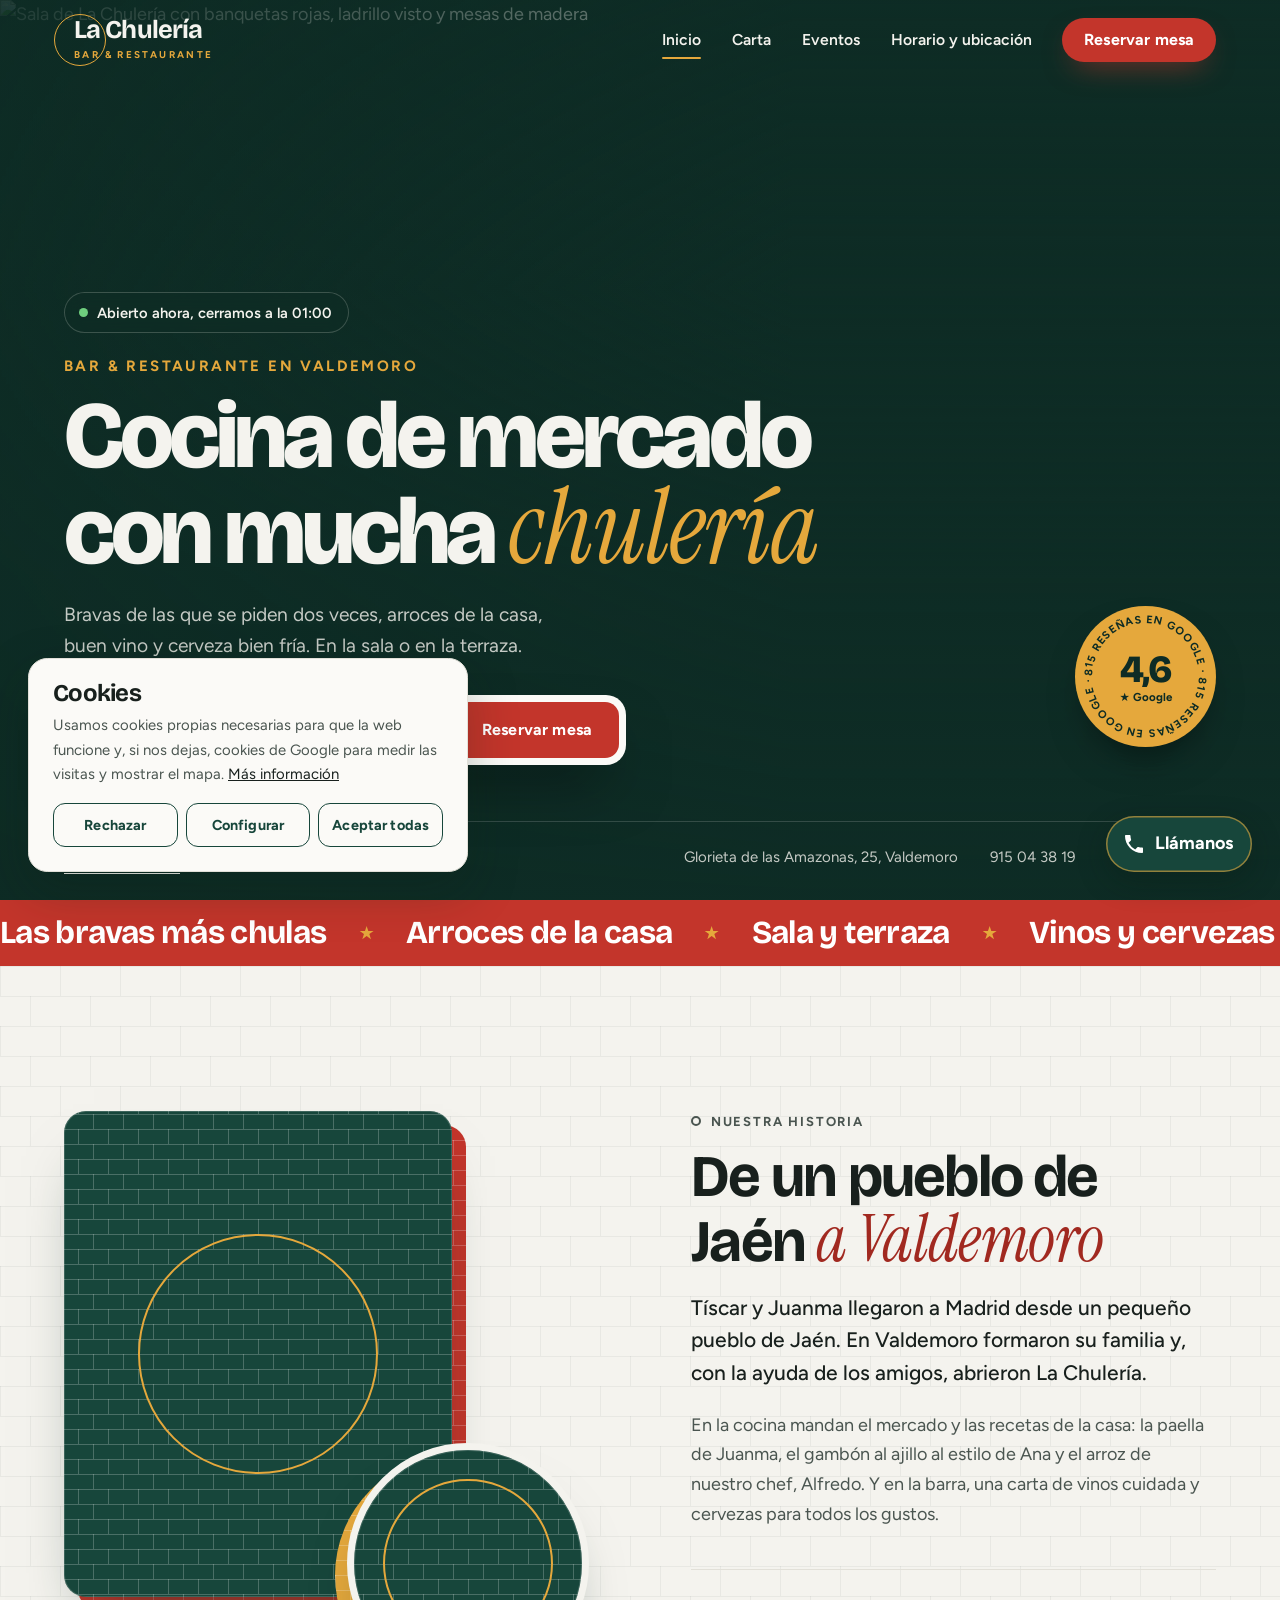
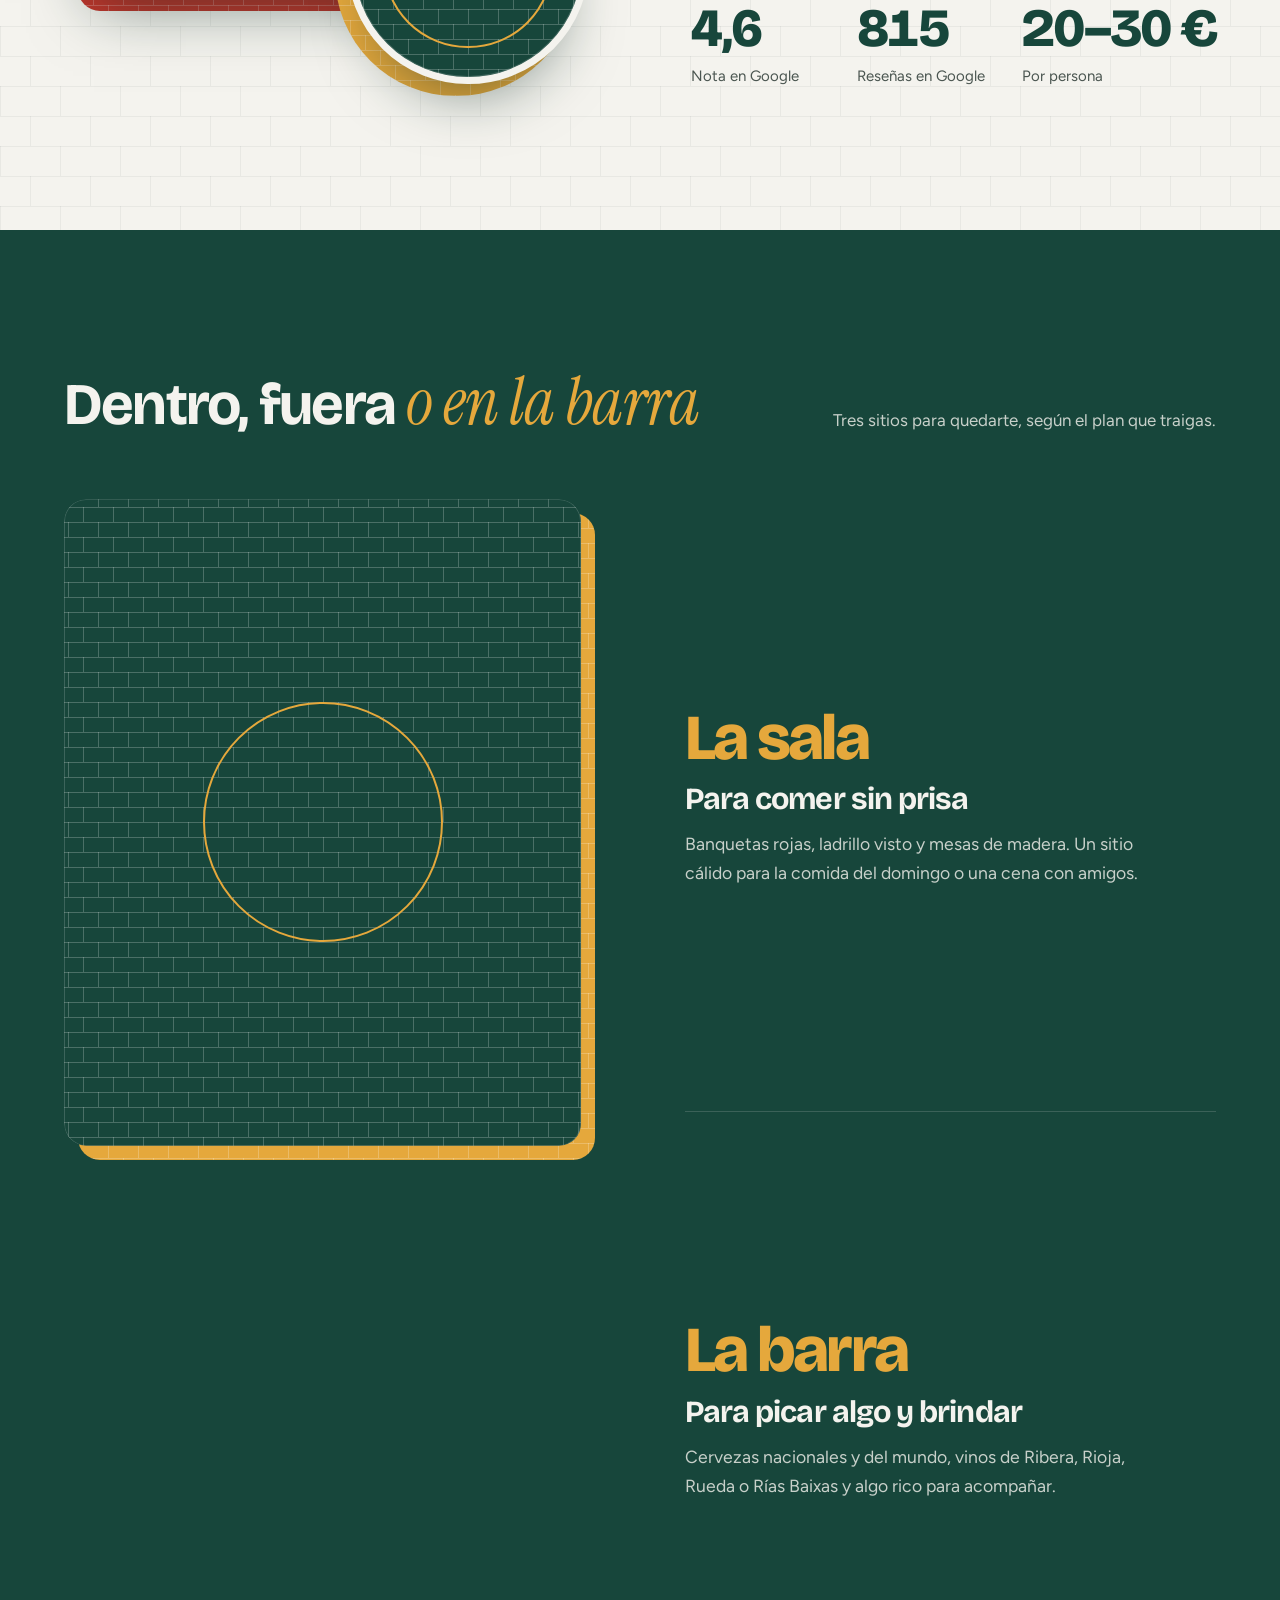
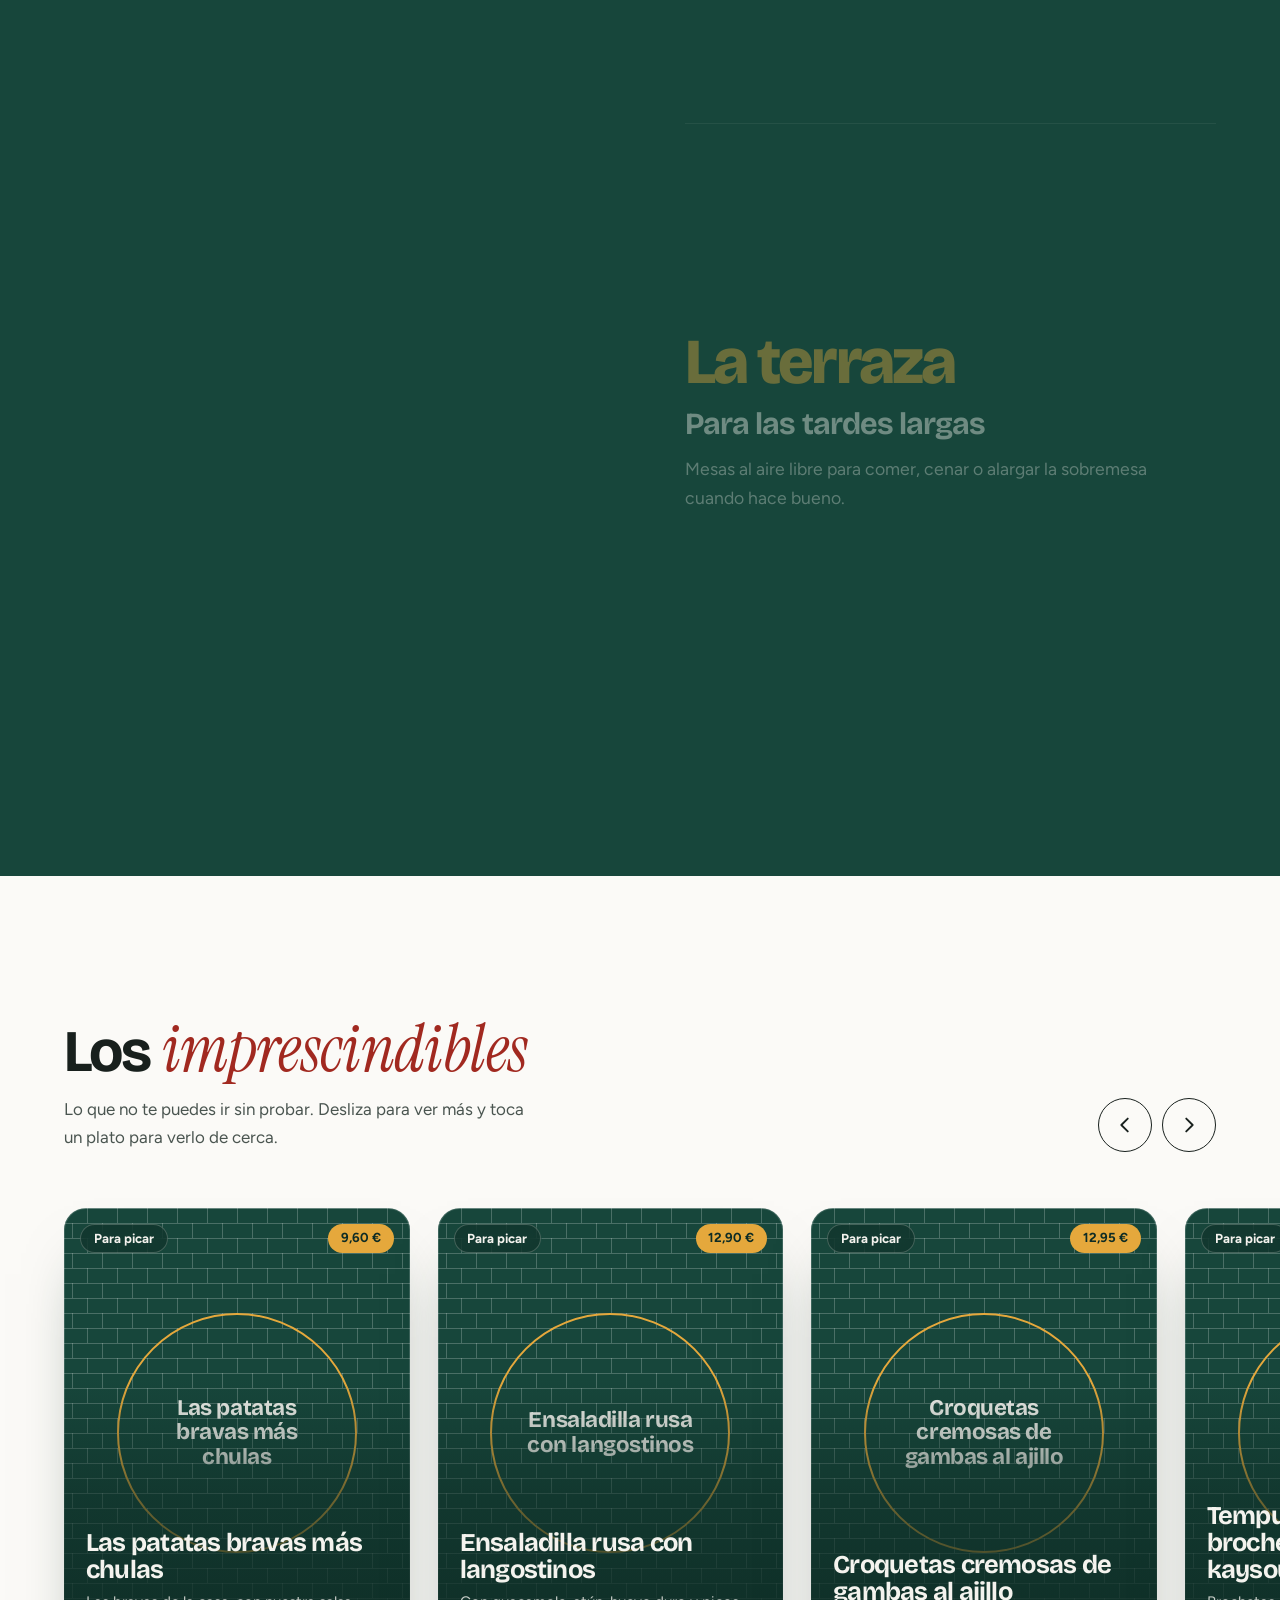
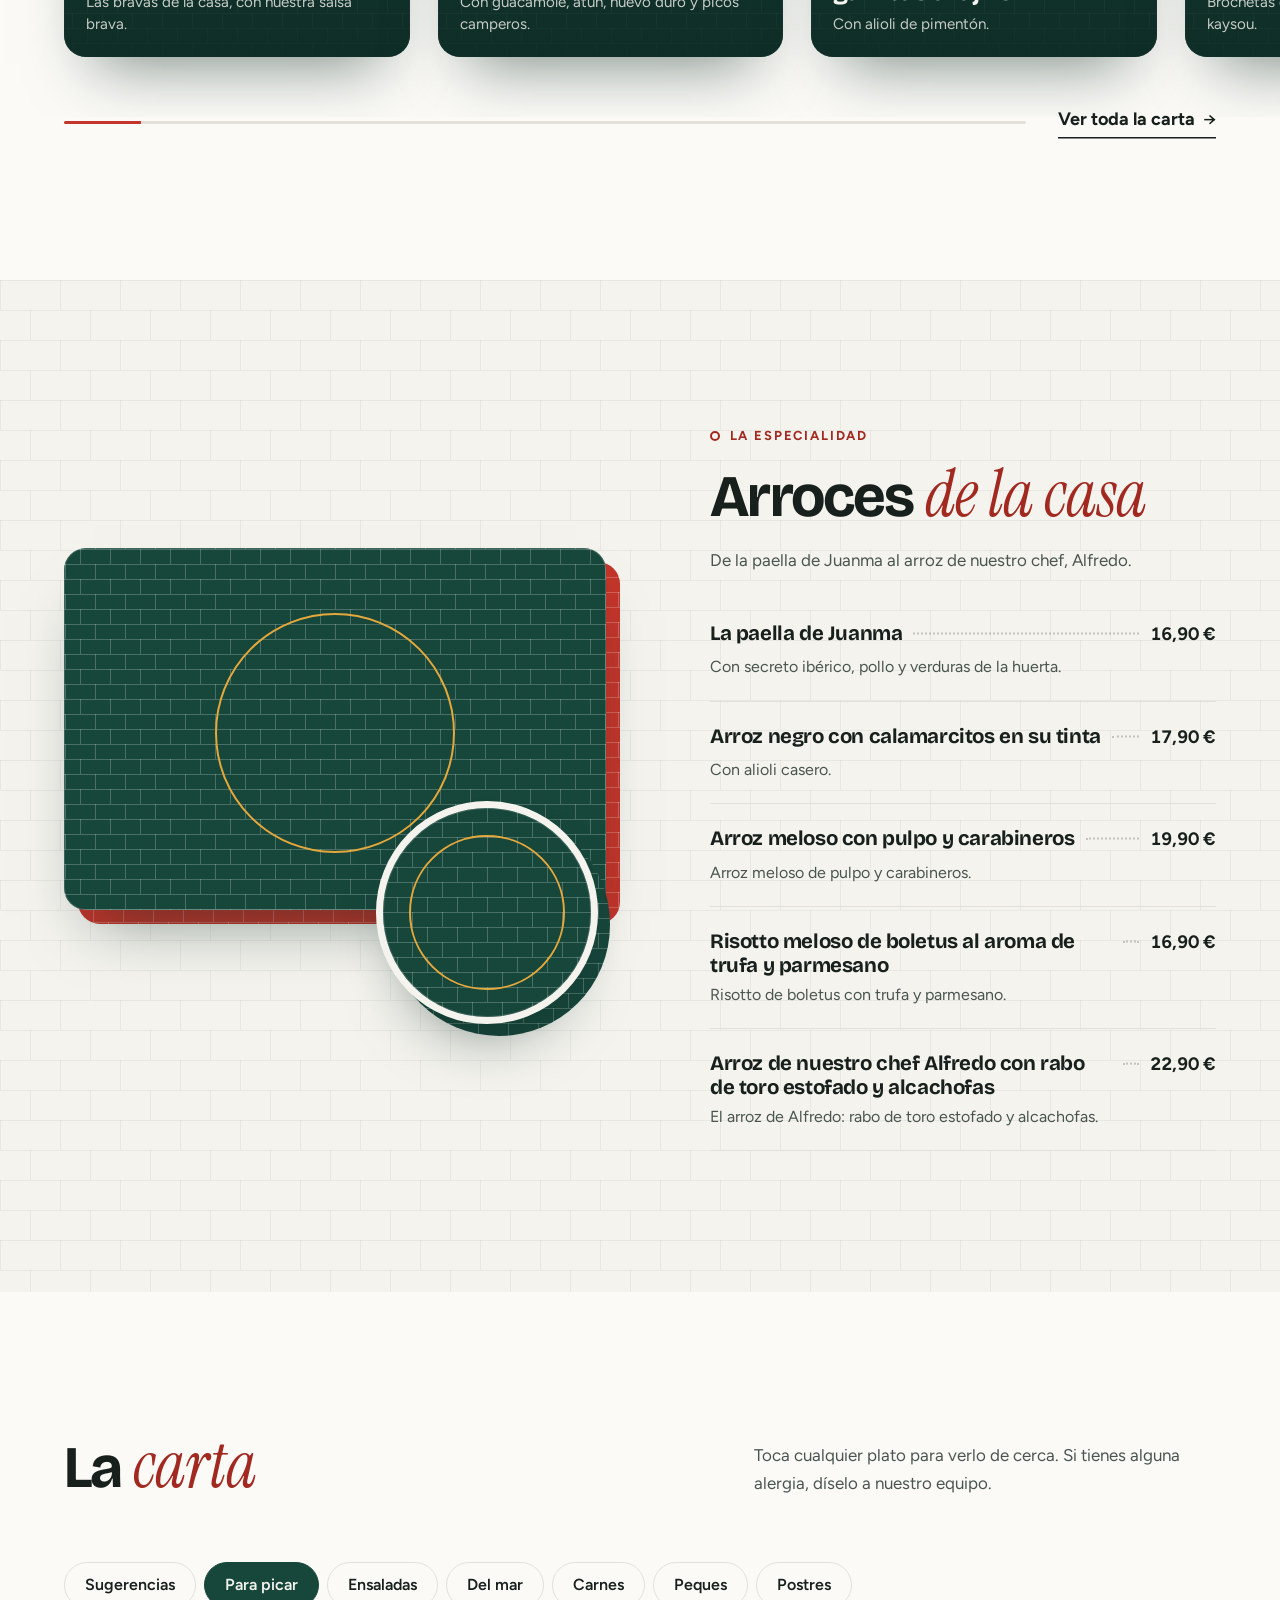
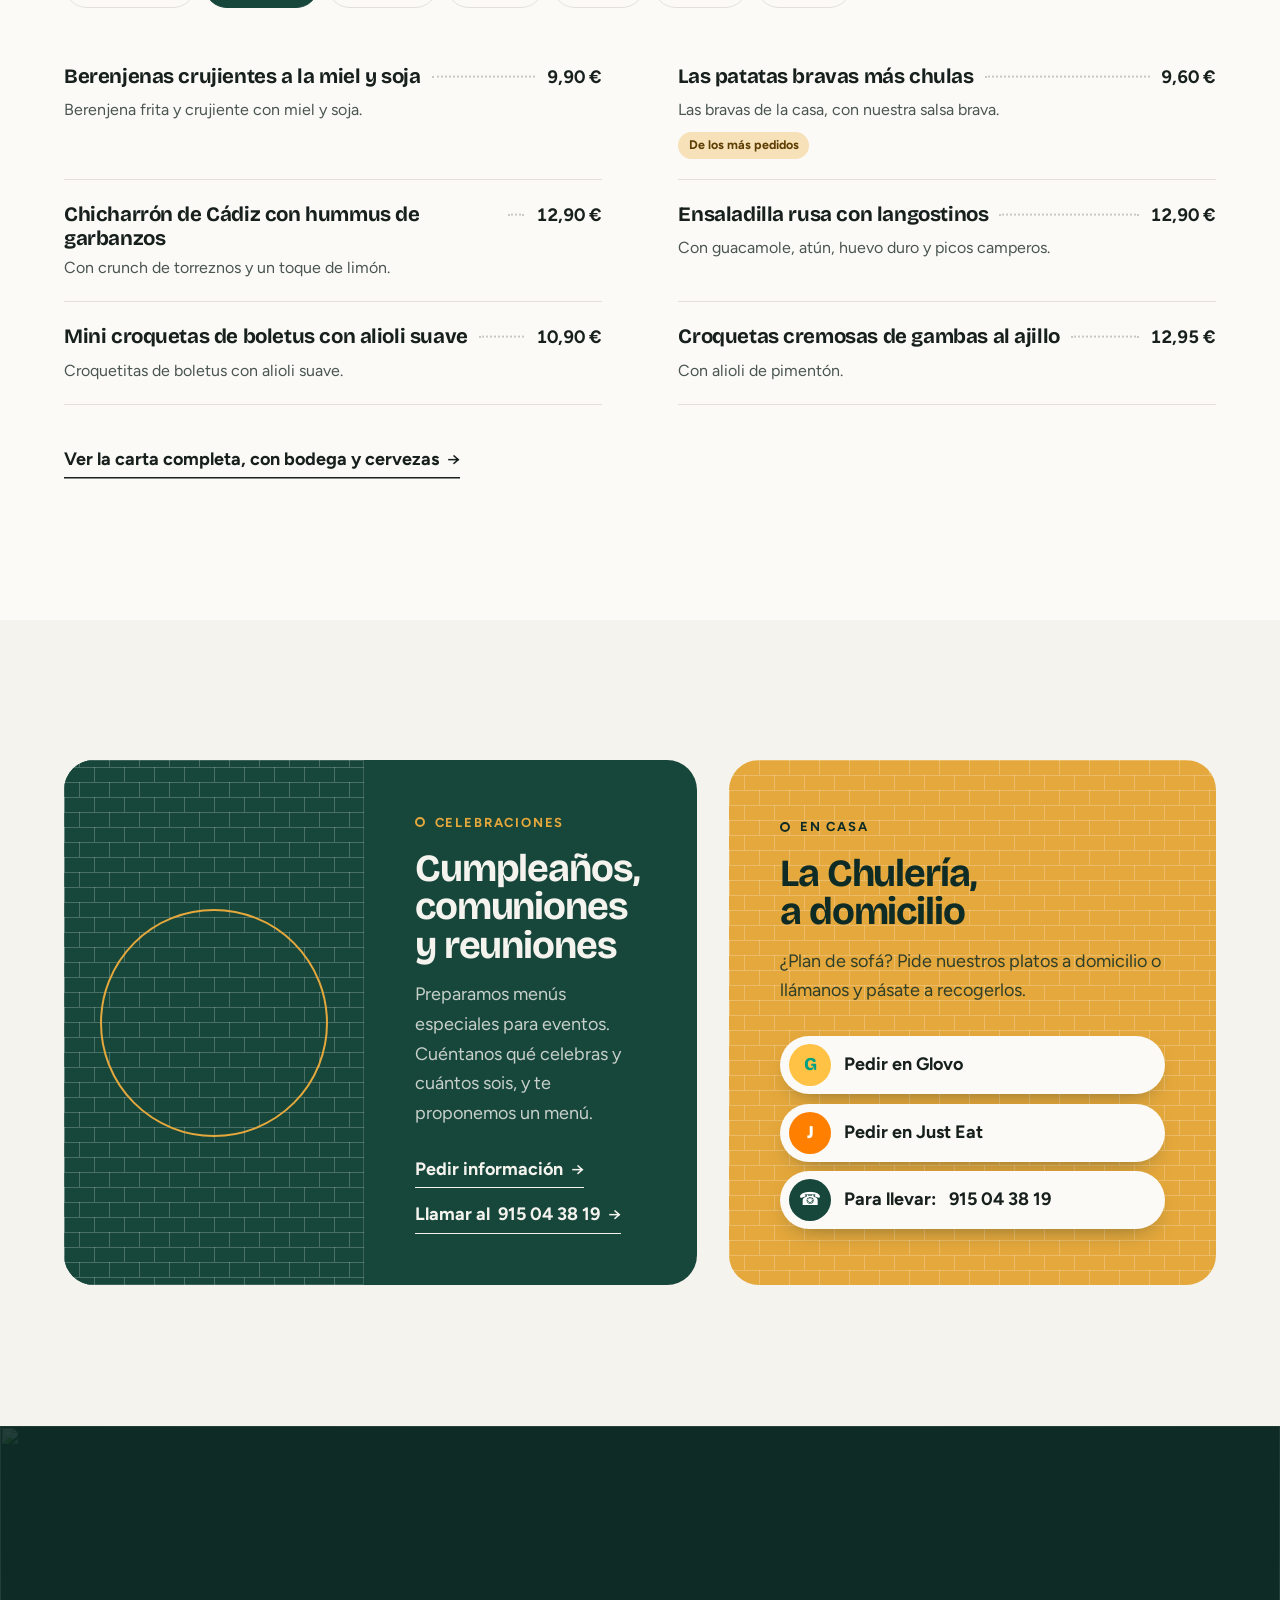
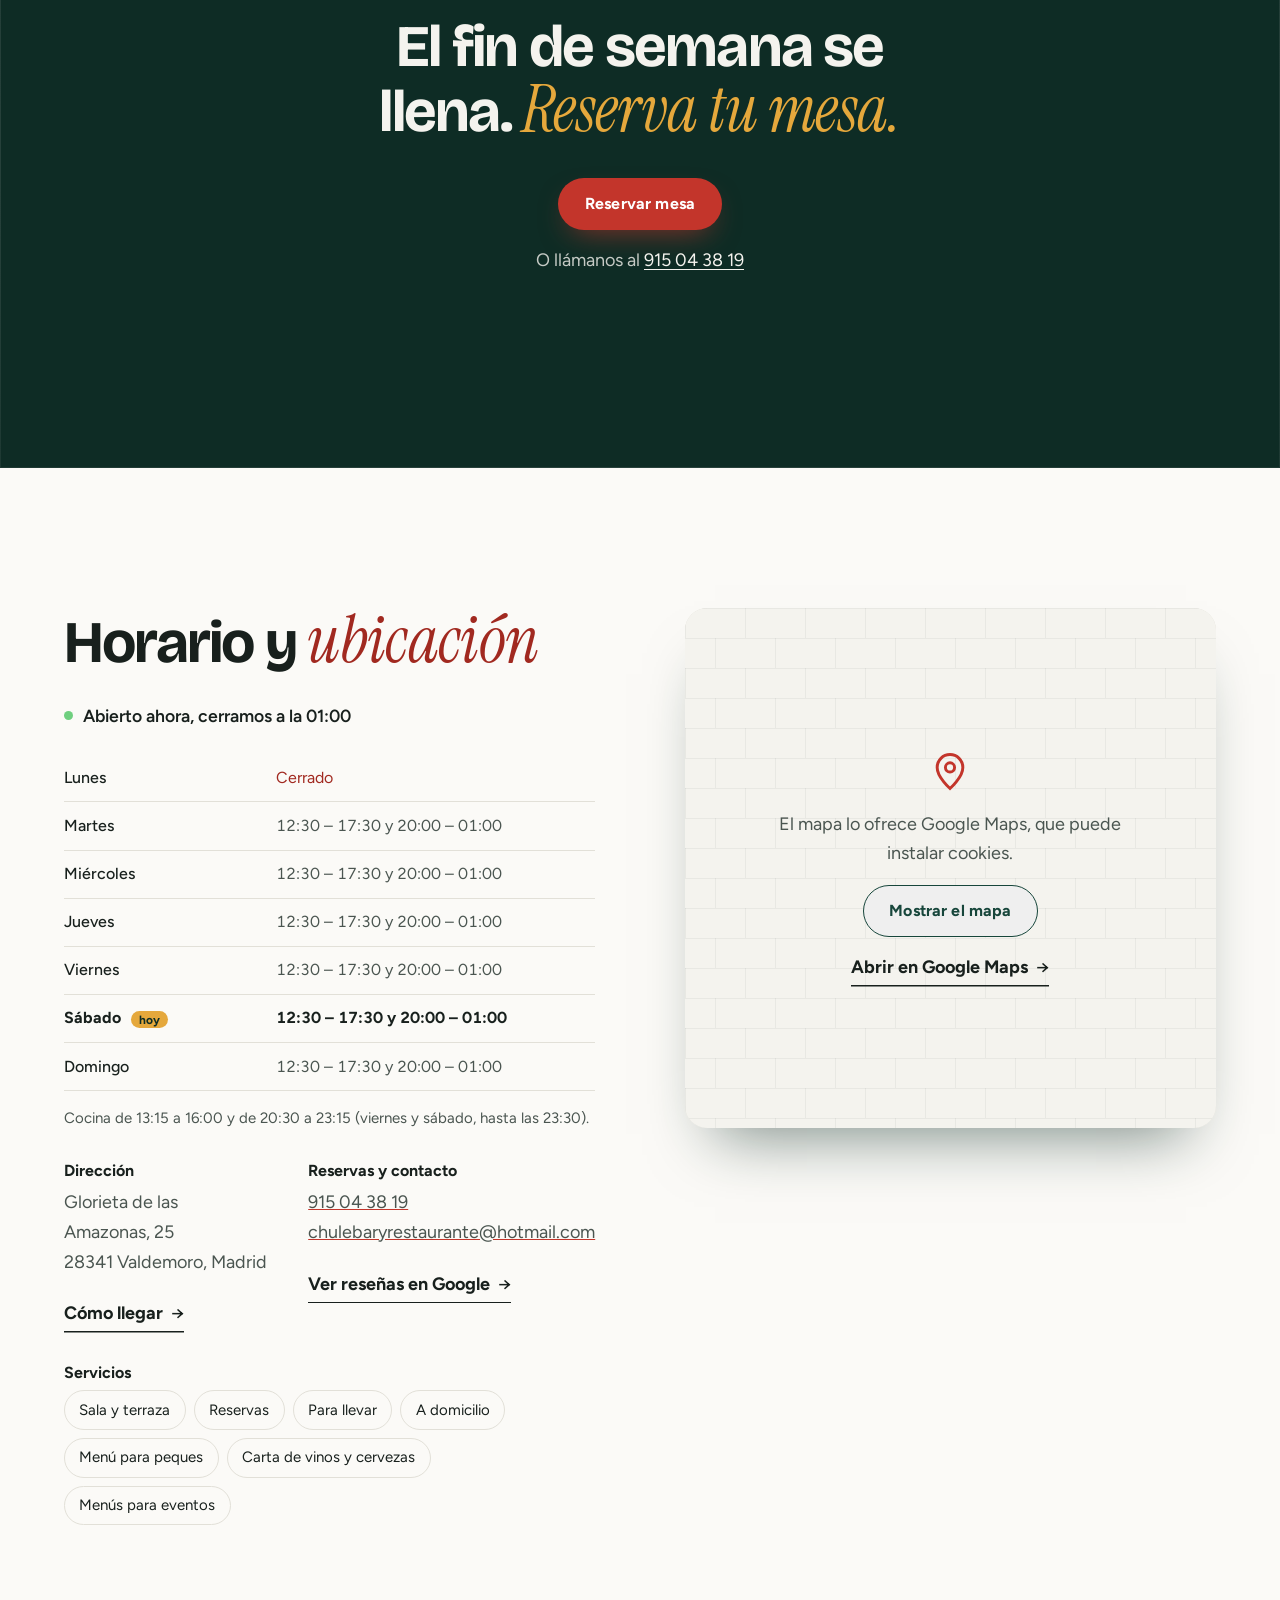
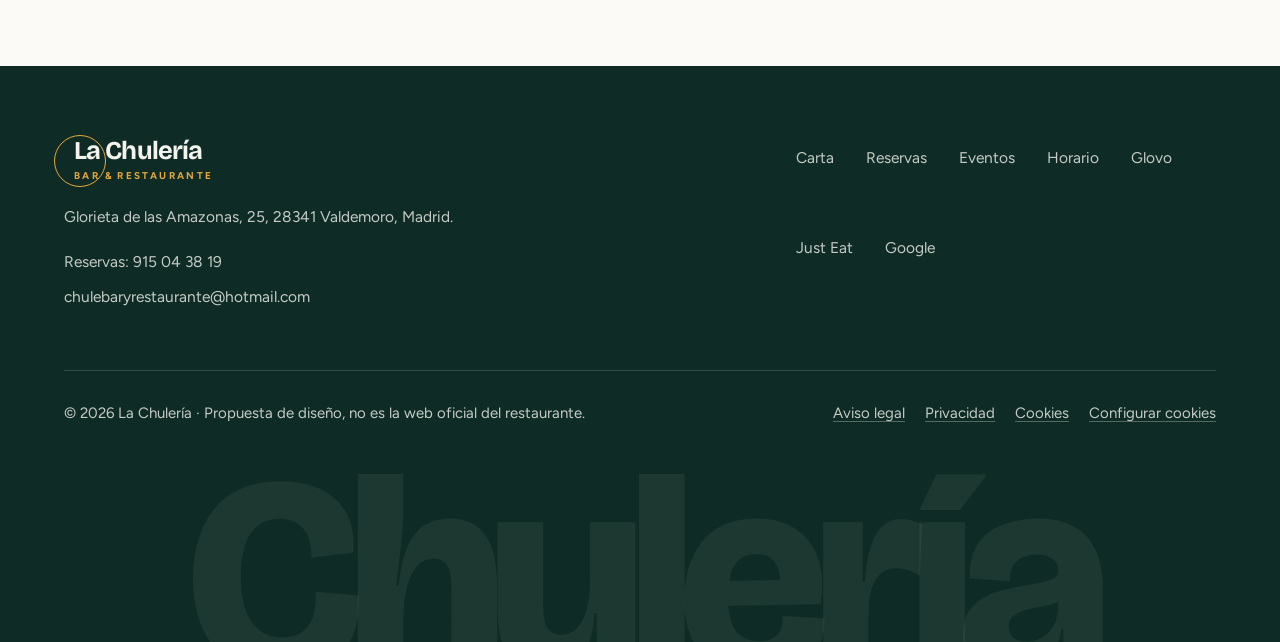
==== index.html @ cc8de6ed "Propuesta de web para La Chulería Co-Authored-By: Claude Opus 5.5 <noreply@anthropic.com> Claude-Ses" ====
<!DOCTYPE html>
<html lang="es">
<head>
  <meta charset="UTF-8">
  <meta name="viewport" content="width=device-width, initial-scale=1.0">
  <meta http-equiv="Content-Security-Policy" content="upgrade-insecure-requests">

  <!-- SEO: título y descripción únicos para cada página -->
  <title>La Chulería | Bar y restaurante en Valdemoro</title>
  <meta name="description" content="Bar y restaurante en Valdemoro: bravas, arroces de la casa, carnes, pescados, buen vino y cerveza fría. Sala y terraza. Consulta la carta y reserva tu mesa.">
  <!-- PROPUESTA DE DISEÑO: mientras no sea la web oficial del restaurante, que Google no la muestre.
       Cuando se publique como web oficial, cambia "noindex, nofollow" por "index, follow". -->
  <meta name="robots" content="noindex, nofollow">
  <link rel="canonical" href="https://lachuleria.es/">

  <!-- Cómo se ve al compartir el enlace (WhatsApp, redes sociales) -->
  <meta property="og:type" content="restaurant">
  <meta property="og:site_name" content="La Chulería">
  <meta property="og:locale" content="es_ES">
  <meta property="og:title" content="La Chulería | Bar y restaurante en Valdemoro">
  <meta property="og:description" content="Bar y restaurante en Valdemoro: bravas, arroces de la casa, carnes, pescados, buen vino y cerveza fría. Sala y terraza. Consulta la carta y reserva tu mesa.">
  <meta property="og:image" content="https://alejandromedranonavidades-netizen.github.io/la-chuleria/img/compartir.jpg">
  <meta property="og:image:width" content="1200">
  <meta property="og:image:height" content="630">
  <meta name="twitter:card" content="summary_large_image">

  <!-- Iconos -->
  <link rel="icon" href="img/favicon-32.png" sizes="32x32" type="image/png">
  <link rel="icon" href="favicon.ico" sizes="any">
  <link rel="apple-touch-icon" href="img/apple-touch-icon.png">
  <link rel="manifest" href="site.webmanifest">
  <meta name="theme-color" content="#17463B">

  <!-- Velocidad: conexión anticipada con los servidores de fuentes, fotos y librerías -->
  <link rel="preconnect" href="https://fonts.googleapis.com">
  <link rel="preconnect" href="https://fonts.gstatic.com" crossorigin>
  <link rel="preconnect" href="https://lachuleria.es">
  <link rel="preconnect" href="https://cdn.jsdelivr.net">
  <link href="https://fonts.googleapis.com/css2?family=Bricolage+Grotesque:opsz,wght@12..96,500..800&amp;family=Figtree:wght@400;500;600;700&amp;family=Instrument+Serif:ital@0;1&amp;display=swap" rel="stylesheet">
  <link rel="stylesheet" href="css/estilos.css">
  <!-- Intro con el logo: solo la primera vez que se entra en la sesión -->
  <script>(function(){try{if(sessionStorage.getItem("intro-vista")||matchMedia("(prefers-reduced-motion: reduce)").matches)return;document.documentElement.classList.add("intro-pendiente");window.__temporizadorIntro=setTimeout(function(){document.documentElement.classList.remove("intro-pendiente");},2500);}catch(e){}})();</script>
  <link rel="preload" as="image" imagesrcset="https://lachuleria.es/wp-content/uploads/2024/03/DSC5617-768x511.jpg 768w, https://lachuleria.es/wp-content/uploads/2024/03/DSC5617-1024x681.jpg 1024w, https://lachuleria.es/wp-content/uploads/2024/03/DSC5617-1536x1022.jpg 1536w" imagesizes="100vw" fetchpriority="high">
  <!-- Datos estructurados: Google entiende que es un restaurante, dónde está y su horario -->
  <script type="application/ld+json">
  {
    "@context": "https://schema.org",
    "@type": "Restaurant",
    "name": "La Chulería",
    "description": "Bar y restaurante de cocina española en Valdemoro: tapas, arroces de la casa, carnes, pescados, vinos y cervezas. Sala y terraza.",
    "url": "https://lachuleria.es",
    "image": "https://lachuleria.es/wp-content/uploads/2024/03/DSC5617-1536x1022.jpg",
    "telephone": "+34 915 04 38 19",
    "email": "chulebaryrestaurante@hotmail.com",
    "servesCuisine": ["Española", "Cocina de mercado", "Arroces", "Tapas"],
    "priceRange": "20-30 €",
    "acceptsReservations": "True",
    "hasMenu": "https://lachuleria.es/carta.html",
    "address": {
      "@type": "PostalAddress",
      "streetAddress": "Glorieta de las Amazonas, 25",
      "addressLocality": "Valdemoro",
      "postalCode": "28341",
      "addressRegion": "Madrid",
      "addressCountry": "ES"
    },
    "openingHoursSpecification": [
      { "@type": "OpeningHoursSpecification", "dayOfWeek": ["Tuesday", "Wednesday", "Thursday", "Friday", "Saturday", "Sunday"], "opens": "12:30", "closes": "17:30" },
      { "@type": "OpeningHoursSpecification", "dayOfWeek": ["Tuesday", "Wednesday", "Thursday", "Friday", "Saturday", "Sunday"], "opens": "20:00", "closes": "01:00" }
    ]
  }
  </script>
  <script src="js/datos.js" defer></script>
  <script src="js/main.js" defer></script>
  <script src="js/cookies.js" defer></script>
  <script src="js/inicio.js" defer></script>
  <!-- Animaciones: GSAP (con ScrollTrigger y SplitText) y scroll suave con Lenis -->
  <script src="https://cdn.jsdelivr.net/npm/gsap@3.13.0/dist/gsap.min.js" defer></script>
  <script src="https://cdn.jsdelivr.net/npm/gsap@3.13.0/dist/ScrollTrigger.min.js" defer></script>
  <script src="https://cdn.jsdelivr.net/npm/gsap@3.13.0/dist/SplitText.min.js" defer></script>
  <script src="https://cdn.jsdelivr.net/npm/lenis@1.3.4/dist/lenis.min.js" defer></script>
  <script src="js/animaciones.js" defer></script>
</head>
<body class="pagina-inicio">

  <a class="saltar" href="#contenido">Saltar al contenido</a>

  <!-- Intro de la primera visita: solo se ve si el navegador la activa (ver <head>) -->
  <div class="intro" aria-hidden="true">
    <div class="intro__marca">
      <svg class="intro__circulo" viewBox="0 0 200 200"><circle cx="100" cy="100" r="96"/></svg>
      <span class="intro__nombre">La Chulería</span>
      <span class="intro__sub">Bar &amp; restaurante</span>
    </div>
  </div>

  <!-- ===================== CABECERA ===================== -->
  <header class="cabecera">
    <div class="contenedor cabecera__fila">
      <a class="logo" href="index.html" aria-label="La Chulería, ir al inicio">
        <span class="logo__circulo" aria-hidden="true"></span>
        <span class="logo__texto"><span class="logo__nombre">La Chulería</span><span class="logo__sub">Bar &amp; restaurante</span></span>
      </a>

      <nav class="nav" aria-label="Principal">
        <a href="index.html">Inicio</a>
        <a href="carta.html">Carta</a>
        <a href="index.html#eventos">Eventos</a>
        <a href="index.html#visitanos">Horario y ubicación</a>
        <a class="boton boton--rojo nav__reservar" href="reservas.html">Reservar mesa</a>
      </nav>

      <button class="cabecera__boton-menu" aria-expanded="false" aria-label="Abrir menú">
        <span></span><span></span>
      </button>
    </div>
  </header>

  <main id="contenido">

    <!-- ===================== PORTADA ===================== -->
    <section class="portada">
      <div class="portada__fondo">
        <img src="https://lachuleria.es/wp-content/uploads/2024/03/DSC5617-1024x681.jpg" srcset="https://lachuleria.es/wp-content/uploads/2024/03/DSC5617-768x511.jpg 768w, https://lachuleria.es/wp-content/uploads/2024/03/DSC5617-1024x681.jpg 1024w, https://lachuleria.es/wp-content/uploads/2024/03/DSC5617-1536x1022.jpg 1536w" sizes="100vw" width="1024" height="681" alt="Sala de La Chulería con banquetas rojas, ladrillo visto y mesas de madera" fetchpriority="high" decoding="async">
      </div>
      <div class="contenedor portada__contenido">
        <p class="estado estado--chip"><span class="estado__punto" aria-hidden="true"></span><span class="estado__texto">Consultando horario</span></p>
        <p class="portada__lema">Bar &amp; restaurante en Valdemoro</p>
        <h1 class="portada__titulo">
          <span class="linea"><span>Cocina de mercado</span></span>
          <span class="linea"><span>con mucha <em class="portada__acento">chulería</em></span></span>
        </h1>
        <p class="portada__intro">
          Bravas de las que se piden dos veces, arroces de la casa, buen vino y cerveza bien fría.
          En la sala o en la terraza.
        </p>

        <!-- Reserva rápida: lleva al formulario con estos datos ya rellenos -->
        <form class="reserva-rapida portada__acciones" action="reservas.html" method="get" aria-label="Reserva rápida">
          <label class="reserva-rapida__campo">
            <span>Día</span>
            <select name="fecha" id="rr-fecha"></select>
          </label>
          <label class="reserva-rapida__campo">
            <span>Hora</span>
            <select name="hora" id="rr-hora"></select>
          </label>
          <label class="reserva-rapida__campo reserva-rapida__campo--corto">
            <span>Personas</span>
            <select name="personas" id="rr-personas"></select>
          </label>
          <button type="submit" class="boton boton--rojo">Reservar mesa</button>
        </form>
      </div>

      <a class="sello portada__sello" data-enlace="resenasGoogle" target="_blank" rel="noopener"></a>

      <div class="contenedor portada__pie">
        <a class="enlace-flecha enlace-flecha--claro" href="carta.html">Ver la carta</a>
        <ul class="franja-info">
          <li><a data-enlace="mapa" target="_blank" rel="noopener"><span data-dato="direccion"></span>, Valdemoro</a></li>
          <li><a data-enlace="telefono"><span data-dato="telefono"></span></a></li>
        </ul>
      </div>
    </section>

    <!-- ===================== CINTA ===================== -->
    <div class="cinta" aria-hidden="true">
      <div class="cinta__pista">
        <div class="cinta__grupo"><span class="cinta__item">Las bravas más chulas</span><svg class="icono-estrella" viewBox="0 0 24 24" aria-hidden="true"><path d="M12 1.5l2.6 7.9h8.3l-6.7 4.9 2.6 7.9L12 17.3l-6.8 4.9 2.6-7.9-6.7-4.9h8.3z"/></svg><span class="cinta__item">Arroces de la casa</span><svg class="icono-estrella" viewBox="0 0 24 24" aria-hidden="true"><path d="M12 1.5l2.6 7.9h8.3l-6.7 4.9 2.6 7.9L12 17.3l-6.8 4.9 2.6-7.9-6.7-4.9h8.3z"/></svg><span class="cinta__item">Sala y terraza</span><svg class="icono-estrella" viewBox="0 0 24 24" aria-hidden="true"><path d="M12 1.5l2.6 7.9h8.3l-6.7 4.9 2.6 7.9L12 17.3l-6.8 4.9 2.6-7.9-6.7-4.9h8.3z"/></svg><span class="cinta__item">Vinos y cervezas</span><svg class="icono-estrella" viewBox="0 0 24 24" aria-hidden="true"><path d="M12 1.5l2.6 7.9h8.3l-6.7 4.9 2.6 7.9L12 17.3l-6.8 4.9 2.6-7.9-6.7-4.9h8.3z"/></svg><span class="cinta__item">Menús para eventos</span><svg class="icono-estrella" viewBox="0 0 24 24" aria-hidden="true"><path d="M12 1.5l2.6 7.9h8.3l-6.7 4.9 2.6 7.9L12 17.3l-6.8 4.9 2.6-7.9-6.7-4.9h8.3z"/></svg><span class="cinta__item">Para llevar y a domicilio</span><svg class="icono-estrella" viewBox="0 0 24 24" aria-hidden="true"><path d="M12 1.5l2.6 7.9h8.3l-6.7 4.9 2.6 7.9L12 17.3l-6.8 4.9 2.6-7.9-6.7-4.9h8.3z"/></svg></div>
        <div class="cinta__grupo"><span class="cinta__item">Las bravas más chulas</span><svg class="icono-estrella" viewBox="0 0 24 24" aria-hidden="true"><path d="M12 1.5l2.6 7.9h8.3l-6.7 4.9 2.6 7.9L12 17.3l-6.8 4.9 2.6-7.9-6.7-4.9h8.3z"/></svg><span class="cinta__item">Arroces de la casa</span><svg class="icono-estrella" viewBox="0 0 24 24" aria-hidden="true"><path d="M12 1.5l2.6 7.9h8.3l-6.7 4.9 2.6 7.9L12 17.3l-6.8 4.9 2.6-7.9-6.7-4.9h8.3z"/></svg><span class="cinta__item">Sala y terraza</span><svg class="icono-estrella" viewBox="0 0 24 24" aria-hidden="true"><path d="M12 1.5l2.6 7.9h8.3l-6.7 4.9 2.6 7.9L12 17.3l-6.8 4.9 2.6-7.9-6.7-4.9h8.3z"/></svg><span class="cinta__item">Vinos y cervezas</span><svg class="icono-estrella" viewBox="0 0 24 24" aria-hidden="true"><path d="M12 1.5l2.6 7.9h8.3l-6.7 4.9 2.6 7.9L12 17.3l-6.8 4.9 2.6-7.9-6.7-4.9h8.3z"/></svg><span class="cinta__item">Menús para eventos</span><svg class="icono-estrella" viewBox="0 0 24 24" aria-hidden="true"><path d="M12 1.5l2.6 7.9h8.3l-6.7 4.9 2.6 7.9L12 17.3l-6.8 4.9 2.6-7.9-6.7-4.9h8.3z"/></svg><span class="cinta__item">Para llevar y a domicilio</span><svg class="icono-estrella" viewBox="0 0 24 24" aria-hidden="true"><path d="M12 1.5l2.6 7.9h8.3l-6.7 4.9 2.6 7.9L12 17.3l-6.8 4.9 2.6-7.9-6.7-4.9h8.3z"/></svg></div>
      </div>
    </div>

    <!-- ===================== NOSOTROS ===================== -->
    <section class="seccion nosotros fondo-azulejo" id="nosotros">
      <div class="contenedor nosotros__rejilla">
        <div class="nosotros__collage">
          <figure class="marco marco--rojo nosotros__grande">
            <div class="foto">
              <img src="https://lachuleria.es/wp-content/uploads/2024/03/DSC5669-830x1024.jpg" srcset="https://lachuleria.es/wp-content/uploads/2024/03/DSC5669-768x948.jpg 768w, https://lachuleria.es/wp-content/uploads/2024/03/DSC5669-830x1024.jpg 830w, https://lachuleria.es/wp-content/uploads/2024/03/DSC5669-1244x1536.jpg 1244w" sizes="(max-width: 860px) 80vw, 36vw" width="830" height="1024" alt="Mesa con flores frescas junto a las banquetas rojas de la sala" loading="lazy" decoding="async" data-parallax>
            </div>
          </figure>
          <figure class="marco marco--circulo marco--mostaza nosotros__pequena">
            <div class="foto">
              <img src="https://lachuleria.es/wp-content/uploads/2024/03/DSC5771-1024x783.jpg" srcset="https://lachuleria.es/wp-content/uploads/2024/03/DSC5771-768x587.jpg 768w, https://lachuleria.es/wp-content/uploads/2024/03/DSC5771-1024x783.jpg 1024w, https://lachuleria.es/wp-content/uploads/2024/03/DSC5771-1536x1174.jpg 1536w" sizes="(max-width: 860px) 45vw, 18vw" width="1024" height="783" alt="La barra con los grifos de cerveza y las copas colgadas" loading="lazy" decoding="async">
            </div>
          </figure>
        </div>

        <div class="nosotros__texto revelar">
          <p class="antetitulo">Nuestra historia</p>
          <h2 class="titulo-seccion">De un pueblo de Jaén <em>a Valdemoro</em></h2>
          <p class="entradilla">
            Tíscar y Juanma llegaron a Madrid desde un pequeño pueblo de Jaén. En Valdemoro formaron su familia
            y, con la ayuda de los amigos, abrieron La Chulería.
          </p>
          <p>
            En la cocina mandan el mercado y las recetas de la casa: la paella de Juanma, el gambón al ajillo
            al estilo de Ana y el arroz de nuestro chef, Alfredo. Y en la barra, una carta de vinos cuidada
            y cervezas para todos los gustos.
          </p>
          <dl class="cifras">
            <div><dt>Nota en Google</dt><dd data-dato="valoracion.nota">4,6</dd></div>
            <div><dt>Reseñas en Google</dt><dd data-dato="valoracion.resenas">815</dd></div>
            <div><dt>Por persona</dt><dd data-dato="precioMedio" data-no-contar>20–30 €</dd></div>
          </dl>
        </div>
      </div>
    </section>

    <!-- ===================== DENTRO, FUERA O EN LA BARRA ===================== -->
    <section class="seccion seccion--oscura sitios" id="sitios" aria-labelledby="sitios-titulo">
      <div class="contenedor">
        <div class="cabeza-seccion revelar">
          <h2 class="titulo-seccion" id="sitios-titulo">Dentro, fuera <em>o en la barra</em></h2>
          <p class="cabeza-seccion__texto">Tres sitios para quedarte, según el plan que traigas.</p>
        </div>

        <div class="sitios__rejilla">
          <!-- Foto fija que cambia según el sitio que estés leyendo -->
          <div class="sitios__visual" aria-hidden="true">
            <figure class="marco marco--mostaza">
              <div class="foto activa"><img src="https://lachuleria.es/wp-content/uploads/2024/03/DSC5618-1024x681.jpg" srcset="https://lachuleria.es/wp-content/uploads/2024/03/DSC5618-768x511.jpg 768w, https://lachuleria.es/wp-content/uploads/2024/03/DSC5618-1024x681.jpg 1024w, https://lachuleria.es/wp-content/uploads/2024/03/DSC5618-1536x1022.jpg 1536w" sizes="(max-width: 1024px) 90vw, 44vw" width="1024" height="681" alt="" loading="lazy" decoding="async"></div>
              <div class="foto"><img src="https://lachuleria.es/wp-content/uploads/2024/03/DSC5657-1024x681.jpg" srcset="https://lachuleria.es/wp-content/uploads/2024/03/DSC5657-768x511.jpg 768w, https://lachuleria.es/wp-content/uploads/2024/03/DSC5657-1024x681.jpg 1024w, https://lachuleria.es/wp-content/uploads/2024/03/DSC5657-1536x1022.jpg 1536w" sizes="(max-width: 1024px) 90vw, 44vw" width="1024" height="681" alt="" loading="lazy" decoding="async"></div>
              <div class="foto"><img src="https://lachuleria.es/wp-content/uploads/2024/01/DSC5622-1024x681.jpg" srcset="https://lachuleria.es/wp-content/uploads/2024/01/DSC5622-768x511.jpg 768w, https://lachuleria.es/wp-content/uploads/2024/01/DSC5622-1024x681.jpg 1024w, https://lachuleria.es/wp-content/uploads/2024/01/DSC5622-1536x1022.jpg 1536w" sizes="(max-width: 1024px) 90vw, 44vw" width="1024" height="681" alt="" loading="lazy" decoding="async"></div>
            </figure>
          </div>

          <ol class="sitios__pasos">
            <li class="sitios__paso activo">
              <p class="sitios__marca">La sala</p>
              <h3 class="sitios__titulo">Para comer sin prisa</h3>
              <p>Banquetas rojas, ladrillo visto y mesas de madera. Un sitio cálido para la comida del domingo o una cena con amigos.</p>
              <figure class="marco marco--mostaza sitios__foto-movil"><div class="foto"><img src="https://lachuleria.es/wp-content/uploads/2024/03/DSC5618-1024x681.jpg" srcset="https://lachuleria.es/wp-content/uploads/2024/03/DSC5618-768x511.jpg 768w, https://lachuleria.es/wp-content/uploads/2024/03/DSC5618-1024x681.jpg 1024w, https://lachuleria.es/wp-content/uploads/2024/03/DSC5618-1536x1022.jpg 1536w" sizes="90vw" width="1024" height="681" alt="La sala con banquetas rojas y ventanales" loading="lazy" decoding="async"></div></figure>
            </li>
            <li class="sitios__paso">
              <p class="sitios__marca">La barra</p>
              <h3 class="sitios__titulo">Para picar algo y brindar</h3>
              <p>Cervezas nacionales y del mundo, vinos de Ribera, Rioja, Rueda o Rías Baixas y algo rico para acompañar.</p>
              <figure class="marco marco--mostaza sitios__foto-movil"><div class="foto"><img src="https://lachuleria.es/wp-content/uploads/2024/03/DSC5657-1024x681.jpg" srcset="https://lachuleria.es/wp-content/uploads/2024/03/DSC5657-768x511.jpg 768w, https://lachuleria.es/wp-content/uploads/2024/03/DSC5657-1024x681.jpg 1024w, https://lachuleria.es/wp-content/uploads/2024/03/DSC5657-1536x1022.jpg 1536w" sizes="90vw" width="1024" height="681" alt="Copas colgadas sobre la barra" loading="lazy" decoding="async"></div></figure>
            </li>
            <li class="sitios__paso">
              <p class="sitios__marca">La terraza</p>
              <h3 class="sitios__titulo">Para las tardes largas</h3>
              <p>Mesas al aire libre para comer, cenar o alargar la sobremesa cuando hace bueno.</p>
              <figure class="marco marco--mostaza sitios__foto-movil"><div class="foto"><img src="https://lachuleria.es/wp-content/uploads/2024/01/DSC5622-1024x681.jpg" srcset="https://lachuleria.es/wp-content/uploads/2024/01/DSC5622-768x511.jpg 768w, https://lachuleria.es/wp-content/uploads/2024/01/DSC5622-1024x681.jpg 1024w, https://lachuleria.es/wp-content/uploads/2024/01/DSC5622-1536x1022.jpg 1536w" sizes="90vw" width="1024" height="681" alt="Salida a la terraza desde el comedor" loading="lazy" decoding="async"></div></figure>
            </li>
          </ol>
        </div>
      </div>
    </section>

    <!-- ===================== LOS IMPRESCINDIBLES ===================== -->
    <section class="seccion destacados" id="imprescindibles" aria-labelledby="destacados-titulo">
      <div class="contenedor destacados__cabeza">
        <div>
          <h2 class="titulo-seccion" id="destacados-titulo">Los <em>imprescindibles</em></h2>
          <p class="cabeza-seccion__texto">Lo que no te puedes ir sin probar. Desliza para ver más y toca un plato para verlo de cerca.</p>
        </div>
        <div class="carrusel__controles">
          <button type="button" class="carrusel__boton" data-carrusel="anterior" aria-label="Platos anteriores">
            <svg viewBox="0 0 24 24" aria-hidden="true"><path d="M15 5l-7 7 7 7"/></svg>
          </button>
          <button type="button" class="carrusel__boton" data-carrusel="siguiente" aria-label="Más platos">
            <svg viewBox="0 0 24 24" aria-hidden="true"><path d="M9 5l7 7-7 7"/></svg>
          </button>
        </div>
      </div>
      <!-- Se rellena desde js/inicio.js con los platos marcados como "destacado" -->
      <div class="carrusel" tabindex="0" aria-label="Platos imprescindibles">
        <ul class="carrusel__pista" id="lista-destacados"></ul>
      </div>
      <div class="contenedor destacados__pie">
        <div class="carrusel__progreso" aria-hidden="true"><span></span></div>
        <a class="enlace-flecha" href="carta.html">Ver toda la carta</a>
      </div>
    </section>

    <!-- ===================== ARROCES DE LA CASA ===================== -->
    <section class="seccion arroces fondo-azulejo" id="arroces" aria-labelledby="arroces-titulo">
      <div class="contenedor arroces__rejilla">
        <div class="arroces__fotos">
          <figure class="marco marco--rojo arroces__grande">
            <div class="foto"><img src="https://lachuleria.es/wp-content/uploads/2024/03/PAELLA-DE-SECRETO-2-1024x681.jpg" srcset="https://lachuleria.es/wp-content/uploads/2024/03/PAELLA-DE-SECRETO-2-768x511.jpg 768w, https://lachuleria.es/wp-content/uploads/2024/03/PAELLA-DE-SECRETO-2-1024x681.jpg 1024w, https://lachuleria.es/wp-content/uploads/2024/03/PAELLA-DE-SECRETO-2-1536x1022.jpg 1536w" sizes="(max-width: 860px) 92vw, 50vw" width="1024" height="681" alt="La paella de Juanma con secreto ibérico, pollo y verduras" loading="lazy" decoding="async"></div>
          </figure>
          <figure class="marco marco--circulo marco--verde arroces__pequena">
            <div class="foto"><img src="https://lachuleria.es/wp-content/uploads/2024/03/ARROZ-NEGRO-1024x768.jpg" srcset="https://lachuleria.es/wp-content/uploads/2024/03/ARROZ-NEGRO-768x576.jpg 768w, https://lachuleria.es/wp-content/uploads/2024/03/ARROZ-NEGRO-1024x768.jpg 1024w, https://lachuleria.es/wp-content/uploads/2024/03/ARROZ-NEGRO-1536x1152.jpg 1536w" sizes="(max-width: 860px) 40vw, 18vw" width="1024" height="768" alt="Arroz negro con calamarcitos" loading="lazy" decoding="async"></div>
          </figure>
        </div>
        <div class="arroces__texto revelar">
          <p class="antetitulo">La especialidad</p>
          <h2 class="titulo-seccion" id="arroces-titulo">Arroces <em>de la casa</em></h2>
          <p class="cabeza-seccion__texto">De la paella de Juanma al arroz de nuestro chef, Alfredo.</p>
          <ul class="lista-carta lista-carta--una" id="lista-arroces"></ul>
        </div>
      </div>
    </section>

    <!-- ===================== RESUMEN DE LA CARTA ===================== -->
    <section class="seccion carta-resumen" id="carta">
      <div class="contenedor">
        <div class="cabeza-seccion revelar">
          <h2 class="titulo-seccion">La <em>carta</em></h2>
          <p class="cabeza-seccion__texto">Toca cualquier plato para verlo de cerca. Si tienes alguna alergia, díselo a nuestro equipo.</p>
        </div>
        <div class="pestanas revelar" role="tablist" aria-label="Categorías de la carta" id="pestanas-carta"></div>
        <div class="carta-resumen__panel" id="panel-carta" role="tabpanel"></div>
        <a class="enlace-flecha carta-resumen__todo" href="carta.html">Ver la carta completa, con bodega y cervezas</a>
      </div>
    </section>

    <!-- ===================== EVENTOS Y A DOMICILIO ===================== -->
    <section class="seccion planes" id="eventos">
      <div class="contenedor planes__rejilla">
        <article class="plan plan--eventos revelar">
          <figure class="plan__foto foto">
            <img src="https://lachuleria.es/wp-content/uploads/2024/03/DSC5631-1024x682.jpg" srcset="https://lachuleria.es/wp-content/uploads/2024/03/DSC5631-768x511.jpg 768w, https://lachuleria.es/wp-content/uploads/2024/03/DSC5631-1024x682.jpg 1024w, https://lachuleria.es/wp-content/uploads/2024/03/DSC5631-1536x1022.jpg 1536w" sizes="(max-width: 860px) 92vw, 30vw" width="1024" height="682" alt="Mesa puesta con flores, copas y platos" loading="lazy" decoding="async">
          </figure>
          <div class="plan__texto">
            <p class="antetitulo">Celebraciones</p>
            <h2 class="plan__titulo">Cumpleaños, comuniones y reuniones</h2>
            <p>Preparamos menús especiales para eventos. Cuéntanos qué celebras y cuántos sois, y te proponemos un menú.</p>
            <p class="plan__enlaces">
              <a class="enlace-flecha" href="reservas.html?motivo=evento">Pedir información</a>
              <a class="enlace-flecha" data-enlace="telefono">Llamar al <span data-dato="telefono"></span></a>
            </p>
          </div>
        </article>

        <article class="plan plan--casa revelar">
          <div class="plan__texto">
            <p class="antetitulo">En casa</p>
            <h2 class="plan__titulo">La Chulería, a domicilio</h2>
            <p>¿Plan de sofá? Pide nuestros platos a domicilio o llámanos y pásate a recogerlos.</p>
            <ul class="plan__apps">
              <li><a class="app" data-enlace="glovo" target="_blank" rel="noopener"><span class="app__marca app__marca--glovo" aria-hidden="true">G</span>Pedir en Glovo</a></li>
              <li><a class="app" data-enlace="justEat" target="_blank" rel="noopener"><span class="app__marca app__marca--justeat" aria-hidden="true">J</span>Pedir en Just Eat</a></li>
              <li><a class="app" data-enlace="telefono"><span class="app__marca" aria-hidden="true">☎</span>Para llevar: <span data-dato="telefono"></span></a></li>
            </ul>
          </div>
        </article>
      </div>
    </section>

    <!-- ===================== LLAMADA A RESERVAR ===================== -->
    <section class="llamada">
      <div class="llamada__fondo">
        <img src="https://lachuleria.es/wp-content/uploads/2024/03/DSC5747-1024x849.jpg" srcset="https://lachuleria.es/wp-content/uploads/2024/03/DSC5747-768x637.jpg 768w, https://lachuleria.es/wp-content/uploads/2024/03/DSC5747-1024x849.jpg 1024w, https://lachuleria.es/wp-content/uploads/2024/03/DSC5747-1536x1274.jpg 1536w" sizes="100vw" width="1024" height="849" alt="" loading="lazy" decoding="async" data-parallax>
      </div>
      <div class="contenedor llamada__contenido revelar">
        <h2 class="llamada__titulo">El fin de semana se llena. <em>Reserva tu mesa.</em></h2>
        <div class="llamada__acciones">
          <a class="boton boton--rojo" href="reservas.html">Reservar mesa</a>
          <p class="llamada__nota">O llámanos al <a data-enlace="telefono"><span data-dato="telefono"></span></a></p>
        </div>
      </div>
    </section>

    <!-- ===================== VISÍTANOS ===================== -->
    <section class="seccion visitanos" id="visitanos">
      <div class="contenedor visitanos__rejilla">
        <div class="visitanos__info revelar">
          <h2 class="titulo-seccion">Horario y <em>ubicación</em></h2>
          <p class="estado estado--grande"><span class="estado__punto" aria-hidden="true"></span><span class="estado__texto"></span></p>
          <table class="tabla-horario"></table>
          <p class="visitanos__cocina" data-dato="notaCocina"></p>

          <div class="visitanos__bloques">
            <div>
              <h3>Dirección</h3>
              <p><span data-dato="direccion"></span><br><span data-dato="ciudad"></span></p>
              <a class="enlace-flecha" data-enlace="mapa" target="_blank" rel="noopener">Cómo llegar</a>
            </div>
            <div>
              <h3>Reservas y contacto</h3>
              <p>
                <a data-enlace="telefono"><span data-dato="telefono"></span></a><br>
                <a data-enlace="email"><span data-dato="email"></span></a>
              </p>
              <a class="enlace-flecha" data-enlace="resenasGoogle" target="_blank" rel="noopener">Ver reseñas en Google</a>
            </div>
          </div>

          <h3>Servicios</h3>
          <ul class="chips" id="servicios"></ul>
        </div>

        <!-- El mapa de Google solo se carga si el visitante lo pide o acepta sus cookies -->
        <div class="visitanos__mapa revelar">
          <div class="mapa-aviso" id="mapa-aviso">
            <svg class="mapa-aviso__icono" viewBox="0 0 24 24" aria-hidden="true"><path d="M12 21s-7-6.2-7-11.5A7 7 0 0 1 19 9.5C19 14.8 12 21 12 21z"/><circle cx="12" cy="9.5" r="2.5"/></svg>
            <p>El mapa lo ofrece Google Maps, que puede instalar cookies.</p>
            <button type="button" class="boton boton--contorno" id="cargar-mapa">Mostrar el mapa</button>
            <a class="enlace-flecha" data-enlace="mapa" target="_blank" rel="noopener">Abrir en Google Maps</a>
          </div>
          <iframe id="mapa" title="Mapa con la ubicación de La Chulería" hidden referrerpolicy="no-referrer-when-downgrade"></iframe>
        </div>
      </div>
    </section>
  </main>

  <!-- ===================== PIE ===================== -->
  <footer class="pie">
    <div class="contenedor pie__rejilla">
      <div>
        <a class="logo logo--pie" href="index.html" aria-label="La Chulería, ir al inicio">
          <span class="logo__circulo" aria-hidden="true"></span>
          <span class="logo__texto"><span class="logo__nombre">La Chulería</span><span class="logo__sub">Bar &amp; restaurante</span></span>
        </a>
        <p class="pie__lema"><span data-dato="direccion"></span>, <span data-dato="ciudad"></span>.</p>
        <p class="pie__contacto">
          <a data-enlace="telefono">Reservas: <span data-dato="telefono"></span></a>
          <a data-enlace="email"><span data-dato="email"></span></a>
        </p>
      </div>
      <nav class="pie__nav" aria-label="Pie de página">
        <a href="carta.html">Carta</a>
        <a href="reservas.html">Reservas</a>
        <a href="index.html#eventos">Eventos</a>
        <a href="index.html#visitanos">Horario</a>
        <a data-enlace="glovo" target="_blank" rel="noopener">Glovo</a>
        <a data-enlace="justEat" target="_blank" rel="noopener">Just Eat</a>
        <a data-enlace="fichaGoogle" target="_blank" rel="noopener">Google</a>
        <a data-enlace="instagram" target="_blank" rel="noopener">Instagram</a>
        <a data-enlace="facebook" target="_blank" rel="noopener">Facebook</a>
      </nav>
      <div class="pie__legal">
        <p>© <span class="anio-actual">2026</span> La Chulería · Propuesta de diseño, no es la web oficial del restaurante.</p>
        <nav class="pie__nav-legal" aria-label="Información legal">
          <a href="aviso-legal.html">Aviso legal</a>
          <a href="privacidad.html">Privacidad</a>
          <a href="cookies.html">Cookies</a>
          <button type="button" data-abrir-cookies>Configurar cookies</button>
        </nav>
      </div>
    </div>
    <p class="pie__marca" aria-hidden="true">Chulería</p>
  </footer>

</body>
</html>
---- css/estilos.css ----
/* =============================================================
   ESTILOS.CSS — La Chulería, bar & restaurante (Valdemoro)

   Idea del diseño: "taberna castiza con chulería". Los colores
   salen del propio local: el verde botella de los muebles, el rojo
   de las banquetas, el mostaza de las sillas y el azulejo blanco
   de las paredes. El círculo del logo se repite en el sello, las
   fotos redondas y la intro.

   ÍNDICE
   1.  Variables (colores, fuentes, medidas)  <- para cambiar el aspecto, empieza aquí
   2.  Base
   3.  Botones, enlaces y etiquetas
   4.  Fotos, marcos, azulejo y sello
   5.  Cabecera, logo y navegación
   6.  Portada
   7.  Cinta
   8.  Secciones comunes
   9.  Nosotros
   10. Dentro, fuera o en la barra
   11. Los imprescindibles (carrusel)
   12. Arroces de la casa
   13. Carta (resumen, filas, buscador, bebidas)
   14. Eventos y a domicilio
   15. Llamada a reservar
   16. Horario y ubicación
   17. Cabecera de páginas interiores
   18. Ficha de plato
   19. Reservas
   20. Pie de página
   21. Botón flotante y barra del móvil
   22. Aviso de cookies
   23. Páginas legales y 404
   24. Intro, cursor y vista previa de platos
   25. Animaciones de base
   26. Adaptación a tablet y móvil
   27. GSAP y Lenis
   28. Menos movimiento
   ============================================================= */


/* ---------- 1. VARIABLES ---------- */
:root {
  /* Colores del local */
  --verde: #17463B;          /* verde botella de los muebles: secciones oscuras */
  --verde-noche: #0E2C25;    /* el más oscuro: portada, pie */
  --verde-claro: #23594B;
  --rojo: #C3352B;           /* rojo de las banquetas: botones */
  --rojo-vivo: #CD3C31;
  --rojo-oscuro: #A12920;    /* rojo para texto sobre claro */
  --mostaza: #E5A83C;        /* sillas de terciopelo: detalles sobre oscuro */
  --mostaza-oscura: #8A5A06; /* mostaza para texto sobre claro */
  --azulejo: #F4F3EE;        /* fondo claro, como el azulejo de la pared */
  --papel: #FBFAF7;          /* tarjetas y secciones más claras */
  --linea-clara: #E2E0D8;    /* líneas sobre claro */
  --tinta: #18201D;          /* texto */
  --tinta-suave: #4A5550;    /* texto secundario */
  --claro-suave: rgba(244, 243, 238, 0.8);   /* texto secundario sobre oscuro */
  --linea-oscura: rgba(244, 243, 238, 0.16); /* líneas sobre oscuro */

  /* Fuentes */
  --fuente-titulos: "Bricolage Grotesque", "Arial Narrow", system-ui, sans-serif;
  --fuente-acento: "Instrument Serif", Georgia, "Times New Roman", serif;
  --fuente-texto: "Figtree", system-ui, -apple-system, "Segoe UI", sans-serif;

  /* Escala de texto */
  --t-xs: 0.8125rem;
  --t-s: 0.9375rem;
  --t-base: 1.125rem;
  --t-m: 1.3125rem;
  --t-l: clamp(1.6rem, 2.4vw, 2.1rem);
  --t-xl: clamp(2.4rem, 4.6vw, 3.9rem);
  --t-xxl: clamp(2.7rem, min(7.4vw, 13vh), 7.6rem);

  /* Medidas */
  --ancho-max: 1280px;
  --margen-lateral: clamp(20px, 5vw, 64px);
  /* Distancia del borde de la ventana al contenido (para alinear el carrusel) */
  --borde-contenido: max(var(--margen-lateral), calc((100vw - var(--ancho-max)) / 2 + var(--margen-lateral)));
  --espacio-seccion: clamp(5rem, 11vw, 9rem);
  --altura-cabecera: 80px;
  --radio: 12px;
  --radio-foto: 22px;
  --marco-x: 14px;           /* desplazamiento del azulejo de color detrás de las fotos */
  --marco-y: 14px;
  --sombra-foto: 0 36px 60px -30px rgba(14, 44, 37, 0.55);

  /* Azulejo de pared (rectángulos 2:1 con las juntas desplazadas) */
  --azulejo-patron: url("data:image/svg+xml,%3Csvg xmlns='http://www.w3.org/2000/svg' width='120' height='60'%3E%3Cpath d='M0 .5H120M0 30.5H120M.5 0V30M60.5 0V30M30.5 30V60M90.5 30V60' fill='none' stroke='%2318201D' stroke-opacity='.055'/%3E%3C/svg%3E");
  --azulejo-patron-claro: url("data:image/svg+xml,%3Csvg xmlns='http://www.w3.org/2000/svg' width='60' height='30'%3E%3Cpath d='M0 .5H60M0 15.5H60M.5 0V15M30.5 0V15M15.5 15V30M45.5 15V30' fill='none' stroke='%23ffffff' stroke-opacity='.22'/%3E%3C/svg%3E");

  /* Movimiento */
  --curva: cubic-bezier(0.22, 1, 0.36, 1);
  --curva-media: cubic-bezier(0.65, 0, 0.35, 1);
  --curva-rebote: cubic-bezier(0.34, 1.56, 0.64, 1);
}


/* ---------- 2. BASE ---------- */
*, *::before, *::after { box-sizing: border-box; }

html {
  scroll-behavior: smooth;
  scroll-padding-top: calc(var(--altura-cabecera) + 24px);
  -webkit-text-size-adjust: 100%;
}

body {
  margin: 0;
  background: var(--azulejo);
  color: var(--tinta);
  font-family: var(--fuente-texto);
  font-size: var(--t-base);
  line-height: 1.65;
  -webkit-font-smoothing: antialiased;
  text-rendering: optimizeLegibility;
  overflow-x: hidden;
}

body.sin-scroll { overflow: hidden; }

/* Lo que está oculto con el atributo hidden no se muestra nunca */
[hidden] { display: none !important; }

h1, h2, h3 {
  font-family: var(--fuente-titulos);
  font-weight: 700;
  line-height: 1;
  letter-spacing: -0.03em;
  margin: 0;
  text-wrap: balance;
}

/* Palabra destacada en los títulos: cursiva de otra familia, en color */
h1 em, h2 em {
  font-family: var(--fuente-acento);
  font-style: italic;
  font-weight: 400;
  font-size: 1.1em;
  letter-spacing: -0.01em;
  color: var(--rojo-oscuro);
}
.seccion--oscura h2 em,
.llamada h2 em,
.cabeza-pagina h1 em,
.error-404 h1 em,
.plan--eventos h2 em { color: var(--mostaza); }

p { margin: 0 0 1em; text-wrap: pretty; }

img { display: block; max-width: 100%; height: auto; }

a { color: inherit; }

::selection { background: var(--mostaza); color: var(--verde-noche); }

:focus-visible {
  outline: 3px solid var(--mostaza);
  outline-offset: 3px;
  border-radius: 6px;
}

.contenedor {
  width: 100%;
  max-width: var(--ancho-max);
  margin-inline: auto;
  padding-inline: var(--margen-lateral);
}

.saltar {
  position: absolute;
  left: 1rem;
  top: -100px;
  z-index: 200;
  background: var(--mostaza);
  color: var(--verde-noche);
  padding: 0.6rem 1rem;
  border-radius: var(--radio);
}
.saltar:focus { top: 1rem; }

.visualmente-oculto {
  position: absolute;
  width: 1px;
  height: 1px;
  overflow: hidden;
  clip: rect(0 0 0 0);
  white-space: nowrap;
}

/* Transición suave entre páginas (navegadores compatibles) */
@view-transition { navigation: auto; }


/* ---------- 3. BOTONES, ENLACES Y ETIQUETAS ---------- */
.boton {
  display: inline-flex;
  align-items: center;
  justify-content: center;
  gap: 0.5rem;
  min-height: 52px;
  padding: 0.8rem 1.6rem;
  border: 1.5px solid transparent;
  border-radius: 999px;
  font: 700 1rem/1 var(--fuente-texto);
  letter-spacing: 0.01em;
  text-decoration: none;
  cursor: pointer;
  transition: background-color 0.3s, color 0.3s, border-color 0.3s, box-shadow 0.3s, transform 0.3s var(--curva);
}
.boton:active { transform: scale(0.97); }

.boton--rojo {
  background: var(--rojo);
  color: #fff;
  box-shadow: 0 12px 30px -12px rgba(195, 53, 43, 0.75);
}
.boton--rojo:hover { background: var(--rojo-vivo); box-shadow: 0 16px 34px -12px rgba(205, 60, 49, 0.85); }

.boton--oscuro { background: var(--verde); color: var(--azulejo); }
.boton--oscuro:hover { background: var(--verde-claro); }

.boton--contorno { border-color: var(--verde); color: var(--verde); }
.boton--contorno:hover { background: var(--verde); color: var(--azulejo); }

.boton--ancho { width: 100%; }
.boton.cargando { opacity: 0.7; cursor: wait; }

/* Enlace con subrayado que se recoge al pasar el ratón, con flecha */
.enlace-flecha {
  display: inline-flex;
  align-items: center;
  gap: 0.5rem;
  font-weight: 700;
  text-decoration: none;
  background: linear-gradient(currentColor, currentColor) 0 100% / 100% 1.5px no-repeat;
  padding-bottom: 4px;
  transition: background-size 0.45s var(--curva), color 0.3s;
}
.enlace-flecha::after {
  content: "→";
  font-weight: 500;
  transition: transform 0.4s var(--curva);
}
.enlace-flecha:hover { background-size: 0% 1.5px; background-position: 100% 100%; }
.enlace-flecha:hover::after { transform: translateX(4px); }
.enlace-flecha--claro { color: var(--azulejo); }

/* Etiqueta pequeña sobre los títulos: "Nuestra historia" */
.antetitulo {
  display: inline-flex;
  align-items: center;
  gap: 0.6rem;
  margin-bottom: 1rem;
  font-size: var(--t-xs);
  font-weight: 700;
  letter-spacing: 0.14em;
  text-transform: uppercase;
  color: var(--rojo-oscuro);
}
.antetitulo::before {
  content: "";
  width: 10px;
  height: 10px;
  border: 2px solid currentColor;
  border-radius: 50%;
}
.seccion--oscura .antetitulo,
.plan--eventos .antetitulo { color: var(--mostaza); }

/* Etiquetas de los platos */
.etiqueta {
  display: inline-block;
  padding: 0.18rem 0.65rem;
  border-radius: 999px;
  font-size: 0.78rem;
  font-weight: 700;
  background: var(--linea-clara);
  color: var(--tinta);
}
.etiqueta--popular { background: #F6E1B8; color: #5E3D03; }
.etiqueta--compartir { background: #D7E6DF; color: var(--verde); }

/* Listas en forma de "pastilla" */
.chips { display: flex; flex-wrap: wrap; gap: 0.5rem; margin: 0; padding: 0; list-style: none; }
.chips li {
  padding: 0.4rem 0.9rem;
  border: 1px solid var(--linea-clara);
  border-radius: 999px;
  font-size: var(--t-s);
  background: var(--papel);
}

.lista-simple { margin: 0 0 1.5rem; padding-left: 1.1rem; }
.lista-simple li { margin-bottom: 0.35rem; }
.lista-simple li::marker { color: var(--rojo); }

/* Estrella pequeña (separador de la cinta) */
.icono-estrella { width: 0.85em; height: 0.85em; fill: currentColor; flex-shrink: 0; }

/* Datos legales sin completar */
.pendiente {
  padding: 0 0.35em;
  border-radius: 4px;
  background: #F6E1B8;
  color: #5E3D03;
  font-weight: 600;
}


/* ---------- 4. FOTOS, MARCOS, AZULEJO Y SELLO ----------
   .foto  = recuadro redondeado que recorta la imagen (con un filo de luz interior)
   .marco = envoltorio que pone detrás de la foto un azulejo de color desplazado */
.foto {
  position: relative;
  overflow: hidden;
  isolation: isolate;
  aspect-ratio: 4 / 5;
  border-radius: var(--radio-foto);
  background: var(--verde-claro);
}
.foto img {
  width: 100%;
  height: 100%;
  object-fit: cover;
  transition: transform 1.2s var(--curva), filter 0.6s;
}
/* Filo de luz interior: da acabado al borde de la foto */
.foto::after {
  content: "";
  position: absolute;
  inset: 0;
  border-radius: inherit;
  box-shadow: inset 0 0 0 1px rgba(255, 255, 255, 0.16);
  pointer-events: none;
}

/* Sin foto: azulejo verde + círculo del logo + nombre del plato */
.foto.sin-foto {
  display: grid;
  place-items: center;
  padding: 12%;
  background: var(--azulejo-patron-claro) center / 60px 30px, var(--verde);
}
.foto.sin-foto::before {
  content: attr(data-nombre);
  position: relative;
  display: grid;
  place-items: center;
  width: min(100%, 15rem);
  aspect-ratio: 1;
  padding: 1.4rem;
  border: 2px solid var(--mostaza);
  border-radius: 50%;
  text-align: center;
  font-family: var(--fuente-titulos);
  font-weight: 700;
  font-size: clamp(1.05rem, 1.8vw, 1.4rem);
  line-height: 1.1;
  letter-spacing: -0.02em;
  color: var(--azulejo);
}

.marco {
  position: relative;
  isolation: isolate;
  margin: 0 var(--marco-x) var(--marco-y) 0;
  --marco-color: var(--rojo);
}
.marco::before {
  content: "";
  position: absolute;
  inset: 0;
  z-index: -1;
  border-radius: var(--radio-foto);
  background: var(--azulejo-patron-claro) 0 0 / 60px 30px, var(--marco-color);
  transform: translate(var(--marco-x), var(--marco-y));
  opacity: var(--marco-opacidad, 1);
  transition: transform 0.7s var(--curva);
  pointer-events: none;
}
.marco > .foto { box-shadow: var(--sombra-foto); }
.marco:hover::before { transform: translate(calc(var(--marco-x) * 0.45), calc(var(--marco-y) * 0.45)); }
.marco:hover .foto img { transform: scale(1.04); }

.marco--rojo { --marco-color: var(--rojo); }
.marco--mostaza { --marco-color: var(--mostaza); }
.marco--verde { --marco-color: var(--verde); }

/* Marco redondo: el círculo del logo */
.marco--circulo::before,
.marco--circulo > .foto { border-radius: 50%; }
.marco--circulo > .foto { aspect-ratio: 1; }

/* Fondo de azulejo de pared */
.fondo-azulejo { background: var(--azulejo-patron) 0 0 / 120px 60px, var(--azulejo); }

/* Sello redondo con la nota de Google y el texto girando alrededor */
.sello {
  position: relative;
  display: grid;
  place-items: center;
  width: 150px;
  aspect-ratio: 1;
  border-radius: 50%;
  background: var(--mostaza);
  color: var(--verde-noche);
  text-decoration: none;
  box-shadow: 0 20px 40px -18px rgba(0, 0, 0, 0.6);
}
.sello__anillo {
  position: absolute;
  inset: 0;
  width: 100%;
  height: 100%;
  animation: girar 26s linear infinite;
}
.sello__anillo text {
  font: 700 15.5px var(--fuente-texto);
  letter-spacing: 0.08em;
  fill: currentColor;
}
.sello__centro {
  display: flex;
  flex-direction: column;
  align-items: center;
  line-height: 1;
  transition: transform 0.5s var(--curva-rebote);
}
.sello:hover .sello__centro { transform: scale(1.12) rotate(-6deg); }
.sello__centro strong {
  font-family: var(--fuente-titulos);
  font-size: 2.4rem;
  font-weight: 800;
  letter-spacing: -0.04em;
}
.sello__centro span { font-size: 0.72rem; font-weight: 700; margin-top: 0.2rem; }


/* ---------- 5. CABECERA, LOGO Y NAVEGACIÓN ---------- */
.cabecera {
  position: fixed;
  inset: 0 0 auto;
  z-index: 50;
  color: var(--azulejo);
  transition: background-color 0.4s, box-shadow 0.4s, transform 0.5s var(--curva);
}
.cabecera--compacta,
.pagina-plato .cabecera,
.pagina-legal .cabecera {
  background: rgba(14, 44, 37, 0.9);
  backdrop-filter: blur(14px) saturate(140%);
  -webkit-backdrop-filter: blur(14px) saturate(140%);
  box-shadow: 0 1px 0 var(--linea-oscura);
}
.cabecera--oculta { transform: translateY(calc(-100% - 30px)); }

.cabecera__fila {
  display: flex;
  align-items: center;
  justify-content: space-between;
  height: var(--altura-cabecera);
}

/* Logo: el círculo de la marca y el nombre cruzándolo */
.logo {
  position: relative;
  display: inline-flex;
  align-items: center;
  text-decoration: none;
}
.logo__circulo {
  position: absolute;
  left: -10px;
  top: 50%;
  width: 52px;
  height: 52px;
  margin-top: -26px;
  border: 1.5px solid var(--mostaza);
  border-radius: 50%;
  transition: transform 0.6s var(--curva-rebote);
}
.logo:hover .logo__circulo { transform: scale(1.12); }
.logo__texto { position: relative; display: flex; flex-direction: column; padding-left: 10px; }
.logo__nombre {
  font-family: var(--fuente-titulos);
  font-size: 1.6rem;
  font-weight: 700;
  letter-spacing: -0.035em;
  line-height: 1;
}
.logo__sub {
  margin-top: 0.3rem;
  font-size: 0.62rem;
  font-weight: 700;
  letter-spacing: 0.24em;
  text-transform: uppercase;
  color: var(--mostaza);
}

.nav { display: flex; align-items: center; gap: clamp(1.25rem, 2.4vw, 2.25rem); }

.nav a:not(.boton) {
  position: relative;
  text-decoration: none;
  font-weight: 600;
  font-size: 0.98rem;
  padding: 0.4rem 0;
}
/* Línea bajo el enlace al pasar el ratón o en la página actual */
.nav a:not(.boton)::after {
  content: "";
  position: absolute;
  left: 0;
  right: 0;
  bottom: 0;
  height: 2px;
  border-radius: 2px;
  background: var(--mostaza);
  transform: scaleX(0);
  transform-origin: right;
  transition: transform 0.45s var(--curva);
}
.nav a:not(.boton):hover::after,
.nav a[aria-current="page"]::after { transform: scaleX(1); transform-origin: left; }

.nav__reservar { min-height: 44px; padding: 0.65rem 1.3rem; }

.cabecera__boton-menu {
  display: none;
  position: relative;
  width: 48px;
  height: 48px;
  border: 0;
  background: none;
  color: inherit;
  cursor: pointer;
}
.cabecera__boton-menu span {
  position: absolute;
  left: 12px;
  right: 12px;
  height: 2px;
  background: currentColor;
  transition: transform 0.35s var(--curva), top 0.35s var(--curva);
}
.cabecera__boton-menu span:first-child { top: 19px; }
.cabecera__boton-menu span:last-child { top: 27px; }
.menu-abierto .cabecera__boton-menu span:first-child { top: 23px; transform: rotate(45deg); }
.menu-abierto .cabecera__boton-menu span:last-child { top: 23px; transform: rotate(-45deg); }


/* ---------- 6. PORTADA ---------- */
.portada {
  position: relative;
  display: flex;
  flex-direction: column;
  justify-content: flex-end;
  min-height: max(560px, min(100svh, 980px));
  padding-top: calc(var(--altura-cabecera) + 2rem);
  overflow: hidden;
  background: var(--verde-noche);
  color: var(--azulejo);
}

/* Foto a sangre con veladura verde para que el texto se lea siempre */
.portada__fondo { position: absolute; inset: 0; overflow: hidden; }
.portada__fondo img { width: 100%; height: 100%; object-fit: cover; object-position: 50% 45%; transform-origin: 50% 50%; }
.portada__fondo::after {
  content: "";
  position: absolute;
  inset: 0;
  background:
    linear-gradient(to top, rgba(14, 44, 37, 0.97) 0%, rgba(14, 44, 37, 0.7) 36%, rgba(14, 44, 37, 0.2) 68%, rgba(14, 44, 37, 0.6) 100%),
    linear-gradient(to right, rgba(14, 44, 37, 0.8) 0%, rgba(14, 44, 37, 0) 62%);
}

.portada__contenido { position: relative; padding-bottom: clamp(2rem, 5vw, 3.5rem); }

.portada__lema {
  font-size: var(--t-s);
  font-weight: 700;
  letter-spacing: 0.16em;
  text-transform: uppercase;
  color: var(--mostaza);
  margin-bottom: 0.9rem;
}

.portada__titulo {
  font-size: var(--t-xxl);
  font-weight: 800;
  line-height: 0.92;
  letter-spacing: -0.045em;
  margin-bottom: 1.5rem;
}
/* Cada línea del título sube desde abajo al cargar */
.portada__titulo .linea { display: block; overflow: hidden; padding-bottom: 0.12em; margin-bottom: -0.12em; }
.portada__titulo .linea > span { display: inline-block; }
.portada__acento {
  display: inline-block;
  color: var(--mostaza) !important;
  padding-right: 0.08em;
}

.portada__intro {
  max-width: 40ch;
  font-size: 1.2rem;
  line-height: 1.6;
  color: var(--claro-suave);
  margin-bottom: 2.1rem;
}

.portada__sello {
  position: absolute;
  right: var(--borde-contenido);
  bottom: clamp(7.5rem, 17vh, 11rem);
  width: clamp(120px, 11vw, 160px);
}

.portada__pie {
  position: relative;
  display: flex;
  flex-wrap: wrap;
  align-items: center;
  gap: 1rem 2.5rem;
  padding-block: 1.25rem 1.6rem;
}
.portada__pie::before {
  content: "";
  position: absolute;
  top: 0;
  left: var(--margen-lateral);
  right: var(--margen-lateral);
  height: 1px;
  background: var(--linea-oscura);
}

/* Franja con dirección y teléfono */
.franja-info {
  display: flex;
  flex-wrap: wrap;
  gap: 0.5rem 2rem;
  margin: 0 clamp(0px, 11vw, 170px) 0 auto; /* deja sitio al botón flotante */
  padding: 0;
  list-style: none;
  font-size: var(--t-s);
  color: var(--claro-suave);
}
.franja-info a { text-decoration: none; transition: color 0.3s; }
.franja-info a:hover { color: var(--mostaza); }

/* Abierto / cerrado */
.estado { display: inline-flex; align-items: center; gap: 0.6rem; }
.estado__punto { width: 9px; height: 9px; border-radius: 50%; background: #E1675C; flex-shrink: 0; }
.estado--abierto .estado__punto {
  background: #6FCF7F;
  box-shadow: 0 0 0 0 rgba(111, 207, 127, 0.6);
  animation: latido 2s infinite;
}
.estado--grande { font-size: 1.1rem; font-weight: 600; margin: 0.5rem 0 1.5rem; }
.estado--chip {
  margin-bottom: 1.3rem;
  padding: 0.45rem 1rem 0.45rem 0.85rem;
  border-radius: 999px;
  background: rgba(14, 44, 37, 0.5);
  border: 1px solid rgba(244, 243, 238, 0.2);
  backdrop-filter: blur(8px);
  -webkit-backdrop-filter: blur(8px);
  font-size: 0.92rem;
  font-weight: 600;
}

/* Barra de reserva rápida */
.reserva-rapida {
  display: flex;
  align-items: stretch;
  width: fit-content;
  max-width: 100%;
  padding: 7px;
  border-radius: 20px;
  background: var(--papel);
  color: var(--tinta);
  box-shadow: 0 30px 60px -20px rgba(0, 0, 0, 0.55);
}
.reserva-rapida__campo {
  position: relative;
  display: flex;
  flex-direction: column;
  justify-content: center;
  gap: 2px;
  min-width: 132px;
  padding: 0.4rem 1rem 0.4rem 1.1rem;
  border-radius: 14px;
  cursor: pointer;
  transition: background-color 0.25s;
}
.reserva-rapida__campo:hover { background: var(--azulejo); }
.reserva-rapida__campo + .reserva-rapida__campo::before {
  content: "";
  position: absolute;
  left: 0;
  top: 24%;
  bottom: 24%;
  width: 1px;
  background: var(--linea-clara);
}
.reserva-rapida__campo--corto { min-width: 104px; }
.reserva-rapida__campo span { font-size: 0.78rem; color: var(--tinta-suave); }
.reserva-rapida__campo select {
  appearance: none;
  width: 100%;
  border: 0;
  background: transparent url("data:image/svg+xml,%3Csvg xmlns='http://www.w3.org/2000/svg' viewBox='0 0 24 24'%3E%3Cpath d='M6 9l6 6 6-6' stroke='%2318201D' stroke-width='2.5' fill='none'/%3E%3C/svg%3E") no-repeat right center / 14px;
  padding: 0 1.3rem 0 0;
  font: 700 1.02rem var(--fuente-texto);
  color: var(--tinta);
  cursor: pointer;
}
.reserva-rapida__campo select:focus { outline: none; }
.reserva-rapida__campo:focus-within { background: var(--azulejo); box-shadow: inset 0 0 0 2px var(--mostaza); }
.reserva-rapida .boton { margin-left: 6px; border-radius: 14px; box-shadow: none; }


/* ---------- 7. CINTA ---------- */
.cinta {
  overflow: hidden;
  background: var(--rojo);
  color: #fff;
  padding-block: 1.05rem;
}
.cinta__pista { display: flex; width: max-content; animation: cinta 32s linear infinite; }
.cinta__grupo { display: flex; align-items: center; gap: 2rem; padding-right: 2rem; }
.cinta__item {
  font-family: var(--fuente-titulos);
  font-weight: 700;
  font-size: clamp(1.35rem, 2.5vw, 2.1rem);
  letter-spacing: -0.02em;
  line-height: 1;
  white-space: nowrap;
}
.cinta .icono-estrella { color: var(--mostaza); }


/* ---------- 8. SECCIONES COMUNES ---------- */
.seccion { padding-block: var(--espacio-seccion); }
.seccion--oscura { background: var(--verde); color: var(--azulejo); }

.titulo-seccion { font-size: var(--t-xl); margin-bottom: 1.25rem; }

.cabeza-seccion {
  display: flex;
  flex-wrap: wrap;
  align-items: flex-end;
  justify-content: space-between;
  gap: 1rem 3rem;
  margin-bottom: clamp(2.5rem, 5vw, 4rem);
}
.cabeza-seccion .titulo-seccion { margin-bottom: 0; }
.cabeza-seccion__texto { margin: 0; color: var(--tinta-suave); max-width: 42ch; font-size: 1.06rem; }
.seccion--oscura .cabeza-seccion__texto { color: var(--claro-suave); }

.entradilla { font-size: var(--t-m); line-height: 1.55; color: var(--tinta) !important; font-weight: 500; }


/* ---------- 9. NOSOTROS ---------- */
.nosotros__rejilla {
  display: grid;
  grid-template-columns: 1fr 1fr;
  gap: clamp(3rem, 8vw, 7.5rem);
  align-items: center;
}

/* Collage: foto alta con azulejo rojo y una foto redonda que se monta encima */
.nosotros__collage { position: relative; padding-bottom: 14%; }
.nosotros__grande { width: 74%; }
.nosotros__pequena {
  position: absolute;
  right: 0;
  bottom: 0;
  width: 46%;
  margin: 0;
  --marco-x: -12px;
  --marco-y: 12px;
}
.nosotros__pequena > .foto { border: 7px solid var(--azulejo); }

.nosotros__texto p { max-width: 54ch; color: var(--tinta-suave); }

.cifras {
  display: grid;
  grid-template-columns: repeat(3, 1fr);
  gap: 1.5rem;
  margin: 2.5rem 0 0;
  padding-top: 2rem;
  border-top: 1px solid var(--linea-clara);
}
.cifras div { display: flex; flex-direction: column-reverse; }
.cifras dd {
  margin: 0;
  font-family: var(--fuente-titulos);
  font-weight: 800;
  font-size: clamp(2.2rem, 4.2vw, 3.4rem);
  line-height: 1;
  letter-spacing: -0.04em;
  color: var(--verde);
  font-variant-numeric: tabular-nums;
  white-space: nowrap;
}
.cifras dt { font-size: var(--t-s); color: var(--tinta-suave); margin-top: 0.5rem; }


/* ---------- 10. DENTRO, FUERA O EN LA BARRA ---------- */
.sitios__rejilla {
  display: grid;
  grid-template-columns: 1fr 1fr;
  gap: clamp(3rem, 7vw, 6rem);
  align-items: start;
}

/* Foto fija: se queda quieta mientras pasan los sitios */
.sitios__visual {
  position: sticky;
  top: calc(var(--altura-cabecera) + 4vh);
}
.sitios__visual .marco {
  aspect-ratio: 4 / 5;
  width: min(100% - var(--marco-x), (100vh - var(--altura-cabecera) - 12vh) * 0.8);
}
.sitios__visual .foto {
  position: absolute;
  inset: 0;
  opacity: 0;
  clip-path: inset(0 0 100% 0 round var(--radio-foto));
  transition: opacity 0.9s var(--curva), clip-path 1.1s var(--curva-media);
}
.sitios__visual .foto img { transform: scale(1.12); transition: transform 1.6s var(--curva); }
.sitios__visual .foto.activa { opacity: 1; clip-path: inset(0 0 0 0 round var(--radio-foto)); z-index: 1; }
.sitios__visual .foto.activa img { transform: scale(1); }

.sitios__pasos { position: relative; margin: 0; padding: 0; list-style: none; }

/* Línea que avanza con los sitios (la crea animaciones.js en escritorio) */
.sitios__linea {
  position: absolute;
  top: 0;
  bottom: 0;
  left: calc(-1 * clamp(1.5rem, 3.5vw, 3rem));
  width: 2px;
  border-radius: 2px;
  background: var(--linea-oscura);
}
.sitios__linea span { display: block; height: 100%; background: var(--mostaza); transform-origin: top; transform: scaleY(0); }
.sitios__linea i {
  position: absolute;
  left: 50%;
  top: 0;
  width: 14px;
  height: 14px;
  margin: -7px 0 0 -7px;
  border: 2px solid var(--mostaza);
  border-radius: 50%;
  background: var(--verde);
  box-shadow: 0 0 0 6px rgba(229, 168, 60, 0.18);
}

.sitios__paso {
  display: flex;
  flex-direction: column;
  justify-content: center;
  min-height: 68vh;
  padding-block: 2rem;
  border-top: 1px solid var(--linea-oscura);
  opacity: 0.4;
  transition: opacity 0.7s var(--curva);
}
.sitios__paso:first-child { border-top: 0; }
.sitios__paso.activo { opacity: 1; }
.sitios__marca {
  margin: 0 0 0.9rem;
  font-family: var(--fuente-titulos);
  font-weight: 800;
  font-size: clamp(2.8rem, 5vw, 4.4rem);
  line-height: 1;
  letter-spacing: -0.045em;
  color: var(--mostaza);
}
.sitios__titulo { font-size: var(--t-l); margin-bottom: 0.9rem; }
.sitios__paso p:not(.sitios__marca) { max-width: 44ch; color: var(--claro-suave); font-size: 1.1rem; }
.sitios__foto-movil { display: none; }


/* ---------- 11. LOS IMPRESCINDIBLES (CARRUSEL) ---------- */
.destacados { overflow: hidden; background: var(--papel); }
.destacados__cabeza {
  display: flex;
  flex-wrap: wrap;
  align-items: flex-end;
  justify-content: space-between;
  gap: 1.5rem 3rem;
  margin-bottom: clamp(2.5rem, 5vw, 3.5rem);
}
.destacados__cabeza .titulo-seccion { margin-bottom: 0.9rem; }

.carrusel {
  overflow-x: auto;
  scroll-snap-type: x mandatory;
  scroll-padding-inline: var(--borde-contenido);
  scrollbar-width: none;
  padding-block: 10px 60px;
  margin-block: -10px -36px;
  outline-offset: -3px;
}
.carrusel::-webkit-scrollbar { display: none; }
/* La pista empieza alineada con el contenido de la página */
.carrusel__pista {
  display: flex;
  gap: 28px;
  width: max-content;
  margin: 0;
  padding: 0 var(--margen-lateral) 0 var(--borde-contenido);
  list-style: none;
}
.carrusel__elemento { width: clamp(270px, 27vw, 380px); scroll-snap-align: start; }

.carrusel__controles { display: flex; gap: 10px; }
.carrusel__boton {
  display: grid;
  place-items: center;
  width: 54px;
  height: 54px;
  border: 1.5px solid var(--tinta);
  border-radius: 50%;
  background: transparent;
  color: var(--tinta);
  cursor: pointer;
  transition: background-color 0.3s, color 0.3s, transform 0.3s var(--curva-rebote);
}
.carrusel__boton:hover { background: var(--tinta); color: var(--azulejo); transform: scale(1.06); }
.carrusel__boton svg { width: 22px; height: 22px; fill: none; stroke: currentColor; stroke-width: 2; stroke-linecap: round; stroke-linejoin: round; }

.destacados__pie { display: flex; align-items: center; gap: 2rem; margin-top: 1.5rem; }
.carrusel__progreso { flex: 1; height: 3px; background: var(--linea-clara); border-radius: 3px; overflow: hidden; }
.carrusel__progreso span {
  display: block;
  height: 100%;
  background: var(--rojo);
  transform-origin: left;
  transform: scaleX(0.1);
  transition: transform 0.2s;
}

/* Tarjeta de plato: la foto manda, el texto va encima con una veladura */
.tarjeta-plato {
  position: relative;
  display: block;
  color: var(--azulejo);
  text-decoration: none;
  border-radius: var(--radio-foto);
  box-shadow: var(--sombra-foto);
}
.tarjeta-plato .foto { aspect-ratio: 4 / 5.2; }
.tarjeta-plato:hover .foto img,
.tarjeta-plato:focus-visible .foto img { transform: scale(1.06); }
.tarjeta-plato__capa {
  position: absolute;
  inset: 0;
  border-radius: var(--radio-foto);
  background: linear-gradient(to top, rgba(14, 44, 37, 0.96) 0%, rgba(14, 44, 37, 0.55) 36%, rgba(14, 44, 37, 0) 62%);
  pointer-events: none;
}
.tarjeta-plato__arriba {
  position: absolute;
  top: 16px;
  left: 16px;
  right: 16px;
  display: flex;
  justify-content: space-between;
  gap: 0.5rem;
}
.tarjeta-plato__categoria,
.tarjeta-plato__precio {
  padding: 0.35rem 0.8rem;
  border-radius: 999px;
  font-size: 0.82rem;
  font-weight: 700;
  line-height: 1.2;
}
.tarjeta-plato__categoria {
  background: rgba(14, 44, 37, 0.55);
  border: 1px solid rgba(244, 243, 238, 0.22);
  backdrop-filter: blur(8px);
  -webkit-backdrop-filter: blur(8px);
}
.tarjeta-plato__precio { background: var(--mostaza); color: var(--verde-noche); }
.tarjeta-plato__texto {
  position: absolute;
  left: 22px;
  right: 22px;
  bottom: 22px;
  display: flex;
  flex-direction: column;
  gap: 0.45rem;
}
.tarjeta-plato__nombre {
  font-family: var(--fuente-titulos);
  font-weight: 700;
  font-size: clamp(1.4rem, 2vw, 1.75rem);
  line-height: 1.05;
  letter-spacing: -0.03em;
}
.tarjeta-plato__desc {
  font-size: 0.95rem;
  line-height: 1.45;
  color: var(--claro-suave);
  display: -webkit-box;
  -webkit-line-clamp: 2;
  -webkit-box-orient: vertical;
  overflow: hidden;
}


/* ---------- 12. ARROCES DE LA CASA ---------- */
.arroces__rejilla {
  display: grid;
  grid-template-columns: 1.1fr 1fr;
  gap: clamp(3rem, 7vw, 6rem);
  align-items: center;
}
.arroces__fotos { position: relative; padding-bottom: 18%; }
.arroces__grande .foto { aspect-ratio: 3 / 2; }
.arroces__pequena {
  position: absolute;
  right: 4%;
  bottom: 0;
  width: 40%;
  margin: 0;
  --marco-x: 12px;
  --marco-y: 12px;
}
.arroces__pequena > .foto { border: 7px solid var(--azulejo); }
.arroces__texto .cabeza-seccion__texto { margin-bottom: 1.5rem; }


/* ---------- 13. CARTA ---------- */
.carta-resumen { background: var(--papel); }

/* Pestañas de categorías */
.pestanas {
  position: relative;
  display: flex;
  gap: 0.5rem;
  overflow-x: auto;
  scrollbar-width: none;
  margin-bottom: 2rem;
  padding-bottom: 2px;
}
.pestanas::-webkit-scrollbar { display: none; }
.pestana {
  position: relative;
  z-index: 1;
  flex-shrink: 0;
  min-height: 46px;
  padding: 0.55rem 1.25rem;
  border: 1px solid var(--linea-clara);
  border-radius: 999px;
  background: transparent;
  color: var(--tinta);
  font: 600 1rem var(--fuente-texto);
  cursor: pointer;
  transition: background-color 0.3s, color 0.3s, border-color 0.3s;
}
.pestana:hover { border-color: var(--tinta); }
.pestana[aria-selected="true"] { background: var(--verde); border-color: var(--verde); color: var(--azulejo); }

.carta-resumen__panel { min-height: 300px; }
.carta-resumen__todo { margin-top: 2.5rem; }

/* Al ir a una categoría con el enlace, que no quede tapada por las barras fijas */
.carta-categoria { scroll-margin-top: calc(var(--altura-cabecera) + 80px); }

/* Lista de platos estilo carta: nombre ....... precio */
.lista-carta {
  margin: 0;
  padding: 0;
  list-style: none;
  display: grid;
  grid-template-columns: repeat(2, 1fr);
  column-gap: clamp(2.5rem, 6vw, 5.5rem);
}
.lista-carta--una { grid-template-columns: 1fr; }
.lista-carta li { border-bottom: 1px solid var(--linea-clara); }

.fila-carta {
  display: flex;
  gap: 1rem;
  align-items: flex-start;
  padding: 1.3rem 0;
  text-decoration: none;
  color: inherit;
}
.fila-carta__miniatura {
  display: none;        /* solo en pantallas táctiles (ver apartado 26) */
  flex-shrink: 0;
  width: 72px;
  height: 72px;
  border-radius: 50%;
  overflow: hidden;
  background: var(--linea-clara);
}
.fila-carta__miniatura img { width: 100%; height: 100%; object-fit: cover; }
.fila-carta__cuerpo { flex: 1; min-width: 0; }
.fila-carta__linea { display: flex; align-items: baseline; gap: 0.7rem; }
.fila-carta__nombre {
  font-family: var(--fuente-titulos);
  font-weight: 700;
  font-size: 1.28rem;
  line-height: 1.15;
  letter-spacing: -0.02em;
  transition: color 0.3s, transform 0.4s var(--curva);
}
a.fila-carta:hover .fila-carta__nombre { color: var(--rojo-oscuro); transform: translateX(4px); }
.fila-carta__puntos { flex: 1; min-width: 1rem; border-bottom: 2px dotted rgba(24, 32, 29, 0.22); transform: translateY(-0.3em); }
.fila-carta__precio { font-weight: 700; white-space: nowrap; font-variant-numeric: tabular-nums; }
.fila-carta__desc { display: block; margin-top: 0.35rem; font-size: 1rem; line-height: 1.55; color: var(--tinta-suave); max-width: 56ch; }
.fila-carta__nota {
  display: inline-block;
  margin-left: 0.3rem;
  padding: 0 0.5rem;
  border-radius: 999px;
  background: var(--linea-clara);
  font-size: 0.82rem;
  font-weight: 600;
  color: var(--tinta);
  white-space: nowrap;
}
.fila-carta__etiquetas { display: flex; flex-wrap: wrap; gap: 0.35rem; margin-top: 0.6rem; }
.fila-carta--bebida { padding-block: 1rem; }
.fila-carta--bebida .fila-carta__nombre { font-size: 1.12rem; }
.fila-carta--bebida .fila-carta__precio { font-size: 0.95rem; text-align: right; white-space: normal; max-width: 13rem; }

/* Página de carta completa */
.carta-nav {
  position: sticky;
  top: var(--altura-cabecera);
  z-index: 20;
  background: rgba(244, 243, 238, 0.92);
  backdrop-filter: blur(12px);
  -webkit-backdrop-filter: blur(12px);
  border-bottom: 1px solid var(--linea-clara);
  transition: top 0.5s var(--curva);
}
/* Si la cabecera se esconde al bajar, la barra de categorías sube con ella */
body:has(.cabecera--oculta) .carta-nav { top: 0; }
.carta-nav__fila { display: flex; align-items: center; justify-content: space-between; gap: 1rem 2rem; min-height: 68px; }
.carta-nav__categorias { display: flex; gap: 1.25rem; overflow-x: auto; scrollbar-width: none; }
.carta-nav__categorias::-webkit-scrollbar { display: none; }
.carta-nav__categorias a {
  flex-shrink: 0;
  padding: 0.55rem 0;
  text-decoration: none;
  font-weight: 600;
  color: var(--tinta-suave);
  border-bottom: 2px solid transparent;
  transition: color 0.3s, border-color 0.3s;
}
.carta-nav__categorias a:hover,
.carta-nav__categorias a.activa { color: var(--tinta); border-color: var(--rojo); }

/* Buscador de la carta */
.buscador {
  position: relative;
  display: flex;
  align-items: center;
  flex: 0 1 270px;
  min-width: 220px;
}
.buscador svg {
  position: absolute;
  left: 14px;
  width: 18px;
  height: 18px;
  fill: none;
  stroke: var(--tinta-suave);
  stroke-width: 2;
  stroke-linecap: round;
  pointer-events: none;
}
.buscador input {
  width: 100%;
  min-height: 44px;
  padding: 0.5rem 1rem 0.5rem 2.6rem;
  border: 1.5px solid var(--linea-clara);
  border-radius: 999px;
  background: var(--papel);
  color: var(--tinta);
  font: 500 0.95rem var(--fuente-texto);
  transition: border-color 0.2s, box-shadow 0.2s;
}
.buscador input:focus { outline: none; border-color: var(--verde); box-shadow: 0 0 0 4px rgba(229, 168, 60, 0.3); }

.carta-completa { padding-block: 3rem var(--espacio-seccion); }
.carta-categoria { padding-top: 3rem; }
.carta-categoria + .carta-categoria { margin-top: 2rem; }
.carta-categoria__titulo { font-size: var(--t-xl); margin-bottom: 0.75rem; }
.carta-categoria__aviso {
  margin: 1.75rem 0 0;
  padding: 1rem 1.25rem;
  border-left: 4px solid var(--mostaza);
  border-radius: 0 var(--radio) var(--radio) 0;
  background: var(--papel);
  font-weight: 600;
}
.carta-vacia { padding-block: 3rem 6rem; font-size: 1.1rem; }

/* Bodega y cervezas */
.carta-categoria--bebidas { padding: 3rem clamp(1.5rem, 4vw, 3rem) 2rem; margin-top: 4rem !important; border-radius: calc(var(--radio-foto) + 6px); background: var(--verde); color: var(--azulejo); }
.carta-categoria--bebidas .carta-categoria__titulo { color: var(--azulejo); }
.bebidas__grupo + .bebidas__grupo { margin-top: 2.5rem; }
.bebidas__titulo {
  font-family: var(--fuente-texto);
  font-size: var(--t-xs);
  font-weight: 700;
  letter-spacing: 0.14em;
  text-transform: uppercase;
  color: var(--mostaza);
  margin: 1.5rem 0 0.25rem;
}
.lista-carta--bebidas li { border-color: var(--linea-oscura); }
.lista-carta--bebidas .fila-carta__desc { color: var(--claro-suave); }
.lista-carta--bebidas .fila-carta__puntos { border-color: rgba(244, 243, 238, 0.25); }


/* ---------- 14. EVENTOS Y A DOMICILIO ---------- */
.planes { background: var(--azulejo); }
.planes__rejilla {
  display: grid;
  grid-template-columns: 1.3fr 1fr;
  gap: clamp(1.25rem, 3vw, 2rem);
}
.plan {
  position: relative;
  overflow: hidden;
  display: flex;
  border-radius: calc(var(--radio-foto) + 8px);
}
.plan--eventos {
  display: grid;
  grid-template-columns: 0.9fr 1fr;
  background: var(--verde);
  color: var(--azulejo);
}
.plan__foto { aspect-ratio: auto; height: 100%; min-height: 320px; margin: 0; border-radius: 0; }
.plan__texto { display: flex; flex-direction: column; justify-content: center; padding: clamp(1.75rem, 4vw, 3.25rem); }
.plan__titulo { font-size: clamp(1.9rem, 3vw, 2.6rem); margin-bottom: 1rem; }
.plan--eventos p:not(.antetitulo) { color: var(--claro-suave); }
.plan__enlaces { display: flex; flex-wrap: wrap; gap: 0.75rem 1.75rem; margin: 0.5rem 0 0; }
.plan--eventos .enlace-flecha { color: var(--azulejo); }

.plan--casa {
  background: var(--azulejo-patron-claro) 0 0 / 60px 30px, var(--mostaza);
  color: var(--verde-noche);
}
.plan--casa .antetitulo { color: var(--verde-noche); }
.plan--casa p:not(.antetitulo) { color: rgba(14, 44, 37, 0.85); }
.plan__apps { display: grid; gap: 0.6rem; margin: 0.75rem 0 0; padding: 0; list-style: none; }
.app {
  display: flex;
  align-items: center;
  gap: 0.8rem;
  min-height: 56px;
  padding: 0.5rem 1.2rem 0.5rem 0.55rem;
  border-radius: 999px;
  background: var(--papel);
  color: var(--tinta);
  font-weight: 700;
  text-decoration: none;
  box-shadow: 0 10px 24px -14px rgba(14, 44, 37, 0.6);
  transition: transform 0.35s var(--curva-rebote), box-shadow 0.3s;
}
.app:hover { transform: translateX(6px); box-shadow: 0 14px 28px -14px rgba(14, 44, 37, 0.7); }
.app__marca {
  display: grid;
  place-items: center;
  width: 42px;
  height: 42px;
  border-radius: 50%;
  background: var(--verde);
  color: #fff;
  font-family: var(--fuente-titulos);
  font-weight: 800;
  flex-shrink: 0;
}
.app__marca--glovo { background: #FFC244; color: #00A082; }
.app__marca--justeat { background: #FF8000; color: #fff; }


/* ---------- 15. LLAMADA A RESERVAR ---------- */
.llamada {
  position: relative;
  overflow: hidden;
  padding-block: clamp(7rem, 16vw, 12rem);
  background: var(--verde-noche);
  color: var(--azulejo);
  text-align: center;
}
.llamada--corta { padding-block: clamp(4rem, 9vw, 6.5rem); background: var(--verde); }
.llamada__fondo { position: absolute; inset: 0; }
.llamada__fondo img { width: 100%; height: 100%; object-fit: cover; }
.llamada__fondo::after {
  content: "";
  position: absolute;
  inset: 0;
  background: radial-gradient(ellipse 70% 80% at 50% 50%, rgba(14, 44, 37, 0.72), rgba(14, 44, 37, 0.92));
}
.llamada__contenido { position: relative; display: flex; flex-direction: column; align-items: center; }
.llamada__titulo { font-size: var(--t-xl); max-width: 16ch; margin-bottom: 2.25rem; }
.llamada__acciones { display: flex; flex-direction: column; align-items: center; gap: 1rem; }
.llamada__nota { margin: 0; color: var(--claro-suave); }
.llamada__nota a { color: var(--azulejo); text-underline-offset: 3px; }


/* ---------- 16. HORARIO Y UBICACIÓN ---------- */
.visitanos { background: var(--papel); }
.visitanos__rejilla {
  display: grid;
  grid-template-columns: 1fr 1fr;
  gap: clamp(3rem, 7vw, 6rem);
}
.visitanos h3 {
  font-family: var(--fuente-texto);
  font-size: 1rem;
  font-weight: 700;
  letter-spacing: 0;
  margin: 2rem 0 0.6rem;
}
.visitanos__cocina { margin: 0.9rem 0 0; font-size: var(--t-s); color: var(--tinta-suave); }
.visitanos__bloques { display: grid; grid-template-columns: 1fr 1fr; gap: 1.5rem; }
.visitanos__bloques p { color: var(--tinta-suave); }
.visitanos__bloques a { text-decoration-color: var(--rojo); }
.visitanos__bloques .enlace-flecha { margin-right: 1rem; margin-top: 0.25rem; }

.visitanos__mapa {
  display: flex;
  align-self: start;
  min-height: 520px;
  border-radius: var(--radio-foto);
  overflow: hidden;
  background: var(--linea-clara);
  box-shadow: var(--sombra-foto);
}
.visitanos__mapa iframe { width: 100%; height: 100%; min-height: 460px; border: 0; display: block; }

/* Aviso antes de cargar el mapa de Google */
.mapa-aviso {
  flex: 1;
  display: flex;
  flex-direction: column;
  align-items: center;
  justify-content: center;
  gap: 1rem;
  padding: 2rem;
  text-align: center;
  background: var(--azulejo-patron) 0 0 / 120px 60px, var(--azulejo);
}
.mapa-aviso p { margin: 0; max-width: 30ch; color: var(--tinta-suave); }
.mapa-aviso__icono { width: 44px; height: 44px; fill: none; stroke: var(--rojo); stroke-width: 1.6; }

.tabla-horario { width: 100%; border-collapse: collapse; font-size: 1rem; }
.tabla-horario th,
.tabla-horario td { padding: 0.65rem 0; border-bottom: 1px solid var(--linea-clara); text-align: left; }
.tabla-horario th { font-weight: 500; width: 40%; }
.tabla-horario td { color: var(--tinta-suave); font-variant-numeric: tabular-nums; }
.tabla-horario .cerrado td { color: var(--rojo-oscuro); }
.turno { white-space: nowrap; }
.tabla-horario .es-hoy th,
.tabla-horario .es-hoy td { font-weight: 700; color: var(--tinta); }
.marca-hoy {
  margin-left: 0.4rem;
  padding: 0.1rem 0.5rem;
  border-radius: 999px;
  background: var(--mostaza);
  color: var(--verde-noche);
  font-size: 0.75rem;
}


/* ---------- 17. CABECERA DE PÁGINAS INTERIORES ---------- */
.cabeza-pagina {
  position: relative;
  overflow: hidden;
  background: var(--azulejo-patron-claro) 0 0 / 60px 30px, var(--verde);
  color: var(--azulejo);
  padding: calc(var(--altura-cabecera) + clamp(3rem, 7vw, 5.5rem)) 0 clamp(3rem, 6vw, 4.5rem);
}
.cabeza-pagina .contenedor { position: relative; }
.cabeza-pagina__titulo { font-size: clamp(3rem, 8vw, 6.4rem); font-weight: 800; letter-spacing: -0.045em; margin-bottom: 1.1rem; }
.cabeza-pagina__texto { max-width: 56ch; color: var(--claro-suave); margin: 0; font-size: 1.15rem; }

/* Con foto de fondo */
.cabeza-pagina--foto { padding-top: calc(var(--altura-cabecera) + clamp(6rem, 14vw, 10rem)); background: var(--verde-noche); }
.cabeza-pagina__fondo { position: absolute; inset: 0; overflow: hidden; }
.cabeza-pagina__fondo img { width: 100%; height: 100%; object-fit: cover; }
.cabeza-pagina__fondo::after {
  content: "";
  position: absolute;
  inset: 0;
  background: linear-gradient(to top, rgba(14, 44, 37, 0.96), rgba(14, 44, 37, 0.5) 60%, rgba(14, 44, 37, 0.65));
}


/* ---------- 18. FICHA DE PLATO ---------- */
.ficha { padding-top: calc(var(--altura-cabecera) + 2.5rem); padding-bottom: 3rem; }

.migas { display: flex; gap: 0.6rem; font-size: var(--t-s); color: var(--tinta-suave); margin-bottom: 2.25rem; }
.migas a { text-decoration-color: var(--linea-clara); }
.migas a:hover { color: var(--tinta); }

.ficha__rejilla {
  display: grid;
  grid-template-columns: 0.95fr 1fr;
  gap: clamp(2.5rem, 7vw, 6rem);
  align-items: start;
}
.ficha__foto { position: sticky; top: calc(var(--altura-cabecera) + 1.5rem); }
.marco--ficha .foto { aspect-ratio: 4 / 5; }
.ficha__foto .marco--ficha { max-width: calc((100vh - var(--altura-cabecera) - 4rem) * 0.8); }

.ficha__categoria {
  margin-bottom: 0.8rem;
  font-size: var(--t-xs);
  font-weight: 700;
  letter-spacing: 0.14em;
  text-transform: uppercase;
  color: var(--rojo-oscuro);
}
.ficha__nombre { font-size: clamp(2.4rem, 5vw, 4.2rem); font-weight: 800; letter-spacing: -0.04em; margin-bottom: 1.1rem; }
.ficha__precio {
  display: flex;
  flex-wrap: wrap;
  align-items: baseline;
  gap: 0.4rem 1rem;
  font-family: var(--fuente-titulos);
  font-size: 1.9rem;
  font-weight: 800;
  letter-spacing: -0.03em;
  color: var(--rojo-oscuro);
}
.ficha__nota {
  padding: 0.15rem 0.7rem;
  border-radius: 999px;
  background: var(--linea-clara);
  font-family: var(--fuente-texto);
  font-size: 0.95rem;
  font-weight: 600;
  letter-spacing: 0;
  color: var(--tinta);
}
.ficha__etiquetas { display: flex; flex-wrap: wrap; gap: 0.4rem; margin: 0 0 1.6rem; padding: 0; list-style: none; }
.ficha__descripcion { font-size: 1.25rem; line-height: 1.65; max-width: 50ch; }
.ficha__bloque { padding: 1.5rem 0; border-top: 1px solid var(--linea-clara); }
.ficha__bloque h2 { font-family: var(--fuente-texto); font-size: 1rem; font-weight: 700; letter-spacing: 0; margin-bottom: 0.6rem; }
.ficha__bloque p { margin: 0; color: var(--tinta-suave); }
.ficha__bloque a { color: var(--tinta); font-weight: 600; text-underline-offset: 3px; }
.ficha__acciones { display: flex; flex-wrap: wrap; align-items: center; gap: 1rem 1.75rem; margin-top: 1.75rem; }

.ficha__paso {
  display: flex;
  justify-content: space-between;
  gap: 1rem;
  margin-top: 4.5rem;
  padding-top: 1.75rem;
  border-top: 1px solid var(--linea-clara);
}
.ficha__paso a {
  display: flex;
  flex-direction: column;
  max-width: 45%;
  font-family: var(--fuente-titulos);
  font-weight: 700;
  font-size: 1.25rem;
  line-height: 1.15;
  letter-spacing: -0.02em;
  text-decoration: none;
  transition: color 0.3s;
}
.ficha__paso a:hover { color: var(--rojo-oscuro); }
.ficha__paso small { font-family: var(--fuente-texto); font-weight: 500; letter-spacing: 0; font-size: var(--t-s); color: var(--tinta-suave); margin-bottom: 0.3rem; }
.ficha__paso-siguiente { text-align: right; align-items: flex-end; }
.ficha__no-encontrado { padding-block: 4rem 6rem; max-width: 40rem; }
.relacionados { padding-top: 2rem; }


/* ---------- 19. RESERVAS ---------- */
.reservas__rejilla {
  display: grid;
  grid-template-columns: 1.5fr 1fr;
  gap: clamp(2rem, 5vw, 4.5rem);
  padding-block: clamp(2.5rem, 5vw, 4rem) var(--espacio-seccion);
  align-items: start;
}
.reservas__caja {
  position: relative;
  margin-top: clamp(-5rem, -6vw, -3rem);  /* se monta sobre la foto de la cabecera */
  background: var(--papel);
  border: 1px solid var(--linea-clara);
  border-radius: calc(var(--radio-foto) + 4px);
  padding: clamp(1.5rem, 4vw, 3rem);
  box-shadow: 0 40px 80px -40px rgba(14, 44, 37, 0.4);
  scroll-margin-top: calc(var(--altura-cabecera) + 1rem);
}

.formulario fieldset {
  display: grid;
  grid-template-columns: 1fr 1fr;
  gap: 1.25rem 1.5rem;
  border: 0;
  margin: 0 0 2.25rem;
  padding: 0;
}
.formulario legend { font-family: var(--fuente-titulos); font-weight: 700; letter-spacing: -0.03em; font-size: 1.75rem; margin-bottom: 1.25rem; padding: 0; }

.campo { display: flex; flex-direction: column; gap: 0.45rem; }
.campo--ancho { grid-column: 1 / -1; }
.campo label,
.campo__etiqueta { font-weight: 600; font-size: 0.97rem; }
.opcional { font-weight: 400; color: var(--tinta-suave); }

.campo input:not([type="radio"], [type="checkbox"]),
.campo select,
.campo textarea {
  width: 100%;
  min-height: 52px;
  padding: 0.75rem 0.95rem;
  border: 1.5px solid var(--linea-clara);
  border-radius: var(--radio);
  background: var(--azulejo);
  color: var(--tinta);
  font: 400 1rem var(--fuente-texto);
  transition: border-color 0.2s, background-color 0.2s, box-shadow 0.2s;
}
.campo textarea { resize: vertical; min-height: 100px; }
.campo input:focus,
.campo select:focus,
.campo textarea:focus {
  outline: none;
  border-color: var(--verde);
  background: #fff;
  box-shadow: 0 0 0 4px rgba(229, 168, 60, 0.32);
}
.campo select:disabled { opacity: 0.6; cursor: not-allowed; }
.campo [aria-invalid] { border-color: var(--rojo-oscuro) !important; }
.campo__error { margin: 0; font-size: var(--t-s); color: var(--rojo-oscuro); font-weight: 600; }
.campo__error:empty { display: none; }
.campo__ayuda { margin: 0; font-size: var(--t-s); color: var(--tinta-suave); }
.campo__ayuda:empty { display: none; }

/* Contador de personas */
.contador { display: flex; align-items: stretch; gap: 0.5rem; }
.contador input { text-align: center; font-weight: 700 !important; -moz-appearance: textfield; }
.contador input::-webkit-inner-spin-button,
.contador input::-webkit-outer-spin-button { -webkit-appearance: none; margin: 0; }
.contador__boton {
  flex-shrink: 0;
  width: 52px;
  border: 1.5px solid var(--linea-clara);
  border-radius: var(--radio);
  background: var(--papel);
  font-size: 1.4rem;
  color: var(--tinta);
  cursor: pointer;
  transition: background-color 0.2s;
}
.contador__boton:hover { background: var(--linea-clara); }

/* Opciones de zona */
.opciones { display: flex; flex-wrap: wrap; gap: 0.5rem; }
.opcion { cursor: pointer; }
.opcion input { position: absolute; opacity: 0; pointer-events: none; }
.opcion span {
  display: inline-flex;
  align-items: center;
  min-height: 46px;
  padding: 0.5rem 1.05rem;
  border: 1.5px solid var(--linea-clara);
  border-radius: 999px;
  font-size: 0.97rem;
  transition: background-color 0.2s, color 0.2s, border-color 0.2s;
}
.opcion input:checked + span { background: var(--verde); color: var(--azulejo); border-color: var(--verde); }
.opcion input:focus-visible + span { outline: 3px solid var(--mostaza); outline-offset: 2px; }

.casilla { display: flex; gap: 0.7rem; align-items: flex-start; font-weight: 400 !important; cursor: pointer; }
.casilla input { width: 20px; height: 20px; margin-top: 0.25rem; accent-color: var(--verde); flex-shrink: 0; }
.casilla a { color: var(--tinta); text-underline-offset: 2px; }

/* Campo trampa antispam: fuera de la pantalla, invisible para las personas */
.campo-trampa { position: absolute; left: -9999px; width: 1px; height: 1px; overflow: hidden; }

.formulario__aviso-error {
  margin: 0 0 1rem;
  padding: 0.85rem 1rem;
  border-radius: var(--radio);
  background: #F6E0DC;
  color: var(--rojo-oscuro);
  font-weight: 600;
}
.formulario__privacidad { margin: 1.25rem 0 0; font-size: 0.82rem; line-height: 1.55; color: var(--tinta-suave); }
.formulario__privacidad a { color: inherit; }

/* Columna lateral */
.reservas__lateral { display: grid; gap: 2.25rem; position: sticky; top: calc(var(--altura-cabecera) + 1.5rem); }
.lateral__bloque h2 { font-size: 1.55rem; margin-bottom: 0.75rem; }
.lateral__bloque p { color: var(--tinta-suave); }
.lateral__bloque p a { color: var(--tinta); font-weight: 700; text-underline-offset: 3px; }
.lateral__bloque .estado { margin-bottom: 0.75rem; color: var(--tinta); font-weight: 600; }

/* Confirmación */
.confirmacion { text-align: center; padding-block: 1rem; outline: none; animation: aparecer 0.6s var(--curva) both; }
.confirmacion__sello {
  position: relative;
  width: 88px;
  height: 88px;
  margin: 0 auto 1.5rem;
  border-radius: 50%;
  background: var(--mostaza);
  box-shadow: 0 0 0 8px rgba(229, 168, 60, 0.25);
  animation: sello 0.7s var(--curva) both;
}
.confirmacion__sello::after {
  content: "";
  position: absolute;
  left: 32px;
  top: 20px;
  width: 20px;
  height: 38px;
  border: solid var(--verde-noche);
  border-width: 0 4px 4px 0;
  transform: rotate(45deg) scale(0);
  animation: tic 0.35s 0.45s var(--curva) forwards;
}
.confirmacion__titulo { font-size: clamp(2rem, 4vw, 2.75rem); margin-bottom: 0.75rem; }
.confirmacion__resumen {
  display: flex;
  flex-wrap: wrap;
  gap: 1px;
  margin: 2rem 0;
  background: var(--linea-clara);
  border: 1px solid var(--linea-clara);
  border-radius: var(--radio);
  overflow: hidden;
  text-align: left;
}
.confirmacion__resumen div { flex: 1 1 120px; background: var(--azulejo); padding: 0.9rem 1rem; }
.confirmacion__resumen dt { font-size: var(--t-s); color: var(--tinta-suave); }
.confirmacion__resumen dd { margin: 0.15rem 0 0; font-weight: 700; }
.confirmacion__resumen dd::first-letter { text-transform: uppercase; }
.confirmacion__demo {
  margin: 0 0 1.75rem;
  padding: 0.9rem 1.1rem;
  border-radius: var(--radio);
  background: #F6E1B8;
  color: #5E3D03;
  font-size: 0.95rem;
  font-weight: 600;
}
.confirmacion__demo a { color: inherit; }
.confirmacion__acciones { display: flex; flex-wrap: wrap; justify-content: center; gap: 0.75rem; }


/* ---------- 20. PIE DE PÁGINA ---------- */
.pie {
  position: relative;
  overflow: hidden;
  background: var(--verde-noche);
  color: var(--claro-suave);
  padding-top: 4.5rem;
  font-size: 0.97rem;
}
.pie__rejilla { display: grid; grid-template-columns: 1fr auto; gap: 2rem; }
.logo--pie { color: var(--azulejo); margin-bottom: 1.2rem; }
.pie__lema { margin: 0; max-width: 40ch; }
.pie__contacto { display: flex; flex-direction: column; margin: 0.9rem 0 0; }
.pie__contacto a { text-decoration: none; padding: 0.3rem 0; transition: color 0.3s; }
.pie__contacto a:hover { color: var(--mostaza); }
.pie__nav { display: flex; flex-wrap: wrap; gap: 0.25rem 2rem; align-items: flex-start; max-width: 420px; }
.pie__nav a { padding: 0.45rem 0; text-decoration: none; transition: color 0.3s; }
.pie__nav a:hover { color: var(--mostaza); }

.pie__legal {
  grid-column: 1 / -1;
  display: flex;
  flex-wrap: wrap;
  justify-content: space-between;
  align-items: center;
  gap: 0.5rem 2rem;
  margin-top: 1.5rem;
  padding-top: 1.25rem;
  border-top: 1px solid var(--linea-oscura);
  font-size: var(--t-s);
}
.pie__legal p { margin: 0; }
.pie__nav-legal { display: flex; flex-wrap: wrap; gap: 0 1.25rem; }
.pie__nav-legal a,
.pie__nav-legal button {
  padding: 0.6rem 0;
  border: 0;
  background: none;
  color: inherit;
  font: inherit;
  text-decoration: underline;
  text-decoration-color: rgba(244, 243, 238, 0.3);
  text-underline-offset: 3px;
  cursor: pointer;
}
.pie__nav-legal a:hover,
.pie__nav-legal button:hover { color: var(--mostaza); }

/* Nombre gigante al final, casi del color del fondo */
.pie__marca {
  margin: 1.5rem 0 -0.2em;
  font-family: var(--fuente-titulos);
  font-weight: 800;
  font-size: clamp(5rem, 22vw, 21rem);
  line-height: 0.85;
  letter-spacing: -0.06em;
  text-align: center;
  color: rgba(244, 243, 238, 0.06);
  white-space: nowrap;
  user-select: none;
}


/* ---------- 21. BOTÓN FLOTANTE Y BARRA DEL MÓVIL ---------- */
.flotante {
  position: fixed;
  right: clamp(16px, 3vw, 28px);
  bottom: clamp(16px, 3vw, 28px);
  z-index: 40;
  display: flex;
  align-items: center;
  gap: 0.55rem;
  min-height: 56px;
  padding: 0 1.2rem 0 1rem;
  border-radius: 999px;
  background: var(--verde);
  color: #fff;
  font-weight: 700;
  text-decoration: none;
  box-shadow: 0 10px 28px rgba(10, 30, 20, 0.35), inset 0 0 0 1.5px rgba(229, 168, 60, 0.6);
  transition: transform 0.3s var(--curva), background-color 0.25s;
  animation: entrar-flotante 0.6s 1.6s var(--curva) both;
}
.flotante--whatsapp { background: #1F7A4D; box-shadow: 0 10px 28px rgba(10, 30, 20, 0.3); }
.flotante:hover { transform: translateY(-3px); background: var(--verde-claro); }
.flotante--whatsapp:hover { background: #18663F; }
.flotante svg { width: 24px; height: 24px; flex-shrink: 0; }
.flotante--whatsapp svg { width: 28px; height: 28px; }

.barra-movil { display: none; }


/* ---------- 22. AVISO DE COOKIES ---------- */
.aviso-cookies {
  position: fixed;
  left: clamp(12px, 3vw, 28px);
  bottom: clamp(12px, 3vw, 28px);
  z-index: 60;
  width: min(440px, calc(100% - 24px));
  opacity: 0;
  transform: translateY(24px);
  transition: opacity 0.4s, transform 0.4s var(--curva);
}
.aviso-cookies.visible { opacity: 1; transform: none; }
.aviso-cookies__caja {
  padding: 1.4rem 1.5rem 1.5rem;
  background: var(--papel);
  border: 1px solid var(--linea-clara);
  border-radius: calc(var(--radio) * 1.6);
  box-shadow: 0 18px 50px rgba(10, 30, 20, 0.25);
  font-size: 0.93rem;
}
.aviso-cookies__titulo { font-size: 1.5rem; margin-bottom: 0.5rem; }
.aviso-cookies__caja p { color: var(--tinta-suave); margin-bottom: 1rem; }
.aviso-cookies__caja p a { color: var(--tinta); }
.aviso-cookies__opciones { display: grid; gap: 0.75rem; margin-bottom: 1.1rem; }

.interruptor { display: flex; gap: 0.75rem; align-items: flex-start; cursor: pointer; }
.interruptor input { width: 20px; height: 20px; margin-top: 0.15rem; accent-color: var(--verde); flex-shrink: 0; }
.interruptor span { color: var(--tinta-suave); line-height: 1.45; }
.interruptor strong { display: block; color: var(--tinta); }

/* Aceptar y rechazar tienen el mismo peso visual, como exige la normativa */
.aviso-cookies__botones { display: grid; grid-template-columns: repeat(3, 1fr); gap: 0.5rem; }
.boton--cookies {
  min-height: 44px;
  padding: 0.6rem 0.5rem;
  border-color: var(--verde);
  border-radius: var(--radio);
  background: var(--papel);
  color: var(--verde);
  font-size: 0.9rem;
  box-shadow: none;
}
.boton--cookies:hover { background: var(--verde); color: var(--azulejo); }


/* ---------- 23. PÁGINAS LEGALES Y 404 ---------- */
.cabeza-pagina--corta .cabeza-pagina__titulo { font-size: clamp(2.6rem, 6vw, 4.5rem); }

.texto-legal {
  max-width: calc(46rem + 2 * var(--margen-lateral));
  padding-block: clamp(2.5rem, 5vw, 4rem) var(--espacio-seccion);
}
.texto-legal h2 { font-size: 1.6rem; margin: 2.75rem 0 0.75rem; }
.texto-legal p,
.texto-legal li { color: var(--tinta-suave); }
.texto-legal ul { padding-left: 1.2rem; }
.texto-legal li { margin-bottom: 0.4rem; }
.texto-legal li::marker { color: var(--rojo); }
.texto-legal strong { color: var(--tinta); font-weight: 700; }
.texto-legal a { color: var(--tinta); text-underline-offset: 3px; }
.texto-legal__nota {
  padding: 1rem 1.2rem;
  border-left: 4px solid var(--mostaza);
  background: var(--papel);
  border-radius: 0 var(--radio) var(--radio) 0;
  font-size: 0.97rem;
}

.tabla-desplazable { overflow-x: auto; margin-bottom: 1rem; }
.tabla-cookies { width: 100%; min-width: 560px; border-collapse: collapse; font-size: 0.95rem; }
.tabla-cookies th,
.tabla-cookies td { padding: 0.75rem 0.75rem 0.75rem 0; border-bottom: 1px solid var(--linea-clara); text-align: left; vertical-align: top; }
.tabla-cookies th { font-weight: 700; }
.tabla-cookies td { color: var(--tinta-suave); }
.tabla-cookies td:first-child { color: var(--tinta); font-weight: 600; white-space: nowrap; }

.error-404 {
  min-height: 100vh;
  display: flex;
  align-items: center;
  background: var(--azulejo-patron-claro) 0 0 / 60px 30px, var(--verde);
  color: var(--azulejo);
  padding-block: calc(var(--altura-cabecera) + 2rem) 4rem;
}
.error-404__fila { display: grid; grid-template-columns: 300px 1fr; gap: clamp(2rem, 6vw, 5rem); align-items: center; }
.error-404__circulo {
  display: grid;
  place-items: center;
  aspect-ratio: 1;
  border: 2px solid var(--mostaza);
  border-radius: 50%;
}
.error-404__circulo span {
  font-family: var(--fuente-titulos);
  font-weight: 800;
  font-size: clamp(4rem, 9vw, 6.5rem);
  letter-spacing: -0.05em;
  color: var(--mostaza);
}
.error-404__enlaces { display: flex; flex-wrap: wrap; gap: 0.5rem 1.75rem; margin: 1.75rem 0 2rem; padding: 0; list-style: none; }


/* ---------- 24. INTRO, CURSOR Y VISTA PREVIA DE PLATOS ---------- */

/* Intro de la primera visita (solo con la clase intro-pendiente, ver <head> del inicio) */
.intro {
  position: fixed;
  inset: 0;
  z-index: 300;
  display: none;
  place-items: center;
  background: var(--verde-noche);
  color: var(--azulejo);
}
.intro-pendiente .intro { display: grid; }
.intro-pendiente body { overflow: hidden; }
.intro__marca {
  position: relative;
  display: grid;
  place-items: center;
  width: min(320px, 74vw);
  aspect-ratio: 1;
}
.intro__circulo {
  position: absolute;
  inset: 0;
  width: 100%;
  height: 100%;
  overflow: visible;
}
.intro__circulo circle {
  fill: none;
  stroke: var(--mostaza);
  stroke-width: 1.1;
}
.intro__nombre {
  position: relative;
  padding: 0 0.15em 0.08em;
  background: var(--verde-noche);
  font-family: var(--fuente-titulos);
  font-weight: 700;
  font-size: clamp(2.6rem, 9vw, 4.4rem);
  line-height: 1;
  letter-spacing: -0.04em;
  white-space: nowrap;
  overflow: hidden;
}
.intro__sub {
  position: absolute;
  top: 64%;
  font-size: 0.72rem;
  font-weight: 700;
  letter-spacing: 0.32em;
  text-transform: uppercase;
  color: var(--mostaza);
}

/* Burbuja "Ver plato" que sigue al ratón sobre las tarjetas */
.cursor-ver {
  position: fixed;
  visibility: visible;
  left: 0;
  top: 0;
  z-index: 70;
  display: grid;
  place-items: center;
  width: 96px;
  height: 96px;
  margin: -48px 0 0 -48px;
  border-radius: 50%;
  background: var(--rojo);
  color: #fff;
  font-weight: 700;
  font-size: 0.95rem;
  pointer-events: none;
}

/* Foto que aparece junto al ratón al pasar por un plato de la carta */
.vista-plato {
  position: fixed;
  left: 0;
  top: 0;
  z-index: 65;
  width: 220px;
  aspect-ratio: 1;
  margin: -110px 0 0 30px;
  border-radius: 50%;
  overflow: hidden;
  pointer-events: none;
  border: 6px solid var(--papel);
  box-shadow: 0 30px 60px -20px rgba(14, 44, 37, 0.55);
  opacity: 0;
}
.vista-plato img { width: 100%; height: 100%; object-fit: cover; }


/* ---------- 25. ANIMACIONES DE BASE ----------
   Funcionan sin librerías. Con GSAP (apartado 27) se sustituyen por otras más ricas. */

/* Entrada de la portada */
.portada__fondo img { animation: acercar 2.4s var(--curva) both; }
.portada__titulo .linea > span { transform: translateY(110%); }
.portada__lema,
.portada__intro,
.portada__acciones,
.estado--chip,
.portada__sello,
.portada__pie { opacity: 0; transform: translateY(16px); }

.cargado .portada__titulo .linea > span { transform: none; transition: transform 1s var(--curva); }
.cargado .portada__titulo .linea:nth-child(1) > span { transition-delay: 0.2s; }
.cargado .portada__titulo .linea:nth-child(2) > span { transition-delay: 0.33s; }
.cargado .portada__lema,
.cargado .portada__intro,
.cargado .portada__acciones,
.cargado .estado--chip,
.cargado .portada__sello,
.cargado .portada__pie { opacity: 1; transform: none; transition: opacity 0.8s, transform 0.8s var(--curva); }
.cargado .estado--chip { transition-delay: 0.1s; }
.cargado .portada__lema { transition-delay: 0.15s; }
.cargado .portada__intro { transition-delay: 0.55s; }
.cargado .portada__acciones { transition-delay: 0.7s; }
.cargado .portada__sello { transition-delay: 0.8s; }
.cargado .portada__pie { transition-delay: 0.9s; }

/* Elementos que aparecen al hacer scroll (clase "revelar") */
.revelar {
  opacity: 0;
  transform: translateY(32px);
  transition: opacity 0.9s var(--curva), transform 0.9s var(--curva);
  transition-delay: var(--retraso, 0ms);
}
.revelar.visible { opacity: 1; transform: none; }

/* Contenido que cambia (pestañas, buscador) */
.entrando > * { animation: aparecer 0.5s var(--curva) both; }

@keyframes aparecer { from { opacity: 0; transform: translateY(14px); } to { opacity: 1; transform: none; } }
@keyframes acercar { from { transform: scale(1.18); } to { transform: scale(1); } }
@keyframes girar { to { transform: rotate(360deg); } }
@keyframes latido {
  0% { box-shadow: 0 0 0 0 rgba(111, 207, 127, 0.6); }
  70% { box-shadow: 0 0 0 9px rgba(111, 207, 127, 0); }
  100% { box-shadow: 0 0 0 0 rgba(111, 207, 127, 0); }
}
@keyframes cinta { to { transform: translateX(-50%); } }
@keyframes sello { from { transform: scale(0); } 70% { transform: scale(1.12); } to { transform: scale(1); } }
@keyframes tic { to { transform: rotate(45deg) scale(1); } }
@keyframes entrar-flotante { from { opacity: 0; transform: translateY(20px) scale(0.9); } to { opacity: 1; transform: none; } }

/* Transición entre páginas: la página nueva sube desde abajo con el borde
   curvo (como el telón de la intro) y la anterior se oscurece */
::view-transition-old(root) { animation: 0.8s var(--curva-media) both salir-pagina; }
::view-transition-new(root) { animation: 0.8s var(--curva-media) both entrar-pagina; }
@keyframes salir-pagina { to { filter: brightness(0.35); } }
@keyframes entrar-pagina {
  from { clip-path: ellipse(150% 0% at 50% 100%); }
  to { clip-path: ellipse(150% 115% at 50% 100%); }
}


/* ---------- 26. ADAPTACIÓN A TABLET Y MÓVIL ---------- */

/* Pantallas táctiles: miniaturas en la carta (no hay "pasar el ratón") */
@media (hover: none), (max-width: 700px) {
  .fila-carta__miniatura { display: block; }
}

/* Portátiles con poca altura: portada más compacta */
@media (max-height: 780px) and (min-width: 701px) {
  .estado--chip { margin-bottom: 0.9rem; }
  .portada__titulo { margin-bottom: 1.1rem; }
  .portada__intro { margin-bottom: 1.5rem; font-size: 1.1rem; }
  .portada__contenido { padding-bottom: 1.5rem; }
  .portada__pie { padding-block: 1rem 1.2rem; }
  .portada__sello { width: 118px; bottom: 6.5rem; }
}

@media (max-width: 1100px) {
  .portada__sello { top: calc(var(--altura-cabecera) + 2rem); bottom: auto; }
}

@media (max-width: 1024px) {
  .sitios__rejilla { grid-template-columns: 1fr; }
  .sitios__visual { display: none; }
  .sitios__paso { min-height: 0; opacity: 1; padding-block: 2.5rem; }
  .sitios__foto-movil { display: block; margin-top: 1.5rem; max-width: 560px; }
  .sitios__foto-movil .foto { aspect-ratio: 4 / 3; }
  .planes__rejilla { grid-template-columns: 1fr; }
}

@media (max-width: 960px) {
  .lista-carta { grid-template-columns: 1fr; }
  .reservas__rejilla { grid-template-columns: 1fr; }
  .reservas__lateral { position: static; }
  .carta-nav__fila { flex-direction: column; align-items: stretch; gap: 0.4rem; padding-block: 0.6rem; }
  .buscador { flex-basis: auto; }
}

@media (max-width: 860px) {
  :root { --altura-cabecera: 68px; --marco-x: 10px; --marco-y: 10px; }

  /* Menú desplegable */
  .cabecera__boton-menu { display: block; z-index: 2; }
  .nav {
    position: fixed;
    inset: 0;
    flex-direction: column;
    align-items: flex-start;
    justify-content: center;
    gap: 1.25rem;
    padding: var(--altura-cabecera) var(--margen-lateral) 2rem;
    background: var(--azulejo-patron-claro) 0 0 / 60px 30px, var(--verde-noche);
    clip-path: circle(0 at calc(100% - 40px) 34px);
    visibility: hidden;
    transition: clip-path 0.6s var(--curva), visibility 0s 0.6s;
  }
  .menu-abierto .nav {
    clip-path: circle(150% at calc(100% - 40px) 34px);
    visibility: visible;
    transition: clip-path 0.7s var(--curva);
  }
  .nav a:not(.boton) { font-family: var(--fuente-titulos); font-weight: 700; letter-spacing: -0.03em; font-size: 2.4rem; }
  .nav__reservar { margin-top: 1rem; }
  .nav > * { opacity: 0; transform: translateY(12px); transition: opacity 0.3s, transform 0.3s; }
  .menu-abierto .nav > * { opacity: 1; transform: none; transition: opacity 0.5s, transform 0.5s var(--curva); }
  .menu-abierto .nav > :nth-child(2) { transition-delay: 0.05s; }
  .menu-abierto .nav > :nth-child(3) { transition-delay: 0.1s; }
  .menu-abierto .nav > :nth-child(4) { transition-delay: 0.15s; }
  .menu-abierto .nav > :nth-child(5) { transition-delay: 0.2s; }
  .logo { z-index: 2; }

  .nosotros__rejilla,
  .visitanos__rejilla,
  .ficha__rejilla,
  .arroces__rejilla { grid-template-columns: 1fr; }

  .nosotros__collage { max-width: 520px; }
  .arroces__fotos { max-width: 620px; }
  .ficha__foto { position: static; max-width: 480px; }
  .visitanos__mapa,
  .visitanos__mapa iframe { min-height: 340px; }
  .plan--eventos { grid-template-columns: 1fr; }
  .plan__foto { min-height: 220px; aspect-ratio: 16 / 9; height: auto; }

  .portada__pie .franja-info { margin-left: 0; margin-right: 0; }
}

@media (max-width: 700px) {
  .portada { min-height: 0; padding-top: calc(var(--altura-cabecera) + 30vh); }
  .portada__fondo::after {
    background: linear-gradient(to top, rgba(14, 44, 37, 1) 0%, rgba(14, 44, 37, 0.86) 48%, rgba(14, 44, 37, 0.25) 80%, rgba(14, 44, 37, 0.6) 100%);
  }
  .portada__intro { font-size: 1.08rem; }
  .portada__sello { width: 96px; top: calc(var(--altura-cabecera) + 1rem); right: var(--margen-lateral); }
  .sello__centro strong { font-size: 1.6rem; }
  .sello__centro span { font-size: 0.6rem; }

  /* Reserva rápida apilada */
  .reserva-rapida { flex-wrap: wrap; width: 100%; }
  .reserva-rapida__campo { flex: 1 1 30%; min-width: 0; padding-right: 0.7rem; }
  .reserva-rapida__campo--corto { min-width: 0; }
  .reserva-rapida .boton { flex: 1 1 100%; margin: 6px 0 0; }

  .carrusel__controles { display: none; }
  .carrusel__elemento { width: 78vw; }

  .cifras { gap: 1rem; }
  .cifras dd { font-size: 2rem; }
  .formulario fieldset { grid-template-columns: 1fr; }
  .visitanos__bloques { grid-template-columns: 1fr; }
  .pie__rejilla { grid-template-columns: 1fr; }
  .reservas__caja { margin-top: -2rem; }
  .fila-carta--bebida .fila-carta__linea { flex-wrap: wrap; }
  .fila-carta--bebida .fila-carta__puntos { display: none; }
  .fila-carta--bebida .fila-carta__precio { flex-basis: 100%; text-align: left; max-width: none; }

  .error-404__fila { grid-template-columns: 1fr; }
  .error-404__circulo { width: 180px; }

  .flotante { padding: 0; width: 56px; justify-content: center; }
  .flotante__texto { position: absolute; width: 1px; height: 1px; overflow: hidden; clip: rect(0 0 0 0); }
  .aviso-cookies { left: 12px; right: 12px; width: auto; bottom: 12px; }
  .con-aviso-cookies .flotante { bottom: var(--alto-aviso, 260px); }

  /* Barra inferior con la acción principal */
  .barra-movil {
    position: fixed;
    left: 0;
    right: 0;
    bottom: 0;
    z-index: 45;
    display: flex;
    gap: 10px;
    padding: 10px 14px calc(10px + env(safe-area-inset-bottom));
    background: rgba(251, 250, 247, 0.95);
    backdrop-filter: blur(12px);
    -webkit-backdrop-filter: blur(12px);
    box-shadow: 0 -6px 24px rgba(10, 30, 20, 0.12);
    transform: translateY(110%);
    transition: transform 0.45s var(--curva);
  }
  .cargado .barra-movil { transform: none; transition-delay: 1s; }
  .barra-movil .boton { flex: 1; }
  .barra-movil__contacto {
    flex: 0 0 52px;
    height: 52px;
    display: grid;
    place-items: center;
    border-radius: 50%;
    background: var(--verde);
    color: #fff;
  }
  .barra-movil__contacto--whatsapp { background: #1F7A4D; }
  .barra-movil__contacto svg { width: 24px; height: 24px; }
  .con-barra-movil .flotante { display: none; }
  .con-barra-movil .pie { padding-bottom: 5rem; }
  .con-barra-movil .aviso-cookies { bottom: 84px; }
  .con-barra-movil.con-aviso-cookies .barra-movil { transform: translateY(110%); }
}


/* ---------- 27. GSAP Y LENIS ----------
   La clase con-gsap la pone js/animaciones.js cuando GSAP ha cargado:
   entonces GSAP se encarga de las entradas y se apagan las de CSS. */

/* Reglas que necesita Lenis */
html.lenis, html.lenis body { height: auto; }
.lenis.lenis-smooth { scroll-behavior: auto !important; }
.lenis.lenis-smooth [data-lenis-prevent] { overscroll-behavior: contain; }
.lenis.lenis-stopped { overflow: hidden; }
.lenis.lenis-smooth iframe { pointer-events: none; }

.con-gsap .portada__titulo .linea > span,
.con-gsap .portada__lema,
.con-gsap .portada__intro,
.con-gsap .portada__acciones,
.con-gsap .estado--chip,
.con-gsap .portada__sello,
.con-gsap .portada__pie,
.con-gsap .revelar { transition: none !important; }
.con-gsap .portada__fondo img { animation: none; }
.con-gsap [data-parallax] { transition: none; }
.con-gsap .boton--rojo { transition-property: background-color, color, border-color, box-shadow; will-change: transform; }

/* Letras partidas por SplitText (giran desde su esquina inferior al subir) */
.portada__titulo .letra { display: inline-block; will-change: transform; transform-origin: 0% 100%; }

/* Pestañas de la carta: un fondo verde se desliza a la pestaña elegida */
.pestanas__indicador {
  position: absolute;
  left: 0;
  top: 0;
  z-index: 0;
  border-radius: 999px;
  background: var(--verde);
  pointer-events: none;
}
.con-indicador .pestana[aria-selected="true"] { background: transparent; border-color: transparent; }
.con-indicador .pestana { transition: color 0.25s 0.08s, border-color 0.3s; }
.con-indicador #panel-carta.entrando > * { animation: none; }

/* Llamada a reservar: la foto se abre como una ventana (fuera, el color de las secciones vecinas) */
.con-llamada-ventana .llamada:not(.llamada--corta) { background: linear-gradient(var(--azulejo) 50%, var(--papel) 50%); }

/* Carrusel de destacados mientras se desliza o se arrastra con el ratón */
.carrusel.sin-encaje { scroll-snap-type: none; }
.carrusel.arrastrando { user-select: none; }
.carrusel.arrastrando .tarjeta-plato { cursor: grabbing; }

/* Con ratón y GSAP, las fotos de la carta aparecen al pasar por encima */
.con-cursor .tarjeta-plato { cursor: none; }


/* ---------- 28. MENOS MOVIMIENTO ---------- */
@media (prefers-reduced-motion: reduce) {
  *, *::before, *::after {
    animation-duration: 0.01ms !important;
    animation-iteration-count: 1 !important;
    transition-duration: 0.01ms !important;
    transition-delay: 0ms !important;
    scroll-behavior: auto !important;
  }
  .revelar { opacity: 1; transform: none; }
  .cinta__pista,
  .sello__anillo { animation: none; }
  .flotante { animation: none; }
  ::view-transition-group(*),
  ::view-transition-old(*),
  ::view-transition-new(*) { animation: none !important; }
}
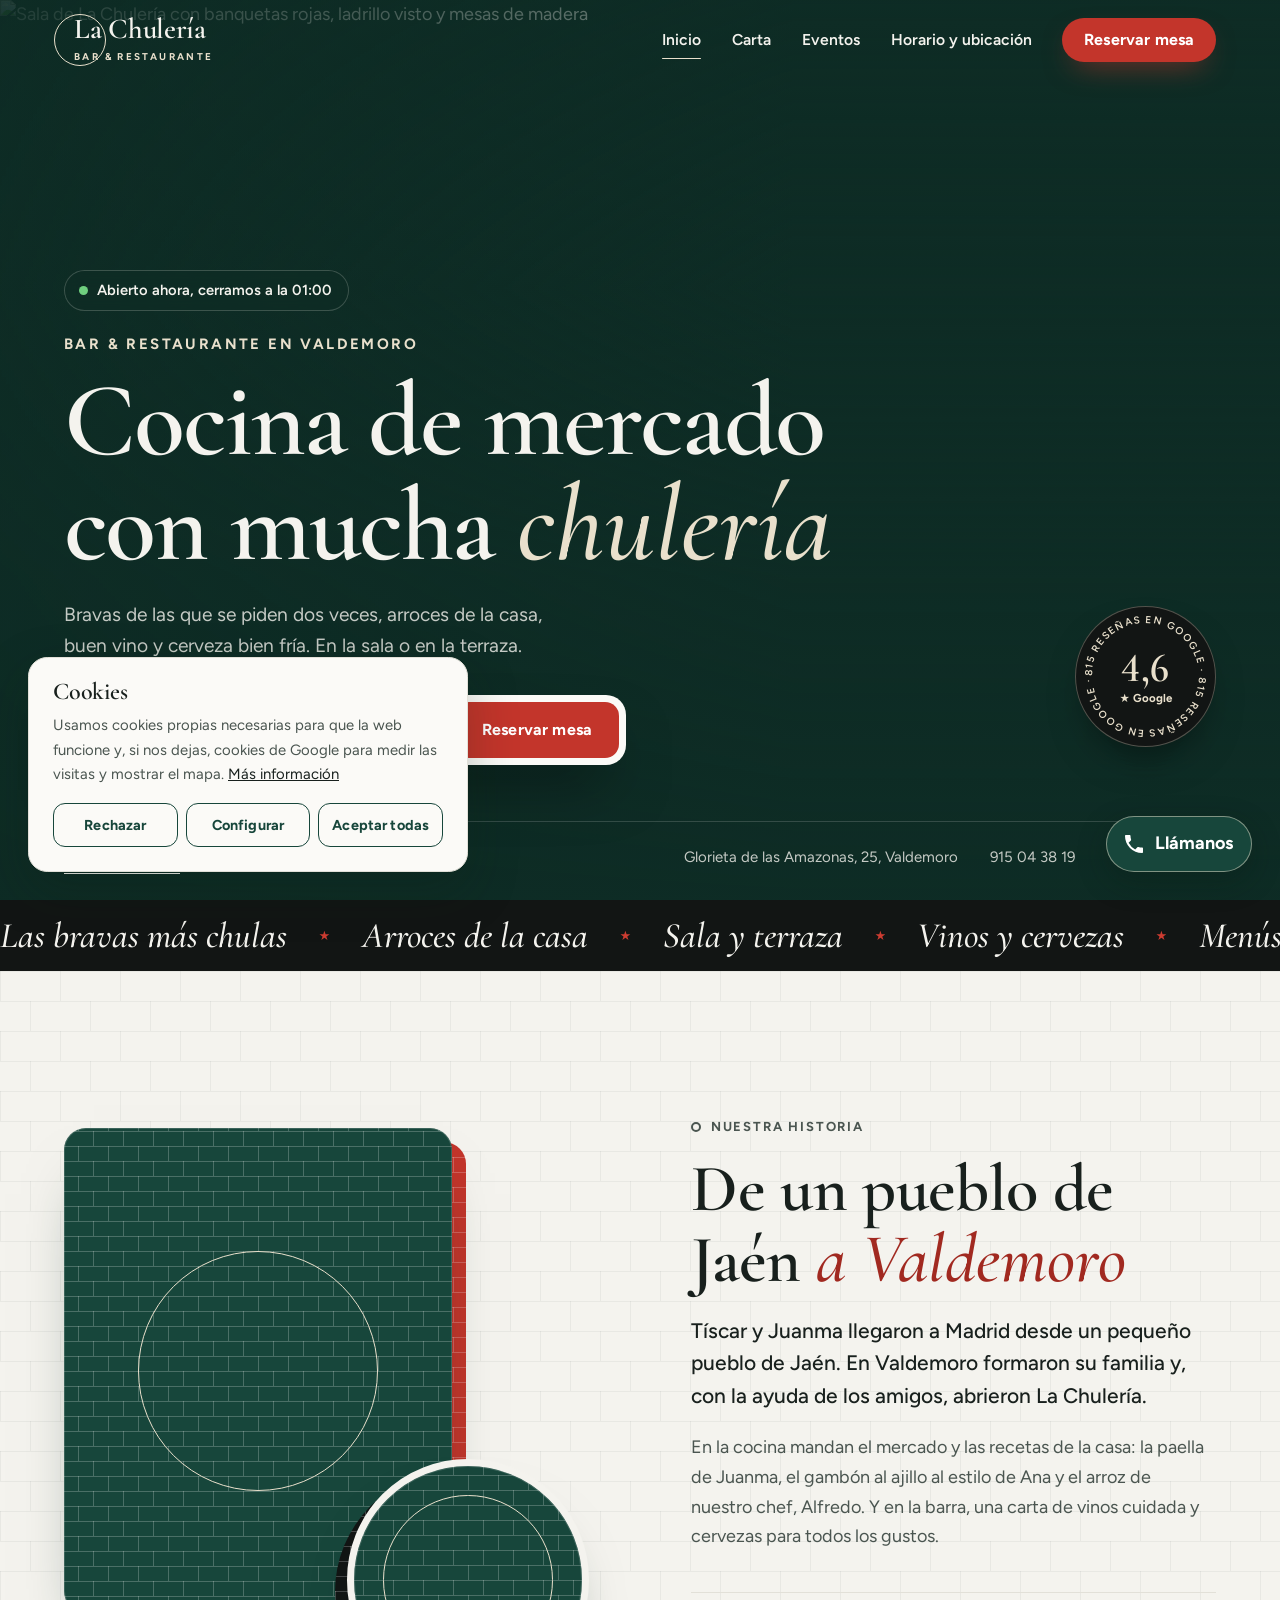
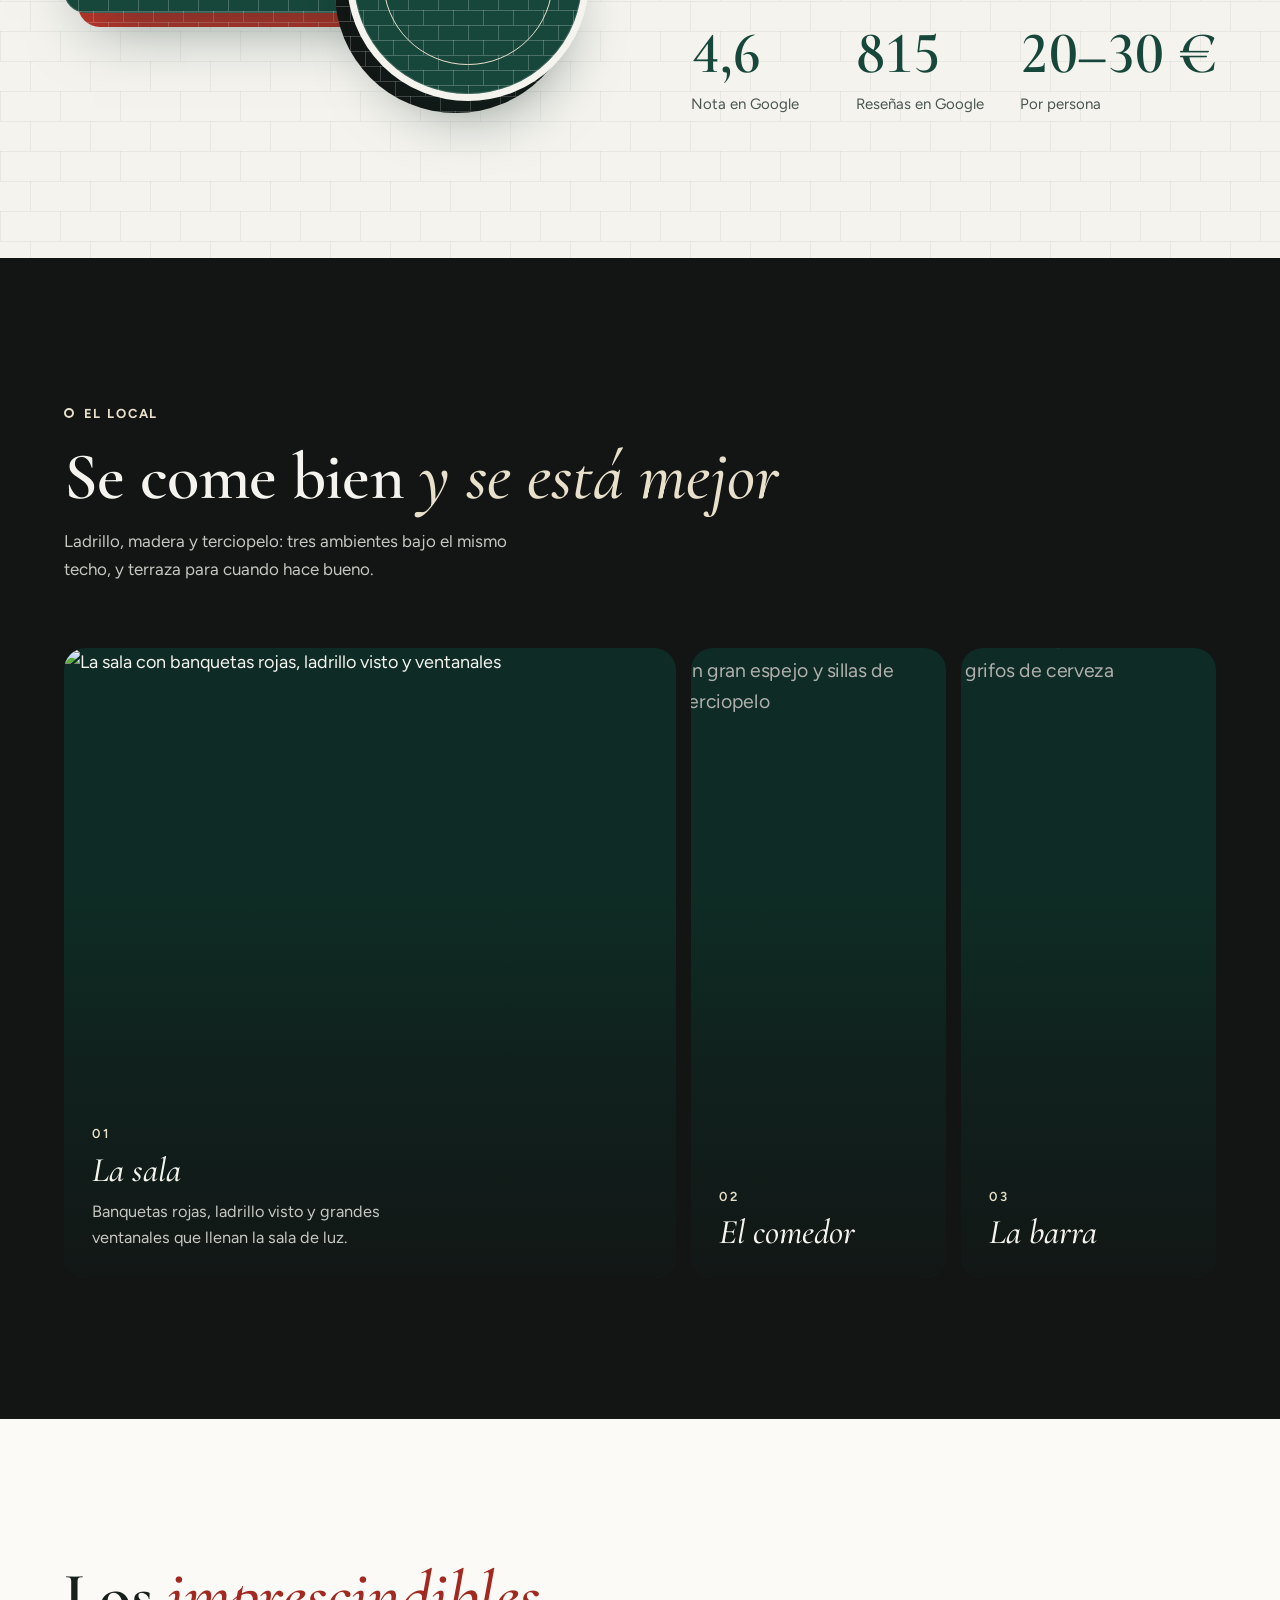
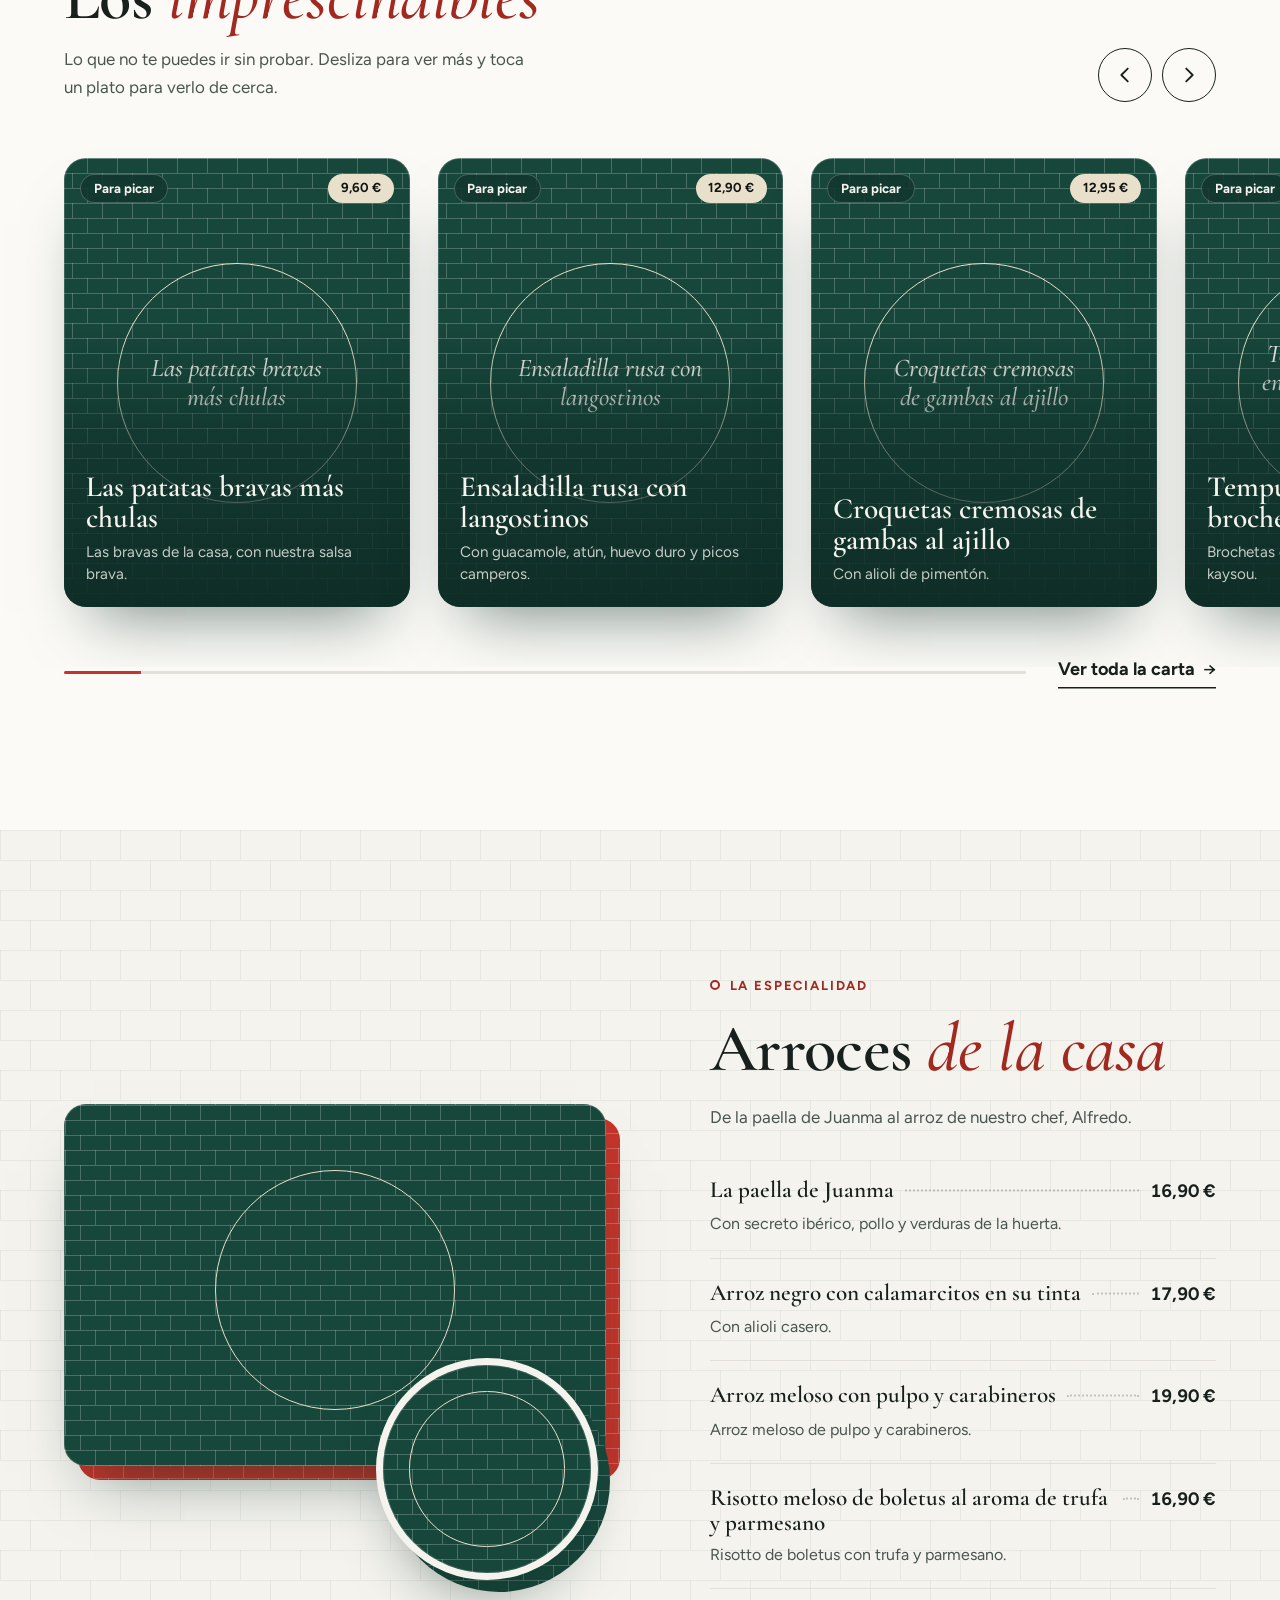
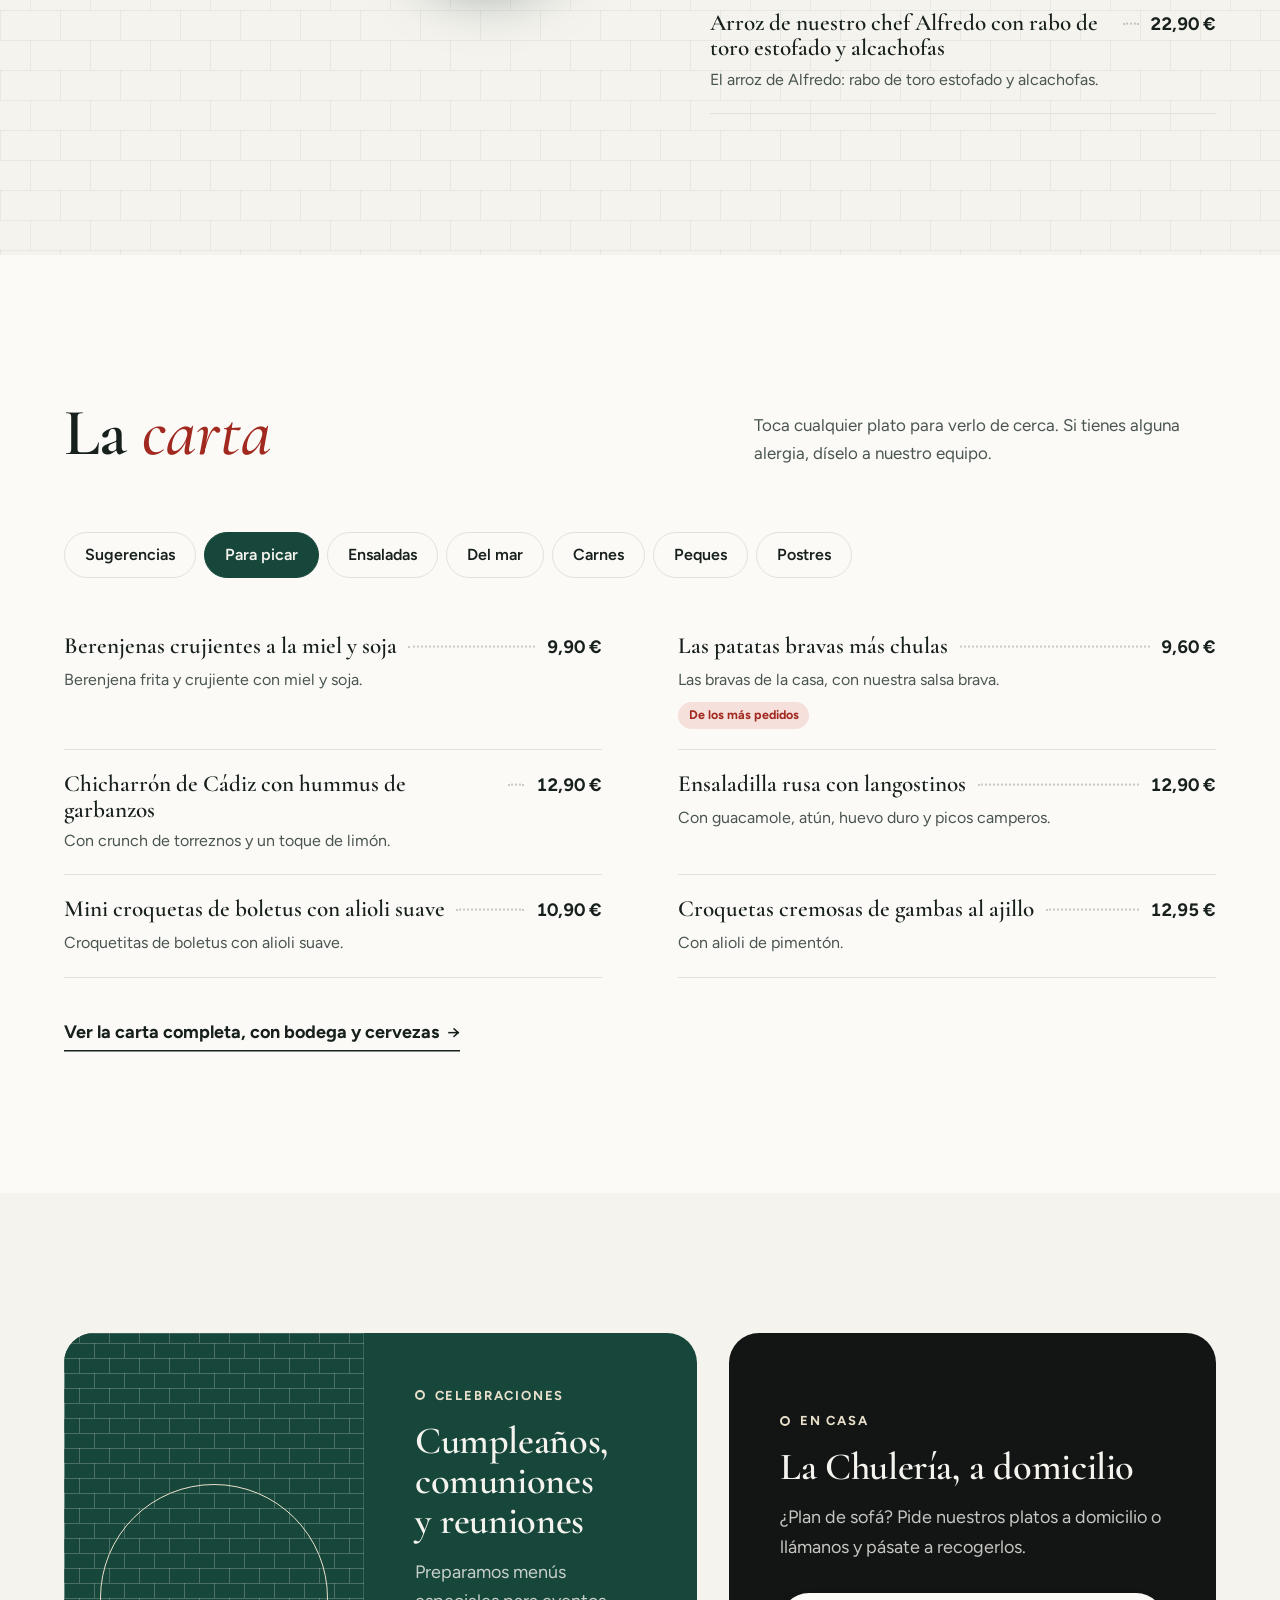
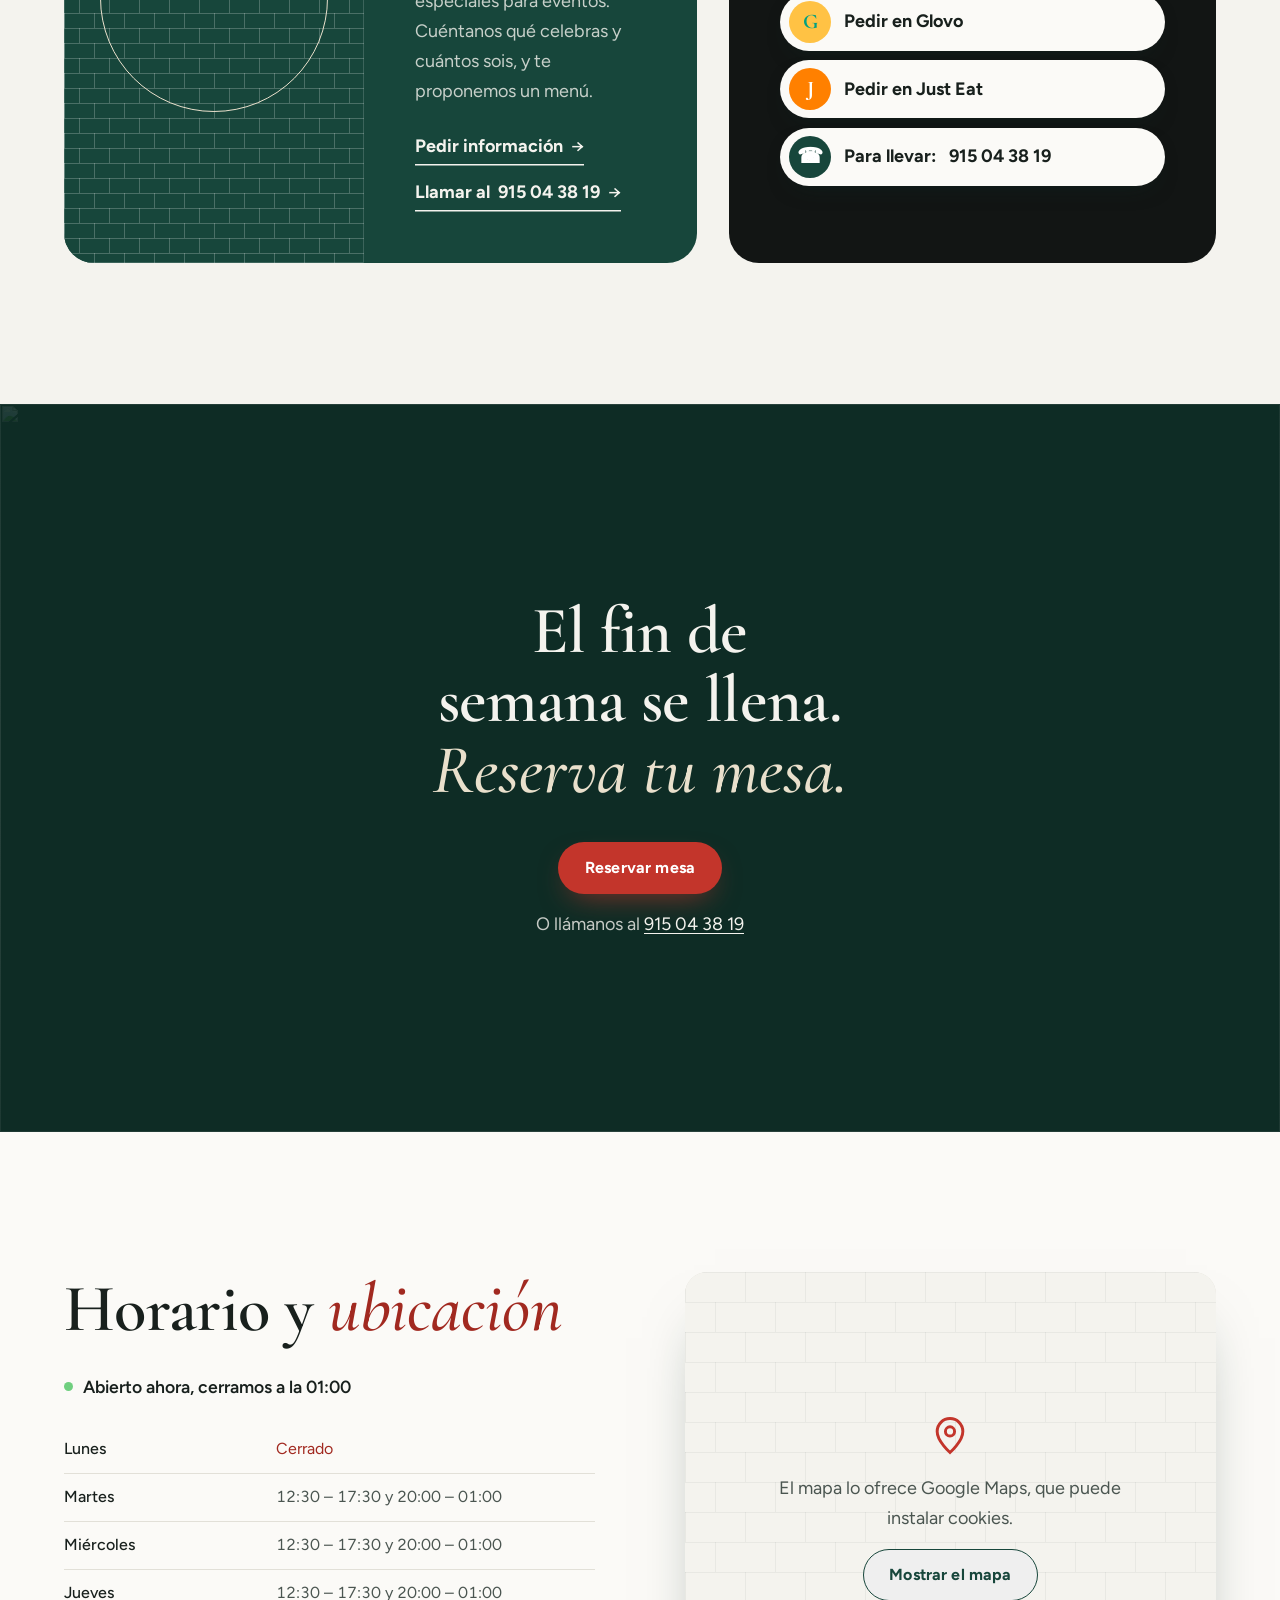
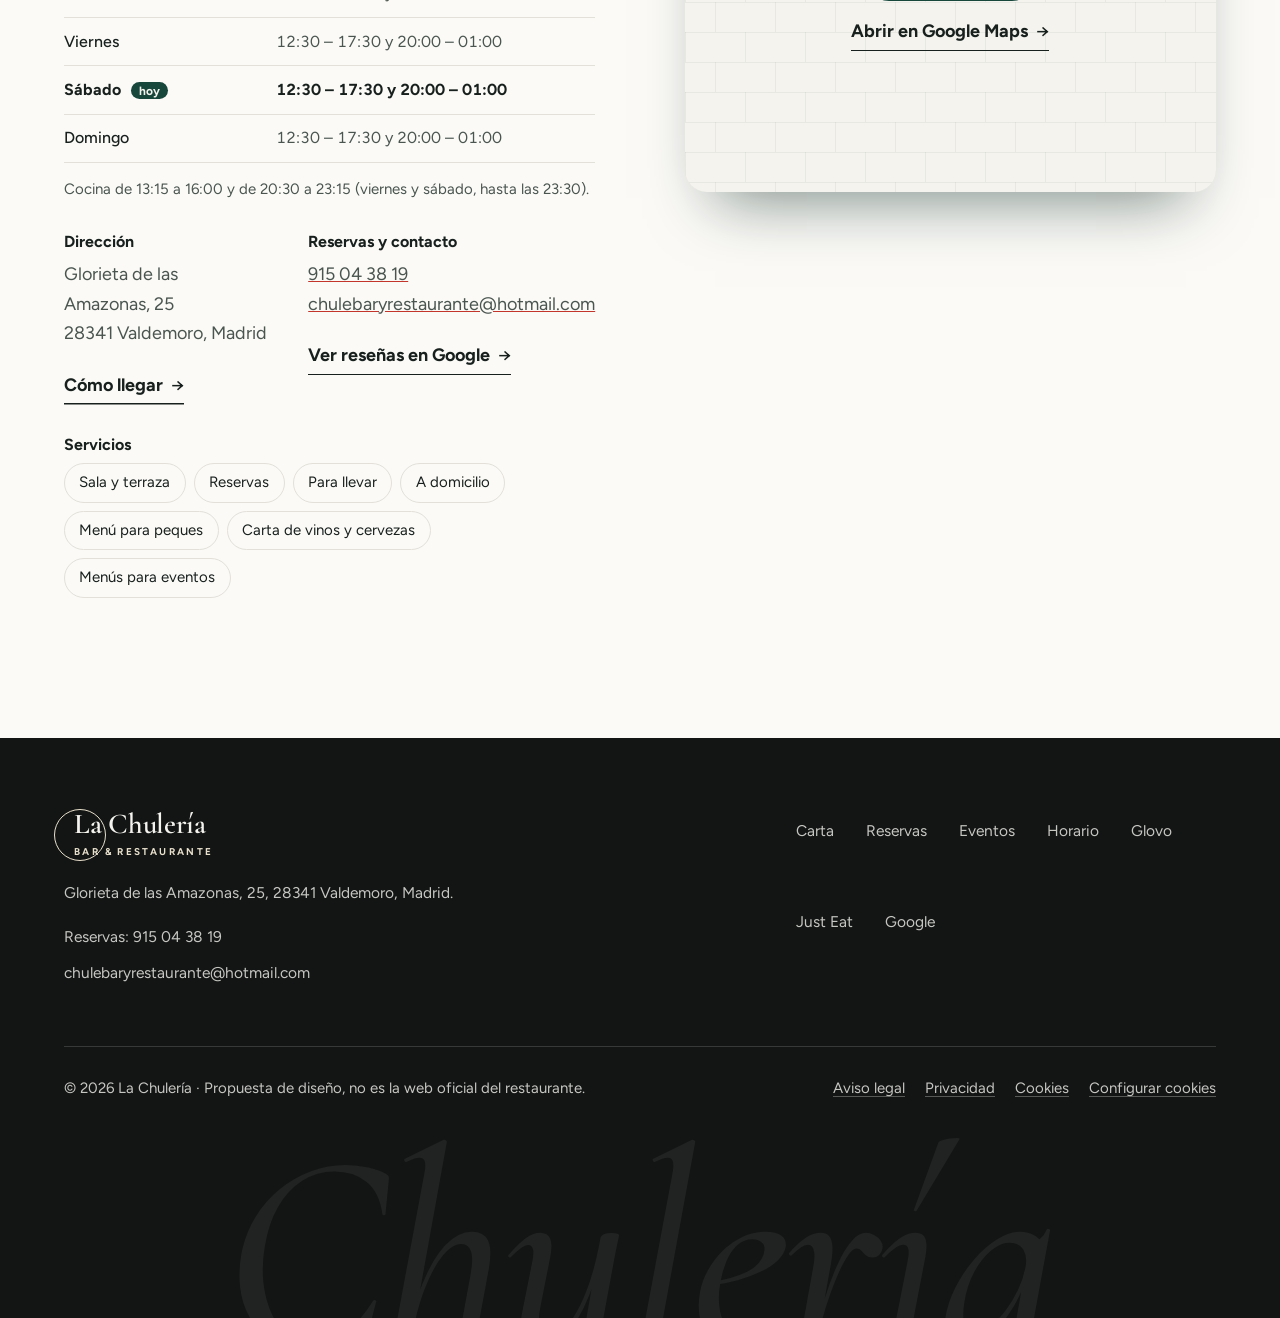
==== commit 087f6bf2: "Versión más elegante: serif Cormorant Garamond, sin mostaza, fondos negros y nueva sección El local " ====
--- a/index.html
+++ b/index.html
@@ -36,7 +36,7 @@
   <link rel="preconnect" href="https://fonts.gstatic.com" crossorigin>
   <link rel="preconnect" href="https://lachuleria.es">
   <link rel="preconnect" href="https://cdn.jsdelivr.net">
-  <link href="https://fonts.googleapis.com/css2?family=Bricolage+Grotesque:opsz,wght@12..96,500..800&amp;family=Figtree:wght@400;500;600;700&amp;family=Instrument+Serif:ital@0;1&amp;display=swap" rel="stylesheet">
+  <link href="https://fonts.googleapis.com/css2?family=Cormorant+Garamond:ital,wght@0,500;0,600;0,700;1,500;1,600&amp;family=Figtree:wght@400;500;600;700&amp;display=swap" rel="stylesheet">
   <link rel="stylesheet" href="css/estilos.css">
   <!-- Intro con el logo: solo la primera vez que se entra en la sesión -->
   <script>(function(){try{if(sessionStorage.getItem("intro-vista")||matchMedia("(prefers-reduced-motion: reduce)").matches)return;document.documentElement.classList.add("intro-pendiente");window.__temporizadorIntro=setTimeout(function(){document.documentElement.classList.remove("intro-pendiente");},2500);}catch(e){}})();</script>
@@ -181,7 +181,7 @@
               <img src="https://lachuleria.es/wp-content/uploads/2024/03/DSC5669-830x1024.jpg" srcset="https://lachuleria.es/wp-content/uploads/2024/03/DSC5669-768x948.jpg 768w, https://lachuleria.es/wp-content/uploads/2024/03/DSC5669-830x1024.jpg 830w, https://lachuleria.es/wp-content/uploads/2024/03/DSC5669-1244x1536.jpg 1244w" sizes="(max-width: 860px) 80vw, 36vw" width="830" height="1024" alt="Mesa con flores frescas junto a las banquetas rojas de la sala" loading="lazy" decoding="async" data-parallax>
             </div>
           </figure>
-          <figure class="marco marco--circulo marco--mostaza nosotros__pequena">
+          <figure class="marco marco--circulo marco--negro nosotros__pequena">
             <div class="foto">
               <img src="https://lachuleria.es/wp-content/uploads/2024/03/DSC5771-1024x783.jpg" srcset="https://lachuleria.es/wp-content/uploads/2024/03/DSC5771-768x587.jpg 768w, https://lachuleria.es/wp-content/uploads/2024/03/DSC5771-1024x783.jpg 1024w, https://lachuleria.es/wp-content/uploads/2024/03/DSC5771-1536x1174.jpg 1536w" sizes="(max-width: 860px) 45vw, 18vw" width="1024" height="783" alt="La barra con los grifos de cerveza y las copas colgadas" loading="lazy" decoding="async">
             </div>
@@ -209,45 +209,44 @@
       </div>
     </section>
 
-    <!-- ===================== DENTRO, FUERA O EN LA BARRA ===================== -->
-    <section class="seccion seccion--oscura sitios" id="sitios" aria-labelledby="sitios-titulo">
+    <!-- ===================== EL LOCAL ===================== -->
+    <section class="seccion local" id="local" aria-labelledby="local-titulo">
       <div class="contenedor">
         <div class="cabeza-seccion revelar">
-          <h2 class="titulo-seccion" id="sitios-titulo">Dentro, fuera <em>o en la barra</em></h2>
-          <p class="cabeza-seccion__texto">Tres sitios para quedarte, según el plan que traigas.</p>
-        </div>
-
-        <div class="sitios__rejilla">
-          <!-- Foto fija que cambia según el sitio que estés leyendo -->
-          <div class="sitios__visual" aria-hidden="true">
-            <figure class="marco marco--mostaza">
-              <div class="foto activa"><img src="https://lachuleria.es/wp-content/uploads/2024/03/DSC5618-1024x681.jpg" srcset="https://lachuleria.es/wp-content/uploads/2024/03/DSC5618-768x511.jpg 768w, https://lachuleria.es/wp-content/uploads/2024/03/DSC5618-1024x681.jpg 1024w, https://lachuleria.es/wp-content/uploads/2024/03/DSC5618-1536x1022.jpg 1536w" sizes="(max-width: 1024px) 90vw, 44vw" width="1024" height="681" alt="" loading="lazy" decoding="async"></div>
-              <div class="foto"><img src="https://lachuleria.es/wp-content/uploads/2024/03/DSC5657-1024x681.jpg" srcset="https://lachuleria.es/wp-content/uploads/2024/03/DSC5657-768x511.jpg 768w, https://lachuleria.es/wp-content/uploads/2024/03/DSC5657-1024x681.jpg 1024w, https://lachuleria.es/wp-content/uploads/2024/03/DSC5657-1536x1022.jpg 1536w" sizes="(max-width: 1024px) 90vw, 44vw" width="1024" height="681" alt="" loading="lazy" decoding="async"></div>
-              <div class="foto"><img src="https://lachuleria.es/wp-content/uploads/2024/01/DSC5622-1024x681.jpg" srcset="https://lachuleria.es/wp-content/uploads/2024/01/DSC5622-768x511.jpg 768w, https://lachuleria.es/wp-content/uploads/2024/01/DSC5622-1024x681.jpg 1024w, https://lachuleria.es/wp-content/uploads/2024/01/DSC5622-1536x1022.jpg 1536w" sizes="(max-width: 1024px) 90vw, 44vw" width="1024" height="681" alt="" loading="lazy" decoding="async"></div>
-            </figure>
+          <div>
+            <p class="antetitulo">El local</p>
+            <h2 class="titulo-seccion" id="local-titulo">Se come bien <em>y se está mejor</em></h2>
           </div>
-
-          <ol class="sitios__pasos">
-            <li class="sitios__paso activo">
-              <p class="sitios__marca">La sala</p>
-              <h3 class="sitios__titulo">Para comer sin prisa</h3>
-              <p>Banquetas rojas, ladrillo visto y mesas de madera. Un sitio cálido para la comida del domingo o una cena con amigos.</p>
-              <figure class="marco marco--mostaza sitios__foto-movil"><div class="foto"><img src="https://lachuleria.es/wp-content/uploads/2024/03/DSC5618-1024x681.jpg" srcset="https://lachuleria.es/wp-content/uploads/2024/03/DSC5618-768x511.jpg 768w, https://lachuleria.es/wp-content/uploads/2024/03/DSC5618-1024x681.jpg 1024w, https://lachuleria.es/wp-content/uploads/2024/03/DSC5618-1536x1022.jpg 1536w" sizes="90vw" width="1024" height="681" alt="La sala con banquetas rojas y ventanales" loading="lazy" decoding="async"></div></figure>
-            </li>
-            <li class="sitios__paso">
-              <p class="sitios__marca">La barra</p>
-              <h3 class="sitios__titulo">Para picar algo y brindar</h3>
-              <p>Cervezas nacionales y del mundo, vinos de Ribera, Rioja, Rueda o Rías Baixas y algo rico para acompañar.</p>
-              <figure class="marco marco--mostaza sitios__foto-movil"><div class="foto"><img src="https://lachuleria.es/wp-content/uploads/2024/03/DSC5657-1024x681.jpg" srcset="https://lachuleria.es/wp-content/uploads/2024/03/DSC5657-768x511.jpg 768w, https://lachuleria.es/wp-content/uploads/2024/03/DSC5657-1024x681.jpg 1024w, https://lachuleria.es/wp-content/uploads/2024/03/DSC5657-1536x1022.jpg 1536w" sizes="90vw" width="1024" height="681" alt="Copas colgadas sobre la barra" loading="lazy" decoding="async"></div></figure>
-            </li>
-            <li class="sitios__paso">
-              <p class="sitios__marca">La terraza</p>
-              <h3 class="sitios__titulo">Para las tardes largas</h3>
-              <p>Mesas al aire libre para comer, cenar o alargar la sobremesa cuando hace bueno.</p>
-              <figure class="marco marco--mostaza sitios__foto-movil"><div class="foto"><img src="https://lachuleria.es/wp-content/uploads/2024/01/DSC5622-1024x681.jpg" srcset="https://lachuleria.es/wp-content/uploads/2024/01/DSC5622-768x511.jpg 768w, https://lachuleria.es/wp-content/uploads/2024/01/DSC5622-1024x681.jpg 1024w, https://lachuleria.es/wp-content/uploads/2024/01/DSC5622-1536x1022.jpg 1536w" sizes="90vw" width="1024" height="681" alt="Salida a la terraza desde el comedor" loading="lazy" decoding="async"></div></figure>
-            </li>
-          </ol>
-        </div>
+          <p class="cabeza-seccion__texto">Ladrillo, madera y terciopelo: tres ambientes bajo el mismo techo, y terraza para cuando hace bueno.</p>
+        </div>
+
+        <!-- El panel que señalas se abre; en el móvil van uno debajo de otro -->
+        <ul class="local__paneles">
+          <li class="panel activo">
+            <div class="panel__foto"><img src="https://lachuleria.es/wp-content/uploads/2024/03/DSC5618-1024x681.jpg" srcset="https://lachuleria.es/wp-content/uploads/2024/03/DSC5618-768x511.jpg 768w, https://lachuleria.es/wp-content/uploads/2024/03/DSC5618-1024x681.jpg 1024w, https://lachuleria.es/wp-content/uploads/2024/03/DSC5618-1536x1022.jpg 1536w" sizes="(max-width: 860px) 92vw, 52vw" width="1024" height="681" alt="La sala con banquetas rojas, ladrillo visto y ventanales" loading="lazy" decoding="async"></div>
+            <div class="panel__texto">
+              <span class="panel__numero">01</span>
+              <h3 class="panel__nombre">La sala</h3>
+              <div class="panel__mas"><p class="panel__desc">Banquetas rojas, ladrillo visto y grandes ventanales que llenan la sala de luz.</p></div>
+            </div>
+          </li>
+          <li class="panel">
+            <div class="panel__foto"><img src="https://lachuleria.es/wp-content/uploads/2024/03/DSC5640-1024x681.jpg" srcset="https://lachuleria.es/wp-content/uploads/2024/03/DSC5640-768x511.jpg 768w, https://lachuleria.es/wp-content/uploads/2024/03/DSC5640-1024x681.jpg 1024w, https://lachuleria.es/wp-content/uploads/2024/03/DSC5640-1536x1022.jpg 1536w" sizes="(max-width: 860px) 92vw, 52vw" width="1024" height="681" alt="Comedor con papel pintado, un gran espejo y sillas de terciopelo" loading="lazy" decoding="async"></div>
+            <div class="panel__texto">
+              <span class="panel__numero">02</span>
+              <h3 class="panel__nombre">El comedor</h3>
+              <div class="panel__mas"><p class="panel__desc">Papel pintado, un gran espejo y sillas de terciopelo, para comidas y cenas con calma.</p></div>
+            </div>
+          </li>
+          <li class="panel">
+            <div class="panel__foto"><img src="https://lachuleria.es/wp-content/uploads/2024/03/DSC5657-1024x681.jpg" srcset="https://lachuleria.es/wp-content/uploads/2024/03/DSC5657-768x511.jpg 768w, https://lachuleria.es/wp-content/uploads/2024/03/DSC5657-1024x681.jpg 1024w, https://lachuleria.es/wp-content/uploads/2024/03/DSC5657-1536x1022.jpg 1536w" sizes="(max-width: 860px) 92vw, 52vw" width="1024" height="681" alt="Copas colgadas sobre la barra y grifos de cerveza" loading="lazy" decoding="async"></div>
+            <div class="panel__texto">
+              <span class="panel__numero">03</span>
+              <h3 class="panel__nombre">La barra</h3>
+              <div class="panel__mas"><p class="panel__desc">Copas colgadas, cerveza de grifo y vinos de Ribera, Rioja, Rueda o Rías Baixas.</p></div>
+            </div>
+          </li>
+        </ul>
       </div>
     </section>
 
--- a/css/estilos.css
+++ b/css/estilos.css
@@ -1,11 +1,12 @@
 /* =============================================================
    ESTILOS.CSS — La Chulería, bar & restaurante (Valdemoro)
 
-   Idea del diseño: "taberna castiza con chulería". Los colores
+   Idea del diseño: "taberna castiza, pero elegante". Los colores
    salen del propio local: el verde botella de los muebles, el rojo
-   de las banquetas, el mostaza de las sillas y el azulejo blanco
-   de las paredes. El círculo del logo se repite en el sello, las
-   fotos redondas y la intro.
+   de las banquetas y el azulejo blanco de las paredes, con negro y
+   marfil para los detalles. Títulos en una serif clásica (Cormorant
+   Garamond). El círculo del logo se repite en el sello, las fotos
+   redondas y la intro.
 
    ÍNDICE
    1.  Variables (colores, fuentes, medidas)  <- para cambiar el aspecto, empieza aquí
@@ -17,7 +18,7 @@
    7.  Cinta
    8.  Secciones comunes
    9.  Nosotros
-   10. Dentro, fuera o en la barra
+   10. El local
    11. Los imprescindibles (carrusel)
    12. Arroces de la casa
    13. Carta (resumen, filas, buscador, bebidas)
@@ -48,8 +49,8 @@
   --rojo: #C3352B;           /* rojo de las banquetas: botones */
   --rojo-vivo: #CD3C31;
   --rojo-oscuro: #A12920;    /* rojo para texto sobre claro */
-  --mostaza: #E5A83C;        /* sillas de terciopelo: detalles sobre oscuro */
-  --mostaza-oscura: #8A5A06; /* mostaza para texto sobre claro */
+  --negro: #121514;          /* negro con un punto de verde: cinta, el local, sello y pie */
+  --crema: #E9E0CC;          /* marfil: detalles sobre fondo oscuro */
   --azulejo: #F4F3EE;        /* fondo claro, como el azulejo de la pared */
   --papel: #FBFAF7;          /* tarjetas y secciones más claras */
   --linea-clara: #E2E0D8;    /* líneas sobre claro */
@@ -59,8 +60,8 @@
   --linea-oscura: rgba(244, 243, 238, 0.16); /* líneas sobre oscuro */
 
   /* Fuentes */
-  --fuente-titulos: "Bricolage Grotesque", "Arial Narrow", system-ui, sans-serif;
-  --fuente-acento: "Instrument Serif", Georgia, "Times New Roman", serif;
+  --fuente-titulos: "Cormorant Garamond", Garamond, Georgia, "Times New Roman", serif;
+  --fuente-acento: "Cormorant Garamond", Garamond, Georgia, "Times New Roman", serif;
   --fuente-texto: "Figtree", system-ui, -apple-system, "Segoe UI", sans-serif;
 
   /* Escala de texto */
@@ -68,9 +69,9 @@
   --t-s: 0.9375rem;
   --t-base: 1.125rem;
   --t-m: 1.3125rem;
-  --t-l: clamp(1.6rem, 2.4vw, 2.1rem);
-  --t-xl: clamp(2.4rem, 4.6vw, 3.9rem);
-  --t-xxl: clamp(2.7rem, min(7.4vw, 13vh), 7.6rem);
+  --t-l: clamp(1.8rem, 2.7vw, 2.4rem);
+  --t-xl: clamp(2.7rem, 5.2vw, 4.4rem);
+  --t-xxl: clamp(3.1rem, min(8.2vw, 14.5vh), 8.6rem);
 
   /* Medidas */
   --ancho-max: 1280px;
@@ -124,27 +125,30 @@
 
 h1, h2, h3 {
   font-family: var(--fuente-titulos);
-  font-weight: 700;
-  line-height: 1;
-  letter-spacing: -0.03em;
+  font-weight: 600;
+  line-height: 1.04;
+  letter-spacing: -0.01em;
+  font-variant-numeric: lining-nums;
   margin: 0;
   text-wrap: balance;
 }
 
-/* Palabra destacada en los títulos: cursiva de otra familia, en color */
+/* Palabra destacada en los títulos: la cursiva de la misma serif, en color */
 h1 em, h2 em {
   font-family: var(--fuente-acento);
   font-style: italic;
-  font-weight: 400;
-  font-size: 1.1em;
-  letter-spacing: -0.01em;
+  font-weight: 500;
+  font-size: 1.04em;
+  letter-spacing: 0;
   color: var(--rojo-oscuro);
 }
 .seccion--oscura h2 em,
+.local h2 em,
 .llamada h2 em,
 .cabeza-pagina h1 em,
 .error-404 h1 em,
-.plan--eventos h2 em { color: var(--mostaza); }
+.plan--eventos h2 em,
+.plan--casa h2 em { color: var(--crema); }
 
 p { margin: 0 0 1em; text-wrap: pretty; }
 
@@ -152,13 +156,25 @@
 
 a { color: inherit; }
 
-::selection { background: var(--mostaza); color: var(--verde-noche); }
+::selection { background: var(--verde); color: var(--azulejo); }
 
 :focus-visible {
-  outline: 3px solid var(--mostaza);
+  outline: 3px solid var(--verde);
   outline-offset: 3px;
   border-radius: 6px;
 }
+/* Sobre fondo oscuro, el contorno va en marfil */
+.cabecera :focus-visible,
+.portada :focus-visible,
+.seccion--oscura :focus-visible,
+.local :focus-visible,
+.plan--eventos :focus-visible,
+.plan--casa :focus-visible,
+.llamada :focus-visible,
+.cabeza-pagina :focus-visible,
+.carta-categoria--bebidas :focus-visible,
+.error-404 :focus-visible,
+.pie :focus-visible { outline-color: var(--crema); }
 
 .contenedor {
   width: 100%;
@@ -172,8 +188,8 @@
   left: 1rem;
   top: -100px;
   z-index: 200;
-  background: var(--mostaza);
-  color: var(--verde-noche);
+  background: var(--verde);
+  color: var(--azulejo);
   padding: 0.6rem 1rem;
   border-radius: var(--radio);
 }
@@ -266,7 +282,8 @@
   border-radius: 50%;
 }
 .seccion--oscura .antetitulo,
-.plan--eventos .antetitulo { color: var(--mostaza); }
+.local .antetitulo,
+.plan--eventos .antetitulo { color: var(--crema); }
 
 /* Etiquetas de los platos */
 .etiqueta {
@@ -278,7 +295,7 @@
   background: var(--linea-clara);
   color: var(--tinta);
 }
-.etiqueta--popular { background: #F6E1B8; color: #5E3D03; }
+.etiqueta--popular { background: #F6E0DC; color: var(--rojo-oscuro); }
 .etiqueta--compartir { background: #D7E6DF; color: var(--verde); }
 
 /* Listas en forma de "pastilla" */
@@ -302,8 +319,8 @@
 .pendiente {
   padding: 0 0.35em;
   border-radius: 4px;
-  background: #F6E1B8;
-  color: #5E3D03;
+  background: #F6E0DC;
+  color: var(--rojo-oscuro);
   font-weight: 600;
 }
 
@@ -350,14 +367,15 @@
   width: min(100%, 15rem);
   aspect-ratio: 1;
   padding: 1.4rem;
-  border: 2px solid var(--mostaza);
+  border: 1.5px solid var(--crema);
   border-radius: 50%;
   text-align: center;
-  font-family: var(--fuente-titulos);
-  font-weight: 700;
-  font-size: clamp(1.05rem, 1.8vw, 1.4rem);
+  font-family: var(--fuente-acento);
+  font-style: italic;
+  font-weight: 500;
+  font-size: clamp(1.2rem, 2vw, 1.6rem);
   line-height: 1.1;
-  letter-spacing: -0.02em;
+  letter-spacing: 0;
   color: var(--azulejo);
 }
 
@@ -384,7 +402,8 @@
 .marco:hover .foto img { transform: scale(1.04); }
 
 .marco--rojo { --marco-color: var(--rojo); }
-.marco--mostaza { --marco-color: var(--mostaza); }
+.marco--negro { --marco-color: var(--negro); }
+.marco--crema { --marco-color: var(--crema); }
 .marco--verde { --marco-color: var(--verde); }
 
 /* Marco redondo: el círculo del logo */
@@ -403,10 +422,10 @@
   width: 150px;
   aspect-ratio: 1;
   border-radius: 50%;
-  background: var(--mostaza);
-  color: var(--verde-noche);
+  background: var(--negro);
+  color: var(--crema);
   text-decoration: none;
-  box-shadow: 0 20px 40px -18px rgba(0, 0, 0, 0.6);
+  box-shadow: inset 0 0 0 1px rgba(233, 224, 204, 0.3), 0 20px 40px -18px rgba(0, 0, 0, 0.6);
 }
 .sello__anillo {
   position: absolute;
@@ -416,8 +435,8 @@
   animation: girar 26s linear infinite;
 }
 .sello__anillo text {
-  font: 700 15.5px var(--fuente-texto);
-  letter-spacing: 0.08em;
+  font: 600 14.5px var(--fuente-texto);
+  letter-spacing: 0.12em;
   fill: currentColor;
 }
 .sello__centro {
@@ -430,9 +449,10 @@
 .sello:hover .sello__centro { transform: scale(1.12) rotate(-6deg); }
 .sello__centro strong {
   font-family: var(--fuente-titulos);
-  font-size: 2.4rem;
-  font-weight: 800;
-  letter-spacing: -0.04em;
+  font-size: 2.6rem;
+  font-weight: 600;
+  letter-spacing: -0.01em;
+  font-variant-numeric: lining-nums;
 }
 .sello__centro span { font-size: 0.72rem; font-weight: 700; margin-top: 0.2rem; }
 
@@ -448,7 +468,7 @@
 .cabecera--compacta,
 .pagina-plato .cabecera,
 .pagina-legal .cabecera {
-  background: rgba(14, 44, 37, 0.9);
+  background: rgba(18, 21, 20, 0.88);
   backdrop-filter: blur(14px) saturate(140%);
   -webkit-backdrop-filter: blur(14px) saturate(140%);
   box-shadow: 0 1px 0 var(--linea-oscura);
@@ -476,7 +496,7 @@
   width: 52px;
   height: 52px;
   margin-top: -26px;
-  border: 1.5px solid var(--mostaza);
+  border: 1px solid var(--crema);
   border-radius: 50%;
   transition: transform 0.6s var(--curva-rebote);
 }
@@ -484,9 +504,9 @@
 .logo__texto { position: relative; display: flex; flex-direction: column; padding-left: 10px; }
 .logo__nombre {
   font-family: var(--fuente-titulos);
-  font-size: 1.6rem;
-  font-weight: 700;
-  letter-spacing: -0.035em;
+  font-size: 1.8rem;
+  font-weight: 600;
+  letter-spacing: -0.01em;
   line-height: 1;
 }
 .logo__sub {
@@ -495,7 +515,7 @@
   font-weight: 700;
   letter-spacing: 0.24em;
   text-transform: uppercase;
-  color: var(--mostaza);
+  color: var(--crema);
 }
 
 .nav { display: flex; align-items: center; gap: clamp(1.25rem, 2.4vw, 2.25rem); }
@@ -514,9 +534,9 @@
   left: 0;
   right: 0;
   bottom: 0;
-  height: 2px;
-  border-radius: 2px;
-  background: var(--mostaza);
+  height: 1px;
+  border-radius: 1px;
+  background: var(--crema);
   transform: scaleX(0);
   transform-origin: right;
   transition: transform 0.45s var(--curva);
@@ -582,15 +602,15 @@
   font-weight: 700;
   letter-spacing: 0.16em;
   text-transform: uppercase;
-  color: var(--mostaza);
+  color: var(--crema);
   margin-bottom: 0.9rem;
 }
 
 .portada__titulo {
   font-size: var(--t-xxl);
-  font-weight: 800;
-  line-height: 0.92;
-  letter-spacing: -0.045em;
+  font-weight: 600;
+  line-height: 0.96;
+  letter-spacing: -0.02em;
   margin-bottom: 1.5rem;
 }
 /* Cada línea del título sube desde abajo al cargar */
@@ -598,7 +618,7 @@
 .portada__titulo .linea > span { display: inline-block; }
 .portada__acento {
   display: inline-block;
-  color: var(--mostaza) !important;
+  color: var(--crema) !important;
   padding-right: 0.08em;
 }
 
@@ -647,7 +667,7 @@
   color: var(--claro-suave);
 }
 .franja-info a { text-decoration: none; transition: color 0.3s; }
-.franja-info a:hover { color: var(--mostaza); }
+.franja-info a:hover { color: var(--crema); }
 
 /* Abierto / cerrado */
 .estado { display: inline-flex; align-items: center; gap: 0.6rem; }
@@ -717,28 +737,29 @@
   cursor: pointer;
 }
 .reserva-rapida__campo select:focus { outline: none; }
-.reserva-rapida__campo:focus-within { background: var(--azulejo); box-shadow: inset 0 0 0 2px var(--mostaza); }
+.reserva-rapida__campo:focus-within { background: var(--azulejo); box-shadow: inset 0 0 0 2px var(--verde); }
 .reserva-rapida .boton { margin-left: 6px; border-radius: 14px; box-shadow: none; }
 
 
 /* ---------- 7. CINTA ---------- */
 .cinta {
   overflow: hidden;
-  background: var(--rojo);
-  color: #fff;
-  padding-block: 1.05rem;
+  background: var(--negro);
+  color: var(--azulejo);
+  padding-block: 1.1rem;
 }
 .cinta__pista { display: flex; width: max-content; animation: cinta 32s linear infinite; }
 .cinta__grupo { display: flex; align-items: center; gap: 2rem; padding-right: 2rem; }
 .cinta__item {
-  font-family: var(--fuente-titulos);
-  font-weight: 700;
-  font-size: clamp(1.35rem, 2.5vw, 2.1rem);
-  letter-spacing: -0.02em;
+  font-family: var(--fuente-acento);
+  font-style: italic;
+  font-weight: 500;
+  font-size: clamp(1.5rem, 2.8vw, 2.4rem);
+  letter-spacing: 0;
   line-height: 1;
   white-space: nowrap;
 }
-.cinta .icono-estrella { color: var(--mostaza); }
+.cinta .icono-estrella { width: 0.6em; height: 0.6em; color: var(--rojo-vivo); }
 
 
 /* ---------- 8. SECCIONES COMUNES ---------- */
@@ -798,95 +819,104 @@
 .cifras dd {
   margin: 0;
   font-family: var(--fuente-titulos);
-  font-weight: 800;
-  font-size: clamp(2.2rem, 4.2vw, 3.4rem);
+  font-weight: 600;
+  font-size: clamp(2.5rem, 4.6vw, 3.8rem);
   line-height: 1;
-  letter-spacing: -0.04em;
+  letter-spacing: -0.01em;
   color: var(--verde);
-  font-variant-numeric: tabular-nums;
+  font-variant-numeric: lining-nums tabular-nums;
   white-space: nowrap;
 }
 .cifras dt { font-size: var(--t-s); color: var(--tinta-suave); margin-top: 0.5rem; }
 
 
-/* ---------- 10. DENTRO, FUERA O EN LA BARRA ---------- */
-.sitios__rejilla {
+/* ---------- 10. EL LOCAL ---------- */
+/* Tres paneles con fotos del local. El que señalas (o tocas) se abre y
+   enseña su texto; los otros se quedan estrechos. En el móvil van uno debajo de otro. */
+.local { background: var(--negro); color: var(--azulejo); }
+.local .cabeza-seccion__texto { color: var(--claro-suave); }
+
+.local__paneles {
+  display: flex;
+  gap: clamp(10px, 1.2vw, 16px);
+  height: clamp(440px, 70vh, 660px);
+  margin: 0;
+  padding: 0;
+  list-style: none;
+}
+.panel {
+  position: relative;
+  flex: 1 1 0;
+  min-width: 0;
+  overflow: hidden;
+  border-radius: var(--radio-foto);
+  background: var(--verde-noche);
+  cursor: pointer;
+  transition: flex-grow 0.9s var(--curva);
+}
+.panel.activo { flex-grow: 2.4; cursor: default; }
+.panel__foto { position: absolute; inset: 0; }
+.panel__foto img {
+  width: 100%;
+  height: 100%;
+  object-fit: cover;
+  transform: scale(1.08);
+  filter: saturate(0.8) brightness(0.72);
+  transition: transform 1.4s var(--curva), filter 0.9s var(--curva);
+}
+.panel:hover .panel__foto img { filter: saturate(0.9) brightness(0.85); }
+.panel.activo .panel__foto img { transform: scale(1); filter: none; }
+.panel::after {
+  content: "";
+  position: absolute;
+  inset: 0;
+  background: linear-gradient(to top, rgba(18, 21, 20, 0.92) 0%, rgba(18, 21, 20, 0.45) 36%, rgba(18, 21, 20, 0) 62%);
+  pointer-events: none;
+}
+.panel__texto {
+  position: absolute;
+  z-index: 1;
+  left: clamp(1.25rem, 2.2vw, 2rem);
+  right: clamp(1.25rem, 2.2vw, 2rem);
+  bottom: clamp(1.25rem, 2.2vw, 1.9rem);
+}
+.panel__numero {
+  display: block;
+  margin-bottom: 0.5rem;
+  font-size: var(--t-xs);
+  font-weight: 600;
+  letter-spacing: 0.22em;
+  color: var(--crema);
+}
+.panel__nombre {
+  font-family: var(--fuente-acento);
+  font-style: italic;
+  font-weight: 500;
+  font-size: clamp(1.9rem, 2.7vw, 2.7rem);
+  line-height: 1;
+  letter-spacing: 0;
+  white-space: nowrap;
+}
+/* El texto se despliega en el panel abierto (la fila de la rejilla pasa de 0 a su altura) */
+.panel__mas {
   display: grid;
-  grid-template-columns: 1fr 1fr;
-  gap: clamp(3rem, 7vw, 6rem);
-  align-items: start;
-}
-
-/* Foto fija: se queda quieta mientras pasan los sitios */
-.sitios__visual {
-  position: sticky;
-  top: calc(var(--altura-cabecera) + 4vh);
-}
-.sitios__visual .marco {
-  aspect-ratio: 4 / 5;
-  width: min(100% - var(--marco-x), (100vh - var(--altura-cabecera) - 12vh) * 0.8);
-}
-.sitios__visual .foto {
-  position: absolute;
-  inset: 0;
+  grid-template-rows: 0fr;
+  transition: grid-template-rows 0.7s var(--curva);
+}
+.panel.activo .panel__mas { grid-template-rows: 1fr; }
+.panel__desc {
+  overflow: hidden;
+  min-height: 0;
+  width: 34ch;
+  max-width: 100%;
+  margin: 0;
+  font-size: 1.02rem;
+  line-height: 1.55;
+  color: var(--claro-suave);
   opacity: 0;
-  clip-path: inset(0 0 100% 0 round var(--radio-foto));
-  transition: opacity 0.9s var(--curva), clip-path 1.1s var(--curva-media);
-}
-.sitios__visual .foto img { transform: scale(1.12); transition: transform 1.6s var(--curva); }
-.sitios__visual .foto.activa { opacity: 1; clip-path: inset(0 0 0 0 round var(--radio-foto)); z-index: 1; }
-.sitios__visual .foto.activa img { transform: scale(1); }
-
-.sitios__pasos { position: relative; margin: 0; padding: 0; list-style: none; }
-
-/* Línea que avanza con los sitios (la crea animaciones.js en escritorio) */
-.sitios__linea {
-  position: absolute;
-  top: 0;
-  bottom: 0;
-  left: calc(-1 * clamp(1.5rem, 3.5vw, 3rem));
-  width: 2px;
-  border-radius: 2px;
-  background: var(--linea-oscura);
-}
-.sitios__linea span { display: block; height: 100%; background: var(--mostaza); transform-origin: top; transform: scaleY(0); }
-.sitios__linea i {
-  position: absolute;
-  left: 50%;
-  top: 0;
-  width: 14px;
-  height: 14px;
-  margin: -7px 0 0 -7px;
-  border: 2px solid var(--mostaza);
-  border-radius: 50%;
-  background: var(--verde);
-  box-shadow: 0 0 0 6px rgba(229, 168, 60, 0.18);
-}
-
-.sitios__paso {
-  display: flex;
-  flex-direction: column;
-  justify-content: center;
-  min-height: 68vh;
-  padding-block: 2rem;
-  border-top: 1px solid var(--linea-oscura);
-  opacity: 0.4;
-  transition: opacity 0.7s var(--curva);
-}
-.sitios__paso:first-child { border-top: 0; }
-.sitios__paso.activo { opacity: 1; }
-.sitios__marca {
-  margin: 0 0 0.9rem;
-  font-family: var(--fuente-titulos);
-  font-weight: 800;
-  font-size: clamp(2.8rem, 5vw, 4.4rem);
-  line-height: 1;
-  letter-spacing: -0.045em;
-  color: var(--mostaza);
-}
-.sitios__titulo { font-size: var(--t-l); margin-bottom: 0.9rem; }
-.sitios__paso p:not(.sitios__marca) { max-width: 44ch; color: var(--claro-suave); font-size: 1.1rem; }
-.sitios__foto-movil { display: none; }
+  transition: opacity 0.3s;
+}
+.panel.activo .panel__desc { padding-top: 0.75rem; opacity: 1; transition: opacity 0.6s 0.3s; }
 
 
 /* ---------- 11. LOS IMPRESCINDIBLES (CARRUSEL) ---------- */
@@ -991,7 +1021,7 @@
   backdrop-filter: blur(8px);
   -webkit-backdrop-filter: blur(8px);
 }
-.tarjeta-plato__precio { background: var(--mostaza); color: var(--verde-noche); }
+.tarjeta-plato__precio { background: var(--crema); color: var(--negro); }
 .tarjeta-plato__texto {
   position: absolute;
   left: 22px;
@@ -1003,10 +1033,10 @@
 }
 .tarjeta-plato__nombre {
   font-family: var(--fuente-titulos);
-  font-weight: 700;
-  font-size: clamp(1.4rem, 2vw, 1.75rem);
+  font-weight: 600;
+  font-size: clamp(1.6rem, 2.3vw, 2rem);
   line-height: 1.05;
-  letter-spacing: -0.03em;
+  letter-spacing: 0;
 }
 .tarjeta-plato__desc {
   font-size: 0.95rem;
@@ -1112,10 +1142,10 @@
 .fila-carta__linea { display: flex; align-items: baseline; gap: 0.7rem; }
 .fila-carta__nombre {
   font-family: var(--fuente-titulos);
-  font-weight: 700;
-  font-size: 1.28rem;
-  line-height: 1.15;
-  letter-spacing: -0.02em;
+  font-weight: 600;
+  font-size: 1.45rem;
+  line-height: 1.1;
+  letter-spacing: 0;
   transition: color 0.3s, transform 0.4s var(--curva);
 }
 a.fila-carta:hover .fila-carta__nombre { color: var(--rojo-oscuro); transform: translateX(4px); }
@@ -1196,7 +1226,7 @@
   font: 500 0.95rem var(--fuente-texto);
   transition: border-color 0.2s, box-shadow 0.2s;
 }
-.buscador input:focus { outline: none; border-color: var(--verde); box-shadow: 0 0 0 4px rgba(229, 168, 60, 0.3); }
+.buscador input:focus { outline: none; border-color: var(--verde); box-shadow: 0 0 0 4px rgba(23, 70, 59, 0.16); }
 
 .carta-completa { padding-block: 3rem var(--espacio-seccion); }
 .carta-categoria { padding-top: 3rem; }
@@ -1205,7 +1235,7 @@
 .carta-categoria__aviso {
   margin: 1.75rem 0 0;
   padding: 1rem 1.25rem;
-  border-left: 4px solid var(--mostaza);
+  border-left: 3px solid var(--rojo);
   border-radius: 0 var(--radio) var(--radio) 0;
   background: var(--papel);
   font-weight: 600;
@@ -1222,7 +1252,7 @@
   font-weight: 700;
   letter-spacing: 0.14em;
   text-transform: uppercase;
-  color: var(--mostaza);
+  color: var(--crema);
   margin: 1.5rem 0 0.25rem;
 }
 .lista-carta--bebidas li { border-color: var(--linea-oscura); }
@@ -1257,11 +1287,11 @@
 .plan--eventos .enlace-flecha { color: var(--azulejo); }
 
 .plan--casa {
-  background: var(--azulejo-patron-claro) 0 0 / 60px 30px, var(--mostaza);
-  color: var(--verde-noche);
-}
-.plan--casa .antetitulo { color: var(--verde-noche); }
-.plan--casa p:not(.antetitulo) { color: rgba(14, 44, 37, 0.85); }
+  background: var(--negro);
+  color: var(--azulejo);
+}
+.plan--casa .antetitulo { color: var(--crema); }
+.plan--casa p:not(.antetitulo) { color: var(--claro-suave); }
 .plan__apps { display: grid; gap: 0.6rem; margin: 0.75rem 0 0; padding: 0; list-style: none; }
 .app {
   display: flex;
@@ -1287,7 +1317,8 @@
   background: var(--verde);
   color: #fff;
   font-family: var(--fuente-titulos);
-  font-weight: 800;
+  font-weight: 700;
+  font-size: 1.3rem;
   flex-shrink: 0;
 }
 .app__marca--glovo { background: #FFC244; color: #00A082; }
@@ -1378,8 +1409,8 @@
   margin-left: 0.4rem;
   padding: 0.1rem 0.5rem;
   border-radius: 999px;
-  background: var(--mostaza);
-  color: var(--verde-noche);
+  background: var(--verde);
+  color: var(--azulejo);
   font-size: 0.75rem;
 }
 
@@ -1393,7 +1424,7 @@
   padding: calc(var(--altura-cabecera) + clamp(3rem, 7vw, 5.5rem)) 0 clamp(3rem, 6vw, 4.5rem);
 }
 .cabeza-pagina .contenedor { position: relative; }
-.cabeza-pagina__titulo { font-size: clamp(3rem, 8vw, 6.4rem); font-weight: 800; letter-spacing: -0.045em; margin-bottom: 1.1rem; }
+.cabeza-pagina__titulo { font-size: clamp(3.3rem, 8.6vw, 7rem); font-weight: 600; letter-spacing: -0.02em; margin-bottom: 1.1rem; }
 .cabeza-pagina__texto { max-width: 56ch; color: var(--claro-suave); margin: 0; font-size: 1.15rem; }
 
 /* Con foto de fondo */
@@ -1433,16 +1464,17 @@
   text-transform: uppercase;
   color: var(--rojo-oscuro);
 }
-.ficha__nombre { font-size: clamp(2.4rem, 5vw, 4.2rem); font-weight: 800; letter-spacing: -0.04em; margin-bottom: 1.1rem; }
+.ficha__nombre { font-size: clamp(2.7rem, 5.6vw, 4.6rem); font-weight: 600; letter-spacing: -0.015em; margin-bottom: 1.1rem; }
 .ficha__precio {
   display: flex;
   flex-wrap: wrap;
   align-items: baseline;
   gap: 0.4rem 1rem;
   font-family: var(--fuente-titulos);
-  font-size: 1.9rem;
-  font-weight: 800;
-  letter-spacing: -0.03em;
+  font-size: 2.1rem;
+  font-weight: 600;
+  letter-spacing: 0;
+  font-variant-numeric: lining-nums;
   color: var(--rojo-oscuro);
 }
 .ficha__nota {
@@ -1476,10 +1508,10 @@
   flex-direction: column;
   max-width: 45%;
   font-family: var(--fuente-titulos);
-  font-weight: 700;
-  font-size: 1.25rem;
+  font-weight: 600;
+  font-size: 1.4rem;
   line-height: 1.15;
-  letter-spacing: -0.02em;
+  letter-spacing: 0;
   text-decoration: none;
   transition: color 0.3s;
 }
@@ -1517,7 +1549,7 @@
   margin: 0 0 2.25rem;
   padding: 0;
 }
-.formulario legend { font-family: var(--fuente-titulos); font-weight: 700; letter-spacing: -0.03em; font-size: 1.75rem; margin-bottom: 1.25rem; padding: 0; }
+.formulario legend { font-family: var(--fuente-titulos); font-weight: 600; letter-spacing: -0.01em; font-size: 1.95rem; margin-bottom: 1.25rem; padding: 0; }
 
 .campo { display: flex; flex-direction: column; gap: 0.45rem; }
 .campo--ancho { grid-column: 1 / -1; }
@@ -1545,7 +1577,7 @@
   outline: none;
   border-color: var(--verde);
   background: #fff;
-  box-shadow: 0 0 0 4px rgba(229, 168, 60, 0.32);
+  box-shadow: 0 0 0 4px rgba(23, 70, 59, 0.16);
 }
 .campo select:disabled { opacity: 0.6; cursor: not-allowed; }
 .campo [aria-invalid] { border-color: var(--rojo-oscuro) !important; }
@@ -1587,7 +1619,7 @@
   transition: background-color 0.2s, color 0.2s, border-color 0.2s;
 }
 .opcion input:checked + span { background: var(--verde); color: var(--azulejo); border-color: var(--verde); }
-.opcion input:focus-visible + span { outline: 3px solid var(--mostaza); outline-offset: 2px; }
+.opcion input:focus-visible + span { outline: 3px solid var(--verde); outline-offset: 2px; }
 
 .casilla { display: flex; gap: 0.7rem; align-items: flex-start; font-weight: 400 !important; cursor: pointer; }
 .casilla input { width: 20px; height: 20px; margin-top: 0.25rem; accent-color: var(--verde); flex-shrink: 0; }
@@ -1622,8 +1654,8 @@
   height: 88px;
   margin: 0 auto 1.5rem;
   border-radius: 50%;
-  background: var(--mostaza);
-  box-shadow: 0 0 0 8px rgba(229, 168, 60, 0.25);
+  background: var(--verde);
+  box-shadow: 0 0 0 8px rgba(23, 70, 59, 0.15);
   animation: sello 0.7s var(--curva) both;
 }
 .confirmacion__sello::after {
@@ -1633,7 +1665,7 @@
   top: 20px;
   width: 20px;
   height: 38px;
-  border: solid var(--verde-noche);
+  border: solid var(--azulejo);
   border-width: 0 4px 4px 0;
   transform: rotate(45deg) scale(0);
   animation: tic 0.35s 0.45s var(--curva) forwards;
@@ -1658,8 +1690,8 @@
   margin: 0 0 1.75rem;
   padding: 0.9rem 1.1rem;
   border-radius: var(--radio);
-  background: #F6E1B8;
-  color: #5E3D03;
+  background: #E3ECE8;
+  color: var(--verde-noche);
   font-size: 0.95rem;
   font-weight: 600;
 }
@@ -1671,7 +1703,7 @@
 .pie {
   position: relative;
   overflow: hidden;
-  background: var(--verde-noche);
+  background: var(--negro);
   color: var(--claro-suave);
   padding-top: 4.5rem;
   font-size: 0.97rem;
@@ -1681,10 +1713,10 @@
 .pie__lema { margin: 0; max-width: 40ch; }
 .pie__contacto { display: flex; flex-direction: column; margin: 0.9rem 0 0; }
 .pie__contacto a { text-decoration: none; padding: 0.3rem 0; transition: color 0.3s; }
-.pie__contacto a:hover { color: var(--mostaza); }
+.pie__contacto a:hover { color: var(--crema); }
 .pie__nav { display: flex; flex-wrap: wrap; gap: 0.25rem 2rem; align-items: flex-start; max-width: 420px; }
 .pie__nav a { padding: 0.45rem 0; text-decoration: none; transition: color 0.3s; }
-.pie__nav a:hover { color: var(--mostaza); }
+.pie__nav a:hover { color: var(--crema); }
 
 .pie__legal {
   grid-column: 1 / -1;
@@ -1713,16 +1745,17 @@
   cursor: pointer;
 }
 .pie__nav-legal a:hover,
-.pie__nav-legal button:hover { color: var(--mostaza); }
+.pie__nav-legal button:hover { color: var(--crema); }
 
 /* Nombre gigante al final, casi del color del fondo */
 .pie__marca {
   margin: 1.5rem 0 -0.2em;
-  font-family: var(--fuente-titulos);
-  font-weight: 800;
+  font-family: var(--fuente-acento);
+  font-style: italic;
+  font-weight: 500;
   font-size: clamp(5rem, 22vw, 21rem);
   line-height: 0.85;
-  letter-spacing: -0.06em;
+  letter-spacing: -0.02em;
   text-align: center;
   color: rgba(244, 243, 238, 0.06);
   white-space: nowrap;
@@ -1746,7 +1779,7 @@
   color: #fff;
   font-weight: 700;
   text-decoration: none;
-  box-shadow: 0 10px 28px rgba(10, 30, 20, 0.35), inset 0 0 0 1.5px rgba(229, 168, 60, 0.6);
+  box-shadow: 0 10px 28px rgba(10, 30, 20, 0.35), inset 0 0 0 1px rgba(233, 224, 204, 0.5);
   transition: transform 0.3s var(--curva), background-color 0.25s;
   animation: entrar-flotante 0.6s 1.6s var(--curva) both;
 }
@@ -1821,7 +1854,7 @@
 .texto-legal a { color: var(--tinta); text-underline-offset: 3px; }
 .texto-legal__nota {
   padding: 1rem 1.2rem;
-  border-left: 4px solid var(--mostaza);
+  border-left: 3px solid var(--rojo);
   background: var(--papel);
   border-radius: 0 var(--radio) var(--radio) 0;
   font-size: 0.97rem;
@@ -1848,15 +1881,17 @@
   display: grid;
   place-items: center;
   aspect-ratio: 1;
-  border: 2px solid var(--mostaza);
+  border: 1px solid var(--crema);
   border-radius: 50%;
 }
 .error-404__circulo span {
-  font-family: var(--fuente-titulos);
-  font-weight: 800;
-  font-size: clamp(4rem, 9vw, 6.5rem);
-  letter-spacing: -0.05em;
-  color: var(--mostaza);
+  font-family: var(--fuente-acento);
+  font-style: italic;
+  font-weight: 500;
+  font-size: clamp(4.4rem, 10vw, 7.2rem);
+  letter-spacing: -0.01em;
+  font-variant-numeric: lining-nums;
+  color: var(--crema);
 }
 .error-404__enlaces { display: flex; flex-wrap: wrap; gap: 0.5rem 1.75rem; margin: 1.75rem 0 2rem; padding: 0; list-style: none; }
 
@@ -1870,7 +1905,7 @@
   z-index: 300;
   display: none;
   place-items: center;
-  background: var(--verde-noche);
+  background: var(--negro);
   color: var(--azulejo);
 }
 .intro-pendiente .intro { display: grid; }
@@ -1891,18 +1926,18 @@
 }
 .intro__circulo circle {
   fill: none;
-  stroke: var(--mostaza);
-  stroke-width: 1.1;
+  stroke: var(--crema);
+  stroke-width: 1;
 }
 .intro__nombre {
   position: relative;
   padding: 0 0.15em 0.08em;
-  background: var(--verde-noche);
+  background: var(--negro);
   font-family: var(--fuente-titulos);
-  font-weight: 700;
-  font-size: clamp(2.6rem, 9vw, 4.4rem);
+  font-weight: 600;
+  font-size: clamp(2.9rem, 10vw, 4.9rem);
   line-height: 1;
-  letter-spacing: -0.04em;
+  letter-spacing: -0.01em;
   white-space: nowrap;
   overflow: hidden;
 }
@@ -1913,7 +1948,7 @@
   font-weight: 700;
   letter-spacing: 0.32em;
   text-transform: uppercase;
-  color: var(--mostaza);
+  color: var(--crema);
 }
 
 /* Burbuja "Ver plato" que sigue al ratón sobre las tarjetas */
@@ -2042,11 +2077,6 @@
 }
 
 @media (max-width: 1024px) {
-  .sitios__rejilla { grid-template-columns: 1fr; }
-  .sitios__visual { display: none; }
-  .sitios__paso { min-height: 0; opacity: 1; padding-block: 2.5rem; }
-  .sitios__foto-movil { display: block; margin-top: 1.5rem; max-width: 560px; }
-  .sitios__foto-movil .foto { aspect-ratio: 4 / 3; }
   .planes__rejilla { grid-template-columns: 1fr; }
 }
 
@@ -2081,7 +2111,14 @@
     visibility: visible;
     transition: clip-path 0.7s var(--curva);
   }
-  .nav a:not(.boton) { font-family: var(--fuente-titulos); font-weight: 700; letter-spacing: -0.03em; font-size: 2.4rem; }
+  .nav a:not(.boton) { font-family: var(--fuente-titulos); font-weight: 600; letter-spacing: -0.01em; font-size: 2.7rem; }
+
+  /* El local: un panel debajo de otro, todos abiertos */
+  .local__paneles { flex-direction: column; height: auto; }
+  .panel { flex: none; aspect-ratio: 4 / 3.3; cursor: default; }
+  .panel__foto img { transform: none; filter: none; }
+  .panel__mas { grid-template-rows: 1fr; }
+  .panel__desc { width: auto; padding-top: 0.6rem; opacity: 1; }
   .nav__reservar { margin-top: 1rem; }
   .nav > * { opacity: 0; transform: translateY(12px); transition: opacity 0.3s, transform 0.3s; }
   .menu-abierto .nav > * { opacity: 1; transform: none; transition: opacity 0.5s, transform 0.5s var(--curva); }
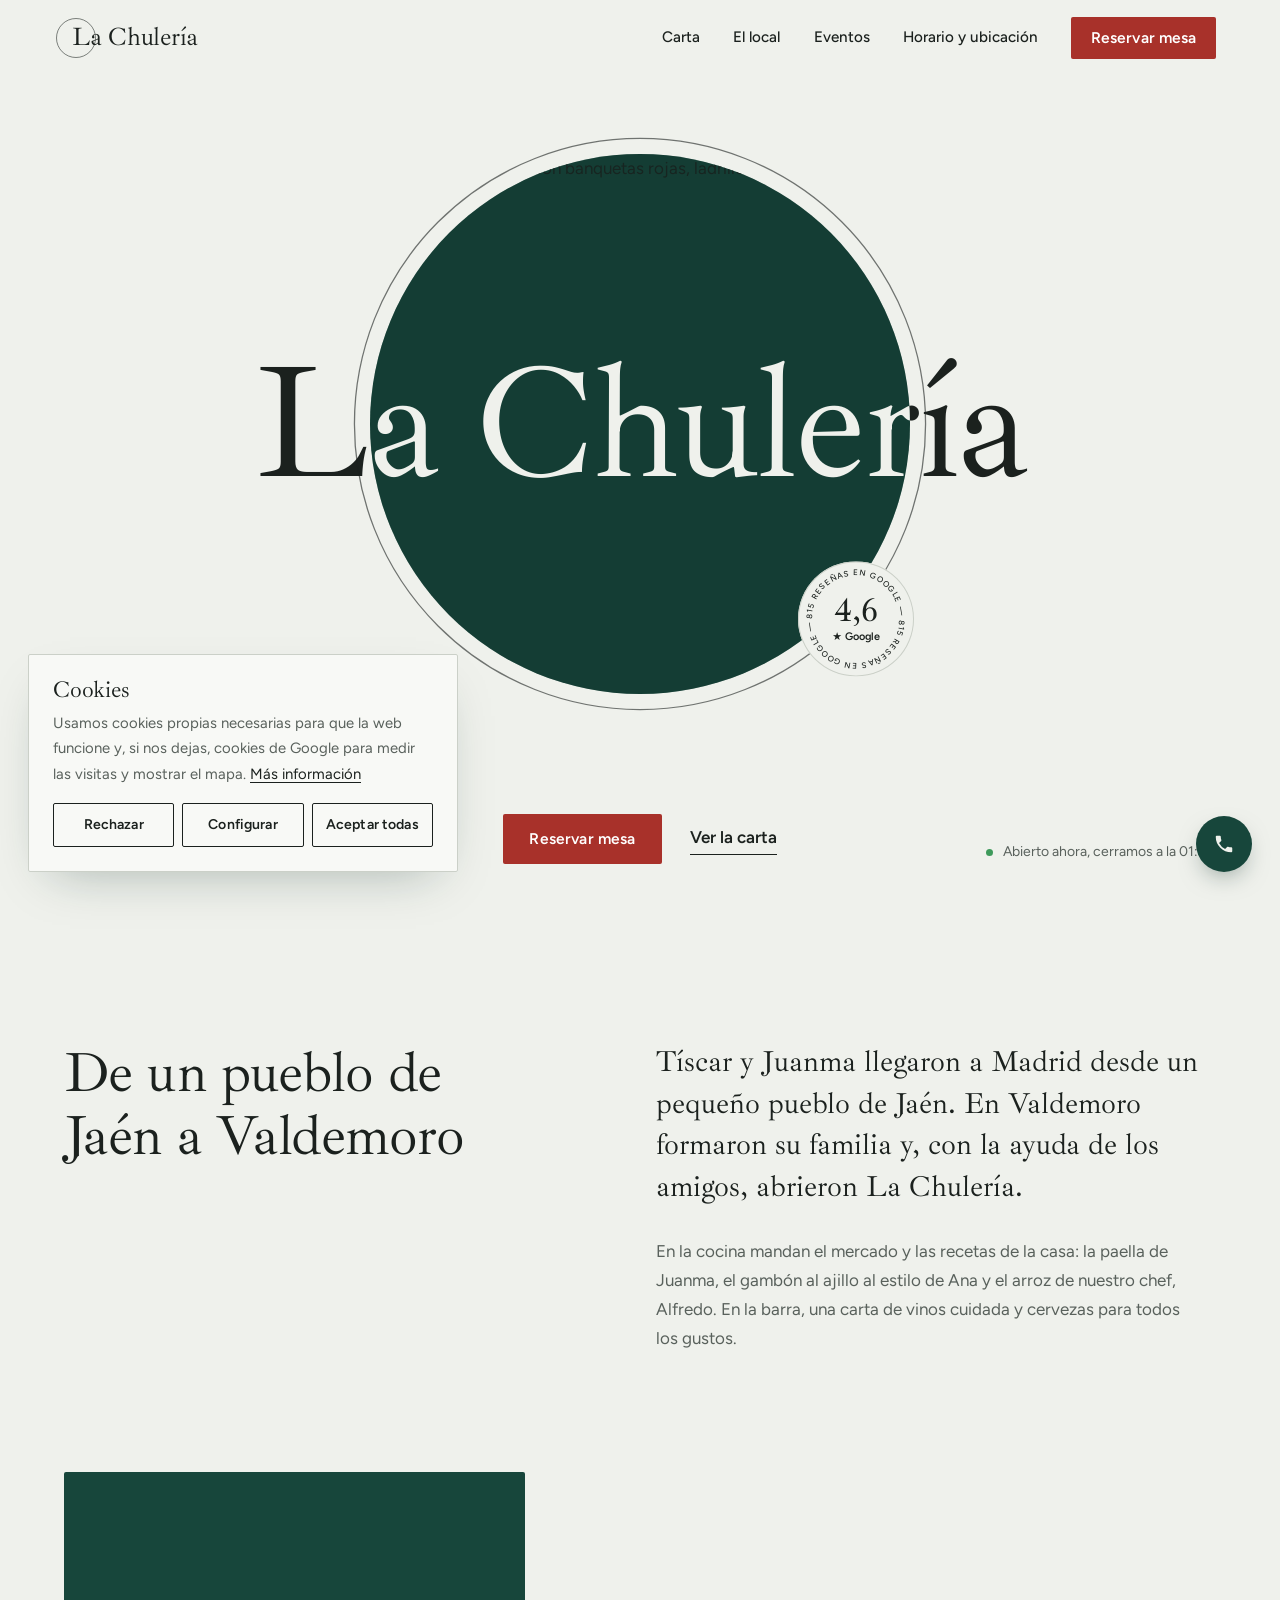
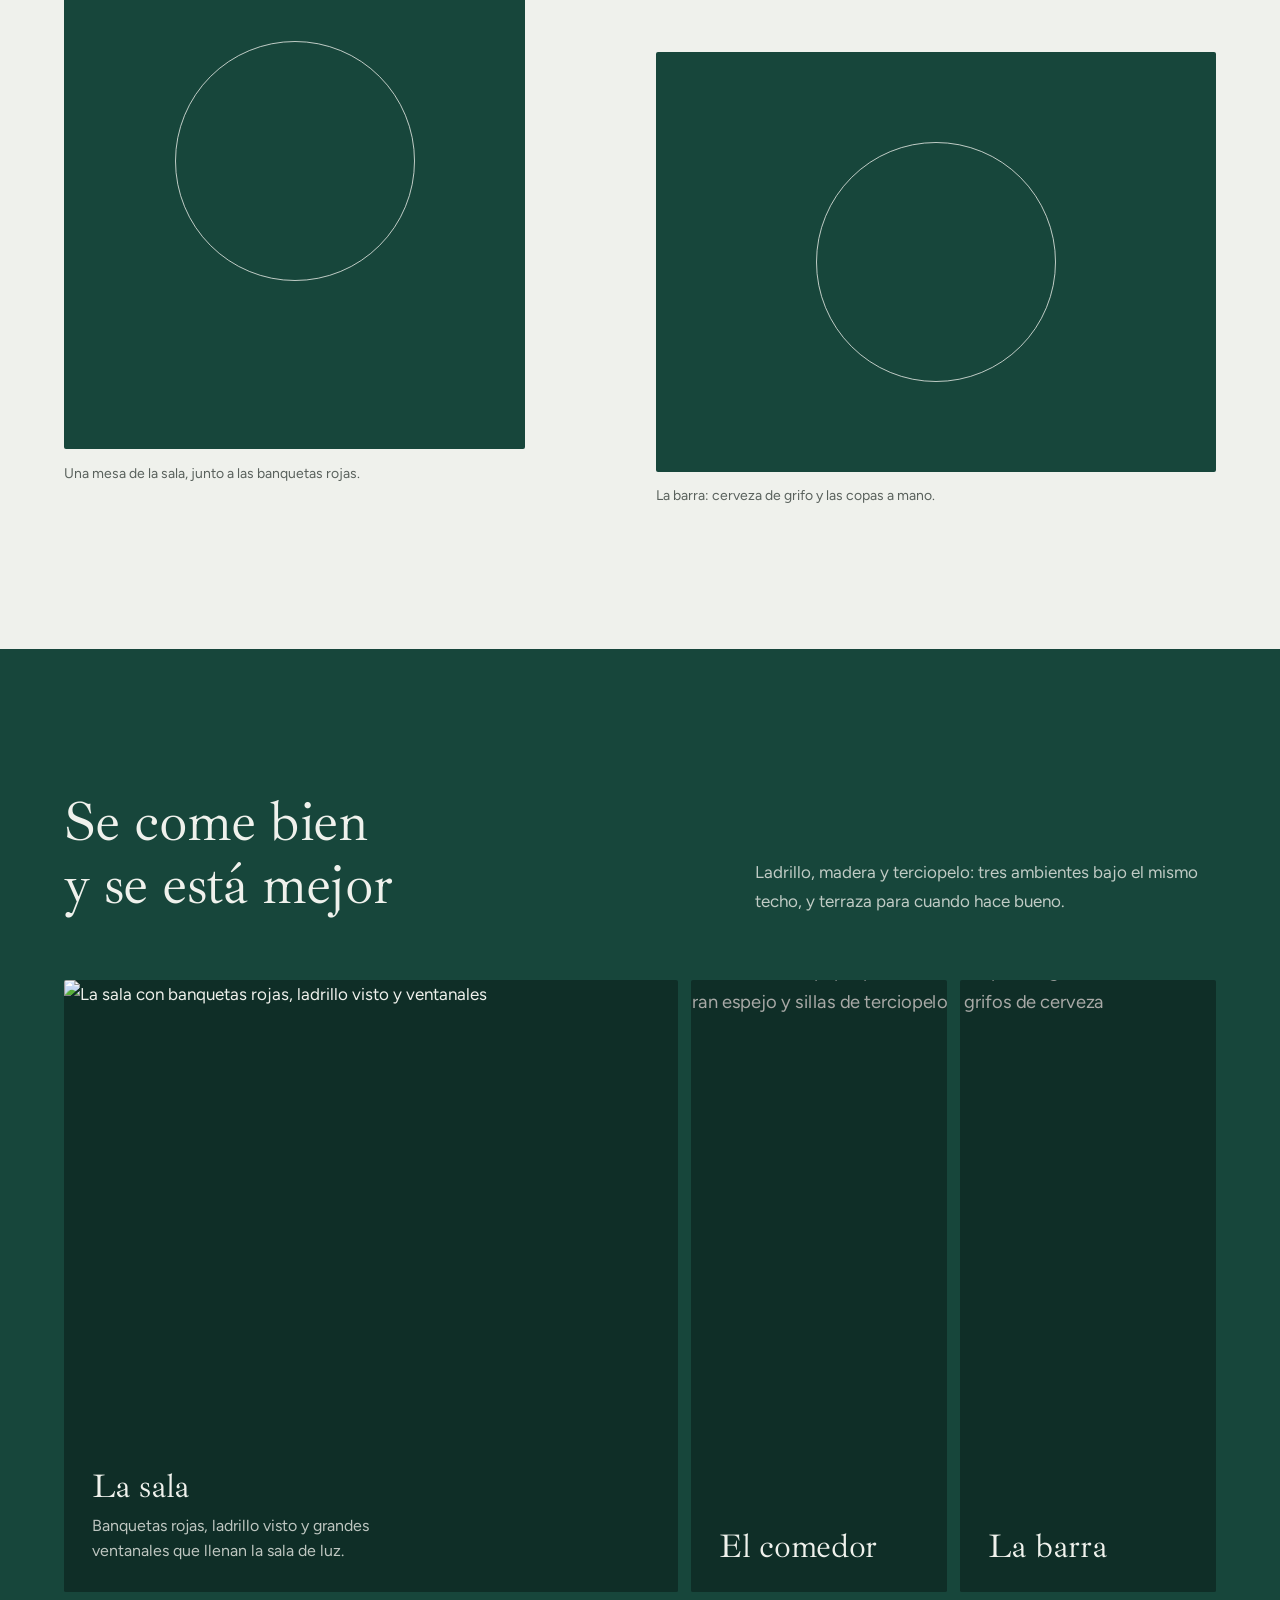
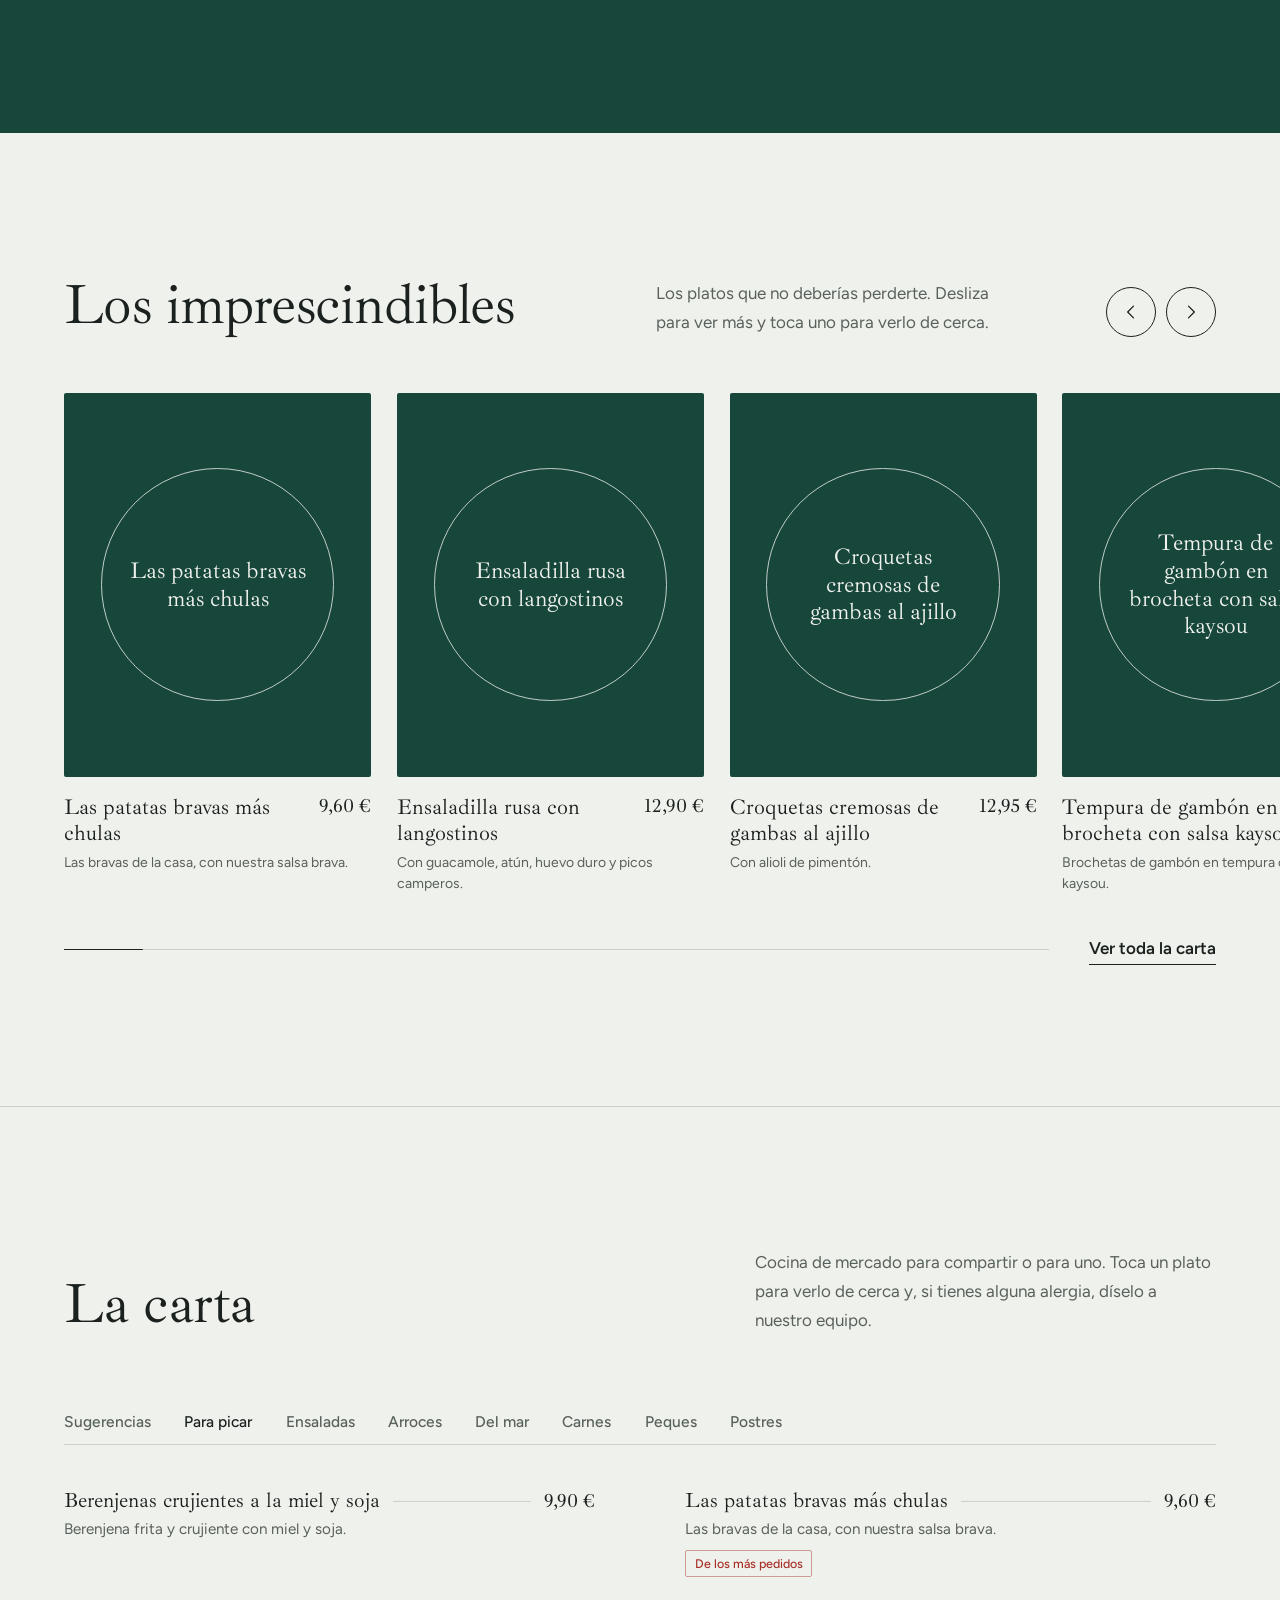
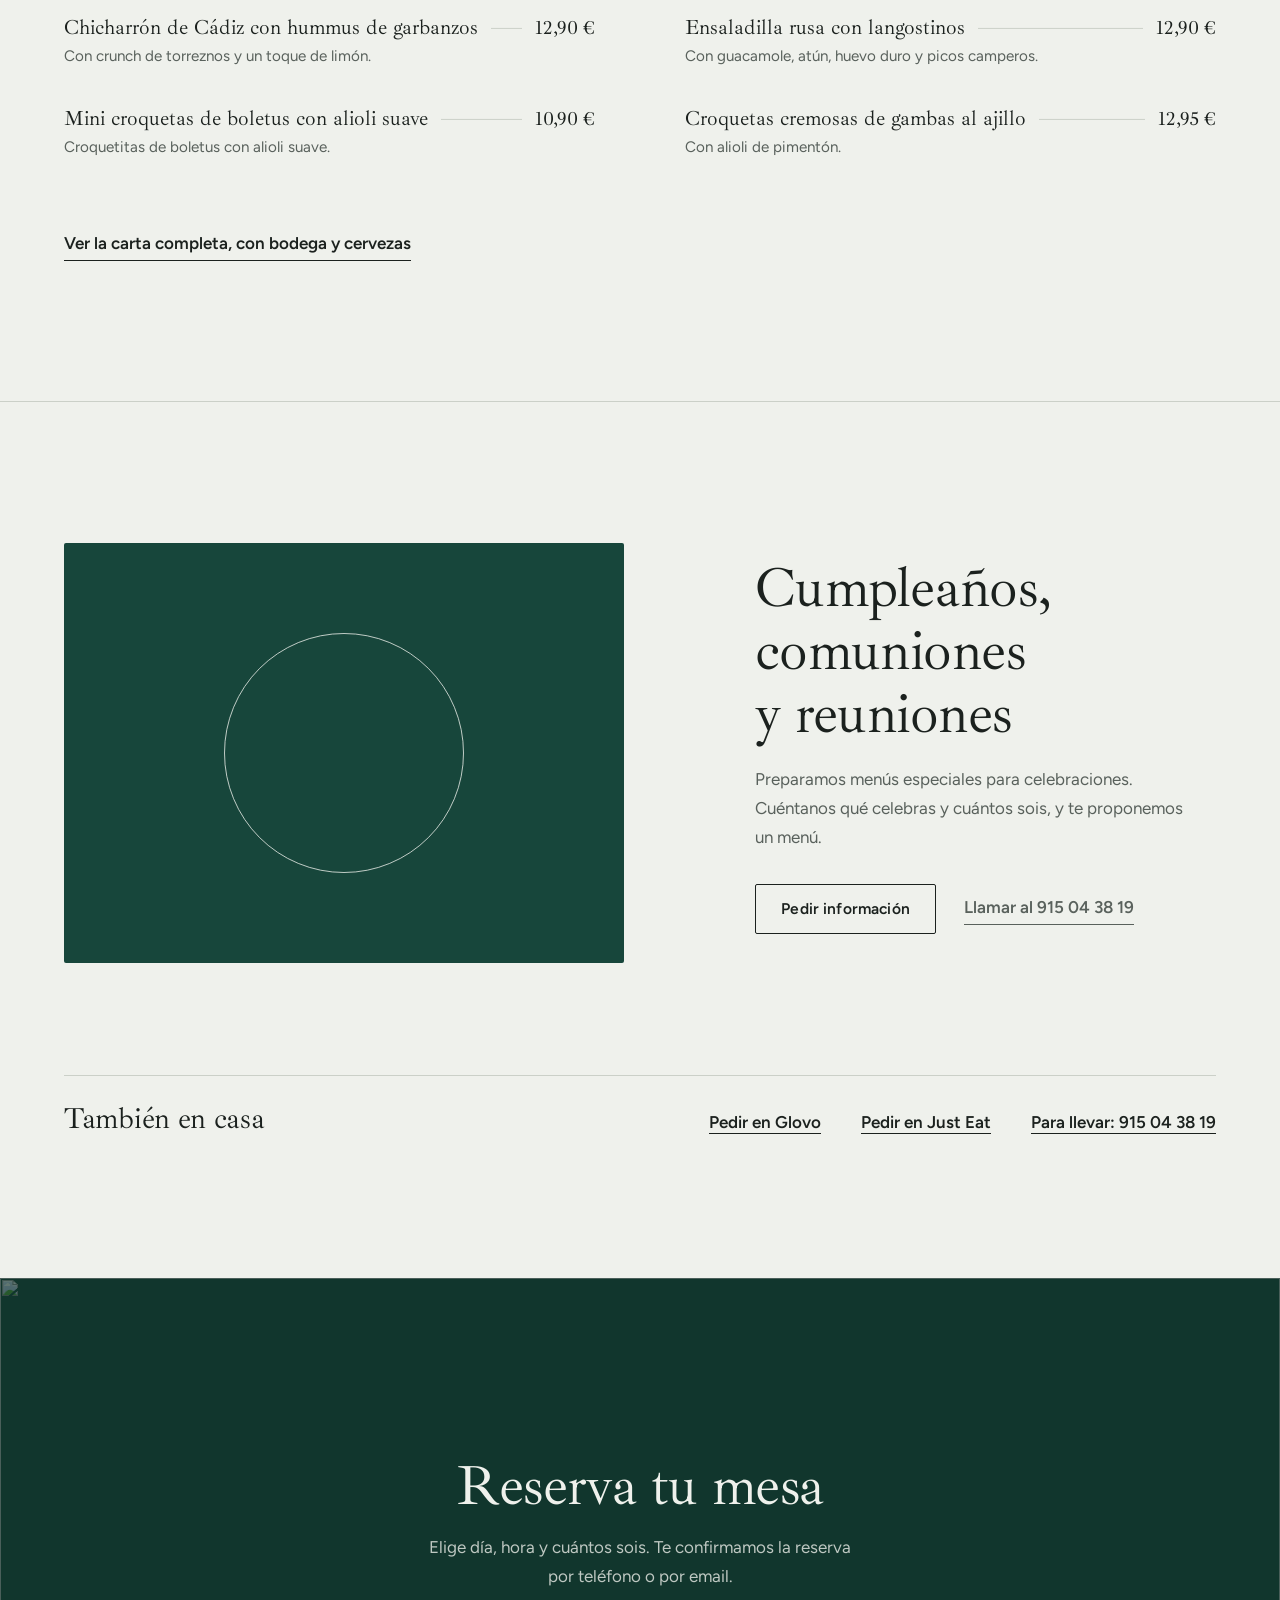
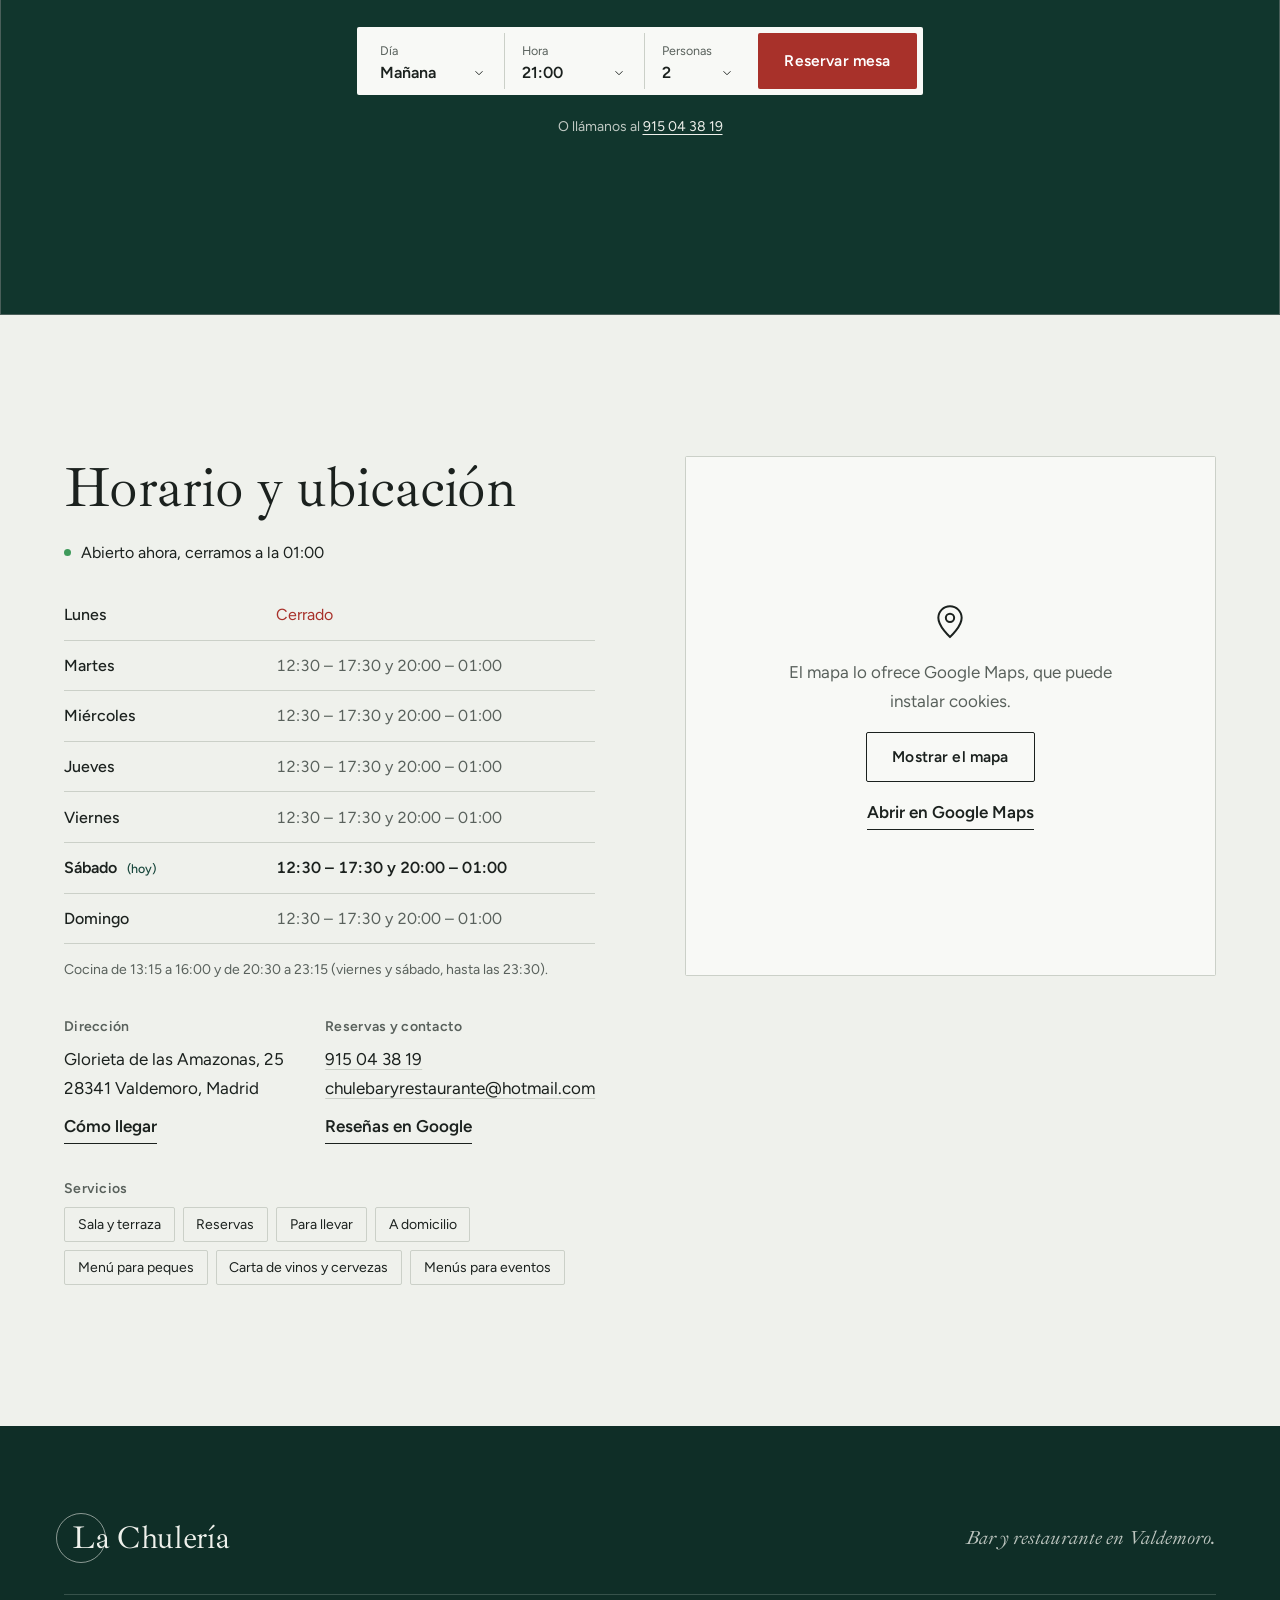
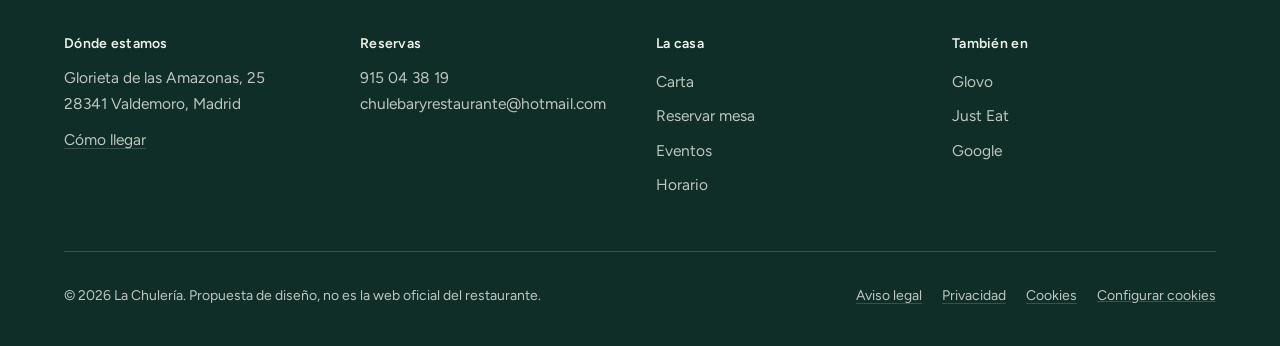
==== commit 09253d87: "Versión minimalista y formal: Ibarra Real Nova, portada con el nombre cruzando el círculo, carta com" ====
--- a/index.html
+++ b/index.html
@@ -29,18 +29,16 @@
   <link rel="icon" href="favicon.ico" sizes="any">
   <link rel="apple-touch-icon" href="img/apple-touch-icon.png">
   <link rel="manifest" href="site.webmanifest">
-  <meta name="theme-color" content="#17463B">
+  <meta name="theme-color" content="#EFF1EC">
 
   <!-- Velocidad: conexión anticipada con los servidores de fuentes, fotos y librerías -->
   <link rel="preconnect" href="https://fonts.googleapis.com">
   <link rel="preconnect" href="https://fonts.gstatic.com" crossorigin>
   <link rel="preconnect" href="https://lachuleria.es">
   <link rel="preconnect" href="https://cdn.jsdelivr.net">
-  <link href="https://fonts.googleapis.com/css2?family=Cormorant+Garamond:ital,wght@0,500;0,600;0,700;1,500;1,600&amp;family=Figtree:wght@400;500;600;700&amp;display=swap" rel="stylesheet">
+  <link href="https://fonts.googleapis.com/css2?family=Ibarra+Real+Nova:ital,wght@0,400;0,500;0,600;1,400&amp;family=Figtree:wght@400;500;600&amp;display=swap" rel="stylesheet">
   <link rel="stylesheet" href="css/estilos.css">
-  <!-- Intro con el logo: solo la primera vez que se entra en la sesión -->
-  <script>(function(){try{if(sessionStorage.getItem("intro-vista")||matchMedia("(prefers-reduced-motion: reduce)").matches)return;document.documentElement.classList.add("intro-pendiente");window.__temporizadorIntro=setTimeout(function(){document.documentElement.classList.remove("intro-pendiente");},2500);}catch(e){}})();</script>
-  <link rel="preload" as="image" imagesrcset="https://lachuleria.es/wp-content/uploads/2024/03/DSC5617-768x511.jpg 768w, https://lachuleria.es/wp-content/uploads/2024/03/DSC5617-1024x681.jpg 1024w, https://lachuleria.es/wp-content/uploads/2024/03/DSC5617-1536x1022.jpg 1536w" imagesizes="100vw" fetchpriority="high">
+  <link rel="preload" as="image" imagesrcset="https://lachuleria.es/wp-content/uploads/2024/03/DSC5617-768x511.jpg 768w, https://lachuleria.es/wp-content/uploads/2024/03/DSC5617-1024x681.jpg 1024w, https://lachuleria.es/wp-content/uploads/2024/03/DSC5617-1536x1022.jpg 1536w" imagesizes="(max-width: 700px) 80vw, 60vh" fetchpriority="high">
   <!-- Datos estructurados: Google entiende que es un restaurante, dónde está y su horario -->
   <script type="application/ld+json">
   {
@@ -85,26 +83,17 @@
 
   <a class="saltar" href="#contenido">Saltar al contenido</a>
 
-  <!-- Intro de la primera visita: solo se ve si el navegador la activa (ver <head>) -->
-  <div class="intro" aria-hidden="true">
-    <div class="intro__marca">
-      <svg class="intro__circulo" viewBox="0 0 200 200"><circle cx="100" cy="100" r="96"/></svg>
-      <span class="intro__nombre">La Chulería</span>
-      <span class="intro__sub">Bar &amp; restaurante</span>
-    </div>
-  </div>
-
   <!-- ===================== CABECERA ===================== -->
   <header class="cabecera">
     <div class="contenedor cabecera__fila">
       <a class="logo" href="index.html" aria-label="La Chulería, ir al inicio">
         <span class="logo__circulo" aria-hidden="true"></span>
-        <span class="logo__texto"><span class="logo__nombre">La Chulería</span><span class="logo__sub">Bar &amp; restaurante</span></span>
+        <span class="logo__nombre">La Chulería</span>
       </a>
 
       <nav class="nav" aria-label="Principal">
-        <a href="index.html">Inicio</a>
         <a href="carta.html">Carta</a>
+        <a href="index.html#local">El local</a>
         <a href="index.html#eventos">Eventos</a>
         <a href="index.html#visitanos">Horario y ubicación</a>
         <a class="boton boton--rojo nav__reservar" href="reservas.html">Reservar mesa</a>
@@ -118,25 +107,162 @@
 
   <main id="contenido">
 
-    <!-- ===================== PORTADA ===================== -->
-    <section class="portada">
-      <div class="portada__fondo">
-        <img src="https://lachuleria.es/wp-content/uploads/2024/03/DSC5617-1024x681.jpg" srcset="https://lachuleria.es/wp-content/uploads/2024/03/DSC5617-768x511.jpg 768w, https://lachuleria.es/wp-content/uploads/2024/03/DSC5617-1024x681.jpg 1024w, https://lachuleria.es/wp-content/uploads/2024/03/DSC5617-1536x1022.jpg 1536w" sizes="100vw" width="1024" height="681" alt="Sala de La Chulería con banquetas rojas, ladrillo visto y mesas de madera" fetchpriority="high" decoding="async">
-      </div>
-      <div class="contenedor portada__contenido">
-        <p class="estado estado--chip"><span class="estado__punto" aria-hidden="true"></span><span class="estado__texto">Consultando horario</span></p>
-        <p class="portada__lema">Bar &amp; restaurante en Valdemoro</p>
-        <h1 class="portada__titulo">
-          <span class="linea"><span>Cocina de mercado</span></span>
-          <span class="linea"><span>con mucha <em class="portada__acento">chulería</em></span></span>
-        </h1>
-        <p class="portada__intro">
-          Bravas de las que se piden dos veces, arroces de la casa, buen vino y cerveza bien fría.
-          En la sala o en la terraza.
-        </p>
+    <!-- ===================== PORTADA =====================
+         El nombre cruza un círculo con la foto de la sala, como en el logo.
+         Dentro del círculo hay una copia del nombre en blanco, colocada en el mismo sitio. -->
+    <section class="portada" aria-labelledby="portada-titulo">
+      <div class="portada__escena">
+        <div class="portada__circulo">
+          <div class="portada__foto">
+            <img src="https://lachuleria.es/wp-content/uploads/2024/03/DSC5617-1024x681.jpg" srcset="https://lachuleria.es/wp-content/uploads/2024/03/DSC5617-768x511.jpg 768w, https://lachuleria.es/wp-content/uploads/2024/03/DSC5617-1024x681.jpg 1024w, https://lachuleria.es/wp-content/uploads/2024/03/DSC5617-1536x1022.jpg 1536w" sizes="(max-width: 700px) 80vw, 60vh" width="1024" height="681" alt="Sala de La Chulería con banquetas rojas, ladrillo visto y ventanales" fetchpriority="high" decoding="async">
+          </div>
+          <span class="portada__nombre portada__nombre--claro" aria-hidden="true">La Chulería</span>
+        </div>
+        <svg class="portada__trazo" viewBox="0 0 200 200" aria-hidden="true" focusable="false"><circle cx="100" cy="100" r="99.5"/></svg>
+        <h1 class="portada__nombre" id="portada-titulo">La Chulería</h1>
+        <a class="sello portada__sello" data-enlace="resenasGoogle" target="_blank" rel="noopener"></a>
+      </div>
+
+      <div class="contenedor portada__pie">
+        <p class="portada__lema">Bar y restaurante en Valdemoro. Bravas, arroces de la casa, buen vino y cerveza bien fría, en la sala o en la terraza.</p>
+        <div class="portada__acciones">
+          <a class="boton boton--rojo" href="reservas.html">Reservar mesa</a>
+          <a class="enlace" href="carta.html">Ver la carta</a>
+        </div>
+        <p class="estado portada__estado"><span class="estado__punto" aria-hidden="true"></span><span class="estado__texto">Consultando horario</span></p>
+      </div>
+    </section>
+
+    <!-- ===================== HISTORIA ===================== -->
+    <section class="seccion historia" id="historia" aria-labelledby="historia-titulo">
+      <div class="contenedor historia__rejilla">
+        <h2 class="titulo historia__titulo" id="historia-titulo">De un pueblo de Jaén a Valdemoro</h2>
+        <div class="historia__texto">
+          <p class="entradilla">
+            Tíscar y Juanma llegaron a Madrid desde un pequeño pueblo de Jaén. En Valdemoro formaron su familia
+            y, con la ayuda de los amigos, abrieron La Chulería.
+          </p>
+          <p>
+            En la cocina mandan el mercado y las recetas de la casa: la paella de Juanma, el gambón al ajillo
+            al estilo de Ana y el arroz de nuestro chef, Alfredo. En la barra, una carta de vinos cuidada
+            y cervezas para todos los gustos.
+          </p>
+        </div>
+        <figure class="historia__foto historia__foto--alta">
+          <div class="foto"><img src="https://lachuleria.es/wp-content/uploads/2024/03/DSC5669-830x1024.jpg" srcset="https://lachuleria.es/wp-content/uploads/2024/03/DSC5669-768x948.jpg 768w, https://lachuleria.es/wp-content/uploads/2024/03/DSC5669-830x1024.jpg 830w, https://lachuleria.es/wp-content/uploads/2024/03/DSC5669-1244x1536.jpg 1244w" sizes="(max-width: 860px) 92vw, 38vw" width="830" height="1024" alt="Mesa con flores junto a las banquetas rojas de la sala" loading="lazy" decoding="async" data-parallax></div>
+          <figcaption>Una mesa de la sala, junto a las banquetas rojas.</figcaption>
+        </figure>
+        <figure class="historia__foto historia__foto--ancha">
+          <div class="foto"><img src="https://lachuleria.es/wp-content/uploads/2024/03/DSC5771-1024x783.jpg" srcset="https://lachuleria.es/wp-content/uploads/2024/03/DSC5771-768x587.jpg 768w, https://lachuleria.es/wp-content/uploads/2024/03/DSC5771-1024x783.jpg 1024w, https://lachuleria.es/wp-content/uploads/2024/03/DSC5771-1536x1174.jpg 1536w" sizes="(max-width: 860px) 92vw, 46vw" width="1024" height="783" alt="La barra con los grifos de cerveza y las copas colgadas" loading="lazy" decoding="async" data-parallax></div>
+          <figcaption>La barra: cerveza de grifo y las copas a mano.</figcaption>
+        </figure>
+      </div>
+    </section>
+
+    <!-- ===================== EL LOCAL ===================== -->
+    <section class="seccion local" id="local" aria-labelledby="local-titulo">
+      <div class="contenedor">
+        <div class="cabeza-seccion">
+          <h2 class="titulo" id="local-titulo">Se come bien y se está mejor</h2>
+          <p class="cabeza-seccion__texto">Ladrillo, madera y terciopelo: tres ambientes bajo el mismo techo, y terraza para cuando hace bueno.</p>
+        </div>
+        <!-- El panel que señalas se abre; en el móvil van uno debajo de otro -->
+        <ul class="local__paneles">
+          <li class="panel activo">
+            <div class="panel__foto"><img src="https://lachuleria.es/wp-content/uploads/2024/03/DSC5618-1024x681.jpg" srcset="https://lachuleria.es/wp-content/uploads/2024/03/DSC5618-768x511.jpg 768w, https://lachuleria.es/wp-content/uploads/2024/03/DSC5618-1024x681.jpg 1024w, https://lachuleria.es/wp-content/uploads/2024/03/DSC5618-1536x1022.jpg 1536w" sizes="(max-width: 860px) 92vw, 52vw" width="1024" height="681" alt="La sala con banquetas rojas, ladrillo visto y ventanales" loading="lazy" decoding="async"></div>
+            <div class="panel__texto">
+              <h3 class="panel__nombre">La sala</h3>
+              <div class="panel__mas"><p class="panel__desc">Banquetas rojas, ladrillo visto y grandes ventanales que llenan la sala de luz.</p></div>
+            </div>
+          </li>
+          <li class="panel">
+            <div class="panel__foto"><img src="https://lachuleria.es/wp-content/uploads/2024/03/DSC5640-1024x681.jpg" srcset="https://lachuleria.es/wp-content/uploads/2024/03/DSC5640-768x511.jpg 768w, https://lachuleria.es/wp-content/uploads/2024/03/DSC5640-1024x681.jpg 1024w, https://lachuleria.es/wp-content/uploads/2024/03/DSC5640-1536x1022.jpg 1536w" sizes="(max-width: 860px) 92vw, 52vw" width="1024" height="681" alt="Comedor con papel pintado, un gran espejo y sillas de terciopelo" loading="lazy" decoding="async"></div>
+            <div class="panel__texto">
+              <h3 class="panel__nombre">El comedor</h3>
+              <div class="panel__mas"><p class="panel__desc">Papel pintado, un gran espejo y sillas de terciopelo, para comidas y cenas con calma.</p></div>
+            </div>
+          </li>
+          <li class="panel">
+            <div class="panel__foto"><img src="https://lachuleria.es/wp-content/uploads/2024/03/DSC5657-1024x681.jpg" srcset="https://lachuleria.es/wp-content/uploads/2024/03/DSC5657-768x511.jpg 768w, https://lachuleria.es/wp-content/uploads/2024/03/DSC5657-1024x681.jpg 1024w, https://lachuleria.es/wp-content/uploads/2024/03/DSC5657-1536x1022.jpg 1536w" sizes="(max-width: 860px) 92vw, 52vw" width="1024" height="681" alt="Copas colgadas sobre la barra y grifos de cerveza" loading="lazy" decoding="async"></div>
+            <div class="panel__texto">
+              <h3 class="panel__nombre">La barra</h3>
+              <div class="panel__mas"><p class="panel__desc">Copas colgadas, cerveza de grifo y vinos de Ribera, Rioja, Rueda o Rías Baixas.</p></div>
+            </div>
+          </li>
+        </ul>
+      </div>
+    </section>
+
+    <!-- ===================== LOS IMPRESCINDIBLES ===================== -->
+    <section class="seccion destacados" id="imprescindibles" aria-labelledby="destacados-titulo">
+      <div class="contenedor destacados__cabeza">
+        <h2 class="titulo" id="destacados-titulo">Los imprescindibles</h2>
+        <p class="cabeza-seccion__texto">Los platos que no deberías perderte. Desliza para ver más y toca uno para verlo de cerca.</p>
+        <div class="carrusel__controles">
+          <button type="button" class="carrusel__boton" data-carrusel="anterior" aria-label="Platos anteriores"><svg viewBox="0 0 24 24" aria-hidden="true"><path d="M15 5l-7 7 7 7"/></svg></button>
+          <button type="button" class="carrusel__boton" data-carrusel="siguiente" aria-label="Más platos"><svg viewBox="0 0 24 24" aria-hidden="true"><path d="M9 5l7 7-7 7"/></svg></button>
+        </div>
+      </div>
+      <!-- Se rellena desde js/inicio.js con los platos marcados como "destacado" -->
+      <div class="carrusel" tabindex="0" aria-label="Platos imprescindibles">
+        <ul class="carrusel__pista" id="lista-destacados"></ul>
+      </div>
+      <div class="contenedor destacados__pie">
+        <div class="carrusel__progreso" aria-hidden="true"><span></span></div>
+        <a class="enlace" href="carta.html">Ver toda la carta</a>
+      </div>
+    </section>
+
+    <!-- ===================== LA CARTA ===================== -->
+    <section class="seccion carta-resumen" id="carta" aria-labelledby="carta-titulo">
+      <div class="contenedor">
+        <div class="cabeza-seccion">
+          <h2 class="titulo" id="carta-titulo">La carta</h2>
+          <p class="cabeza-seccion__texto">Cocina de mercado para compartir o para uno. Toca un plato para verlo de cerca y, si tienes alguna alergia, díselo a nuestro equipo.</p>
+        </div>
+        <div class="pestanas" role="tablist" aria-label="Categorías de la carta" id="pestanas-carta"></div>
+        <div class="carta-resumen__panel" id="panel-carta" role="tabpanel"></div>
+        <a class="enlace carta-resumen__todo" href="carta.html">Ver la carta completa, con bodega y cervezas</a>
+      </div>
+    </section>
+
+    <!-- ===================== EVENTOS Y A DOMICILIO ===================== -->
+    <section class="seccion eventos" id="eventos" aria-labelledby="eventos-titulo">
+      <div class="contenedor eventos__rejilla">
+        <figure class="eventos__foto">
+          <div class="foto"><img src="https://lachuleria.es/wp-content/uploads/2024/03/DSC5631-1024x682.jpg" srcset="https://lachuleria.es/wp-content/uploads/2024/03/DSC5631-768x511.jpg 768w, https://lachuleria.es/wp-content/uploads/2024/03/DSC5631-1024x682.jpg 1024w, https://lachuleria.es/wp-content/uploads/2024/03/DSC5631-1536x1022.jpg 1536w" sizes="(max-width: 860px) 92vw, 50vw" width="1024" height="682" alt="Mesa puesta con flores, copas y platos" loading="lazy" decoding="async" data-parallax></div>
+        </figure>
+        <div class="eventos__texto">
+          <h2 class="titulo" id="eventos-titulo">Cumpleaños, comuniones y reuniones</h2>
+          <p>Preparamos menús especiales para celebraciones. Cuéntanos qué celebras y cuántos sois, y te proponemos un menú.</p>
+          <p class="eventos__acciones">
+            <a class="boton boton--contorno" href="reservas.html?motivo=evento">Pedir información</a>
+            <a class="enlace" data-enlace="telefono">Llamar al <span data-dato="telefono"></span></a>
+          </p>
+        </div>
+      </div>
+
+      <div class="contenedor domicilio">
+        <h2 class="domicilio__titulo">También en casa</h2>
+        <ul class="domicilio__lista">
+          <li><a data-enlace="glovo" target="_blank" rel="noopener">Pedir en Glovo</a></li>
+          <li><a data-enlace="justEat" target="_blank" rel="noopener">Pedir en Just Eat</a></li>
+          <li><a data-enlace="telefono">Para llevar: <span data-dato="telefono"></span></a></li>
+        </ul>
+      </div>
+    </section>
+
+    <!-- ===================== RESERVA: la foto se abre desde un círculo ===================== -->
+    <section class="reserva" id="reserva" aria-labelledby="reserva-titulo">
+      <div class="reserva__fondo">
+        <img src="https://lachuleria.es/wp-content/uploads/2024/03/DSC5747-1024x849.jpg" srcset="https://lachuleria.es/wp-content/uploads/2024/03/DSC5747-768x637.jpg 768w, https://lachuleria.es/wp-content/uploads/2024/03/DSC5747-1024x849.jpg 1024w, https://lachuleria.es/wp-content/uploads/2024/03/DSC5747-1536x1274.jpg 1536w" sizes="100vw" width="1024" height="849" alt="" loading="lazy" decoding="async">
+      </div>
+      <div class="contenedor reserva__contenido">
+        <h2 class="titulo reserva__titulo" id="reserva-titulo">Reserva tu mesa</h2>
+        <p class="reserva__texto">Elige día, hora y cuántos sois. Te confirmamos la reserva por teléfono o por email.</p>
 
         <!-- Reserva rápida: lleva al formulario con estos datos ya rellenos -->
-        <form class="reserva-rapida portada__acciones" action="reservas.html" method="get" aria-label="Reserva rápida">
+        <form class="reserva-rapida" action="reservas.html" method="get" aria-label="Reserva rápida">
           <label class="reserva-rapida__campo">
             <span>Día</span>
             <select name="fecha" id="rr-fecha"></select>
@@ -151,216 +277,15 @@
           </label>
           <button type="submit" class="boton boton--rojo">Reservar mesa</button>
         </form>
-      </div>
-
-      <a class="sello portada__sello" data-enlace="resenasGoogle" target="_blank" rel="noopener"></a>
-
-      <div class="contenedor portada__pie">
-        <a class="enlace-flecha enlace-flecha--claro" href="carta.html">Ver la carta</a>
-        <ul class="franja-info">
-          <li><a data-enlace="mapa" target="_blank" rel="noopener"><span data-dato="direccion"></span>, Valdemoro</a></li>
-          <li><a data-enlace="telefono"><span data-dato="telefono"></span></a></li>
-        </ul>
-      </div>
-    </section>
-
-    <!-- ===================== CINTA ===================== -->
-    <div class="cinta" aria-hidden="true">
-      <div class="cinta__pista">
-        <div class="cinta__grupo"><span class="cinta__item">Las bravas más chulas</span><svg class="icono-estrella" viewBox="0 0 24 24" aria-hidden="true"><path d="M12 1.5l2.6 7.9h8.3l-6.7 4.9 2.6 7.9L12 17.3l-6.8 4.9 2.6-7.9-6.7-4.9h8.3z"/></svg><span class="cinta__item">Arroces de la casa</span><svg class="icono-estrella" viewBox="0 0 24 24" aria-hidden="true"><path d="M12 1.5l2.6 7.9h8.3l-6.7 4.9 2.6 7.9L12 17.3l-6.8 4.9 2.6-7.9-6.7-4.9h8.3z"/></svg><span class="cinta__item">Sala y terraza</span><svg class="icono-estrella" viewBox="0 0 24 24" aria-hidden="true"><path d="M12 1.5l2.6 7.9h8.3l-6.7 4.9 2.6 7.9L12 17.3l-6.8 4.9 2.6-7.9-6.7-4.9h8.3z"/></svg><span class="cinta__item">Vinos y cervezas</span><svg class="icono-estrella" viewBox="0 0 24 24" aria-hidden="true"><path d="M12 1.5l2.6 7.9h8.3l-6.7 4.9 2.6 7.9L12 17.3l-6.8 4.9 2.6-7.9-6.7-4.9h8.3z"/></svg><span class="cinta__item">Menús para eventos</span><svg class="icono-estrella" viewBox="0 0 24 24" aria-hidden="true"><path d="M12 1.5l2.6 7.9h8.3l-6.7 4.9 2.6 7.9L12 17.3l-6.8 4.9 2.6-7.9-6.7-4.9h8.3z"/></svg><span class="cinta__item">Para llevar y a domicilio</span><svg class="icono-estrella" viewBox="0 0 24 24" aria-hidden="true"><path d="M12 1.5l2.6 7.9h8.3l-6.7 4.9 2.6 7.9L12 17.3l-6.8 4.9 2.6-7.9-6.7-4.9h8.3z"/></svg></div>
-        <div class="cinta__grupo"><span class="cinta__item">Las bravas más chulas</span><svg class="icono-estrella" viewBox="0 0 24 24" aria-hidden="true"><path d="M12 1.5l2.6 7.9h8.3l-6.7 4.9 2.6 7.9L12 17.3l-6.8 4.9 2.6-7.9-6.7-4.9h8.3z"/></svg><span class="cinta__item">Arroces de la casa</span><svg class="icono-estrella" viewBox="0 0 24 24" aria-hidden="true"><path d="M12 1.5l2.6 7.9h8.3l-6.7 4.9 2.6 7.9L12 17.3l-6.8 4.9 2.6-7.9-6.7-4.9h8.3z"/></svg><span class="cinta__item">Sala y terraza</span><svg class="icono-estrella" viewBox="0 0 24 24" aria-hidden="true"><path d="M12 1.5l2.6 7.9h8.3l-6.7 4.9 2.6 7.9L12 17.3l-6.8 4.9 2.6-7.9-6.7-4.9h8.3z"/></svg><span class="cinta__item">Vinos y cervezas</span><svg class="icono-estrella" viewBox="0 0 24 24" aria-hidden="true"><path d="M12 1.5l2.6 7.9h8.3l-6.7 4.9 2.6 7.9L12 17.3l-6.8 4.9 2.6-7.9-6.7-4.9h8.3z"/></svg><span class="cinta__item">Menús para eventos</span><svg class="icono-estrella" viewBox="0 0 24 24" aria-hidden="true"><path d="M12 1.5l2.6 7.9h8.3l-6.7 4.9 2.6 7.9L12 17.3l-6.8 4.9 2.6-7.9-6.7-4.9h8.3z"/></svg><span class="cinta__item">Para llevar y a domicilio</span><svg class="icono-estrella" viewBox="0 0 24 24" aria-hidden="true"><path d="M12 1.5l2.6 7.9h8.3l-6.7 4.9 2.6 7.9L12 17.3l-6.8 4.9 2.6-7.9-6.7-4.9h8.3z"/></svg></div>
-      </div>
-    </div>
-
-    <!-- ===================== NOSOTROS ===================== -->
-    <section class="seccion nosotros fondo-azulejo" id="nosotros">
-      <div class="contenedor nosotros__rejilla">
-        <div class="nosotros__collage">
-          <figure class="marco marco--rojo nosotros__grande">
-            <div class="foto">
-              <img src="https://lachuleria.es/wp-content/uploads/2024/03/DSC5669-830x1024.jpg" srcset="https://lachuleria.es/wp-content/uploads/2024/03/DSC5669-768x948.jpg 768w, https://lachuleria.es/wp-content/uploads/2024/03/DSC5669-830x1024.jpg 830w, https://lachuleria.es/wp-content/uploads/2024/03/DSC5669-1244x1536.jpg 1244w" sizes="(max-width: 860px) 80vw, 36vw" width="830" height="1024" alt="Mesa con flores frescas junto a las banquetas rojas de la sala" loading="lazy" decoding="async" data-parallax>
-            </div>
-          </figure>
-          <figure class="marco marco--circulo marco--negro nosotros__pequena">
-            <div class="foto">
-              <img src="https://lachuleria.es/wp-content/uploads/2024/03/DSC5771-1024x783.jpg" srcset="https://lachuleria.es/wp-content/uploads/2024/03/DSC5771-768x587.jpg 768w, https://lachuleria.es/wp-content/uploads/2024/03/DSC5771-1024x783.jpg 1024w, https://lachuleria.es/wp-content/uploads/2024/03/DSC5771-1536x1174.jpg 1536w" sizes="(max-width: 860px) 45vw, 18vw" width="1024" height="783" alt="La barra con los grifos de cerveza y las copas colgadas" loading="lazy" decoding="async">
-            </div>
-          </figure>
-        </div>
-
-        <div class="nosotros__texto revelar">
-          <p class="antetitulo">Nuestra historia</p>
-          <h2 class="titulo-seccion">De un pueblo de Jaén <em>a Valdemoro</em></h2>
-          <p class="entradilla">
-            Tíscar y Juanma llegaron a Madrid desde un pequeño pueblo de Jaén. En Valdemoro formaron su familia
-            y, con la ayuda de los amigos, abrieron La Chulería.
-          </p>
-          <p>
-            En la cocina mandan el mercado y las recetas de la casa: la paella de Juanma, el gambón al ajillo
-            al estilo de Ana y el arroz de nuestro chef, Alfredo. Y en la barra, una carta de vinos cuidada
-            y cervezas para todos los gustos.
-          </p>
-          <dl class="cifras">
-            <div><dt>Nota en Google</dt><dd data-dato="valoracion.nota">4,6</dd></div>
-            <div><dt>Reseñas en Google</dt><dd data-dato="valoracion.resenas">815</dd></div>
-            <div><dt>Por persona</dt><dd data-dato="precioMedio" data-no-contar>20–30 €</dd></div>
-          </dl>
-        </div>
-      </div>
-    </section>
-
-    <!-- ===================== EL LOCAL ===================== -->
-    <section class="seccion local" id="local" aria-labelledby="local-titulo">
-      <div class="contenedor">
-        <div class="cabeza-seccion revelar">
-          <div>
-            <p class="antetitulo">El local</p>
-            <h2 class="titulo-seccion" id="local-titulo">Se come bien <em>y se está mejor</em></h2>
-          </div>
-          <p class="cabeza-seccion__texto">Ladrillo, madera y terciopelo: tres ambientes bajo el mismo techo, y terraza para cuando hace bueno.</p>
-        </div>
-
-        <!-- El panel que señalas se abre; en el móvil van uno debajo de otro -->
-        <ul class="local__paneles">
-          <li class="panel activo">
-            <div class="panel__foto"><img src="https://lachuleria.es/wp-content/uploads/2024/03/DSC5618-1024x681.jpg" srcset="https://lachuleria.es/wp-content/uploads/2024/03/DSC5618-768x511.jpg 768w, https://lachuleria.es/wp-content/uploads/2024/03/DSC5618-1024x681.jpg 1024w, https://lachuleria.es/wp-content/uploads/2024/03/DSC5618-1536x1022.jpg 1536w" sizes="(max-width: 860px) 92vw, 52vw" width="1024" height="681" alt="La sala con banquetas rojas, ladrillo visto y ventanales" loading="lazy" decoding="async"></div>
-            <div class="panel__texto">
-              <span class="panel__numero">01</span>
-              <h3 class="panel__nombre">La sala</h3>
-              <div class="panel__mas"><p class="panel__desc">Banquetas rojas, ladrillo visto y grandes ventanales que llenan la sala de luz.</p></div>
-            </div>
-          </li>
-          <li class="panel">
-            <div class="panel__foto"><img src="https://lachuleria.es/wp-content/uploads/2024/03/DSC5640-1024x681.jpg" srcset="https://lachuleria.es/wp-content/uploads/2024/03/DSC5640-768x511.jpg 768w, https://lachuleria.es/wp-content/uploads/2024/03/DSC5640-1024x681.jpg 1024w, https://lachuleria.es/wp-content/uploads/2024/03/DSC5640-1536x1022.jpg 1536w" sizes="(max-width: 860px) 92vw, 52vw" width="1024" height="681" alt="Comedor con papel pintado, un gran espejo y sillas de terciopelo" loading="lazy" decoding="async"></div>
-            <div class="panel__texto">
-              <span class="panel__numero">02</span>
-              <h3 class="panel__nombre">El comedor</h3>
-              <div class="panel__mas"><p class="panel__desc">Papel pintado, un gran espejo y sillas de terciopelo, para comidas y cenas con calma.</p></div>
-            </div>
-          </li>
-          <li class="panel">
-            <div class="panel__foto"><img src="https://lachuleria.es/wp-content/uploads/2024/03/DSC5657-1024x681.jpg" srcset="https://lachuleria.es/wp-content/uploads/2024/03/DSC5657-768x511.jpg 768w, https://lachuleria.es/wp-content/uploads/2024/03/DSC5657-1024x681.jpg 1024w, https://lachuleria.es/wp-content/uploads/2024/03/DSC5657-1536x1022.jpg 1536w" sizes="(max-width: 860px) 92vw, 52vw" width="1024" height="681" alt="Copas colgadas sobre la barra y grifos de cerveza" loading="lazy" decoding="async"></div>
-            <div class="panel__texto">
-              <span class="panel__numero">03</span>
-              <h3 class="panel__nombre">La barra</h3>
-              <div class="panel__mas"><p class="panel__desc">Copas colgadas, cerveza de grifo y vinos de Ribera, Rioja, Rueda o Rías Baixas.</p></div>
-            </div>
-          </li>
-        </ul>
-      </div>
-    </section>
-
-    <!-- ===================== LOS IMPRESCINDIBLES ===================== -->
-    <section class="seccion destacados" id="imprescindibles" aria-labelledby="destacados-titulo">
-      <div class="contenedor destacados__cabeza">
-        <div>
-          <h2 class="titulo-seccion" id="destacados-titulo">Los <em>imprescindibles</em></h2>
-          <p class="cabeza-seccion__texto">Lo que no te puedes ir sin probar. Desliza para ver más y toca un plato para verlo de cerca.</p>
-        </div>
-        <div class="carrusel__controles">
-          <button type="button" class="carrusel__boton" data-carrusel="anterior" aria-label="Platos anteriores">
-            <svg viewBox="0 0 24 24" aria-hidden="true"><path d="M15 5l-7 7 7 7"/></svg>
-          </button>
-          <button type="button" class="carrusel__boton" data-carrusel="siguiente" aria-label="Más platos">
-            <svg viewBox="0 0 24 24" aria-hidden="true"><path d="M9 5l7 7-7 7"/></svg>
-          </button>
-        </div>
-      </div>
-      <!-- Se rellena desde js/inicio.js con los platos marcados como "destacado" -->
-      <div class="carrusel" tabindex="0" aria-label="Platos imprescindibles">
-        <ul class="carrusel__pista" id="lista-destacados"></ul>
-      </div>
-      <div class="contenedor destacados__pie">
-        <div class="carrusel__progreso" aria-hidden="true"><span></span></div>
-        <a class="enlace-flecha" href="carta.html">Ver toda la carta</a>
-      </div>
-    </section>
-
-    <!-- ===================== ARROCES DE LA CASA ===================== -->
-    <section class="seccion arroces fondo-azulejo" id="arroces" aria-labelledby="arroces-titulo">
-      <div class="contenedor arroces__rejilla">
-        <div class="arroces__fotos">
-          <figure class="marco marco--rojo arroces__grande">
-            <div class="foto"><img src="https://lachuleria.es/wp-content/uploads/2024/03/PAELLA-DE-SECRETO-2-1024x681.jpg" srcset="https://lachuleria.es/wp-content/uploads/2024/03/PAELLA-DE-SECRETO-2-768x511.jpg 768w, https://lachuleria.es/wp-content/uploads/2024/03/PAELLA-DE-SECRETO-2-1024x681.jpg 1024w, https://lachuleria.es/wp-content/uploads/2024/03/PAELLA-DE-SECRETO-2-1536x1022.jpg 1536w" sizes="(max-width: 860px) 92vw, 50vw" width="1024" height="681" alt="La paella de Juanma con secreto ibérico, pollo y verduras" loading="lazy" decoding="async"></div>
-          </figure>
-          <figure class="marco marco--circulo marco--verde arroces__pequena">
-            <div class="foto"><img src="https://lachuleria.es/wp-content/uploads/2024/03/ARROZ-NEGRO-1024x768.jpg" srcset="https://lachuleria.es/wp-content/uploads/2024/03/ARROZ-NEGRO-768x576.jpg 768w, https://lachuleria.es/wp-content/uploads/2024/03/ARROZ-NEGRO-1024x768.jpg 1024w, https://lachuleria.es/wp-content/uploads/2024/03/ARROZ-NEGRO-1536x1152.jpg 1536w" sizes="(max-width: 860px) 40vw, 18vw" width="1024" height="768" alt="Arroz negro con calamarcitos" loading="lazy" decoding="async"></div>
-          </figure>
-        </div>
-        <div class="arroces__texto revelar">
-          <p class="antetitulo">La especialidad</p>
-          <h2 class="titulo-seccion" id="arroces-titulo">Arroces <em>de la casa</em></h2>
-          <p class="cabeza-seccion__texto">De la paella de Juanma al arroz de nuestro chef, Alfredo.</p>
-          <ul class="lista-carta lista-carta--una" id="lista-arroces"></ul>
-        </div>
-      </div>
-    </section>
-
-    <!-- ===================== RESUMEN DE LA CARTA ===================== -->
-    <section class="seccion carta-resumen" id="carta">
-      <div class="contenedor">
-        <div class="cabeza-seccion revelar">
-          <h2 class="titulo-seccion">La <em>carta</em></h2>
-          <p class="cabeza-seccion__texto">Toca cualquier plato para verlo de cerca. Si tienes alguna alergia, díselo a nuestro equipo.</p>
-        </div>
-        <div class="pestanas revelar" role="tablist" aria-label="Categorías de la carta" id="pestanas-carta"></div>
-        <div class="carta-resumen__panel" id="panel-carta" role="tabpanel"></div>
-        <a class="enlace-flecha carta-resumen__todo" href="carta.html">Ver la carta completa, con bodega y cervezas</a>
-      </div>
-    </section>
-
-    <!-- ===================== EVENTOS Y A DOMICILIO ===================== -->
-    <section class="seccion planes" id="eventos">
-      <div class="contenedor planes__rejilla">
-        <article class="plan plan--eventos revelar">
-          <figure class="plan__foto foto">
-            <img src="https://lachuleria.es/wp-content/uploads/2024/03/DSC5631-1024x682.jpg" srcset="https://lachuleria.es/wp-content/uploads/2024/03/DSC5631-768x511.jpg 768w, https://lachuleria.es/wp-content/uploads/2024/03/DSC5631-1024x682.jpg 1024w, https://lachuleria.es/wp-content/uploads/2024/03/DSC5631-1536x1022.jpg 1536w" sizes="(max-width: 860px) 92vw, 30vw" width="1024" height="682" alt="Mesa puesta con flores, copas y platos" loading="lazy" decoding="async">
-          </figure>
-          <div class="plan__texto">
-            <p class="antetitulo">Celebraciones</p>
-            <h2 class="plan__titulo">Cumpleaños, comuniones y reuniones</h2>
-            <p>Preparamos menús especiales para eventos. Cuéntanos qué celebras y cuántos sois, y te proponemos un menú.</p>
-            <p class="plan__enlaces">
-              <a class="enlace-flecha" href="reservas.html?motivo=evento">Pedir información</a>
-              <a class="enlace-flecha" data-enlace="telefono">Llamar al <span data-dato="telefono"></span></a>
-            </p>
-          </div>
-        </article>
-
-        <article class="plan plan--casa revelar">
-          <div class="plan__texto">
-            <p class="antetitulo">En casa</p>
-            <h2 class="plan__titulo">La Chulería, a domicilio</h2>
-            <p>¿Plan de sofá? Pide nuestros platos a domicilio o llámanos y pásate a recogerlos.</p>
-            <ul class="plan__apps">
-              <li><a class="app" data-enlace="glovo" target="_blank" rel="noopener"><span class="app__marca app__marca--glovo" aria-hidden="true">G</span>Pedir en Glovo</a></li>
-              <li><a class="app" data-enlace="justEat" target="_blank" rel="noopener"><span class="app__marca app__marca--justeat" aria-hidden="true">J</span>Pedir en Just Eat</a></li>
-              <li><a class="app" data-enlace="telefono"><span class="app__marca" aria-hidden="true">☎</span>Para llevar: <span data-dato="telefono"></span></a></li>
-            </ul>
-          </div>
-        </article>
-      </div>
-    </section>
-
-    <!-- ===================== LLAMADA A RESERVAR ===================== -->
-    <section class="llamada">
-      <div class="llamada__fondo">
-        <img src="https://lachuleria.es/wp-content/uploads/2024/03/DSC5747-1024x849.jpg" srcset="https://lachuleria.es/wp-content/uploads/2024/03/DSC5747-768x637.jpg 768w, https://lachuleria.es/wp-content/uploads/2024/03/DSC5747-1024x849.jpg 1024w, https://lachuleria.es/wp-content/uploads/2024/03/DSC5747-1536x1274.jpg 1536w" sizes="100vw" width="1024" height="849" alt="" loading="lazy" decoding="async" data-parallax>
-      </div>
-      <div class="contenedor llamada__contenido revelar">
-        <h2 class="llamada__titulo">El fin de semana se llena. <em>Reserva tu mesa.</em></h2>
-        <div class="llamada__acciones">
-          <a class="boton boton--rojo" href="reservas.html">Reservar mesa</a>
-          <p class="llamada__nota">O llámanos al <a data-enlace="telefono"><span data-dato="telefono"></span></a></p>
-        </div>
-      </div>
-    </section>
-
-    <!-- ===================== VISÍTANOS ===================== -->
-    <section class="seccion visitanos" id="visitanos">
+        <p class="reserva__nota">O llámanos al <a data-enlace="telefono"><span data-dato="telefono"></span></a></p>
+      </div>
+    </section>
+
+    <!-- ===================== HORARIO Y UBICACIÓN ===================== -->
+    <section class="seccion visitanos" id="visitanos" aria-labelledby="visitanos-titulo">
       <div class="contenedor visitanos__rejilla">
-        <div class="visitanos__info revelar">
-          <h2 class="titulo-seccion">Horario y <em>ubicación</em></h2>
+        <div class="visitanos__info">
+          <h2 class="titulo" id="visitanos-titulo">Horario y ubicación</h2>
           <p class="estado estado--grande"><span class="estado__punto" aria-hidden="true"></span><span class="estado__texto"></span></p>
           <table class="tabla-horario"></table>
           <p class="visitanos__cocina" data-dato="notaCocina"></p>
@@ -369,7 +294,7 @@
             <div>
               <h3>Dirección</h3>
               <p><span data-dato="direccion"></span><br><span data-dato="ciudad"></span></p>
-              <a class="enlace-flecha" data-enlace="mapa" target="_blank" rel="noopener">Cómo llegar</a>
+              <a class="enlace" data-enlace="mapa" target="_blank" rel="noopener">Cómo llegar</a>
             </div>
             <div>
               <h3>Reservas y contacto</h3>
@@ -377,21 +302,21 @@
                 <a data-enlace="telefono"><span data-dato="telefono"></span></a><br>
                 <a data-enlace="email"><span data-dato="email"></span></a>
               </p>
-              <a class="enlace-flecha" data-enlace="resenasGoogle" target="_blank" rel="noopener">Ver reseñas en Google</a>
+              <a class="enlace" data-enlace="resenasGoogle" target="_blank" rel="noopener">Reseñas en Google</a>
             </div>
           </div>
 
           <h3>Servicios</h3>
-          <ul class="chips" id="servicios"></ul>
+          <ul class="servicios" id="servicios"></ul>
         </div>
 
         <!-- El mapa de Google solo se carga si el visitante lo pide o acepta sus cookies -->
-        <div class="visitanos__mapa revelar">
+        <div class="visitanos__mapa">
           <div class="mapa-aviso" id="mapa-aviso">
             <svg class="mapa-aviso__icono" viewBox="0 0 24 24" aria-hidden="true"><path d="M12 21s-7-6.2-7-11.5A7 7 0 0 1 19 9.5C19 14.8 12 21 12 21z"/><circle cx="12" cy="9.5" r="2.5"/></svg>
             <p>El mapa lo ofrece Google Maps, que puede instalar cookies.</p>
             <button type="button" class="boton boton--contorno" id="cargar-mapa">Mostrar el mapa</button>
-            <a class="enlace-flecha" data-enlace="mapa" target="_blank" rel="noopener">Abrir en Google Maps</a>
+            <a class="enlace" data-enlace="mapa" target="_blank" rel="noopener">Abrir en Google Maps</a>
           </div>
           <iframe id="mapa" title="Mapa con la ubicación de La Chulería" hidden referrerpolicy="no-referrer-when-downgrade"></iframe>
         </div>
@@ -401,31 +326,49 @@
 
   <!-- ===================== PIE ===================== -->
   <footer class="pie">
-    <div class="contenedor pie__rejilla">
-      <div>
+    <div class="contenedor">
+      <div class="pie__cabeza">
         <a class="logo logo--pie" href="index.html" aria-label="La Chulería, ir al inicio">
           <span class="logo__circulo" aria-hidden="true"></span>
-          <span class="logo__texto"><span class="logo__nombre">La Chulería</span><span class="logo__sub">Bar &amp; restaurante</span></span>
+          <span class="logo__nombre">La Chulería</span>
         </a>
-        <p class="pie__lema"><span data-dato="direccion"></span>, <span data-dato="ciudad"></span>.</p>
-        <p class="pie__contacto">
-          <a data-enlace="telefono">Reservas: <span data-dato="telefono"></span></a>
-          <a data-enlace="email"><span data-dato="email"></span></a>
-        </p>
-      </div>
-      <nav class="pie__nav" aria-label="Pie de página">
-        <a href="carta.html">Carta</a>
-        <a href="reservas.html">Reservas</a>
-        <a href="index.html#eventos">Eventos</a>
-        <a href="index.html#visitanos">Horario</a>
-        <a data-enlace="glovo" target="_blank" rel="noopener">Glovo</a>
-        <a data-enlace="justEat" target="_blank" rel="noopener">Just Eat</a>
-        <a data-enlace="fichaGoogle" target="_blank" rel="noopener">Google</a>
-        <a data-enlace="instagram" target="_blank" rel="noopener">Instagram</a>
-        <a data-enlace="facebook" target="_blank" rel="noopener">Facebook</a>
-      </nav>
+        <p class="pie__lema">Bar y restaurante en Valdemoro.</p>
+      </div>
+
+      <div class="pie__rejilla">
+        <div>
+          <h2 class="pie__titulo">Dónde estamos</h2>
+          <p><span data-dato="direccion"></span><br><span data-dato="ciudad"></span></p>
+          <a data-enlace="mapa" target="_blank" rel="noopener">Cómo llegar</a>
+        </div>
+        <div>
+          <h2 class="pie__titulo">Reservas</h2>
+          <p><a data-enlace="telefono"><span data-dato="telefono"></span></a><br>
+             <a data-enlace="email"><span data-dato="email"></span></a></p>
+        </div>
+        <nav aria-label="La casa">
+          <h2 class="pie__titulo">La casa</h2>
+          <ul class="pie__lista">
+            <li><a href="carta.html">Carta</a></li>
+            <li><a href="reservas.html">Reservar mesa</a></li>
+            <li><a href="index.html#eventos">Eventos</a></li>
+            <li><a href="index.html#visitanos">Horario</a></li>
+          </ul>
+        </nav>
+        <nav aria-label="También en">
+          <h2 class="pie__titulo">También en</h2>
+          <ul class="pie__lista">
+            <li><a data-enlace="glovo" target="_blank" rel="noopener">Glovo</a></li>
+            <li><a data-enlace="justEat" target="_blank" rel="noopener">Just Eat</a></li>
+            <li><a data-enlace="fichaGoogle" target="_blank" rel="noopener">Google</a></li>
+            <li><a data-enlace="instagram" target="_blank" rel="noopener">Instagram</a></li>
+            <li><a data-enlace="facebook" target="_blank" rel="noopener">Facebook</a></li>
+          </ul>
+        </nav>
+      </div>
+
       <div class="pie__legal">
-        <p>© <span class="anio-actual">2026</span> La Chulería · Propuesta de diseño, no es la web oficial del restaurante.</p>
+        <p>© <span class="anio-actual">2026</span> La Chulería. Propuesta de diseño, no es la web oficial del restaurante.</p>
         <nav class="pie__nav-legal" aria-label="Información legal">
           <a href="aviso-legal.html">Aviso legal</a>
           <a href="privacidad.html">Privacidad</a>
@@ -434,7 +377,6 @@
         </nav>
       </div>
     </div>
-    <p class="pie__marca" aria-hidden="true">Chulería</p>
   </footer>
 
 </body>
--- a/css/estilos.css
+++ b/css/estilos.css
@@ -1,99 +1,82 @@
 /* =============================================================
    ESTILOS.CSS — La Chulería, bar & restaurante (Valdemoro)
-
-   Idea del diseño: "taberna castiza, pero elegante". Los colores
-   salen del propio local: el verde botella de los muebles, el rojo
-   de las banquetas y el azulejo blanco de las paredes, con negro y
-   marfil para los detalles. Títulos en una serif clásica (Cormorant
-   Garamond). El círculo del logo se repite en el sello, las fotos
-   redondas y la intro.
+   Versión minimalista y formal
+
+   Idea del diseño: la casa vista con calma. Fondo del blanco del
+   azulejo de sus paredes, verde botella de sus muebles y el rojo
+   de las banquetas solo para "Reservar mesa". La letra de los
+   títulos es Ibarra Real Nova, heredera de los tipos de Joaquín
+   Ibarra (el impresor del Quijote de la Real Academia, 1780).
+   El círculo del logo es el único adorno: la portada, el sello
+   de Google, los botones redondos y la foto de la reserva.
 
    ÍNDICE
    1.  Variables (colores, fuentes, medidas)  <- para cambiar el aspecto, empieza aquí
    2.  Base
-   3.  Botones, enlaces y etiquetas
-   4.  Fotos, marcos, azulejo y sello
+   3.  Botones y enlaces
+   4.  Fotos, sello y etiquetas
    5.  Cabecera, logo y navegación
    6.  Portada
-   7.  Cinta
-   8.  Secciones comunes
-   9.  Nosotros
-   10. El local
-   11. Los imprescindibles (carrusel)
-   12. Arroces de la casa
-   13. Carta (resumen, filas, buscador, bebidas)
-   14. Eventos y a domicilio
-   15. Llamada a reservar
-   16. Horario y ubicación
-   17. Cabecera de páginas interiores
-   18. Ficha de plato
-   19. Reservas
-   20. Pie de página
-   21. Botón flotante y barra del móvil
-   22. Aviso de cookies
-   23. Páginas legales y 404
-   24. Intro, cursor y vista previa de platos
-   25. Animaciones de base
-   26. Adaptación a tablet y móvil
-   27. GSAP y Lenis
-   28. Menos movimiento
+   7.  Secciones comunes
+   8.  Historia
+   9.  El local
+   10. Los imprescindibles (carrusel)
+   11. Carta (pestañas, filas, carta completa, bebidas)
+   12. Eventos y a domicilio
+   13. Reserva (la foto que se abre desde un círculo)
+   14. Horario y ubicación
+   15. Cabecera de páginas interiores
+   16. Ficha de plato
+   17. Reservas (formulario)
+   18. Pie de página
+   19. Botón flotante y barra del móvil
+   20. Aviso de cookies
+   21. Páginas legales y 404
+   22. Burbuja "Ver plato" y vista previa de la carta
+   23. Adaptación a tablet y móvil
+   24. GSAP y Lenis
+   25. Menos movimiento
    ============================================================= */
 
 
 /* ---------- 1. VARIABLES ---------- */
 :root {
-  /* Colores del local */
-  --verde: #17463B;          /* verde botella de los muebles: secciones oscuras */
-  --verde-noche: #0E2C25;    /* el más oscuro: portada, pie */
+  /* Colores de la casa */
+  --cal: #EFF1EC;            /* blanco del azulejo: fondo */
+  --blanco: #F8F9F6;         /* superficies un punto más claras: formularios, avisos */
+  --tinta: #1B211E;          /* texto */
+  --tinta-suave: #59615C;    /* texto secundario */
+  --linea: #CBD0C8;          /* líneas finas sobre claro */
+  --verde: #17463B;          /* verde botella de los muebles */
+  --verde-hondo: #0F2E27;    /* pie */
   --verde-claro: #23594B;
-  --rojo: #C3352B;           /* rojo de las banquetas: botones */
-  --rojo-vivo: #CD3C31;
-  --rojo-oscuro: #A12920;    /* rojo para texto sobre claro */
-  --negro: #121514;          /* negro con un punto de verde: cinta, el local, sello y pie */
-  --crema: #E9E0CC;          /* marfil: detalles sobre fondo oscuro */
-  --azulejo: #F4F3EE;        /* fondo claro, como el azulejo de la pared */
-  --papel: #FBFAF7;          /* tarjetas y secciones más claras */
-  --linea-clara: #E2E0D8;    /* líneas sobre claro */
-  --tinta: #18201D;          /* texto */
-  --tinta-suave: #4A5550;    /* texto secundario */
-  --claro-suave: rgba(244, 243, 238, 0.8);   /* texto secundario sobre oscuro */
-  --linea-oscura: rgba(244, 243, 238, 0.16); /* líneas sobre oscuro */
+  --rojo: #A8312A;           /* rojo de las banquetas: solo "Reservar mesa" */
+  --rojo-hondo: #8E2721;
+  --claro-suave: rgba(239, 241, 236, 0.78);  /* texto secundario sobre verde */
+  --linea-oscura: rgba(239, 241, 236, 0.18);  /* líneas finas sobre verde */
 
   /* Fuentes */
-  --fuente-titulos: "Cormorant Garamond", Garamond, Georgia, "Times New Roman", serif;
-  --fuente-acento: "Cormorant Garamond", Garamond, Georgia, "Times New Roman", serif;
-  --fuente-texto: "Figtree", system-ui, -apple-system, "Segoe UI", sans-serif;
+  --serif: "Ibarra Real Nova", "Iowan Old Style", Georgia, "Times New Roman", serif;
+  --sans: "Figtree", system-ui, -apple-system, "Segoe UI", sans-serif;
 
   /* Escala de texto */
-  --t-xs: 0.8125rem;
-  --t-s: 0.9375rem;
-  --t-base: 1.125rem;
-  --t-m: 1.3125rem;
-  --t-l: clamp(1.8rem, 2.7vw, 2.4rem);
-  --t-xl: clamp(2.7rem, 5.2vw, 4.4rem);
-  --t-xxl: clamp(3.1rem, min(8.2vw, 14.5vh), 8.6rem);
+  --t-pequena: 0.875rem;
+  --t-base: 1.0625rem;
+  --t-media: 1.3125rem;
+  --t-grande: clamp(1.55rem, 2.3vw, 1.95rem);
+  --t-titulo: clamp(2.3rem, 4.4vw, 3.6rem);
 
   /* Medidas */
   --ancho-max: 1280px;
   --margen-lateral: clamp(20px, 5vw, 64px);
-  /* Distancia del borde de la ventana al contenido (para alinear el carrusel) */
   --borde-contenido: max(var(--margen-lateral), calc((100vw - var(--ancho-max)) / 2 + var(--margen-lateral)));
-  --espacio-seccion: clamp(5rem, 11vw, 9rem);
-  --altura-cabecera: 80px;
-  --radio: 12px;
-  --radio-foto: 22px;
-  --marco-x: 14px;           /* desplazamiento del azulejo de color detrás de las fotos */
-  --marco-y: 14px;
-  --sombra-foto: 0 36px 60px -30px rgba(14, 44, 37, 0.55);
-
-  /* Azulejo de pared (rectángulos 2:1 con las juntas desplazadas) */
-  --azulejo-patron: url("data:image/svg+xml,%3Csvg xmlns='http://www.w3.org/2000/svg' width='120' height='60'%3E%3Cpath d='M0 .5H120M0 30.5H120M.5 0V30M60.5 0V30M30.5 30V60M90.5 30V60' fill='none' stroke='%2318201D' stroke-opacity='.055'/%3E%3C/svg%3E");
-  --azulejo-patron-claro: url("data:image/svg+xml,%3Csvg xmlns='http://www.w3.org/2000/svg' width='60' height='30'%3E%3Cpath d='M0 .5H60M0 15.5H60M.5 0V15M30.5 0V15M15.5 15V30M45.5 15V30' fill='none' stroke='%23ffffff' stroke-opacity='.22'/%3E%3C/svg%3E");
+  --espacio-seccion: clamp(5rem, 11vw, 9.5rem);
+  --altura-cabecera: 76px;
+  --radio: 2px;
 
   /* Movimiento */
   --curva: cubic-bezier(0.22, 1, 0.36, 1);
   --curva-media: cubic-bezier(0.65, 0, 0.35, 1);
-  --curva-rebote: cubic-bezier(0.34, 1.56, 0.64, 1);
 }
 
 
@@ -108,73 +91,41 @@
 
 body {
   margin: 0;
-  background: var(--azulejo);
+  background: var(--cal);
   color: var(--tinta);
-  font-family: var(--fuente-texto);
+  font-family: var(--sans);
   font-size: var(--t-base);
-  line-height: 1.65;
+  line-height: 1.7;
   -webkit-font-smoothing: antialiased;
   text-rendering: optimizeLegibility;
   overflow-x: hidden;
 }
-
 body.sin-scroll { overflow: hidden; }
 
-/* Lo que está oculto con el atributo hidden no se muestra nunca */
 [hidden] { display: none !important; }
 
 h1, h2, h3 {
-  font-family: var(--fuente-titulos);
-  font-weight: 600;
-  line-height: 1.04;
+  margin: 0;
+  font-family: var(--serif);
+  font-weight: 400;
+  line-height: 1.12;
   letter-spacing: -0.01em;
-  font-variant-numeric: lining-nums;
-  margin: 0;
   text-wrap: balance;
 }
 
-/* Palabra destacada en los títulos: la cursiva de la misma serif, en color */
-h1 em, h2 em {
-  font-family: var(--fuente-acento);
-  font-style: italic;
-  font-weight: 500;
-  font-size: 1.04em;
-  letter-spacing: 0;
-  color: var(--rojo-oscuro);
-}
-.seccion--oscura h2 em,
-.local h2 em,
-.llamada h2 em,
-.cabeza-pagina h1 em,
-.error-404 h1 em,
-.plan--eventos h2 em,
-.plan--casa h2 em { color: var(--crema); }
-
 p { margin: 0 0 1em; text-wrap: pretty; }
-
 img { display: block; max-width: 100%; height: auto; }
-
-a { color: inherit; }
-
-::selection { background: var(--verde); color: var(--azulejo); }
-
-:focus-visible {
-  outline: 3px solid var(--verde);
-  outline-offset: 3px;
-  border-radius: 6px;
-}
-/* Sobre fondo oscuro, el contorno va en marfil */
-.cabecera :focus-visible,
-.portada :focus-visible,
-.seccion--oscura :focus-visible,
+a { color: inherit; text-underline-offset: 0.22em; text-decoration-thickness: 1px; }
+figure { margin: 0; }
+
+::selection { background: var(--verde); color: var(--cal); }
+
+:focus-visible { outline: 2px solid var(--verde); outline-offset: 3px; }
+/* Sobre verde, el contorno va en blanco */
 .local :focus-visible,
-.plan--eventos :focus-visible,
-.plan--casa :focus-visible,
-.llamada :focus-visible,
-.cabeza-pagina :focus-visible,
-.carta-categoria--bebidas :focus-visible,
-.error-404 :focus-visible,
-.pie :focus-visible { outline-color: var(--crema); }
+.reserva :focus-visible,
+.pie :focus-visible,
+.carta-categoria--bebidas :focus-visible { outline-color: var(--cal); }
 
 .contenedor {
   width: 100%;
@@ -188,10 +139,9 @@
   left: 1rem;
   top: -100px;
   z-index: 200;
+  padding: 0.6rem 1rem;
   background: var(--verde);
-  color: var(--azulejo);
-  padding: 0.6rem 1rem;
-  border-radius: var(--radio);
+  color: var(--cal);
 }
 .saltar:focus { top: 1rem; }
 
@@ -204,257 +154,142 @@
   white-space: nowrap;
 }
 
-/* Transición suave entre páginas (navegadores compatibles) */
+/* Paso entre páginas: fundido suave (y la foto del plato viaja hasta su ficha) */
 @view-transition { navigation: auto; }
 
 
-/* ---------- 3. BOTONES, ENLACES Y ETIQUETAS ---------- */
+/* ---------- 3. BOTONES Y ENLACES ---------- */
 .boton {
   display: inline-flex;
   align-items: center;
   justify-content: center;
   gap: 0.5rem;
-  min-height: 52px;
-  padding: 0.8rem 1.6rem;
-  border: 1.5px solid transparent;
-  border-radius: 999px;
-  font: 700 1rem/1 var(--fuente-texto);
+  min-height: 50px;
+  padding: 0.75rem 1.6rem;
+  border: 1px solid transparent;
+  border-radius: var(--radio);
+  font: 600 0.97rem/1 var(--sans);
   letter-spacing: 0.01em;
   text-decoration: none;
   cursor: pointer;
-  transition: background-color 0.3s, color 0.3s, border-color 0.3s, box-shadow 0.3s, transform 0.3s var(--curva);
-}
-.boton:active { transform: scale(0.97); }
-
-.boton--rojo {
-  background: var(--rojo);
-  color: #fff;
-  box-shadow: 0 12px 30px -12px rgba(195, 53, 43, 0.75);
-}
-.boton--rojo:hover { background: var(--rojo-vivo); box-shadow: 0 16px 34px -12px rgba(205, 60, 49, 0.85); }
-
-.boton--oscuro { background: var(--verde); color: var(--azulejo); }
+  transition: background-color 0.3s, color 0.3s, border-color 0.3s;
+}
+.boton--rojo { background: var(--rojo); color: #fff; }
+.boton--rojo:hover { background: var(--rojo-hondo); }
+.boton--oscuro { background: var(--verde); color: var(--cal); }
 .boton--oscuro:hover { background: var(--verde-claro); }
-
-.boton--contorno { border-color: var(--verde); color: var(--verde); }
-.boton--contorno:hover { background: var(--verde); color: var(--azulejo); }
-
+.boton--contorno { border-color: var(--tinta); color: var(--tinta); background: transparent; }
+.boton--contorno:hover { background: var(--tinta); color: var(--cal); }
 .boton--ancho { width: 100%; }
 .boton.cargando { opacity: 0.7; cursor: wait; }
 
-/* Enlace con subrayado que se recoge al pasar el ratón, con flecha */
+/* Enlace de texto: subrayado fino que se recoge al pasar el ratón */
+.enlace,
 .enlace-flecha {
-  display: inline-flex;
-  align-items: center;
-  gap: 0.5rem;
-  font-weight: 700;
+  display: inline-block;
+  padding-bottom: 3px;
+  font-weight: 600;
   text-decoration: none;
-  background: linear-gradient(currentColor, currentColor) 0 100% / 100% 1.5px no-repeat;
-  padding-bottom: 4px;
-  transition: background-size 0.45s var(--curva), color 0.3s;
-}
-.enlace-flecha::after {
-  content: "→";
-  font-weight: 500;
-  transition: transform 0.4s var(--curva);
-}
-.enlace-flecha:hover { background-size: 0% 1.5px; background-position: 100% 100%; }
-.enlace-flecha:hover::after { transform: translateX(4px); }
-.enlace-flecha--claro { color: var(--azulejo); }
-
-/* Etiqueta pequeña sobre los títulos: "Nuestra historia" */
-.antetitulo {
-  display: inline-flex;
-  align-items: center;
-  gap: 0.6rem;
-  margin-bottom: 1rem;
-  font-size: var(--t-xs);
-  font-weight: 700;
-  letter-spacing: 0.14em;
-  text-transform: uppercase;
-  color: var(--rojo-oscuro);
-}
-.antetitulo::before {
-  content: "";
-  width: 10px;
-  height: 10px;
-  border: 2px solid currentColor;
-  border-radius: 50%;
-}
-.seccion--oscura .antetitulo,
-.local .antetitulo,
-.plan--eventos .antetitulo { color: var(--crema); }
-
-/* Etiquetas de los platos */
-.etiqueta {
-  display: inline-block;
-  padding: 0.18rem 0.65rem;
-  border-radius: 999px;
-  font-size: 0.78rem;
-  font-weight: 700;
-  background: var(--linea-clara);
-  color: var(--tinta);
-}
-.etiqueta--popular { background: #F6E0DC; color: var(--rojo-oscuro); }
-.etiqueta--compartir { background: #D7E6DF; color: var(--verde); }
-
-/* Listas en forma de "pastilla" */
-.chips { display: flex; flex-wrap: wrap; gap: 0.5rem; margin: 0; padding: 0; list-style: none; }
-.chips li {
-  padding: 0.4rem 0.9rem;
-  border: 1px solid var(--linea-clara);
-  border-radius: 999px;
-  font-size: var(--t-s);
-  background: var(--papel);
-}
-
-.lista-simple { margin: 0 0 1.5rem; padding-left: 1.1rem; }
-.lista-simple li { margin-bottom: 0.35rem; }
-.lista-simple li::marker { color: var(--rojo); }
-
-/* Estrella pequeña (separador de la cinta) */
-.icono-estrella { width: 0.85em; height: 0.85em; fill: currentColor; flex-shrink: 0; }
-
-/* Datos legales sin completar */
-.pendiente {
-  padding: 0 0.35em;
-  border-radius: 4px;
-  background: #F6E0DC;
-  color: var(--rojo-oscuro);
-  font-weight: 600;
-}
-
-
-/* ---------- 4. FOTOS, MARCOS, AZULEJO Y SELLO ----------
-   .foto  = recuadro redondeado que recorta la imagen (con un filo de luz interior)
-   .marco = envoltorio que pone detrás de la foto un azulejo de color desplazado */
+  background: linear-gradient(currentColor, currentColor) 0 100% / 100% 1px no-repeat;
+  transition: background-size 0.5s var(--curva), color 0.3s;
+}
+.enlace:hover,
+.enlace-flecha:hover { background-size: 0% 1px; background-position: 100% 100%; }
+.enlace-flecha--claro { color: var(--cal); }
+
+
+/* ---------- 4. FOTOS, SELLO Y ETIQUETAS ---------- */
 .foto {
   position: relative;
   overflow: hidden;
-  isolation: isolate;
-  aspect-ratio: 4 / 5;
-  border-radius: var(--radio-foto);
-  background: var(--verde-claro);
+  border-radius: var(--radio);
+  background: var(--linea);
 }
 .foto img {
   width: 100%;
   height: 100%;
   object-fit: cover;
-  transition: transform 1.2s var(--curva), filter 0.6s;
-}
-/* Filo de luz interior: da acabado al borde de la foto */
-.foto::after {
-  content: "";
-  position: absolute;
-  inset: 0;
-  border-radius: inherit;
-  box-shadow: inset 0 0 0 1px rgba(255, 255, 255, 0.16);
-  pointer-events: none;
-}
-
-/* Sin foto: azulejo verde + círculo del logo + nombre del plato */
+  transition: transform 1.2s var(--curva);
+}
+
+/* Plato sin foto (o foto que no carga): el nombre dentro del círculo de la casa */
 .foto.sin-foto {
   display: grid;
   place-items: center;
   padding: 12%;
-  background: var(--azulejo-patron-claro) center / 60px 30px, var(--verde);
+  background: var(--verde);
 }
 .foto.sin-foto::before {
   content: attr(data-nombre);
-  position: relative;
   display: grid;
   place-items: center;
   width: min(100%, 15rem);
   aspect-ratio: 1;
-  padding: 1.4rem;
-  border: 1.5px solid var(--crema);
+  padding: 1.6rem;
+  border: 1px solid var(--claro-suave);
   border-radius: 50%;
   text-align: center;
-  font-family: var(--fuente-acento);
-  font-style: italic;
-  font-weight: 500;
-  font-size: clamp(1.2rem, 2vw, 1.6rem);
-  line-height: 1.1;
-  letter-spacing: 0;
-  color: var(--azulejo);
-}
-
-.marco {
-  position: relative;
-  isolation: isolate;
-  margin: 0 var(--marco-x) var(--marco-y) 0;
-  --marco-color: var(--rojo);
-}
-.marco::before {
-  content: "";
-  position: absolute;
-  inset: 0;
-  z-index: -1;
-  border-radius: var(--radio-foto);
-  background: var(--azulejo-patron-claro) 0 0 / 60px 30px, var(--marco-color);
-  transform: translate(var(--marco-x), var(--marco-y));
-  opacity: var(--marco-opacidad, 1);
-  transition: transform 0.7s var(--curva);
-  pointer-events: none;
-}
-.marco > .foto { box-shadow: var(--sombra-foto); }
-.marco:hover::before { transform: translate(calc(var(--marco-x) * 0.45), calc(var(--marco-y) * 0.45)); }
-.marco:hover .foto img { transform: scale(1.04); }
-
-.marco--rojo { --marco-color: var(--rojo); }
-.marco--negro { --marco-color: var(--negro); }
-.marco--crema { --marco-color: var(--crema); }
-.marco--verde { --marco-color: var(--verde); }
-
-/* Marco redondo: el círculo del logo */
-.marco--circulo::before,
-.marco--circulo > .foto { border-radius: 50%; }
-.marco--circulo > .foto { aspect-ratio: 1; }
-
-/* Fondo de azulejo de pared */
-.fondo-azulejo { background: var(--azulejo-patron) 0 0 / 120px 60px, var(--azulejo); }
+  font: 400 clamp(1.15rem, 1.8vw, 1.45rem)/1.2 var(--serif);
+  color: var(--cal);
+}
+
+/* La ficha de un plato usa .marco como envoltorio (sin adornos en esta versión) */
+.marco { margin: 0; }
+.marco--ficha .foto { aspect-ratio: 4 / 5; }
 
 /* Sello redondo con la nota de Google y el texto girando alrededor */
 .sello {
   position: relative;
   display: grid;
   place-items: center;
-  width: 150px;
+  width: 128px;
   aspect-ratio: 1;
   border-radius: 50%;
-  background: var(--negro);
-  color: var(--crema);
+  background: var(--cal);
+  color: var(--tinta);
   text-decoration: none;
-  box-shadow: inset 0 0 0 1px rgba(233, 224, 204, 0.3), 0 20px 40px -18px rgba(0, 0, 0, 0.6);
+  box-shadow: inset 0 0 0 1px var(--linea);
 }
 .sello__anillo {
   position: absolute;
   inset: 0;
   width: 100%;
   height: 100%;
-  animation: girar 26s linear infinite;
-}
-.sello__anillo text {
-  font: 600 14.5px var(--fuente-texto);
-  letter-spacing: 0.12em;
-  fill: currentColor;
-}
+  animation: girar 30s linear infinite;
+}
+.sello__anillo text { font: 500 14px var(--sans); letter-spacing: 0.14em; fill: currentColor; }
 .sello__centro {
   display: flex;
   flex-direction: column;
   align-items: center;
   line-height: 1;
-  transition: transform 0.5s var(--curva-rebote);
-}
-.sello:hover .sello__centro { transform: scale(1.12) rotate(-6deg); }
-.sello__centro strong {
-  font-family: var(--fuente-titulos);
-  font-size: 2.6rem;
-  font-weight: 600;
-  letter-spacing: -0.01em;
-  font-variant-numeric: lining-nums;
-}
-.sello__centro span { font-size: 0.72rem; font-weight: 700; margin-top: 0.2rem; }
+  transition: transform 0.6s var(--curva);
+}
+.sello:hover .sello__centro { transform: scale(1.08); }
+.sello__centro strong { font: 400 2.1rem/1 var(--serif); }
+.sello__centro span { margin-top: 0.3rem; font-size: 0.68rem; font-weight: 600; }
+
+/* Etiquetas de los platos */
+.etiqueta {
+  display: inline-block;
+  padding: 0.12rem 0.55rem;
+  border: 1px solid var(--linea);
+  border-radius: var(--radio);
+  font-size: 0.78rem;
+  font-weight: 500;
+  color: var(--tinta-suave);
+}
+.etiqueta--popular { border-color: rgba(168, 49, 42, 0.45); color: var(--rojo); }
+.etiqueta--compartir { border-color: rgba(23, 70, 59, 0.4); color: var(--verde); }
+
+/* Datos legales sin completar */
+.pendiente { padding: 0 0.35em; background: #F3DEDB; color: var(--rojo-hondo); font-weight: 600; }
+
+/* Estado abierto / cerrado */
+.estado { display: inline-flex; align-items: center; gap: 0.6rem; margin: 0; font-size: var(--t-pequena); color: var(--tinta-suave); }
+.estado__punto { width: 7px; height: 7px; border-radius: 50%; background: var(--rojo); flex-shrink: 0; }
+.estado--abierto .estado__punto { background: #3E9A5B; box-shadow: 0 0 0 0 rgba(62, 154, 91, 0.5); animation: latido 2.2s infinite; }
+.estado--grande { margin: 0.5rem 0 1.5rem; font-size: 1rem; color: var(--tinta); }
 
 
 /* ---------- 5. CABECERA, LOGO Y NAVEGACIÓN ---------- */
@@ -462,18 +297,11 @@
   position: fixed;
   inset: 0 0 auto;
   z-index: 50;
-  color: var(--azulejo);
-  transition: background-color 0.4s, box-shadow 0.4s, transform 0.5s var(--curva);
-}
-.cabecera--compacta,
-.pagina-plato .cabecera,
-.pagina-legal .cabecera {
-  background: rgba(18, 21, 20, 0.88);
-  backdrop-filter: blur(14px) saturate(140%);
-  -webkit-backdrop-filter: blur(14px) saturate(140%);
-  box-shadow: 0 1px 0 var(--linea-oscura);
-}
-.cabecera--oculta { transform: translateY(calc(-100% - 30px)); }
+  background: var(--cal);
+  transition: box-shadow 0.4s, transform 0.5s var(--curva);
+}
+.cabecera--compacta { box-shadow: 0 1px 0 var(--linea); }
+.cabecera--oculta { transform: translateY(-101%); }
 
 .cabecera__fila {
   display: flex;
@@ -482,7 +310,7 @@
   height: var(--altura-cabecera);
 }
 
-/* Logo: el círculo de la marca y el nombre cruzándolo */
+/* Logo: el círculo de la casa y el nombre cruzándolo */
 .logo {
   position: relative;
   display: inline-flex;
@@ -491,43 +319,27 @@
 }
 .logo__circulo {
   position: absolute;
-  left: -10px;
+  left: -8px;
   top: 50%;
-  width: 52px;
-  height: 52px;
-  margin-top: -26px;
-  border: 1px solid var(--crema);
+  width: 40px;
+  height: 40px;
+  margin-top: -20px;
+  border: 1px solid currentColor;
   border-radius: 50%;
-  transition: transform 0.6s var(--curva-rebote);
+  opacity: 0.55;
+  transition: transform 0.6s var(--curva);
 }
 .logo:hover .logo__circulo { transform: scale(1.12); }
-.logo__texto { position: relative; display: flex; flex-direction: column; padding-left: 10px; }
-.logo__nombre {
-  font-family: var(--fuente-titulos);
-  font-size: 1.8rem;
-  font-weight: 600;
-  letter-spacing: -0.01em;
-  line-height: 1;
-}
-.logo__sub {
-  margin-top: 0.3rem;
-  font-size: 0.62rem;
-  font-weight: 700;
-  letter-spacing: 0.24em;
-  text-transform: uppercase;
-  color: var(--crema);
-}
-
-.nav { display: flex; align-items: center; gap: clamp(1.25rem, 2.4vw, 2.25rem); }
-
+.logo__nombre { position: relative; padding-left: 8px; font: 400 1.6rem/1 var(--serif); letter-spacing: -0.01em; }
+
+.nav { display: flex; align-items: center; gap: clamp(1.25rem, 2.6vw, 2.4rem); }
 .nav a:not(.boton) {
   position: relative;
+  padding: 0.4rem 0;
+  font-size: 0.95rem;
+  font-weight: 500;
   text-decoration: none;
-  font-weight: 600;
-  font-size: 0.98rem;
-  padding: 0.4rem 0;
-}
-/* Línea bajo el enlace al pasar el ratón o en la página actual */
+}
 .nav a:not(.boton)::after {
   content: "";
   position: absolute;
@@ -535,16 +347,14 @@
   right: 0;
   bottom: 0;
   height: 1px;
-  border-radius: 1px;
-  background: var(--crema);
+  background: currentColor;
   transform: scaleX(0);
   transform-origin: right;
-  transition: transform 0.45s var(--curva);
+  transition: transform 0.5s var(--curva);
 }
 .nav a:not(.boton):hover::after,
 .nav a[aria-current="page"]::after { transform: scaleX(1); transform-origin: left; }
-
-.nav__reservar { min-height: 44px; padding: 0.65rem 1.3rem; }
+.nav__reservar { min-height: 42px; padding: 0.6rem 1.15rem; }
 
 .cabecera__boton-menu {
   display: none;
@@ -558,288 +368,152 @@
 }
 .cabecera__boton-menu span {
   position: absolute;
-  left: 12px;
-  right: 12px;
-  height: 2px;
+  left: 13px;
+  right: 13px;
+  height: 1.5px;
   background: currentColor;
-  transition: transform 0.35s var(--curva), top 0.35s var(--curva);
-}
-.cabecera__boton-menu span:first-child { top: 19px; }
+  transition: transform 0.4s var(--curva), top 0.4s var(--curva);
+}
+.cabecera__boton-menu span:first-child { top: 20px; }
 .cabecera__boton-menu span:last-child { top: 27px; }
-.menu-abierto .cabecera__boton-menu span:first-child { top: 23px; transform: rotate(45deg); }
-.menu-abierto .cabecera__boton-menu span:last-child { top: 23px; transform: rotate(-45deg); }
-
-
-/* ---------- 6. PORTADA ---------- */
+.menu-abierto .cabecera__boton-menu span:first-child { top: 23.5px; transform: rotate(45deg); }
+.menu-abierto .cabecera__boton-menu span:last-child { top: 23.5px; transform: rotate(-45deg); }
+
+
+/* ---------- 6. PORTADA ----------
+   El nombre cruza el círculo con la foto de la sala. Dentro del círculo hay
+   una copia del nombre en blanco: las dos están centradas en el mismo punto,
+   así que las letras coinciden y "cambian de color" al cruzar el borde. */
 .portada {
-  position: relative;
   display: flex;
   flex-direction: column;
-  justify-content: flex-end;
-  min-height: max(560px, min(100svh, 980px));
-  padding-top: calc(var(--altura-cabecera) + 2rem);
+  min-height: max(640px, 100svh);
+  padding-top: var(--altura-cabecera);
   overflow: hidden;
-  background: var(--verde-noche);
-  color: var(--azulejo);
-}
-
-/* Foto a sangre con veladura verde para que el texto se lea siempre */
-.portada__fondo { position: absolute; inset: 0; overflow: hidden; }
-.portada__fondo img { width: 100%; height: 100%; object-fit: cover; object-position: 50% 45%; transform-origin: 50% 50%; }
-.portada__fondo::after {
+}
+.portada__escena {
+  --d: min(60vh, 64vw, 640px);   /* diámetro del círculo */
+  position: relative;
+  flex: 1;
+  display: grid;
+  place-items: center;
+  min-height: calc(var(--d) + 4rem);
+}
+.portada__escena > * { grid-area: 1 / 1; }
+
+.portada__circulo {
+  position: relative;
+  z-index: 2;
+  width: var(--d);
+  aspect-ratio: 1;
+  overflow: hidden;
+  border-radius: 50%;
+  background: var(--verde);
+}
+.portada__foto { position: absolute; inset: 0; }
+.portada__foto img { width: 100%; height: 100%; object-fit: cover; object-position: 50% 45%; }
+.portada__foto::after {
   content: "";
   position: absolute;
   inset: 0;
-  background:
-    linear-gradient(to top, rgba(14, 44, 37, 0.97) 0%, rgba(14, 44, 37, 0.7) 36%, rgba(14, 44, 37, 0.2) 68%, rgba(14, 44, 37, 0.6) 100%),
-    linear-gradient(to right, rgba(14, 44, 37, 0.8) 0%, rgba(14, 44, 37, 0) 62%);
-}
-
-.portada__contenido { position: relative; padding-bottom: clamp(2rem, 5vw, 3.5rem); }
-
-.portada__lema {
-  font-size: var(--t-s);
-  font-weight: 700;
-  letter-spacing: 0.16em;
-  text-transform: uppercase;
-  color: var(--crema);
-  margin-bottom: 0.9rem;
-}
-
-.portada__titulo {
-  font-size: var(--t-xxl);
-  font-weight: 600;
-  line-height: 0.96;
+  background: rgba(15, 46, 39, 0.34);
+}
+
+/* Trazo fino alrededor del círculo, un poco más grande (como un sello) */
+.portada__trazo {
+  z-index: 3;
+  width: calc(var(--d) + 34px);
+  height: calc(var(--d) + 34px);
+  overflow: visible;
+  pointer-events: none;
+}
+.portada__trazo circle { fill: none; stroke: var(--tinta); stroke-width: 0.45; opacity: 0.6; }
+
+.portada__nombre {
+  position: relative;
+  z-index: 1;
+  margin: 0;
+  /* El tamaño va con el del círculo, para que el nombre siempre lo cruce */
+  font: 400 min(calc(var(--d) * 0.3), 15.8vw)/1 var(--serif);
   letter-spacing: -0.02em;
-  margin-bottom: 1.5rem;
-}
-/* Cada línea del título sube desde abajo al cargar */
-.portada__titulo .linea { display: block; overflow: hidden; padding-bottom: 0.12em; margin-bottom: -0.12em; }
-.portada__titulo .linea > span { display: inline-block; }
-.portada__acento {
-  display: inline-block;
-  color: var(--crema) !important;
-  padding-right: 0.08em;
-}
-
-.portada__intro {
-  max-width: 40ch;
-  font-size: 1.2rem;
-  line-height: 1.6;
-  color: var(--claro-suave);
-  margin-bottom: 2.1rem;
+  white-space: nowrap;
+  text-align: center;
+  color: var(--tinta);
+  pointer-events: none;
+}
+.portada__nombre--claro {
+  position: absolute;
+  left: 50%;
+  top: 50%;
+  transform: translate(-50%, -50%);
+  color: var(--cal);
 }
 
 .portada__sello {
-  position: absolute;
-  right: var(--borde-contenido);
-  bottom: clamp(7.5rem, 17vh, 11rem);
-  width: clamp(120px, 11vw, 160px);
+  z-index: 4;
+  width: clamp(104px, 9vw, 128px);
+  transform: translate(calc(var(--d) * 0.4), calc(var(--d) * 0.36));
 }
 
 .portada__pie {
-  position: relative;
-  display: flex;
-  flex-wrap: wrap;
-  align-items: center;
-  gap: 1rem 2.5rem;
-  padding-block: 1.25rem 1.6rem;
-}
-.portada__pie::before {
-  content: "";
-  position: absolute;
-  top: 0;
-  left: var(--margen-lateral);
-  right: var(--margen-lateral);
-  height: 1px;
-  background: var(--linea-oscura);
-}
-
-/* Franja con dirección y teléfono */
-.franja-info {
-  display: flex;
-  flex-wrap: wrap;
-  gap: 0.5rem 2rem;
-  margin: 0 clamp(0px, 11vw, 170px) 0 auto; /* deja sitio al botón flotante */
-  padding: 0;
-  list-style: none;
-  font-size: var(--t-s);
-  color: var(--claro-suave);
-}
-.franja-info a { text-decoration: none; transition: color 0.3s; }
-.franja-info a:hover { color: var(--crema); }
-
-/* Abierto / cerrado */
-.estado { display: inline-flex; align-items: center; gap: 0.6rem; }
-.estado__punto { width: 9px; height: 9px; border-radius: 50%; background: #E1675C; flex-shrink: 0; }
-.estado--abierto .estado__punto {
-  background: #6FCF7F;
-  box-shadow: 0 0 0 0 rgba(111, 207, 127, 0.6);
-  animation: latido 2s infinite;
-}
-.estado--grande { font-size: 1.1rem; font-weight: 600; margin: 0.5rem 0 1.5rem; }
-.estado--chip {
-  margin-bottom: 1.3rem;
-  padding: 0.45rem 1rem 0.45rem 0.85rem;
-  border-radius: 999px;
-  background: rgba(14, 44, 37, 0.5);
-  border: 1px solid rgba(244, 243, 238, 0.2);
-  backdrop-filter: blur(8px);
-  -webkit-backdrop-filter: blur(8px);
-  font-size: 0.92rem;
-  font-weight: 600;
-}
-
-/* Barra de reserva rápida */
-.reserva-rapida {
-  display: flex;
-  align-items: stretch;
-  width: fit-content;
-  max-width: 100%;
-  padding: 7px;
-  border-radius: 20px;
-  background: var(--papel);
-  color: var(--tinta);
-  box-shadow: 0 30px 60px -20px rgba(0, 0, 0, 0.55);
-}
-.reserva-rapida__campo {
-  position: relative;
-  display: flex;
-  flex-direction: column;
-  justify-content: center;
-  gap: 2px;
-  min-width: 132px;
-  padding: 0.4rem 1rem 0.4rem 1.1rem;
-  border-radius: 14px;
-  cursor: pointer;
-  transition: background-color 0.25s;
-}
-.reserva-rapida__campo:hover { background: var(--azulejo); }
-.reserva-rapida__campo + .reserva-rapida__campo::before {
-  content: "";
-  position: absolute;
-  left: 0;
-  top: 24%;
-  bottom: 24%;
-  width: 1px;
-  background: var(--linea-clara);
-}
-.reserva-rapida__campo--corto { min-width: 104px; }
-.reserva-rapida__campo span { font-size: 0.78rem; color: var(--tinta-suave); }
-.reserva-rapida__campo select {
-  appearance: none;
-  width: 100%;
-  border: 0;
-  background: transparent url("data:image/svg+xml,%3Csvg xmlns='http://www.w3.org/2000/svg' viewBox='0 0 24 24'%3E%3Cpath d='M6 9l6 6 6-6' stroke='%2318201D' stroke-width='2.5' fill='none'/%3E%3C/svg%3E") no-repeat right center / 14px;
-  padding: 0 1.3rem 0 0;
-  font: 700 1.02rem var(--fuente-texto);
-  color: var(--tinta);
-  cursor: pointer;
-}
-.reserva-rapida__campo select:focus { outline: none; }
-.reserva-rapida__campo:focus-within { background: var(--azulejo); box-shadow: inset 0 0 0 2px var(--verde); }
-.reserva-rapida .boton { margin-left: 6px; border-radius: 14px; box-shadow: none; }
-
-
-/* ---------- 7. CINTA ---------- */
-.cinta {
-  overflow: hidden;
-  background: var(--negro);
-  color: var(--azulejo);
-  padding-block: 1.1rem;
-}
-.cinta__pista { display: flex; width: max-content; animation: cinta 32s linear infinite; }
-.cinta__grupo { display: flex; align-items: center; gap: 2rem; padding-right: 2rem; }
-.cinta__item {
-  font-family: var(--fuente-acento);
-  font-style: italic;
-  font-weight: 500;
-  font-size: clamp(1.5rem, 2.8vw, 2.4rem);
-  letter-spacing: 0;
-  line-height: 1;
-  white-space: nowrap;
-}
-.cinta .icono-estrella { width: 0.6em; height: 0.6em; color: var(--rojo-vivo); }
-
-
-/* ---------- 8. SECCIONES COMUNES ---------- */
+  display: grid;
+  grid-template-columns: 1fr auto 1fr;
+  align-items: end;
+  gap: 1.5rem 3rem;
+  padding-block: 1.5rem 2.25rem;
+}
+.portada__lema { margin: 0; max-width: 34ch; font-size: var(--t-pequena); line-height: 1.6; color: var(--tinta-suave); }
+.portada__acciones { display: flex; align-items: center; gap: 1.75rem; }
+.portada__estado { justify-self: end; }
+
+
+/* ---------- 7. SECCIONES COMUNES ---------- */
 .seccion { padding-block: var(--espacio-seccion); }
-.seccion--oscura { background: var(--verde); color: var(--azulejo); }
-
-.titulo-seccion { font-size: var(--t-xl); margin-bottom: 1.25rem; }
+.titulo { font-size: var(--t-titulo); }
 
 .cabeza-seccion {
-  display: flex;
-  flex-wrap: wrap;
-  align-items: flex-end;
-  justify-content: space-between;
-  gap: 1rem 3rem;
+  display: grid;
+  grid-template-columns: repeat(12, 1fr);
+  column-gap: clamp(16px, 2.5vw, 32px);
+  align-items: end;
   margin-bottom: clamp(2.5rem, 5vw, 4rem);
 }
-.cabeza-seccion .titulo-seccion { margin-bottom: 0; }
-.cabeza-seccion__texto { margin: 0; color: var(--tinta-suave); max-width: 42ch; font-size: 1.06rem; }
-.seccion--oscura .cabeza-seccion__texto { color: var(--claro-suave); }
-
-.entradilla { font-size: var(--t-m); line-height: 1.55; color: var(--tinta) !important; font-weight: 500; }
-
-
-/* ---------- 9. NOSOTROS ---------- */
-.nosotros__rejilla {
-  display: grid;
-  grid-template-columns: 1fr 1fr;
-  gap: clamp(3rem, 8vw, 7.5rem);
-  align-items: center;
-}
-
-/* Collage: foto alta con azulejo rojo y una foto redonda que se monta encima */
-.nosotros__collage { position: relative; padding-bottom: 14%; }
-.nosotros__grande { width: 74%; }
-.nosotros__pequena {
-  position: absolute;
-  right: 0;
-  bottom: 0;
-  width: 46%;
-  margin: 0;
-  --marco-x: -12px;
-  --marco-y: 12px;
-}
-.nosotros__pequena > .foto { border: 7px solid var(--azulejo); }
-
-.nosotros__texto p { max-width: 54ch; color: var(--tinta-suave); }
-
-.cifras {
-  display: grid;
-  grid-template-columns: repeat(3, 1fr);
-  gap: 1.5rem;
-  margin: 2.5rem 0 0;
-  padding-top: 2rem;
-  border-top: 1px solid var(--linea-clara);
-}
-.cifras div { display: flex; flex-direction: column-reverse; }
-.cifras dd {
-  margin: 0;
-  font-family: var(--fuente-titulos);
-  font-weight: 600;
-  font-size: clamp(2.5rem, 4.6vw, 3.8rem);
-  line-height: 1;
-  letter-spacing: -0.01em;
-  color: var(--verde);
-  font-variant-numeric: lining-nums tabular-nums;
-  white-space: nowrap;
-}
-.cifras dt { font-size: var(--t-s); color: var(--tinta-suave); margin-top: 0.5rem; }
-
-
-/* ---------- 10. EL LOCAL ---------- */
-/* Tres paneles con fotos del local. El que señalas (o tocas) se abre y
-   enseña su texto; los otros se quedan estrechos. En el móvil van uno debajo de otro. */
-.local { background: var(--negro); color: var(--azulejo); }
+.cabeza-seccion .titulo { grid-column: 1 / span 6; }
+.cabeza-seccion__texto { grid-column: 8 / -1; margin: 0; max-width: 44ch; color: var(--tinta-suave); }
+
+/* Párrafo de entrada en la serif (en la historia se enciende al bajar) */
+.entradilla { font: 400 var(--t-grande)/1.42 var(--serif); color: var(--tinta); }
+
+
+/* ---------- 8. HISTORIA ---------- */
+.historia__rejilla {
+  display: grid;
+  grid-template-columns: repeat(12, 1fr);
+  column-gap: clamp(16px, 2.5vw, 32px);
+  row-gap: clamp(3.5rem, 8vw, 7rem);
+  align-items: start;
+}
+.historia__titulo { grid-column: 1 / span 5; }
+.historia__texto { grid-column: 7 / -1; }
+.historia__texto p:not(.entradilla) { max-width: 56ch; color: var(--tinta-suave); }
+.historia__foto--alta { grid-column: 1 / span 5; }
+.historia__foto--alta .foto { aspect-ratio: 4 / 5; }
+.historia__foto--ancha { grid-column: 7 / -1; margin-top: clamp(4rem, 14vw, 13rem); }
+.historia__foto--ancha .foto { aspect-ratio: 4 / 3; }
+.historia__foto figcaption,
+.eventos__foto figcaption { margin-top: 0.8rem; font-size: var(--t-pequena); color: var(--tinta-suave); }
+
+
+/* ---------- 9. EL LOCAL ----------
+   Tres paneles con fotos del local. El que señalas (o tocas) se abre y
+   enseña su texto; los otros se quedan estrechos. En el móvil, uno debajo de otro. */
+.local { background: var(--verde); color: var(--cal); }
 .local .cabeza-seccion__texto { color: var(--claro-suave); }
 
 .local__paneles {
   display: flex;
-  gap: clamp(10px, 1.2vw, 16px);
-  height: clamp(440px, 70vh, 660px);
+  gap: clamp(8px, 1vw, 14px);
+  height: clamp(440px, 68vh, 640px);
   margin: 0;
   padding: 0;
   list-style: none;
@@ -849,8 +523,8 @@
   flex: 1 1 0;
   min-width: 0;
   overflow: hidden;
-  border-radius: var(--radio-foto);
-  background: var(--verde-noche);
+  border-radius: var(--radio);
+  background: var(--verde-hondo);
   cursor: pointer;
   transition: flex-grow 0.9s var(--curva);
 }
@@ -861,16 +535,16 @@
   height: 100%;
   object-fit: cover;
   transform: scale(1.08);
-  filter: saturate(0.8) brightness(0.72);
+  filter: saturate(0.75) brightness(0.7);
   transition: transform 1.4s var(--curva), filter 0.9s var(--curva);
 }
-.panel:hover .panel__foto img { filter: saturate(0.9) brightness(0.85); }
+.panel:hover .panel__foto img { filter: saturate(0.85) brightness(0.82); }
 .panel.activo .panel__foto img { transform: scale(1); filter: none; }
 .panel::after {
   content: "";
   position: absolute;
   inset: 0;
-  background: linear-gradient(to top, rgba(18, 21, 20, 0.92) 0%, rgba(18, 21, 20, 0.45) 36%, rgba(18, 21, 20, 0) 62%);
+  background: linear-gradient(to top, rgba(15, 46, 39, 0.9) 0%, rgba(15, 46, 39, 0.4) 34%, rgba(15, 46, 39, 0) 60%);
   pointer-events: none;
 }
 .panel__texto {
@@ -880,29 +554,9 @@
   right: clamp(1.25rem, 2.2vw, 2rem);
   bottom: clamp(1.25rem, 2.2vw, 1.9rem);
 }
-.panel__numero {
-  display: block;
-  margin-bottom: 0.5rem;
-  font-size: var(--t-xs);
-  font-weight: 600;
-  letter-spacing: 0.22em;
-  color: var(--crema);
-}
-.panel__nombre {
-  font-family: var(--fuente-acento);
-  font-style: italic;
-  font-weight: 500;
-  font-size: clamp(1.9rem, 2.7vw, 2.7rem);
-  line-height: 1;
-  letter-spacing: 0;
-  white-space: nowrap;
-}
+.panel__nombre { font-size: clamp(1.8rem, 2.6vw, 2.5rem); line-height: 1; white-space: nowrap; }
 /* El texto se despliega en el panel abierto (la fila de la rejilla pasa de 0 a su altura) */
-.panel__mas {
-  display: grid;
-  grid-template-rows: 0fr;
-  transition: grid-template-rows 0.7s var(--curva);
-}
+.panel__mas { display: grid; grid-template-rows: 0fr; transition: grid-template-rows 0.7s var(--curva); }
 .panel.activo .panel__mas { grid-template-rows: 1fr; }
 .panel__desc {
   overflow: hidden;
@@ -910,138 +564,84 @@
   width: 34ch;
   max-width: 100%;
   margin: 0;
-  font-size: 1.02rem;
+  font-size: 1rem;
   line-height: 1.55;
   color: var(--claro-suave);
   opacity: 0;
   transition: opacity 0.3s;
 }
-.panel.activo .panel__desc { padding-top: 0.75rem; opacity: 1; transition: opacity 0.6s 0.3s; }
-
-
-/* ---------- 11. LOS IMPRESCINDIBLES (CARRUSEL) ---------- */
-.destacados { overflow: hidden; background: var(--papel); }
+.panel.activo .panel__desc { padding-top: 0.7rem; opacity: 1; transition: opacity 0.6s 0.3s; }
+
+
+/* ---------- 10. LOS IMPRESCINDIBLES (CARRUSEL) ---------- */
+.destacados { overflow: hidden; }
 .destacados__cabeza {
-  display: flex;
-  flex-wrap: wrap;
-  align-items: flex-end;
-  justify-content: space-between;
-  gap: 1.5rem 3rem;
+  display: grid;
+  grid-template-columns: repeat(12, 1fr);
+  column-gap: clamp(16px, 2.5vw, 32px);
+  align-items: end;
   margin-bottom: clamp(2.5rem, 5vw, 3.5rem);
 }
-.destacados__cabeza .titulo-seccion { margin-bottom: 0.9rem; }
+.destacados__cabeza .titulo { grid-column: 1 / span 5; }
+.destacados__cabeza .cabeza-seccion__texto { grid-column: 7 / span 4; }
+.carrusel__controles { grid-column: 11 / -1; justify-self: end; display: flex; gap: 10px; }
 
 .carrusel {
   overflow-x: auto;
   scroll-snap-type: x mandatory;
   scroll-padding-inline: var(--borde-contenido);
   scrollbar-width: none;
-  padding-block: 10px 60px;
-  margin-block: -10px -36px;
   outline-offset: -3px;
 }
 .carrusel::-webkit-scrollbar { display: none; }
-/* La pista empieza alineada con el contenido de la página */
 .carrusel__pista {
   display: flex;
-  gap: 28px;
+  gap: clamp(16px, 2vw, 28px);
   width: max-content;
   margin: 0;
   padding: 0 var(--margen-lateral) 0 var(--borde-contenido);
   list-style: none;
 }
-.carrusel__elemento { width: clamp(270px, 27vw, 380px); scroll-snap-align: start; }
-
-.carrusel__controles { display: flex; gap: 10px; }
+.carrusel__elemento { width: clamp(250px, 24vw, 330px); scroll-snap-align: start; }
+
+/* Botones redondos: el círculo de la casa */
 .carrusel__boton {
   display: grid;
   place-items: center;
-  width: 54px;
-  height: 54px;
-  border: 1.5px solid var(--tinta);
+  width: 50px;
+  height: 50px;
+  border: 1px solid var(--tinta);
   border-radius: 50%;
   background: transparent;
   color: var(--tinta);
   cursor: pointer;
-  transition: background-color 0.3s, color 0.3s, transform 0.3s var(--curva-rebote);
-}
-.carrusel__boton:hover { background: var(--tinta); color: var(--azulejo); transform: scale(1.06); }
-.carrusel__boton svg { width: 22px; height: 22px; fill: none; stroke: currentColor; stroke-width: 2; stroke-linecap: round; stroke-linejoin: round; }
-
-.destacados__pie { display: flex; align-items: center; gap: 2rem; margin-top: 1.5rem; }
-.carrusel__progreso { flex: 1; height: 3px; background: var(--linea-clara); border-radius: 3px; overflow: hidden; }
-.carrusel__progreso span {
-  display: block;
-  height: 100%;
-  background: var(--rojo);
-  transform-origin: left;
-  transform: scaleX(0.1);
-  transition: transform 0.2s;
-}
-
-/* Tarjeta de plato: la foto manda, el texto va encima con una veladura */
-.tarjeta-plato {
-  position: relative;
-  display: block;
-  color: var(--azulejo);
-  text-decoration: none;
-  border-radius: var(--radio-foto);
-  box-shadow: var(--sombra-foto);
-}
-.tarjeta-plato .foto { aspect-ratio: 4 / 5.2; }
+  transition: background-color 0.3s, color 0.3s;
+}
+.carrusel__boton:hover { background: var(--tinta); color: var(--cal); }
+.carrusel__boton svg { width: 20px; height: 20px; fill: none; stroke: currentColor; stroke-width: 1.5; stroke-linecap: round; stroke-linejoin: round; }
+
+.destacados__pie { display: flex; align-items: center; gap: 2.5rem; margin-top: 2.5rem; }
+.carrusel__progreso { flex: 1; height: 1px; background: var(--linea); overflow: hidden; }
+.carrusel__progreso span { display: block; height: 100%; background: var(--tinta); transform-origin: left; transform: scaleX(0.1); transition: transform 0.2s; }
+
+/* Tarjeta de plato: la foto y debajo el nombre, el precio y una línea */
+.tarjeta-plato { display: block; color: inherit; text-decoration: none; }
+.tarjeta-plato .foto { aspect-ratio: 4 / 5; }
 .tarjeta-plato:hover .foto img,
-.tarjeta-plato:focus-visible .foto img { transform: scale(1.06); }
-.tarjeta-plato__capa {
-  position: absolute;
-  inset: 0;
-  border-radius: var(--radio-foto);
-  background: linear-gradient(to top, rgba(14, 44, 37, 0.96) 0%, rgba(14, 44, 37, 0.55) 36%, rgba(14, 44, 37, 0) 62%);
-  pointer-events: none;
-}
-.tarjeta-plato__arriba {
-  position: absolute;
-  top: 16px;
-  left: 16px;
-  right: 16px;
-  display: flex;
-  justify-content: space-between;
-  gap: 0.5rem;
-}
-.tarjeta-plato__categoria,
-.tarjeta-plato__precio {
-  padding: 0.35rem 0.8rem;
-  border-radius: 999px;
-  font-size: 0.82rem;
-  font-weight: 700;
-  line-height: 1.2;
-}
-.tarjeta-plato__categoria {
-  background: rgba(14, 44, 37, 0.55);
-  border: 1px solid rgba(244, 243, 238, 0.22);
-  backdrop-filter: blur(8px);
-  -webkit-backdrop-filter: blur(8px);
-}
-.tarjeta-plato__precio { background: var(--crema); color: var(--negro); }
+.tarjeta-plato:focus-visible .foto img { transform: scale(1.04); }
 .tarjeta-plato__texto {
-  position: absolute;
-  left: 22px;
-  right: 22px;
-  bottom: 22px;
-  display: flex;
-  flex-direction: column;
-  gap: 0.45rem;
-}
-.tarjeta-plato__nombre {
-  font-family: var(--fuente-titulos);
-  font-weight: 600;
-  font-size: clamp(1.6rem, 2.3vw, 2rem);
-  line-height: 1.05;
-  letter-spacing: 0;
-}
+  display: grid;
+  grid-template-columns: 1fr auto;
+  gap: 0.35rem 1rem;
+  padding-top: 1.1rem;
+}
+.tarjeta-plato__nombre { font: 400 1.35rem/1.2 var(--serif); }
+.tarjeta-plato__precio { font: 400 1.2rem/1.3 var(--serif); white-space: nowrap; }
 .tarjeta-plato__desc {
-  font-size: 0.95rem;
-  line-height: 1.45;
-  color: var(--claro-suave);
+  grid-column: 1 / -1;
+  font-size: var(--t-pequena);
+  line-height: 1.5;
+  color: var(--tinta-suave);
   display: -webkit-box;
   -webkit-line-clamp: 2;
   -webkit-box-orient: vertical;
@@ -1049,339 +649,287 @@
 }
 
 
-/* ---------- 12. ARROCES DE LA CASA ---------- */
-.arroces__rejilla {
-  display: grid;
-  grid-template-columns: 1.1fr 1fr;
-  gap: clamp(3rem, 7vw, 6rem);
-  align-items: center;
-}
-.arroces__fotos { position: relative; padding-bottom: 18%; }
-.arroces__grande .foto { aspect-ratio: 3 / 2; }
-.arroces__pequena {
-  position: absolute;
-  right: 4%;
-  bottom: 0;
-  width: 40%;
-  margin: 0;
-  --marco-x: 12px;
-  --marco-y: 12px;
-}
-.arroces__pequena > .foto { border: 7px solid var(--azulejo); }
-.arroces__texto .cabeza-seccion__texto { margin-bottom: 1.5rem; }
-
-
-/* ---------- 13. CARTA ---------- */
-.carta-resumen { background: var(--papel); }
-
-/* Pestañas de categorías */
+/* ---------- 11. CARTA ---------- */
+.carta-resumen { border-top: 1px solid var(--linea); }
+
+/* Pestañas: texto con una línea fina debajo de la elegida */
 .pestanas {
   position: relative;
   display: flex;
-  gap: 0.5rem;
+  gap: clamp(1.25rem, 2.6vw, 2.25rem);
   overflow-x: auto;
   scrollbar-width: none;
-  margin-bottom: 2rem;
-  padding-bottom: 2px;
+  margin-bottom: 1.5rem;
+  border-bottom: 1px solid var(--linea);
 }
 .pestanas::-webkit-scrollbar { display: none; }
 .pestana {
   position: relative;
-  z-index: 1;
   flex-shrink: 0;
   min-height: 46px;
-  padding: 0.55rem 1.25rem;
-  border: 1px solid var(--linea-clara);
-  border-radius: 999px;
-  background: transparent;
-  color: var(--tinta);
-  font: 600 1rem var(--fuente-texto);
+  padding: 0.6rem 0;
+  border: 0;
+  border-bottom: 1px solid transparent;
+  margin-bottom: -1px;
+  background: none;
+  color: var(--tinta-suave);
+  font: 500 0.97rem var(--sans);
   cursor: pointer;
-  transition: background-color 0.3s, color 0.3s, border-color 0.3s;
-}
-.pestana:hover { border-color: var(--tinta); }
-.pestana[aria-selected="true"] { background: var(--verde); border-color: var(--verde); color: var(--azulejo); }
-
-.carta-resumen__panel { min-height: 300px; }
+  transition: color 0.3s, border-color 0.3s;
+}
+.pestana:hover { color: var(--tinta); }
+.pestana[aria-selected="true"] { color: var(--tinta); border-bottom-color: var(--tinta); }
+
+.carta-resumen__panel { min-height: 320px; }
 .carta-resumen__todo { margin-top: 2.5rem; }
 
-/* Al ir a una categoría con el enlace, que no quede tapada por las barras fijas */
-.carta-categoria { scroll-margin-top: calc(var(--altura-cabecera) + 80px); }
-
-/* Lista de platos estilo carta: nombre ....... precio */
+/* Lista estilo carta: nombre, línea fina y precio */
 .lista-carta {
+  display: grid;
+  grid-template-columns: repeat(2, minmax(0, 1fr));
+  column-gap: clamp(2.5rem, 7vw, 6.5rem);
   margin: 0;
   padding: 0;
   list-style: none;
-  display: grid;
-  grid-template-columns: repeat(2, 1fr);
-  column-gap: clamp(2.5rem, 6vw, 5.5rem);
-}
-.lista-carta--una { grid-template-columns: 1fr; }
-.lista-carta li { border-bottom: 1px solid var(--linea-clara); }
+}
+.lista-carta--una { grid-template-columns: minmax(0, 1fr); }
 
 .fila-carta {
   display: flex;
   gap: 1rem;
   align-items: flex-start;
-  padding: 1.3rem 0;
+  padding: 1.15rem 0;
+  color: inherit;
   text-decoration: none;
-  color: inherit;
 }
 .fila-carta__miniatura {
-  display: none;        /* solo en pantallas táctiles (ver apartado 26) */
+  display: none;        /* solo en pantallas táctiles (ver apartado 23) */
   flex-shrink: 0;
-  width: 72px;
-  height: 72px;
+  width: 64px;
+  height: 64px;
   border-radius: 50%;
   overflow: hidden;
-  background: var(--linea-clara);
+  background: var(--linea);
 }
 .fila-carta__miniatura img { width: 100%; height: 100%; object-fit: cover; }
 .fila-carta__cuerpo { flex: 1; min-width: 0; }
-.fila-carta__linea { display: flex; align-items: baseline; gap: 0.7rem; }
-.fila-carta__nombre {
-  font-family: var(--fuente-titulos);
-  font-weight: 600;
-  font-size: 1.45rem;
-  line-height: 1.1;
-  letter-spacing: 0;
-  transition: color 0.3s, transform 0.4s var(--curva);
-}
-a.fila-carta:hover .fila-carta__nombre { color: var(--rojo-oscuro); transform: translateX(4px); }
-.fila-carta__puntos { flex: 1; min-width: 1rem; border-bottom: 2px dotted rgba(24, 32, 29, 0.22); transform: translateY(-0.3em); }
-.fila-carta__precio { font-weight: 700; white-space: nowrap; font-variant-numeric: tabular-nums; }
-.fila-carta__desc { display: block; margin-top: 0.35rem; font-size: 1rem; line-height: 1.55; color: var(--tinta-suave); max-width: 56ch; }
-.fila-carta__nota {
-  display: inline-block;
-  margin-left: 0.3rem;
-  padding: 0 0.5rem;
-  border-radius: 999px;
-  background: var(--linea-clara);
-  font-size: 0.82rem;
-  font-weight: 600;
-  color: var(--tinta);
-  white-space: nowrap;
-}
-.fila-carta__etiquetas { display: flex; flex-wrap: wrap; gap: 0.35rem; margin-top: 0.6rem; }
-.fila-carta--bebida { padding-block: 1rem; }
-.fila-carta--bebida .fila-carta__nombre { font-size: 1.12rem; }
-.fila-carta--bebida .fila-carta__precio { font-size: 0.95rem; text-align: right; white-space: normal; max-width: 13rem; }
-
-/* Página de carta completa */
+.fila-carta__linea { display: flex; align-items: baseline; gap: 0.8rem; }
+.fila-carta__nombre { min-width: 0; overflow-wrap: break-word; font: 400 1.3rem/1.25 var(--serif); transition: color 0.3s; }
+a.fila-carta:hover .fila-carta__nombre { color: var(--verde); }
+.fila-carta__puntos { flex: 1; min-width: 1.5rem; border-bottom: 1px solid var(--linea); transform: translateY(-0.3em); }
+.fila-carta__precio { font: 400 1.2rem var(--serif); white-space: nowrap; }
+.fila-carta__desc { display: block; margin-top: 0.3rem; max-width: 52ch; font-size: 0.95rem; line-height: 1.55; color: var(--tinta-suave); }
+.fila-carta__nota { margin-left: 0.25rem; font-style: italic; }
+.fila-carta__nota::before { content: "("; }
+.fila-carta__nota::after { content: ")"; }
+.fila-carta__etiquetas { display: flex; flex-wrap: wrap; gap: 0.35rem; margin-top: 0.55rem; }
+
+/* Carta completa: barra de categorías que se queda fija */
 .carta-nav {
   position: sticky;
   top: var(--altura-cabecera);
   z-index: 20;
-  background: rgba(244, 243, 238, 0.92);
-  backdrop-filter: blur(12px);
-  -webkit-backdrop-filter: blur(12px);
-  border-bottom: 1px solid var(--linea-clara);
+  background: var(--cal);
+  border-block: 1px solid var(--linea);
   transition: top 0.5s var(--curva);
 }
 /* Si la cabecera se esconde al bajar, la barra de categorías sube con ella */
 body:has(.cabecera--oculta) .carta-nav { top: 0; }
-.carta-nav__fila { display: flex; align-items: center; justify-content: space-between; gap: 1rem 2rem; min-height: 68px; }
-.carta-nav__categorias { display: flex; gap: 1.25rem; overflow-x: auto; scrollbar-width: none; }
+.carta-nav__fila { display: flex; align-items: center; justify-content: space-between; gap: 1rem 2rem; min-height: 62px; }
+.carta-nav__categorias { display: flex; gap: clamp(1rem, 2vw, 1.75rem); overflow-x: auto; scrollbar-width: none; }
 .carta-nav__categorias::-webkit-scrollbar { display: none; }
 .carta-nav__categorias a {
   flex-shrink: 0;
-  padding: 0.55rem 0;
+  padding: 0.5rem 0;
+  border-bottom: 1px solid transparent;
+  font-size: 0.95rem;
+  font-weight: 500;
+  color: var(--tinta-suave);
   text-decoration: none;
-  font-weight: 600;
-  color: var(--tinta-suave);
-  border-bottom: 2px solid transparent;
   transition: color 0.3s, border-color 0.3s;
 }
 .carta-nav__categorias a:hover,
-.carta-nav__categorias a.activa { color: var(--tinta); border-color: var(--rojo); }
-
-/* Buscador de la carta */
-.buscador {
-  position: relative;
-  display: flex;
-  align-items: center;
-  flex: 0 1 270px;
-  min-width: 220px;
-}
+.carta-nav__categorias a.activa { color: var(--tinta); border-color: var(--tinta); }
+
+.buscador { position: relative; display: flex; align-items: center; flex: 0 1 260px; min-width: 200px; }
 .buscador svg {
   position: absolute;
-  left: 14px;
+  left: 0;
   width: 18px;
   height: 18px;
   fill: none;
   stroke: var(--tinta-suave);
-  stroke-width: 2;
+  stroke-width: 1.6;
   stroke-linecap: round;
   pointer-events: none;
 }
 .buscador input {
   width: 100%;
-  min-height: 44px;
-  padding: 0.5rem 1rem 0.5rem 2.6rem;
-  border: 1.5px solid var(--linea-clara);
-  border-radius: 999px;
-  background: var(--papel);
+  min-height: 42px;
+  padding: 0.4rem 0 0.4rem 1.75rem;
+  border: 0;
+  border-bottom: 1px solid var(--tinta-suave);
+  border-radius: 0;
+  background: transparent;
   color: var(--tinta);
-  font: 500 0.95rem var(--fuente-texto);
-  transition: border-color 0.2s, box-shadow 0.2s;
-}
-.buscador input:focus { outline: none; border-color: var(--verde); box-shadow: 0 0 0 4px rgba(23, 70, 59, 0.16); }
-
-.carta-completa { padding-block: 3rem var(--espacio-seccion); }
-.carta-categoria { padding-top: 3rem; }
-.carta-categoria + .carta-categoria { margin-top: 2rem; }
-.carta-categoria__titulo { font-size: var(--t-xl); margin-bottom: 0.75rem; }
-.carta-categoria__aviso {
-  margin: 1.75rem 0 0;
-  padding: 1rem 1.25rem;
-  border-left: 3px solid var(--rojo);
-  border-radius: 0 var(--radio) var(--radio) 0;
-  background: var(--papel);
-  font-weight: 600;
-}
+  font: 400 0.97rem var(--sans);
+  transition: border-color 0.2s;
+}
+.buscador input::placeholder { color: var(--tinta-suave); }
+.buscador input:focus { outline: none; border-bottom-color: var(--verde); box-shadow: 0 1px 0 var(--verde); }
+
+.carta-completa { padding-block: 1rem var(--espacio-seccion); }
+.carta-categoria { padding-top: clamp(3.5rem, 7vw, 5.5rem); scroll-margin-top: calc(var(--altura-cabecera) + 80px); }
+.carta-categoria__titulo { margin-bottom: 1rem; padding-bottom: 1.1rem; border-bottom: 1px solid var(--linea); font-size: clamp(2rem, 3.6vw, 2.9rem); }
+.carta-categoria__aviso { margin: 1.5rem 0 0; padding-left: 1rem; border-left: 1px solid var(--rojo); font-size: 0.97rem; color: var(--tinta-suave); }
 .carta-vacia { padding-block: 3rem 6rem; font-size: 1.1rem; }
 
-/* Bodega y cervezas */
-.carta-categoria--bebidas { padding: 3rem clamp(1.5rem, 4vw, 3rem) 2rem; margin-top: 4rem !important; border-radius: calc(var(--radio-foto) + 6px); background: var(--verde); color: var(--azulejo); }
-.carta-categoria--bebidas .carta-categoria__titulo { color: var(--azulejo); }
-.bebidas__grupo + .bebidas__grupo { margin-top: 2.5rem; }
-.bebidas__titulo {
-  font-family: var(--fuente-texto);
-  font-size: var(--t-xs);
-  font-weight: 700;
-  letter-spacing: 0.14em;
-  text-transform: uppercase;
-  color: var(--crema);
-  margin: 1.5rem 0 0.25rem;
-}
-.lista-carta--bebidas li { border-color: var(--linea-oscura); }
+/* Bodega y cervezas: en verde, como el mueble de la barra */
+.carta-categoria--bebidas {
+  margin-top: clamp(4rem, 8vw, 6rem);
+  padding: clamp(2.5rem, 5vw, 4rem) clamp(1.5rem, 5vw, 4rem);
+  border-radius: var(--radio);
+  background: var(--verde);
+  color: var(--cal);
+}
+.carta-categoria--bebidas .carta-categoria__titulo { border-color: var(--linea-oscura); }
+.bebidas__grupo + .bebidas__grupo { margin-top: 2.25rem; }
+.bebidas__titulo { margin: 1.75rem 0 0.25rem; font: 600 var(--t-pequena) var(--sans); letter-spacing: 0.02em; color: var(--claro-suave); }
 .lista-carta--bebidas .fila-carta__desc { color: var(--claro-suave); }
-.lista-carta--bebidas .fila-carta__puntos { border-color: rgba(244, 243, 238, 0.25); }
-
-
-/* ---------- 14. EVENTOS Y A DOMICILIO ---------- */
-.planes { background: var(--azulejo); }
-.planes__rejilla {
-  display: grid;
-  grid-template-columns: 1.3fr 1fr;
-  gap: clamp(1.25rem, 3vw, 2rem);
-}
-.plan {
+.lista-carta--bebidas .fila-carta__puntos { border-color: var(--linea-oscura); }
+/* Algunas cervezas llevan dos precios (copa y botella): que puedan partirse en dos líneas */
+.lista-carta--bebidas .fila-carta__precio { max-width: 55%; white-space: normal; text-align: right; }
+
+
+/* ---------- 12. EVENTOS Y A DOMICILIO ---------- */
+.eventos { border-top: 1px solid var(--linea); }
+.eventos__rejilla {
+  display: grid;
+  grid-template-columns: repeat(12, 1fr);
+  column-gap: clamp(16px, 2.5vw, 32px);
+  align-items: center;
+}
+.eventos__foto { grid-column: 1 / span 6; }
+.eventos__foto .foto { aspect-ratio: 4 / 3; }
+.eventos__texto { grid-column: 8 / -1; }
+.eventos__texto .titulo { margin-bottom: 1.25rem; }
+.eventos__texto p { max-width: 46ch; color: var(--tinta-suave); }
+.eventos__acciones { display: flex; flex-wrap: wrap; align-items: center; gap: 1rem 1.75rem; margin-top: 2rem; }
+
+.domicilio {
+  display: flex;
+  flex-wrap: wrap;
+  align-items: baseline;
+  justify-content: space-between;
+  gap: 1rem 3rem;
+  margin-top: clamp(4rem, 9vw, 7rem);
+  padding-top: 1.75rem;
+  /* línea fina arriba, del ancho del contenido (no del relleno lateral) */
+  background: linear-gradient(var(--linea), var(--linea)) var(--margen-lateral) 0 / calc(100% - 2 * var(--margen-lateral)) 1px no-repeat;
+}
+.domicilio__titulo { font-size: var(--t-grande); }
+.domicilio__lista { display: flex; flex-wrap: wrap; gap: 0.75rem 2.5rem; margin: 0; padding: 0; list-style: none; }
+.domicilio__lista a { font-weight: 600; text-underline-offset: 0.3em; }
+.domicilio__lista a:hover { color: var(--verde); }
+
+
+/* ---------- 13. RESERVA ----------
+   Sobre fondo verde; con GSAP, la foto empieza dentro de un círculo y se abre al bajar */
+.reserva {
   position: relative;
   overflow: hidden;
+  padding-block: clamp(7rem, 15vw, 11rem);
+  background: var(--verde);
+  color: var(--cal);
+  text-align: center;
+}
+.reserva__fondo { position: absolute; inset: 0; }
+.reserva__fondo img { width: 100%; height: 100%; object-fit: cover; }
+.reserva__fondo::after { content: ""; position: absolute; inset: 0; background: rgba(15, 46, 39, 0.66); }
+.reserva__contenido { position: relative; display: flex; flex-direction: column; align-items: center; }
+.reserva__titulo { margin-bottom: 1rem; }
+.reserva__texto { max-width: 40ch; margin-bottom: 2.25rem; color: var(--claro-suave); }
+.reserva__nota { margin: 1.25rem 0 0; font-size: var(--t-pequena); color: var(--claro-suave); }
+.reserva__nota a { color: var(--cal); }
+
+/* Reserva rápida: día, hora y personas en una sola línea */
+.reserva-rapida {
   display: flex;
-  border-radius: calc(var(--radio-foto) + 8px);
-}
-.plan--eventos {
-  display: grid;
-  grid-template-columns: 0.9fr 1fr;
-  background: var(--verde);
-  color: var(--azulejo);
-}
-.plan__foto { aspect-ratio: auto; height: 100%; min-height: 320px; margin: 0; border-radius: 0; }
-.plan__texto { display: flex; flex-direction: column; justify-content: center; padding: clamp(1.75rem, 4vw, 3.25rem); }
-.plan__titulo { font-size: clamp(1.9rem, 3vw, 2.6rem); margin-bottom: 1rem; }
-.plan--eventos p:not(.antetitulo) { color: var(--claro-suave); }
-.plan__enlaces { display: flex; flex-wrap: wrap; gap: 0.75rem 1.75rem; margin: 0.5rem 0 0; }
-.plan--eventos .enlace-flecha { color: var(--azulejo); }
-
-.plan--casa {
-  background: var(--negro);
-  color: var(--azulejo);
-}
-.plan--casa .antetitulo { color: var(--crema); }
-.plan--casa p:not(.antetitulo) { color: var(--claro-suave); }
-.plan__apps { display: grid; gap: 0.6rem; margin: 0.75rem 0 0; padding: 0; list-style: none; }
-.app {
+  align-items: stretch;
+  max-width: 100%;
+  padding: 6px;
+  border-radius: var(--radio);
+  background: var(--blanco);
+  color: var(--tinta);
+  text-align: left;
+}
+.reserva-rapida__campo {
+  position: relative;
   display: flex;
-  align-items: center;
-  gap: 0.8rem;
-  min-height: 56px;
-  padding: 0.5rem 1.2rem 0.5rem 0.55rem;
-  border-radius: 999px;
-  background: var(--papel);
+  flex-direction: column;
+  justify-content: center;
+  gap: 2px;
+  min-width: 140px;
+  padding: 0.45rem 1.1rem;
+  cursor: pointer;
+}
+.reserva-rapida__campo + .reserva-rapida__campo { border-left: 1px solid var(--linea); }
+.reserva-rapida__campo--corto { min-width: 108px; }
+.reserva-rapida__campo span { font-size: 0.78rem; color: var(--tinta-suave); }
+.reserva-rapida__campo select {
+  appearance: none;
+  width: 100%;
+  padding: 0 1.3rem 0 0;
+  border: 0;
+  background: transparent url("data:image/svg+xml,%3Csvg xmlns='http://www.w3.org/2000/svg' viewBox='0 0 24 24'%3E%3Cpath d='M6 9l6 6 6-6' stroke='%231B211E' stroke-width='1.6' fill='none'/%3E%3C/svg%3E") no-repeat right center / 14px;
+  font: 600 1rem var(--sans);
   color: var(--tinta);
-  font-weight: 700;
-  text-decoration: none;
-  box-shadow: 0 10px 24px -14px rgba(14, 44, 37, 0.6);
-  transition: transform 0.35s var(--curva-rebote), box-shadow 0.3s;
-}
-.app:hover { transform: translateX(6px); box-shadow: 0 14px 28px -14px rgba(14, 44, 37, 0.7); }
-.app__marca {
-  display: grid;
-  place-items: center;
-  width: 42px;
-  height: 42px;
-  border-radius: 50%;
-  background: var(--verde);
-  color: #fff;
-  font-family: var(--fuente-titulos);
-  font-weight: 700;
-  font-size: 1.3rem;
-  flex-shrink: 0;
-}
-.app__marca--glovo { background: #FFC244; color: #00A082; }
-.app__marca--justeat { background: #FF8000; color: #fff; }
-
-
-/* ---------- 15. LLAMADA A RESERVAR ---------- */
-.llamada {
-  position: relative;
-  overflow: hidden;
-  padding-block: clamp(7rem, 16vw, 12rem);
-  background: var(--verde-noche);
-  color: var(--azulejo);
-  text-align: center;
-}
-.llamada--corta { padding-block: clamp(4rem, 9vw, 6.5rem); background: var(--verde); }
-.llamada__fondo { position: absolute; inset: 0; }
-.llamada__fondo img { width: 100%; height: 100%; object-fit: cover; }
-.llamada__fondo::after {
-  content: "";
-  position: absolute;
-  inset: 0;
-  background: radial-gradient(ellipse 70% 80% at 50% 50%, rgba(14, 44, 37, 0.72), rgba(14, 44, 37, 0.92));
-}
-.llamada__contenido { position: relative; display: flex; flex-direction: column; align-items: center; }
-.llamada__titulo { font-size: var(--t-xl); max-width: 16ch; margin-bottom: 2.25rem; }
-.llamada__acciones { display: flex; flex-direction: column; align-items: center; gap: 1rem; }
-.llamada__nota { margin: 0; color: var(--claro-suave); }
-.llamada__nota a { color: var(--azulejo); text-underline-offset: 3px; }
-
-
-/* ---------- 16. HORARIO Y UBICACIÓN ---------- */
-.visitanos { background: var(--papel); }
-.visitanos__rejilla {
-  display: grid;
-  grid-template-columns: 1fr 1fr;
-  gap: clamp(3rem, 7vw, 6rem);
-}
-.visitanos h3 {
-  font-family: var(--fuente-texto);
-  font-size: 1rem;
-  font-weight: 700;
-  letter-spacing: 0;
-  margin: 2rem 0 0.6rem;
-}
-.visitanos__cocina { margin: 0.9rem 0 0; font-size: var(--t-s); color: var(--tinta-suave); }
+  cursor: pointer;
+}
+.reserva-rapida__campo select:focus { outline: none; }
+.reserva-rapida__campo:focus-within { box-shadow: inset 0 -2px 0 var(--verde); }
+.reserva-rapida .boton { margin-left: 6px; }
+
+/* Llamada corta (final de la carta) */
+.reserva-corta { padding-block: clamp(4rem, 8vw, 6rem); border-top: 1px solid var(--linea); }
+.reserva-corta__fila { display: flex; flex-wrap: wrap; align-items: center; justify-content: space-between; gap: 1.5rem 3rem; }
+.reserva-corta__titulo { max-width: 22ch; font-size: clamp(1.9rem, 3.4vw, 2.7rem); }
+
+
+/* ---------- 14. HORARIO Y UBICACIÓN ---------- */
+.visitanos__rejilla { display: grid; grid-template-columns: 1fr 1fr; gap: clamp(3rem, 7vw, 6rem); }
+.visitanos__info .titulo { margin-bottom: 0.75rem; }
+.visitanos h3 { margin: 2.25rem 0 0.6rem; font: 600 var(--t-pequena) var(--sans); letter-spacing: 0.02em; color: var(--tinta-suave); }
+.visitanos__cocina { margin: 0.9rem 0 0; font-size: var(--t-pequena); color: var(--tinta-suave); }
 .visitanos__bloques { display: grid; grid-template-columns: 1fr 1fr; gap: 1.5rem; }
-.visitanos__bloques p { color: var(--tinta-suave); }
-.visitanos__bloques a { text-decoration-color: var(--rojo); }
-.visitanos__bloques .enlace-flecha { margin-right: 1rem; margin-top: 0.25rem; }
+.visitanos__bloques p { margin-bottom: 0.6rem; }
+.visitanos__bloques p a { text-decoration-color: var(--linea); }
+
+.servicios { display: flex; flex-wrap: wrap; gap: 0.5rem; margin: 0; padding: 0; list-style: none; }
+.servicios li { padding: 0.3rem 0.8rem; border: 1px solid var(--linea); border-radius: var(--radio); font-size: var(--t-pequena); }
+
+.tabla-horario { width: 100%; border-collapse: collapse; font-size: 1rem; }
+.tabla-horario th,
+.tabla-horario td { padding: 0.7rem 0; border-bottom: 1px solid var(--linea); text-align: left; }
+.tabla-horario th { width: 40%; font-weight: 500; }
+.tabla-horario td { color: var(--tinta-suave); font-variant-numeric: tabular-nums; }
+.tabla-horario .cerrado td { color: var(--rojo); }
+.tabla-horario .es-hoy th,
+.tabla-horario .es-hoy td { color: var(--tinta); font-weight: 600; }
+.turno { white-space: nowrap; }
+.marca-hoy { margin-left: 0.4rem; font-size: 0.78rem; font-weight: 500; color: var(--verde); }
+.marca-hoy::before { content: "("; }
+.marca-hoy::after { content: ")"; }
 
 .visitanos__mapa {
   display: flex;
   align-self: start;
   min-height: 520px;
-  border-radius: var(--radio-foto);
   overflow: hidden;
-  background: var(--linea-clara);
-  box-shadow: var(--sombra-foto);
-}
-.visitanos__mapa iframe { width: 100%; height: 100%; min-height: 460px; border: 0; display: block; }
-
-/* Aviso antes de cargar el mapa de Google */
+  border-radius: var(--radio);
+  background: var(--linea);
+}
+.visitanos__mapa iframe { display: block; width: 100%; height: 100%; min-height: 520px; border: 0; }
 .mapa-aviso {
   flex: 1;
   display: flex;
@@ -1390,219 +938,129 @@
   justify-content: center;
   gap: 1rem;
   padding: 2rem;
+  border: 1px solid var(--linea);
+  background: var(--blanco);
   text-align: center;
-  background: var(--azulejo-patron) 0 0 / 120px 60px, var(--azulejo);
 }
 .mapa-aviso p { margin: 0; max-width: 30ch; color: var(--tinta-suave); }
-.mapa-aviso__icono { width: 44px; height: 44px; fill: none; stroke: var(--rojo); stroke-width: 1.6; }
-
-.tabla-horario { width: 100%; border-collapse: collapse; font-size: 1rem; }
-.tabla-horario th,
-.tabla-horario td { padding: 0.65rem 0; border-bottom: 1px solid var(--linea-clara); text-align: left; }
-.tabla-horario th { font-weight: 500; width: 40%; }
-.tabla-horario td { color: var(--tinta-suave); font-variant-numeric: tabular-nums; }
-.tabla-horario .cerrado td { color: var(--rojo-oscuro); }
-.turno { white-space: nowrap; }
-.tabla-horario .es-hoy th,
-.tabla-horario .es-hoy td { font-weight: 700; color: var(--tinta); }
-.marca-hoy {
-  margin-left: 0.4rem;
-  padding: 0.1rem 0.5rem;
-  border-radius: 999px;
-  background: var(--verde);
-  color: var(--azulejo);
-  font-size: 0.75rem;
-}
-
-
-/* ---------- 17. CABECERA DE PÁGINAS INTERIORES ---------- */
-.cabeza-pagina {
-  position: relative;
-  overflow: hidden;
-  background: var(--azulejo-patron-claro) 0 0 / 60px 30px, var(--verde);
-  color: var(--azulejo);
-  padding: calc(var(--altura-cabecera) + clamp(3rem, 7vw, 5.5rem)) 0 clamp(3rem, 6vw, 4.5rem);
-}
-.cabeza-pagina .contenedor { position: relative; }
-.cabeza-pagina__titulo { font-size: clamp(3.3rem, 8.6vw, 7rem); font-weight: 600; letter-spacing: -0.02em; margin-bottom: 1.1rem; }
-.cabeza-pagina__texto { max-width: 56ch; color: var(--claro-suave); margin: 0; font-size: 1.15rem; }
-
-/* Con foto de fondo */
-.cabeza-pagina--foto { padding-top: calc(var(--altura-cabecera) + clamp(6rem, 14vw, 10rem)); background: var(--verde-noche); }
-.cabeza-pagina__fondo { position: absolute; inset: 0; overflow: hidden; }
-.cabeza-pagina__fondo img { width: 100%; height: 100%; object-fit: cover; }
-.cabeza-pagina__fondo::after {
-  content: "";
-  position: absolute;
-  inset: 0;
-  background: linear-gradient(to top, rgba(14, 44, 37, 0.96), rgba(14, 44, 37, 0.5) 60%, rgba(14, 44, 37, 0.65));
-}
-
-
-/* ---------- 18. FICHA DE PLATO ---------- */
+.mapa-aviso__icono { width: 40px; height: 40px; fill: none; stroke: var(--tinta); stroke-width: 1.2; }
+
+
+/* ---------- 15. CABECERA DE PÁGINAS INTERIORES ---------- */
+.cabeza-pagina { padding: calc(var(--altura-cabecera) + clamp(3.5rem, 8vw, 6.5rem)) 0 clamp(2.5rem, 5vw, 4rem); }
+.cabeza-pagina__fila { display: grid; grid-template-columns: repeat(12, 1fr); column-gap: clamp(16px, 2.5vw, 32px); align-items: end; }
+.cabeza-pagina__titulo { grid-column: 1 / span 7; font-size: clamp(3rem, 7.4vw, 6.4rem); line-height: 1; letter-spacing: -0.02em; }
+.cabeza-pagina__texto { grid-column: 8 / -1; margin: 0; max-width: 46ch; color: var(--tinta-suave); }
+.cabeza-pagina--corta .cabeza-pagina__titulo { font-size: clamp(2.6rem, 6vw, 4.6rem); }
+
+
+/* ---------- 16. FICHA DE PLATO ---------- */
 .ficha { padding-top: calc(var(--altura-cabecera) + 2.5rem); padding-bottom: 3rem; }
-
-.migas { display: flex; gap: 0.6rem; font-size: var(--t-s); color: var(--tinta-suave); margin-bottom: 2.25rem; }
-.migas a { text-decoration-color: var(--linea-clara); }
+.migas { display: flex; gap: 0.6rem; margin-bottom: 2.25rem; font-size: var(--t-pequena); color: var(--tinta-suave); }
+.migas a { text-decoration-color: var(--linea); }
 .migas a:hover { color: var(--tinta); }
 
-.ficha__rejilla {
-  display: grid;
-  grid-template-columns: 0.95fr 1fr;
-  gap: clamp(2.5rem, 7vw, 6rem);
+.ficha__rejilla { display: grid; grid-template-columns: 0.95fr 1fr; gap: clamp(2.5rem, 7vw, 6rem); align-items: start; }
+.ficha__foto { position: sticky; top: calc(var(--altura-cabecera) + 1.5rem); }
+.ficha__foto .marco--ficha { max-width: calc((100vh - var(--altura-cabecera) - 4rem) * 0.8); }
+
+.ficha__categoria { margin-bottom: 0.9rem; font-size: var(--t-pequena); font-weight: 500; color: var(--tinta-suave); }
+.ficha__nombre { margin-bottom: 1rem; font-size: clamp(2.6rem, 5.4vw, 4.4rem); line-height: 1.04; letter-spacing: -0.015em; }
+.ficha__precio { display: flex; flex-wrap: wrap; align-items: baseline; gap: 0.4rem 1rem; font: 400 1.8rem var(--serif); color: var(--verde); }
+.ficha__nota { font: italic 400 1rem var(--sans); color: var(--tinta-suave); }
+.ficha__etiquetas { display: flex; flex-wrap: wrap; gap: 0.4rem; margin: 0 0 1.6rem; padding: 0; list-style: none; }
+.ficha__descripcion { max-width: 40ch; font: 400 var(--t-grande)/1.45 var(--serif); }
+.ficha__bloque { padding: 1.4rem 0; border-top: 1px solid var(--linea); }
+.ficha__bloque h2 { margin-bottom: 0.5rem; font: 600 var(--t-pequena) var(--sans); letter-spacing: 0.02em; }
+.ficha__bloque p { margin: 0; color: var(--tinta-suave); }
+.ficha__bloque a { color: var(--tinta); font-weight: 600; }
+.ficha__acciones { display: flex; flex-wrap: wrap; align-items: center; gap: 1rem 1.75rem; margin-top: 1.75rem; }
+
+.ficha__paso { display: flex; justify-content: space-between; gap: 1rem; margin-top: 4.5rem; padding-top: 1.75rem; border-top: 1px solid var(--linea); }
+.ficha__paso a { display: flex; flex-direction: column; max-width: 45%; font: 400 1.35rem/1.2 var(--serif); text-decoration: none; transition: color 0.3s; }
+.ficha__paso a:hover { color: var(--verde); }
+.ficha__paso small { margin-bottom: 0.35rem; font: 500 var(--t-pequena) var(--sans); color: var(--tinta-suave); }
+.ficha__paso-siguiente { align-items: flex-end; text-align: right; }
+.ficha__no-encontrado { max-width: 40rem; padding-block: 4rem 6rem; }
+.relacionados { padding-top: 2rem; }
+.relacionados .titulo { margin-bottom: 1.5rem; font-size: clamp(1.9rem, 3.4vw, 2.6rem); }
+
+
+/* ---------- 17. RESERVAS ---------- */
+.reservas__rejilla {
+  display: grid;
+  grid-template-columns: 1.5fr 1fr;
+  gap: clamp(2.5rem, 6vw, 5.5rem);
   align-items: start;
-}
-.ficha__foto { position: sticky; top: calc(var(--altura-cabecera) + 1.5rem); }
-.marco--ficha .foto { aspect-ratio: 4 / 5; }
-.ficha__foto .marco--ficha { max-width: calc((100vh - var(--altura-cabecera) - 4rem) * 0.8); }
-
-.ficha__categoria {
-  margin-bottom: 0.8rem;
-  font-size: var(--t-xs);
-  font-weight: 700;
-  letter-spacing: 0.14em;
-  text-transform: uppercase;
-  color: var(--rojo-oscuro);
-}
-.ficha__nombre { font-size: clamp(2.7rem, 5.6vw, 4.6rem); font-weight: 600; letter-spacing: -0.015em; margin-bottom: 1.1rem; }
-.ficha__precio {
-  display: flex;
-  flex-wrap: wrap;
-  align-items: baseline;
-  gap: 0.4rem 1rem;
-  font-family: var(--fuente-titulos);
-  font-size: 2.1rem;
-  font-weight: 600;
-  letter-spacing: 0;
-  font-variant-numeric: lining-nums;
-  color: var(--rojo-oscuro);
-}
-.ficha__nota {
-  padding: 0.15rem 0.7rem;
-  border-radius: 999px;
-  background: var(--linea-clara);
-  font-family: var(--fuente-texto);
-  font-size: 0.95rem;
-  font-weight: 600;
-  letter-spacing: 0;
-  color: var(--tinta);
-}
-.ficha__etiquetas { display: flex; flex-wrap: wrap; gap: 0.4rem; margin: 0 0 1.6rem; padding: 0; list-style: none; }
-.ficha__descripcion { font-size: 1.25rem; line-height: 1.65; max-width: 50ch; }
-.ficha__bloque { padding: 1.5rem 0; border-top: 1px solid var(--linea-clara); }
-.ficha__bloque h2 { font-family: var(--fuente-texto); font-size: 1rem; font-weight: 700; letter-spacing: 0; margin-bottom: 0.6rem; }
-.ficha__bloque p { margin: 0; color: var(--tinta-suave); }
-.ficha__bloque a { color: var(--tinta); font-weight: 600; text-underline-offset: 3px; }
-.ficha__acciones { display: flex; flex-wrap: wrap; align-items: center; gap: 1rem 1.75rem; margin-top: 1.75rem; }
-
-.ficha__paso {
-  display: flex;
-  justify-content: space-between;
-  gap: 1rem;
-  margin-top: 4.5rem;
-  padding-top: 1.75rem;
-  border-top: 1px solid var(--linea-clara);
-}
-.ficha__paso a {
-  display: flex;
-  flex-direction: column;
-  max-width: 45%;
-  font-family: var(--fuente-titulos);
-  font-weight: 600;
-  font-size: 1.4rem;
-  line-height: 1.15;
-  letter-spacing: 0;
-  text-decoration: none;
-  transition: color 0.3s;
-}
-.ficha__paso a:hover { color: var(--rojo-oscuro); }
-.ficha__paso small { font-family: var(--fuente-texto); font-weight: 500; letter-spacing: 0; font-size: var(--t-s); color: var(--tinta-suave); margin-bottom: 0.3rem; }
-.ficha__paso-siguiente { text-align: right; align-items: flex-end; }
-.ficha__no-encontrado { padding-block: 4rem 6rem; max-width: 40rem; }
-.relacionados { padding-top: 2rem; }
-
-
-/* ---------- 19. RESERVAS ---------- */
-.reservas__rejilla {
-  display: grid;
-  grid-template-columns: 1.5fr 1fr;
-  gap: clamp(2rem, 5vw, 4.5rem);
-  padding-block: clamp(2.5rem, 5vw, 4rem) var(--espacio-seccion);
-  align-items: start;
-}
-.reservas__caja {
-  position: relative;
-  margin-top: clamp(-5rem, -6vw, -3rem);  /* se monta sobre la foto de la cabecera */
-  background: var(--papel);
-  border: 1px solid var(--linea-clara);
-  border-radius: calc(var(--radio-foto) + 4px);
-  padding: clamp(1.5rem, 4vw, 3rem);
-  box-shadow: 0 40px 80px -40px rgba(14, 44, 37, 0.4);
-  scroll-margin-top: calc(var(--altura-cabecera) + 1rem);
-}
+  padding-block: clamp(1rem, 3vw, 2rem) var(--espacio-seccion);
+  background: linear-gradient(var(--linea), var(--linea)) var(--margen-lateral) 0 / calc(100% - 2 * var(--margen-lateral)) 1px no-repeat;
+}
+.reservas__caja { padding-top: clamp(2rem, 4vw, 3rem); scroll-margin-top: calc(var(--altura-cabecera) + 1rem); }
 
 .formulario fieldset {
   display: grid;
   grid-template-columns: 1fr 1fr;
-  gap: 1.25rem 1.5rem;
+  gap: 1.6rem 2rem;
+  margin: 0 0 2.75rem;
+  padding: 0;
   border: 0;
-  margin: 0 0 2.25rem;
-  padding: 0;
-}
-.formulario legend { font-family: var(--fuente-titulos); font-weight: 600; letter-spacing: -0.01em; font-size: 1.95rem; margin-bottom: 1.25rem; padding: 0; }
-
-.campo { display: flex; flex-direction: column; gap: 0.45rem; }
+}
+.formulario legend { margin-bottom: 1.5rem; padding: 0; font: 400 1.9rem/1.1 var(--serif); }
+
+.campo { display: flex; flex-direction: column; gap: 0.35rem; }
 .campo--ancho { grid-column: 1 / -1; }
 .campo label,
-.campo__etiqueta { font-weight: 600; font-size: 0.97rem; }
-.opcional { font-weight: 400; color: var(--tinta-suave); }
+.campo__etiqueta { font-size: var(--t-pequena); font-weight: 500; color: var(--tinta-suave); }
+.opcional { font-weight: 400; }
 
 .campo input:not([type="radio"], [type="checkbox"]),
 .campo select,
 .campo textarea {
   width: 100%;
-  min-height: 52px;
-  padding: 0.75rem 0.95rem;
-  border: 1.5px solid var(--linea-clara);
-  border-radius: var(--radio);
-  background: var(--azulejo);
+  min-height: 46px;
+  padding: 0.55rem 0;
+  border: 0;
+  border-bottom: 1px solid var(--tinta-suave);
+  border-radius: 0;
+  background: transparent;
   color: var(--tinta);
-  font: 400 1rem var(--fuente-texto);
-  transition: border-color 0.2s, background-color 0.2s, box-shadow 0.2s;
-}
-.campo textarea { resize: vertical; min-height: 100px; }
+  font: 400 1.05rem var(--sans);
+  transition: border-color 0.2s, box-shadow 0.2s;
+}
+.campo textarea { min-height: 96px; resize: vertical; }
+.campo select {
+  appearance: none;
+  padding-right: 1.5rem;
+  background: transparent url("data:image/svg+xml,%3Csvg xmlns='http://www.w3.org/2000/svg' viewBox='0 0 24 24'%3E%3Cpath d='M6 9l6 6 6-6' stroke='%231B211E' stroke-width='1.6' fill='none'/%3E%3C/svg%3E") no-repeat right center / 14px;
+}
 .campo input:focus,
 .campo select:focus,
-.campo textarea:focus {
-  outline: none;
-  border-color: var(--verde);
-  background: #fff;
-  box-shadow: 0 0 0 4px rgba(23, 70, 59, 0.16);
-}
-.campo select:disabled { opacity: 0.6; cursor: not-allowed; }
-.campo [aria-invalid] { border-color: var(--rojo-oscuro) !important; }
-.campo__error { margin: 0; font-size: var(--t-s); color: var(--rojo-oscuro); font-weight: 600; }
+.campo textarea:focus { outline: none; border-bottom-color: var(--verde); box-shadow: 0 1px 0 var(--verde); }
+.campo select:disabled { opacity: 0.55; cursor: not-allowed; }
+.campo [aria-invalid] { border-bottom-color: var(--rojo) !important; box-shadow: 0 1px 0 var(--rojo); }
+.campo__error { margin: 0; font-size: var(--t-pequena); font-weight: 500; color: var(--rojo); }
 .campo__error:empty { display: none; }
-.campo__ayuda { margin: 0; font-size: var(--t-s); color: var(--tinta-suave); }
+.campo__ayuda { margin: 0; font-size: var(--t-pequena); color: var(--tinta-suave); }
 .campo__ayuda:empty { display: none; }
 
-/* Contador de personas */
-.contador { display: flex; align-items: stretch; gap: 0.5rem; }
-.contador input { text-align: center; font-weight: 700 !important; -moz-appearance: textfield; }
+/* Contador de personas: botones redondos */
+.contador { display: flex; align-items: center; gap: 0.75rem; }
+.contador input { max-width: 4.5rem; text-align: center; font-weight: 600 !important; -moz-appearance: textfield; }
 .contador input::-webkit-inner-spin-button,
 .contador input::-webkit-outer-spin-button { -webkit-appearance: none; margin: 0; }
 .contador__boton {
   flex-shrink: 0;
-  width: 52px;
-  border: 1.5px solid var(--linea-clara);
-  border-radius: var(--radio);
-  background: var(--papel);
-  font-size: 1.4rem;
+  width: 42px;
+  height: 42px;
+  border: 1px solid var(--tinta-suave);
+  border-radius: 50%;
+  background: transparent;
   color: var(--tinta);
+  font-size: 1.2rem;
   cursor: pointer;
-  transition: background-color 0.2s;
-}
-.contador__boton:hover { background: var(--linea-clara); }
+  transition: background-color 0.2s, color 0.2s;
+}
+.contador__boton:hover { background: var(--tinta); color: var(--cal); }
 
 /* Opciones de zona */
 .opciones { display: flex; flex-wrap: wrap; gap: 0.5rem; }
@@ -1611,124 +1069,102 @@
 .opcion span {
   display: inline-flex;
   align-items: center;
-  min-height: 46px;
-  padding: 0.5rem 1.05rem;
-  border: 1.5px solid var(--linea-clara);
-  border-radius: 999px;
+  min-height: 44px;
+  padding: 0.5rem 1.1rem;
+  border: 1px solid var(--linea);
+  border-radius: var(--radio);
   font-size: 0.97rem;
   transition: background-color 0.2s, color 0.2s, border-color 0.2s;
 }
-.opcion input:checked + span { background: var(--verde); color: var(--azulejo); border-color: var(--verde); }
-.opcion input:focus-visible + span { outline: 3px solid var(--verde); outline-offset: 2px; }
-
-.casilla { display: flex; gap: 0.7rem; align-items: flex-start; font-weight: 400 !important; cursor: pointer; }
-.casilla input { width: 20px; height: 20px; margin-top: 0.25rem; accent-color: var(--verde); flex-shrink: 0; }
-.casilla a { color: var(--tinta); text-underline-offset: 2px; }
+.opcion span:hover { border-color: var(--tinta-suave); }
+.opcion input:checked + span { background: var(--verde); border-color: var(--verde); color: var(--cal); }
+.opcion input:focus-visible + span { outline: 2px solid var(--verde); outline-offset: 2px; }
+
+.casilla { display: flex; gap: 0.7rem; align-items: flex-start; font-size: 0.95rem !important; color: var(--tinta) !important; cursor: pointer; }
+.casilla input { width: 18px; height: 18px; margin-top: 0.25rem; accent-color: var(--verde); flex-shrink: 0; }
+.casilla a { color: var(--tinta); }
 
 /* Campo trampa antispam: fuera de la pantalla, invisible para las personas */
 .campo-trampa { position: absolute; left: -9999px; width: 1px; height: 1px; overflow: hidden; }
 
-.formulario__aviso-error {
-  margin: 0 0 1rem;
-  padding: 0.85rem 1rem;
-  border-radius: var(--radio);
-  background: #F6E0DC;
-  color: var(--rojo-oscuro);
-  font-weight: 600;
-}
+.formulario__aviso-error { margin: 0 0 1rem; padding: 0.8rem 1rem; border-left: 2px solid var(--rojo); background: #F3DEDB; color: var(--rojo-hondo); font-weight: 500; }
 .formulario__privacidad { margin: 1.25rem 0 0; font-size: 0.82rem; line-height: 1.55; color: var(--tinta-suave); }
 .formulario__privacidad a { color: inherit; }
 
 /* Columna lateral */
-.reservas__lateral { display: grid; gap: 2.25rem; position: sticky; top: calc(var(--altura-cabecera) + 1.5rem); }
-.lateral__bloque h2 { font-size: 1.55rem; margin-bottom: 0.75rem; }
+.reservas__lateral { position: sticky; top: calc(var(--altura-cabecera) + 1.5rem); display: grid; gap: 2.25rem; padding-top: clamp(2rem, 4vw, 3rem); }
+.lateral__bloque h2 { margin-bottom: 0.7rem; font-size: 1.5rem; }
 .lateral__bloque p { color: var(--tinta-suave); }
-.lateral__bloque p a { color: var(--tinta); font-weight: 700; text-underline-offset: 3px; }
-.lateral__bloque .estado { margin-bottom: 0.75rem; color: var(--tinta); font-weight: 600; }
+.lateral__bloque p a { color: var(--tinta); font-weight: 600; }
+.lateral__bloque .estado { margin-bottom: 0.75rem; color: var(--tinta); }
 
 /* Confirmación */
-.confirmacion { text-align: center; padding-block: 1rem; outline: none; animation: aparecer 0.6s var(--curva) both; }
+.confirmacion { padding-block: 1rem; text-align: center; outline: none; animation: aparecer 0.6s var(--curva) both; }
 .confirmacion__sello {
   position: relative;
-  width: 88px;
-  height: 88px;
+  width: 84px;
+  height: 84px;
   margin: 0 auto 1.5rem;
+  border: 1px solid var(--verde);
   border-radius: 50%;
-  background: var(--verde);
-  box-shadow: 0 0 0 8px rgba(23, 70, 59, 0.15);
   animation: sello 0.7s var(--curva) both;
 }
 .confirmacion__sello::after {
   content: "";
   position: absolute;
-  left: 32px;
+  left: 31px;
   top: 20px;
-  width: 20px;
-  height: 38px;
-  border: solid var(--azulejo);
-  border-width: 0 4px 4px 0;
+  width: 18px;
+  height: 34px;
+  border: solid var(--verde);
+  border-width: 0 2px 2px 0;
   transform: rotate(45deg) scale(0);
   animation: tic 0.35s 0.45s var(--curva) forwards;
 }
-.confirmacion__titulo { font-size: clamp(2rem, 4vw, 2.75rem); margin-bottom: 0.75rem; }
+.confirmacion__titulo { margin-bottom: 0.75rem; font-size: clamp(2rem, 4vw, 2.75rem); }
 .confirmacion__resumen {
   display: flex;
   flex-wrap: wrap;
   gap: 1px;
   margin: 2rem 0;
-  background: var(--linea-clara);
-  border: 1px solid var(--linea-clara);
-  border-radius: var(--radio);
   overflow: hidden;
+  border: 1px solid var(--linea);
+  background: var(--linea);
   text-align: left;
 }
-.confirmacion__resumen div { flex: 1 1 120px; background: var(--azulejo); padding: 0.9rem 1rem; }
-.confirmacion__resumen dt { font-size: var(--t-s); color: var(--tinta-suave); }
-.confirmacion__resumen dd { margin: 0.15rem 0 0; font-weight: 700; }
+.confirmacion__resumen div { flex: 1 1 120px; padding: 0.9rem 1rem; background: var(--cal); }
+.confirmacion__resumen dt { font-size: var(--t-pequena); color: var(--tinta-suave); }
+.confirmacion__resumen dd { margin: 0.15rem 0 0; font-weight: 600; }
 .confirmacion__resumen dd::first-letter { text-transform: uppercase; }
-.confirmacion__demo {
-  margin: 0 0 1.75rem;
-  padding: 0.9rem 1.1rem;
-  border-radius: var(--radio);
-  background: #E3ECE8;
-  color: var(--verde-noche);
-  font-size: 0.95rem;
-  font-weight: 600;
-}
+.confirmacion__demo { margin: 0 0 1.75rem; padding: 0.9rem 1.1rem; border-left: 2px solid var(--verde); background: #E2EBE6; color: var(--verde-hondo); font-size: 0.95rem; text-align: left; }
 .confirmacion__demo a { color: inherit; }
 .confirmacion__acciones { display: flex; flex-wrap: wrap; justify-content: center; gap: 0.75rem; }
 
 
-/* ---------- 20. PIE DE PÁGINA ---------- */
-.pie {
-  position: relative;
-  overflow: hidden;
-  background: var(--negro);
-  color: var(--claro-suave);
-  padding-top: 4.5rem;
-  font-size: 0.97rem;
-}
-.pie__rejilla { display: grid; grid-template-columns: 1fr auto; gap: 2rem; }
-.logo--pie { color: var(--azulejo); margin-bottom: 1.2rem; }
-.pie__lema { margin: 0; max-width: 40ch; }
-.pie__contacto { display: flex; flex-direction: column; margin: 0.9rem 0 0; }
-.pie__contacto a { text-decoration: none; padding: 0.3rem 0; transition: color 0.3s; }
-.pie__contacto a:hover { color: var(--crema); }
-.pie__nav { display: flex; flex-wrap: wrap; gap: 0.25rem 2rem; align-items: flex-start; max-width: 420px; }
-.pie__nav a { padding: 0.45rem 0; text-decoration: none; transition: color 0.3s; }
-.pie__nav a:hover { color: var(--crema); }
-
+/* ---------- 18. PIE DE PÁGINA ---------- */
+.pie { padding-top: clamp(4rem, 8vw, 6rem); background: var(--verde-hondo); color: var(--claro-suave); font-size: 0.97rem; }
+.pie a { text-decoration: none; transition: color 0.3s; }
+.pie a:hover { color: var(--cal); }
+.pie__cabeza { display: flex; flex-wrap: wrap; align-items: center; justify-content: space-between; gap: 1rem 2rem; padding-bottom: 2.5rem; border-bottom: 1px solid var(--linea-oscura); }
+.logo--pie { color: var(--cal); }
+.logo--pie .logo__nombre { font-size: 2rem; }
+.logo--pie .logo__circulo { width: 50px; height: 50px; margin-top: -25px; }
+.pie__lema { margin: 0; font: italic 400 1.2rem var(--serif); }
+.pie__rejilla { display: grid; grid-template-columns: repeat(4, 1fr); gap: 2rem; padding-block: 2.5rem 3rem; }
+.pie__titulo { margin-bottom: 0.8rem; font: 600 var(--t-pequena) var(--sans); letter-spacing: 0.02em; color: var(--cal); }
+.pie__rejilla p { margin-bottom: 0.6rem; }
+.pie__rejilla p + a { text-decoration: underline; text-decoration-color: var(--linea-oscura); }
+.pie__lista { margin: 0; padding: 0; list-style: none; }
+.pie__lista a { display: inline-block; padding: 0.25rem 0; }
 .pie__legal {
-  grid-column: 1 / -1;
   display: flex;
   flex-wrap: wrap;
+  align-items: center;
   justify-content: space-between;
-  align-items: center;
   gap: 0.5rem 2rem;
-  margin-top: 1.5rem;
-  padding-top: 1.25rem;
+  padding-block: 1.4rem 1.8rem;
   border-top: 1px solid var(--linea-oscura);
-  font-size: var(--t-s);
+  font-size: var(--t-pequena);
 }
 .pie__legal p { margin: 0; }
 .pie__nav-legal { display: flex; flex-wrap: wrap; gap: 0 1.25rem; }
@@ -1740,356 +1176,164 @@
   color: inherit;
   font: inherit;
   text-decoration: underline;
-  text-decoration-color: rgba(244, 243, 238, 0.3);
-  text-underline-offset: 3px;
+  text-decoration-color: var(--linea-oscura);
   cursor: pointer;
 }
-.pie__nav-legal a:hover,
-.pie__nav-legal button:hover { color: var(--crema); }
-
-/* Nombre gigante al final, casi del color del fondo */
-.pie__marca {
-  margin: 1.5rem 0 -0.2em;
-  font-family: var(--fuente-acento);
-  font-style: italic;
-  font-weight: 500;
-  font-size: clamp(5rem, 22vw, 21rem);
-  line-height: 0.85;
-  letter-spacing: -0.02em;
-  text-align: center;
-  color: rgba(244, 243, 238, 0.06);
-  white-space: nowrap;
-  user-select: none;
-}
-
-
-/* ---------- 21. BOTÓN FLOTANTE Y BARRA DEL MÓVIL ---------- */
+.pie__nav-legal button:hover { color: var(--cal); }
+
+
+/* ---------- 19. BOTÓN FLOTANTE Y BARRA DEL MÓVIL ---------- */
+/* Un círculo verde con el teléfono (o WhatsApp si hay número en datos.js) */
 .flotante {
   position: fixed;
   right: clamp(16px, 3vw, 28px);
   bottom: clamp(16px, 3vw, 28px);
   z-index: 40;
-  display: flex;
-  align-items: center;
-  gap: 0.55rem;
-  min-height: 56px;
-  padding: 0 1.2rem 0 1rem;
-  border-radius: 999px;
+  display: grid;
+  place-items: center;
+  width: 56px;
+  height: 56px;
+  border-radius: 50%;
   background: var(--verde);
-  color: #fff;
-  font-weight: 700;
-  text-decoration: none;
-  box-shadow: 0 10px 28px rgba(10, 30, 20, 0.35), inset 0 0 0 1px rgba(233, 224, 204, 0.5);
-  transition: transform 0.3s var(--curva), background-color 0.25s;
-  animation: entrar-flotante 0.6s 1.6s var(--curva) both;
-}
-.flotante--whatsapp { background: #1F7A4D; box-shadow: 0 10px 28px rgba(10, 30, 20, 0.3); }
-.flotante:hover { transform: translateY(-3px); background: var(--verde-claro); }
+  color: var(--cal);
+  box-shadow: 0 10px 26px -10px rgba(15, 46, 39, 0.55);
+  transition: background-color 0.25s, transform 0.4s var(--curva);
+  animation: entrar-flotante 0.6s 1.8s var(--curva) both;
+}
+.flotante:hover { background: var(--verde-claro); transform: scale(1.06); }
+.flotante--whatsapp { background: #1F7A4D; }
 .flotante--whatsapp:hover { background: #18663F; }
-.flotante svg { width: 24px; height: 24px; flex-shrink: 0; }
-.flotante--whatsapp svg { width: 28px; height: 28px; }
+.flotante svg { width: 22px; height: 22px; }
+.flotante--whatsapp svg { width: 27px; height: 27px; }
+.flotante__texto { position: absolute; width: 1px; height: 1px; overflow: hidden; clip: rect(0 0 0 0); white-space: nowrap; }
 
 .barra-movil { display: none; }
 
 
-/* ---------- 22. AVISO DE COOKIES ---------- */
+/* ---------- 20. AVISO DE COOKIES ---------- */
 .aviso-cookies {
   position: fixed;
   left: clamp(12px, 3vw, 28px);
   bottom: clamp(12px, 3vw, 28px);
   z-index: 60;
-  width: min(440px, calc(100% - 24px));
+  width: min(430px, calc(100% - 24px));
   opacity: 0;
-  transform: translateY(24px);
+  transform: translateY(20px);
   transition: opacity 0.4s, transform 0.4s var(--curva);
 }
 .aviso-cookies.visible { opacity: 1; transform: none; }
 .aviso-cookies__caja {
   padding: 1.4rem 1.5rem 1.5rem;
-  background: var(--papel);
-  border: 1px solid var(--linea-clara);
-  border-radius: calc(var(--radio) * 1.6);
-  box-shadow: 0 18px 50px rgba(10, 30, 20, 0.25);
+  border: 1px solid var(--linea);
+  border-radius: var(--radio);
+  background: var(--blanco);
+  box-shadow: 0 20px 50px -24px rgba(15, 46, 39, 0.35);
   font-size: 0.93rem;
 }
-.aviso-cookies__titulo { font-size: 1.5rem; margin-bottom: 0.5rem; }
-.aviso-cookies__caja p { color: var(--tinta-suave); margin-bottom: 1rem; }
+.aviso-cookies__titulo { margin-bottom: 0.5rem; font-size: 1.45rem; }
+.aviso-cookies__caja p { margin-bottom: 1rem; color: var(--tinta-suave); }
 .aviso-cookies__caja p a { color: var(--tinta); }
 .aviso-cookies__opciones { display: grid; gap: 0.75rem; margin-bottom: 1.1rem; }
-
 .interruptor { display: flex; gap: 0.75rem; align-items: flex-start; cursor: pointer; }
-.interruptor input { width: 20px; height: 20px; margin-top: 0.15rem; accent-color: var(--verde); flex-shrink: 0; }
-.interruptor span { color: var(--tinta-suave); line-height: 1.45; }
-.interruptor strong { display: block; color: var(--tinta); }
-
+.interruptor input { width: 18px; height: 18px; margin-top: 0.2rem; accent-color: var(--verde); flex-shrink: 0; }
+.interruptor span { line-height: 1.45; color: var(--tinta-suave); }
+.interruptor strong { display: block; color: var(--tinta); font-weight: 600; }
 /* Aceptar y rechazar tienen el mismo peso visual, como exige la normativa */
 .aviso-cookies__botones { display: grid; grid-template-columns: repeat(3, 1fr); gap: 0.5rem; }
-.boton--cookies {
-  min-height: 44px;
-  padding: 0.6rem 0.5rem;
-  border-color: var(--verde);
-  border-radius: var(--radio);
-  background: var(--papel);
-  color: var(--verde);
-  font-size: 0.9rem;
-  box-shadow: none;
-}
-.boton--cookies:hover { background: var(--verde); color: var(--azulejo); }
-
-
-/* ---------- 23. PÁGINAS LEGALES Y 404 ---------- */
-.cabeza-pagina--corta .cabeza-pagina__titulo { font-size: clamp(2.6rem, 6vw, 4.5rem); }
-
-.texto-legal {
-  max-width: calc(46rem + 2 * var(--margen-lateral));
-  padding-block: clamp(2.5rem, 5vw, 4rem) var(--espacio-seccion);
-}
-.texto-legal h2 { font-size: 1.6rem; margin: 2.75rem 0 0.75rem; }
+.boton--cookies { min-height: 44px; padding: 0.6rem 0.5rem; border-color: var(--tinta); background: transparent; color: var(--tinta); font-size: 0.88rem; }
+.boton--cookies:hover { background: var(--tinta); color: var(--cal); }
+
+
+/* ---------- 21. PÁGINAS LEGALES Y 404 ---------- */
+.texto-legal { max-width: calc(46rem + 2 * var(--margen-lateral)); padding-block: clamp(2.5rem, 5vw, 3.5rem) var(--espacio-seccion); }
+.texto-legal h2 { margin: 2.75rem 0 0.75rem; font-size: 1.6rem; }
 .texto-legal p,
 .texto-legal li { color: var(--tinta-suave); }
 .texto-legal ul { padding-left: 1.2rem; }
 .texto-legal li { margin-bottom: 0.4rem; }
-.texto-legal li::marker { color: var(--rojo); }
-.texto-legal strong { color: var(--tinta); font-weight: 700; }
-.texto-legal a { color: var(--tinta); text-underline-offset: 3px; }
-.texto-legal__nota {
-  padding: 1rem 1.2rem;
-  border-left: 3px solid var(--rojo);
-  background: var(--papel);
-  border-radius: 0 var(--radio) var(--radio) 0;
-  font-size: 0.97rem;
-}
-
+.texto-legal strong { color: var(--tinta); font-weight: 600; }
+.texto-legal a { color: var(--tinta); }
+.texto-legal__nota { padding: 0.9rem 1.1rem; border-left: 2px solid var(--verde); background: var(--blanco); font-size: 0.95rem; }
 .tabla-desplazable { overflow-x: auto; margin-bottom: 1rem; }
 .tabla-cookies { width: 100%; min-width: 560px; border-collapse: collapse; font-size: 0.95rem; }
 .tabla-cookies th,
-.tabla-cookies td { padding: 0.75rem 0.75rem 0.75rem 0; border-bottom: 1px solid var(--linea-clara); text-align: left; vertical-align: top; }
-.tabla-cookies th { font-weight: 700; }
+.tabla-cookies td { padding: 0.75rem 0.75rem 0.75rem 0; border-bottom: 1px solid var(--linea); text-align: left; vertical-align: top; }
+.tabla-cookies th { font-weight: 600; }
 .tabla-cookies td { color: var(--tinta-suave); }
-.tabla-cookies td:first-child { color: var(--tinta); font-weight: 600; white-space: nowrap; }
-
-.error-404 {
-  min-height: 100vh;
-  display: flex;
-  align-items: center;
-  background: var(--azulejo-patron-claro) 0 0 / 60px 30px, var(--verde);
-  color: var(--azulejo);
-  padding-block: calc(var(--altura-cabecera) + 2rem) 4rem;
-}
+.tabla-cookies td:first-child { color: var(--tinta); font-weight: 500; white-space: nowrap; }
+
+.error-404 { display: flex; align-items: center; min-height: 100vh; padding-block: calc(var(--altura-cabecera) + 2rem) 4rem; }
 .error-404__fila { display: grid; grid-template-columns: 300px 1fr; gap: clamp(2rem, 6vw, 5rem); align-items: center; }
-.error-404__circulo {
-  display: grid;
-  place-items: center;
-  aspect-ratio: 1;
-  border: 1px solid var(--crema);
-  border-radius: 50%;
-}
-.error-404__circulo span {
-  font-family: var(--fuente-acento);
-  font-style: italic;
-  font-weight: 500;
-  font-size: clamp(4.4rem, 10vw, 7.2rem);
-  letter-spacing: -0.01em;
-  font-variant-numeric: lining-nums;
-  color: var(--crema);
-}
+.error-404__circulo { display: grid; place-items: center; aspect-ratio: 1; border: 1px solid var(--tinta); border-radius: 50%; }
+.error-404__circulo span { font: 400 clamp(4rem, 9vw, 6.5rem)/1 var(--serif); }
+.error-404 .cabeza-pagina__titulo { margin-bottom: 1rem; font-size: clamp(2.8rem, 6vw, 5rem); }
+.error-404 .cabeza-pagina__texto { max-width: 44ch; }
 .error-404__enlaces { display: flex; flex-wrap: wrap; gap: 0.5rem 1.75rem; margin: 1.75rem 0 2rem; padding: 0; list-style: none; }
 
 
-/* ---------- 24. INTRO, CURSOR Y VISTA PREVIA DE PLATOS ---------- */
-
-/* Intro de la primera visita (solo con la clase intro-pendiente, ver <head> del inicio) */
-.intro {
-  position: fixed;
-  inset: 0;
-  z-index: 300;
-  display: none;
-  place-items: center;
-  background: var(--negro);
-  color: var(--azulejo);
-}
-.intro-pendiente .intro { display: grid; }
-.intro-pendiente body { overflow: hidden; }
-.intro__marca {
-  position: relative;
-  display: grid;
-  place-items: center;
-  width: min(320px, 74vw);
-  aspect-ratio: 1;
-}
-.intro__circulo {
-  position: absolute;
-  inset: 0;
-  width: 100%;
-  height: 100%;
-  overflow: visible;
-}
-.intro__circulo circle {
-  fill: none;
-  stroke: var(--crema);
-  stroke-width: 1;
-}
-.intro__nombre {
-  position: relative;
-  padding: 0 0.15em 0.08em;
-  background: var(--negro);
-  font-family: var(--fuente-titulos);
-  font-weight: 600;
-  font-size: clamp(2.9rem, 10vw, 4.9rem);
-  line-height: 1;
-  letter-spacing: -0.01em;
-  white-space: nowrap;
-  overflow: hidden;
-}
-.intro__sub {
-  position: absolute;
-  top: 64%;
-  font-size: 0.72rem;
-  font-weight: 700;
-  letter-spacing: 0.32em;
-  text-transform: uppercase;
-  color: var(--crema);
-}
-
-/* Burbuja "Ver plato" que sigue al ratón sobre las tarjetas */
+/* ---------- 22. BURBUJA "VER PLATO" Y VISTA PREVIA DE LA CARTA ---------- */
 .cursor-ver {
   position: fixed;
-  visibility: visible;
   left: 0;
   top: 0;
   z-index: 70;
   display: grid;
   place-items: center;
-  width: 96px;
-  height: 96px;
-  margin: -48px 0 0 -48px;
+  width: 88px;
+  height: 88px;
+  margin: -44px 0 0 -44px;
   border-radius: 50%;
-  background: var(--rojo);
-  color: #fff;
-  font-weight: 700;
-  font-size: 0.95rem;
+  background: var(--tinta);
+  color: var(--cal);
+  font: 500 0.8rem var(--sans);
   pointer-events: none;
 }
-
-/* Foto que aparece junto al ratón al pasar por un plato de la carta */
+.con-cursor .tarjeta-plato { cursor: none; }
+
 .vista-plato {
   position: fixed;
   left: 0;
   top: 0;
-  z-index: 65;
-  width: 220px;
-  aspect-ratio: 1;
-  margin: -110px 0 0 30px;
+  z-index: 70;
+  width: 190px;
+  height: 190px;
+  margin: -95px 0 0 28px;
+  overflow: hidden;
   border-radius: 50%;
-  overflow: hidden;
+  background: var(--linea);
+  box-shadow: 0 0 0 6px var(--cal), 0 0 0 7px var(--linea);
   pointer-events: none;
-  border: 6px solid var(--papel);
-  box-shadow: 0 30px 60px -20px rgba(14, 44, 37, 0.55);
-  opacity: 0;
 }
 .vista-plato img { width: 100%; height: 100%; object-fit: cover; }
 
 
-/* ---------- 25. ANIMACIONES DE BASE ----------
-   Funcionan sin librerías. Con GSAP (apartado 27) se sustituyen por otras más ricas. */
-
-/* Entrada de la portada */
-.portada__fondo img { animation: acercar 2.4s var(--curva) both; }
-.portada__titulo .linea > span { transform: translateY(110%); }
-.portada__lema,
-.portada__intro,
-.portada__acciones,
-.estado--chip,
-.portada__sello,
-.portada__pie { opacity: 0; transform: translateY(16px); }
-
-.cargado .portada__titulo .linea > span { transform: none; transition: transform 1s var(--curva); }
-.cargado .portada__titulo .linea:nth-child(1) > span { transition-delay: 0.2s; }
-.cargado .portada__titulo .linea:nth-child(2) > span { transition-delay: 0.33s; }
-.cargado .portada__lema,
-.cargado .portada__intro,
-.cargado .portada__acciones,
-.cargado .estado--chip,
-.cargado .portada__sello,
-.cargado .portada__pie { opacity: 1; transform: none; transition: opacity 0.8s, transform 0.8s var(--curva); }
-.cargado .estado--chip { transition-delay: 0.1s; }
-.cargado .portada__lema { transition-delay: 0.15s; }
-.cargado .portada__intro { transition-delay: 0.55s; }
-.cargado .portada__acciones { transition-delay: 0.7s; }
-.cargado .portada__sello { transition-delay: 0.8s; }
-.cargado .portada__pie { transition-delay: 0.9s; }
-
-/* Elementos que aparecen al hacer scroll (clase "revelar") */
-.revelar {
-  opacity: 0;
-  transform: translateY(32px);
-  transition: opacity 0.9s var(--curva), transform 0.9s var(--curva);
-  transition-delay: var(--retraso, 0ms);
-}
-.revelar.visible { opacity: 1; transform: none; }
-
-/* Contenido que cambia (pestañas, buscador) */
-.entrando > * { animation: aparecer 0.5s var(--curva) both; }
-
-@keyframes aparecer { from { opacity: 0; transform: translateY(14px); } to { opacity: 1; transform: none; } }
-@keyframes acercar { from { transform: scale(1.18); } to { transform: scale(1); } }
+/* ---------- 23. ADAPTACIÓN A TABLET Y MÓVIL ---------- */
 @keyframes girar { to { transform: rotate(360deg); } }
-@keyframes latido {
-  0% { box-shadow: 0 0 0 0 rgba(111, 207, 127, 0.6); }
-  70% { box-shadow: 0 0 0 9px rgba(111, 207, 127, 0); }
-  100% { box-shadow: 0 0 0 0 rgba(111, 207, 127, 0); }
-}
-@keyframes cinta { to { transform: translateX(-50%); } }
-@keyframes sello { from { transform: scale(0); } 70% { transform: scale(1.12); } to { transform: scale(1); } }
+@keyframes latido { 70% { box-shadow: 0 0 0 8px rgba(62, 154, 91, 0); } 100% { box-shadow: 0 0 0 0 rgba(62, 154, 91, 0); } }
+@keyframes entrar-flotante { from { opacity: 0; transform: scale(0.6); } to { opacity: 1; transform: none; } }
+@keyframes aparecer { from { opacity: 0; transform: translateY(16px); } to { opacity: 1; transform: none; } }
+@keyframes sello { from { transform: scale(0.6); opacity: 0; } to { transform: none; opacity: 1; } }
 @keyframes tic { to { transform: rotate(45deg) scale(1); } }
-@keyframes entrar-flotante { from { opacity: 0; transform: translateY(20px) scale(0.9); } to { opacity: 1; transform: none; } }
-
-/* Transición entre páginas: la página nueva sube desde abajo con el borde
-   curvo (como el telón de la intro) y la anterior se oscurece */
-::view-transition-old(root) { animation: 0.8s var(--curva-media) both salir-pagina; }
-::view-transition-new(root) { animation: 0.8s var(--curva-media) both entrar-pagina; }
-@keyframes salir-pagina { to { filter: brightness(0.35); } }
-@keyframes entrar-pagina {
-  from { clip-path: ellipse(150% 0% at 50% 100%); }
-  to { clip-path: ellipse(150% 115% at 50% 100%); }
-}
-
-
-/* ---------- 26. ADAPTACIÓN A TABLET Y MÓVIL ---------- */
-
-/* Pantallas táctiles: miniaturas en la carta (no hay "pasar el ratón") */
-@media (hover: none), (max-width: 700px) {
+
+/* En pantallas táctiles, las filas de la carta llevan miniatura (no hay ratón para la vista previa) */
+@media (hover: none) {
   .fila-carta__miniatura { display: block; }
 }
 
-/* Portátiles con poca altura: portada más compacta */
-@media (max-height: 780px) and (min-width: 701px) {
-  .estado--chip { margin-bottom: 0.9rem; }
-  .portada__titulo { margin-bottom: 1.1rem; }
-  .portada__intro { margin-bottom: 1.5rem; font-size: 1.1rem; }
-  .portada__contenido { padding-bottom: 1.5rem; }
-  .portada__pie { padding-block: 1rem 1.2rem; }
-  .portada__sello { width: 118px; bottom: 6.5rem; }
-}
-
 @media (max-width: 1100px) {
-  .portada__sello { top: calc(var(--altura-cabecera) + 2rem); bottom: auto; }
+  .destacados__cabeza .titulo { grid-column: 1 / span 6; }
+  .destacados__cabeza .cabeza-seccion__texto { grid-column: 7 / span 4; }
 }
 
 @media (max-width: 1024px) {
-  .planes__rejilla { grid-template-columns: 1fr; }
-}
-
-@media (max-width: 960px) {
-  .lista-carta { grid-template-columns: 1fr; }
   .reservas__rejilla { grid-template-columns: 1fr; }
   .reservas__lateral { position: static; }
-  .carta-nav__fila { flex-direction: column; align-items: stretch; gap: 0.4rem; padding-block: 0.6rem; }
+  .carta-nav__fila { flex-direction: column; align-items: stretch; gap: 0.25rem; padding-block: 0.5rem; }
   .buscador { flex-basis: auto; }
 }
 
 @media (max-width: 860px) {
-  :root { --altura-cabecera: 68px; --marco-x: 10px; --marco-y: 10px; }
+  :root { --altura-cabecera: 64px; }
 
   /* Menú desplegable */
   .cabecera__boton-menu { display: block; z-index: 2; }
@@ -2099,19 +1343,52 @@
     flex-direction: column;
     align-items: flex-start;
     justify-content: center;
-    gap: 1.25rem;
+    gap: 1.1rem;
     padding: var(--altura-cabecera) var(--margen-lateral) 2rem;
-    background: var(--azulejo-patron-claro) 0 0 / 60px 30px, var(--verde-noche);
-    clip-path: circle(0 at calc(100% - 40px) 34px);
+    background: var(--cal);
+    clip-path: circle(0 at calc(100% - 40px) 32px);
     visibility: hidden;
     transition: clip-path 0.6s var(--curva), visibility 0s 0.6s;
   }
-  .menu-abierto .nav {
-    clip-path: circle(150% at calc(100% - 40px) 34px);
-    visibility: visible;
-    transition: clip-path 0.7s var(--curva);
-  }
-  .nav a:not(.boton) { font-family: var(--fuente-titulos); font-weight: 600; letter-spacing: -0.01em; font-size: 2.7rem; }
+  .menu-abierto .nav { clip-path: circle(150% at calc(100% - 40px) 32px); visibility: visible; transition: clip-path 0.7s var(--curva); }
+  .nav a:not(.boton) { font: 400 2.5rem/1.15 var(--serif); }
+  .nav__reservar { margin-top: 1rem; }
+  .nav > * { opacity: 0; transform: translateY(10px); transition: opacity 0.3s, transform 0.3s; }
+  .menu-abierto .nav > * { opacity: 1; transform: none; transition: opacity 0.5s, transform 0.5s var(--curva); }
+  .menu-abierto .nav > :nth-child(2) { transition-delay: 0.05s; }
+  .menu-abierto .nav > :nth-child(3) { transition-delay: 0.1s; }
+  .menu-abierto .nav > :nth-child(4) { transition-delay: 0.15s; }
+  .menu-abierto .nav > :nth-child(5) { transition-delay: 0.2s; }
+  .logo { z-index: 2; }
+
+  /* Portada */
+  .portada { min-height: 0; }
+  .portada__escena { --d: min(64vw, 42vh); padding-block: 2.5rem 1.5rem; }
+  .portada__sello { width: 92px; transform: translate(calc(var(--d) * 0.38), calc(var(--d) * 0.44)); }
+  .portada__pie { grid-template-columns: 1fr; justify-items: center; gap: 1.25rem; padding-bottom: 6.5rem; text-align: center; }
+  .portada__lema { max-width: 40ch; }
+  .portada__estado { justify-self: center; }
+
+  /* Rejillas a una columna */
+  .cabeza-seccion,
+  .historia__rejilla,
+  .destacados__cabeza,
+  .eventos__rejilla,
+  .cabeza-pagina__fila { grid-template-columns: 1fr; row-gap: 1rem; }
+  .cabeza-seccion > *,
+  .historia__rejilla > *,
+  .destacados__cabeza > *,
+  .eventos__rejilla > *,
+  .cabeza-pagina__fila > * { grid-column: 1 / -1 !important; }
+  .historia__rejilla { row-gap: 2.5rem; }
+  .historia__foto--ancha { margin-top: 0; }
+  .historia__foto--alta { max-width: 520px; }
+  .carrusel__controles { justify-self: start; margin-top: 0.75rem; }
+  .eventos__texto { margin-top: 1.5rem; }
+  .visitanos__rejilla,
+  .ficha__rejilla { grid-template-columns: 1fr; }
+  .ficha__foto { position: static; }
+  .ficha__foto .marco--ficha { max-width: 520px; }
 
   /* El local: un panel debajo de otro, todos abiertos */
   .local__paneles { flex-direction: column; height: auto; }
@@ -2119,69 +1396,21 @@
   .panel__foto img { transform: none; filter: none; }
   .panel__mas { grid-template-rows: 1fr; }
   .panel__desc { width: auto; padding-top: 0.6rem; opacity: 1; }
-  .nav__reservar { margin-top: 1rem; }
-  .nav > * { opacity: 0; transform: translateY(12px); transition: opacity 0.3s, transform 0.3s; }
-  .menu-abierto .nav > * { opacity: 1; transform: none; transition: opacity 0.5s, transform 0.5s var(--curva); }
-  .menu-abierto .nav > :nth-child(2) { transition-delay: 0.05s; }
-  .menu-abierto .nav > :nth-child(3) { transition-delay: 0.1s; }
-  .menu-abierto .nav > :nth-child(4) { transition-delay: 0.15s; }
-  .menu-abierto .nav > :nth-child(5) { transition-delay: 0.2s; }
-  .logo { z-index: 2; }
-
-  .nosotros__rejilla,
-  .visitanos__rejilla,
-  .ficha__rejilla,
-  .arroces__rejilla { grid-template-columns: 1fr; }
-
-  .nosotros__collage { max-width: 520px; }
-  .arroces__fotos { max-width: 620px; }
-  .ficha__foto { position: static; max-width: 480px; }
-  .visitanos__mapa,
-  .visitanos__mapa iframe { min-height: 340px; }
-  .plan--eventos { grid-template-columns: 1fr; }
-  .plan__foto { min-height: 220px; aspect-ratio: 16 / 9; height: auto; }
-
-  .portada__pie .franja-info { margin-left: 0; margin-right: 0; }
-}
-
-@media (max-width: 700px) {
-  .portada { min-height: 0; padding-top: calc(var(--altura-cabecera) + 30vh); }
-  .portada__fondo::after {
-    background: linear-gradient(to top, rgba(14, 44, 37, 1) 0%, rgba(14, 44, 37, 0.86) 48%, rgba(14, 44, 37, 0.25) 80%, rgba(14, 44, 37, 0.6) 100%);
-  }
-  .portada__intro { font-size: 1.08rem; }
-  .portada__sello { width: 96px; top: calc(var(--altura-cabecera) + 1rem); right: var(--margen-lateral); }
-  .sello__centro strong { font-size: 1.6rem; }
-  .sello__centro span { font-size: 0.6rem; }
-
-  /* Reserva rápida apilada */
-  .reserva-rapida { flex-wrap: wrap; width: 100%; }
-  .reserva-rapida__campo { flex: 1 1 30%; min-width: 0; padding-right: 0.7rem; }
-  .reserva-rapida__campo--corto { min-width: 0; }
-  .reserva-rapida .boton { flex: 1 1 100%; margin: 6px 0 0; }
-
-  .carrusel__controles { display: none; }
-  .carrusel__elemento { width: 78vw; }
-
-  .cifras { gap: 1rem; }
-  .cifras dd { font-size: 2rem; }
-  .formulario fieldset { grid-template-columns: 1fr; }
-  .visitanos__bloques { grid-template-columns: 1fr; }
-  .pie__rejilla { grid-template-columns: 1fr; }
-  .reservas__caja { margin-top: -2rem; }
-  .fila-carta--bebida .fila-carta__linea { flex-wrap: wrap; }
-  .fila-carta--bebida .fila-carta__puntos { display: none; }
-  .fila-carta--bebida .fila-carta__precio { flex-basis: 100%; text-align: left; max-width: none; }
-
+
+  .lista-carta { grid-template-columns: minmax(0, 1fr); }
+  .pie__rejilla { grid-template-columns: 1fr 1fr; }
+  .visitanos__mapa { min-height: 380px; }
+  .visitanos__mapa iframe { min-height: 380px; }
   .error-404__fila { grid-template-columns: 1fr; }
   .error-404__circulo { width: 180px; }
 
-  .flotante { padding: 0; width: 56px; justify-content: center; }
-  .flotante__texto { position: absolute; width: 1px; height: 1px; overflow: hidden; clip: rect(0 0 0 0); }
-  .aviso-cookies { left: 12px; right: 12px; width: auto; bottom: 12px; }
-  .con-aviso-cookies .flotante { bottom: var(--alto-aviso, 260px); }
-
-  /* Barra inferior con la acción principal */
+  /* Reserva rápida en dos filas */
+  .reserva-rapida { display: grid; grid-template-columns: 1fr 1fr; width: 100%; max-width: 480px; }
+  .reserva-rapida__campo { min-width: 0; padding: 0.6rem 0.9rem; }
+  .reserva-rapida__campo:nth-child(3) { grid-column: 1 / -1; border-left: 0; border-top: 1px solid var(--linea); }
+  .reserva-rapida .boton { grid-column: 1 / -1; margin: 6px 0 0; }
+
+  /* Barra fija abajo con "Reservar mesa" y el teléfono */
   .barra-movil {
     position: fixed;
     left: 0;
@@ -2189,88 +1418,68 @@
     bottom: 0;
     z-index: 45;
     display: flex;
-    gap: 10px;
-    padding: 10px 14px calc(10px + env(safe-area-inset-bottom));
-    background: rgba(251, 250, 247, 0.95);
-    backdrop-filter: blur(12px);
-    -webkit-backdrop-filter: blur(12px);
-    box-shadow: 0 -6px 24px rgba(10, 30, 20, 0.12);
+    gap: 0.6rem;
+    padding: 0.6rem var(--margen-lateral) calc(0.6rem + env(safe-area-inset-bottom));
+    border-top: 1px solid var(--linea);
+    background: var(--cal);
     transform: translateY(110%);
     transition: transform 0.45s var(--curva);
   }
   .cargado .barra-movil { transform: none; transition-delay: 1s; }
   .barra-movil .boton { flex: 1; }
   .barra-movil__contacto {
-    flex: 0 0 52px;
-    height: 52px;
     display: grid;
     place-items: center;
+    flex: 0 0 50px;
+    height: 50px;
     border-radius: 50%;
     background: var(--verde);
-    color: #fff;
+    color: var(--cal);
   }
   .barra-movil__contacto--whatsapp { background: #1F7A4D; }
-  .barra-movil__contacto svg { width: 24px; height: 24px; }
+  .barra-movil__contacto svg { width: 22px; height: 22px; }
   .con-barra-movil .flotante { display: none; }
   .con-barra-movil .pie { padding-bottom: 5rem; }
   .con-barra-movil .aviso-cookies { bottom: 84px; }
   .con-barra-movil.con-aviso-cookies .barra-movil { transform: translateY(110%); }
 }
 
-
-/* ---------- 27. GSAP Y LENIS ----------
-   La clase con-gsap la pone js/animaciones.js cuando GSAP ha cargado:
-   entonces GSAP se encarga de las entradas y se apagan las de CSS. */
-
-/* Reglas que necesita Lenis */
+@media (max-width: 560px) {
+  .portada__acciones { flex-direction: column; gap: 1rem; }
+  .visitanos__bloques { grid-template-columns: 1fr; }
+  .formulario fieldset { grid-template-columns: 1fr; }
+  .aviso-cookies__botones { grid-template-columns: 1fr; }
+  .tabla-horario th { width: 36%; }
+  .pie__cabeza { flex-direction: column; align-items: flex-start; }
+  .pie__rejilla { grid-template-columns: 1fr; gap: 1.75rem; }
+}
+
+/* Portátiles con poca altura: portada más compacta */
+@media (max-height: 760px) and (min-width: 861px) {
+  .portada__escena { --d: min(54vh, 64vw); }
+  .portada__pie { padding-block: 1rem 1.5rem; }
+}
+
+
+/* ---------- 24. GSAP Y LENIS ----------
+   La clase con-gsap la pone js/animaciones.js cuando GSAP ha cargado. */
 html.lenis, html.lenis body { height: auto; }
 .lenis.lenis-smooth { scroll-behavior: auto !important; }
 .lenis.lenis-smooth [data-lenis-prevent] { overscroll-behavior: contain; }
 .lenis.lenis-stopped { overflow: hidden; }
 .lenis.lenis-smooth iframe { pointer-events: none; }
 
-.con-gsap .portada__titulo .linea > span,
-.con-gsap .portada__lema,
-.con-gsap .portada__intro,
-.con-gsap .portada__acciones,
-.con-gsap .estado--chip,
-.con-gsap .portada__sello,
-.con-gsap .portada__pie,
-.con-gsap .revelar { transition: none !important; }
-.con-gsap .portada__fondo img { animation: none; }
-.con-gsap [data-parallax] { transition: none; }
-.con-gsap .boton--rojo { transition-property: background-color, color, border-color, box-shadow; will-change: transform; }
-
-/* Letras partidas por SplitText (giran desde su esquina inferior al subir) */
-.portada__titulo .letra { display: inline-block; will-change: transform; transform-origin: 0% 100%; }
-
-/* Pestañas de la carta: un fondo verde se desliza a la pestaña elegida */
-.pestanas__indicador {
-  position: absolute;
-  left: 0;
-  top: 0;
-  z-index: 0;
-  border-radius: 999px;
-  background: var(--verde);
-  pointer-events: none;
-}
-.con-indicador .pestana[aria-selected="true"] { background: transparent; border-color: transparent; }
-.con-indicador .pestana { transition: color 0.25s 0.08s, border-color 0.3s; }
-.con-indicador #panel-carta.entrando > * { animation: none; }
-
-/* Llamada a reservar: la foto se abre como una ventana (fuera, el color de las secciones vecinas) */
-.con-llamada-ventana .llamada:not(.llamada--corta) { background: linear-gradient(var(--azulejo) 50%, var(--papel) 50%); }
+/* Pestañas de la carta: una línea fina se desliza a la pestaña elegida */
+.pestanas__indicador { position: absolute; left: 0; bottom: 0; height: 1px; background: var(--tinta); pointer-events: none; }
+.con-indicador .pestana[aria-selected="true"] { border-bottom-color: transparent; }
 
 /* Carrusel de destacados mientras se desliza o se arrastra con el ratón */
 .carrusel.sin-encaje { scroll-snap-type: none; }
 .carrusel.arrastrando { user-select: none; }
 .carrusel.arrastrando .tarjeta-plato { cursor: grabbing; }
 
-/* Con ratón y GSAP, las fotos de la carta aparecen al pasar por encima */
-.con-cursor .tarjeta-plato { cursor: none; }
-
-
-/* ---------- 28. MENOS MOVIMIENTO ---------- */
+
+/* ---------- 25. MENOS MOVIMIENTO ---------- */
 @media (prefers-reduced-motion: reduce) {
   *, *::before, *::after {
     animation-duration: 0.01ms !important;
@@ -2279,9 +1488,7 @@
     transition-delay: 0ms !important;
     scroll-behavior: auto !important;
   }
-  .revelar { opacity: 1; transform: none; }
-  .cinta__pista,
-  .sello__anillo { animation: none; }
+  .sello__anillo,
   .flotante { animation: none; }
   ::view-transition-group(*),
   ::view-transition-old(*),
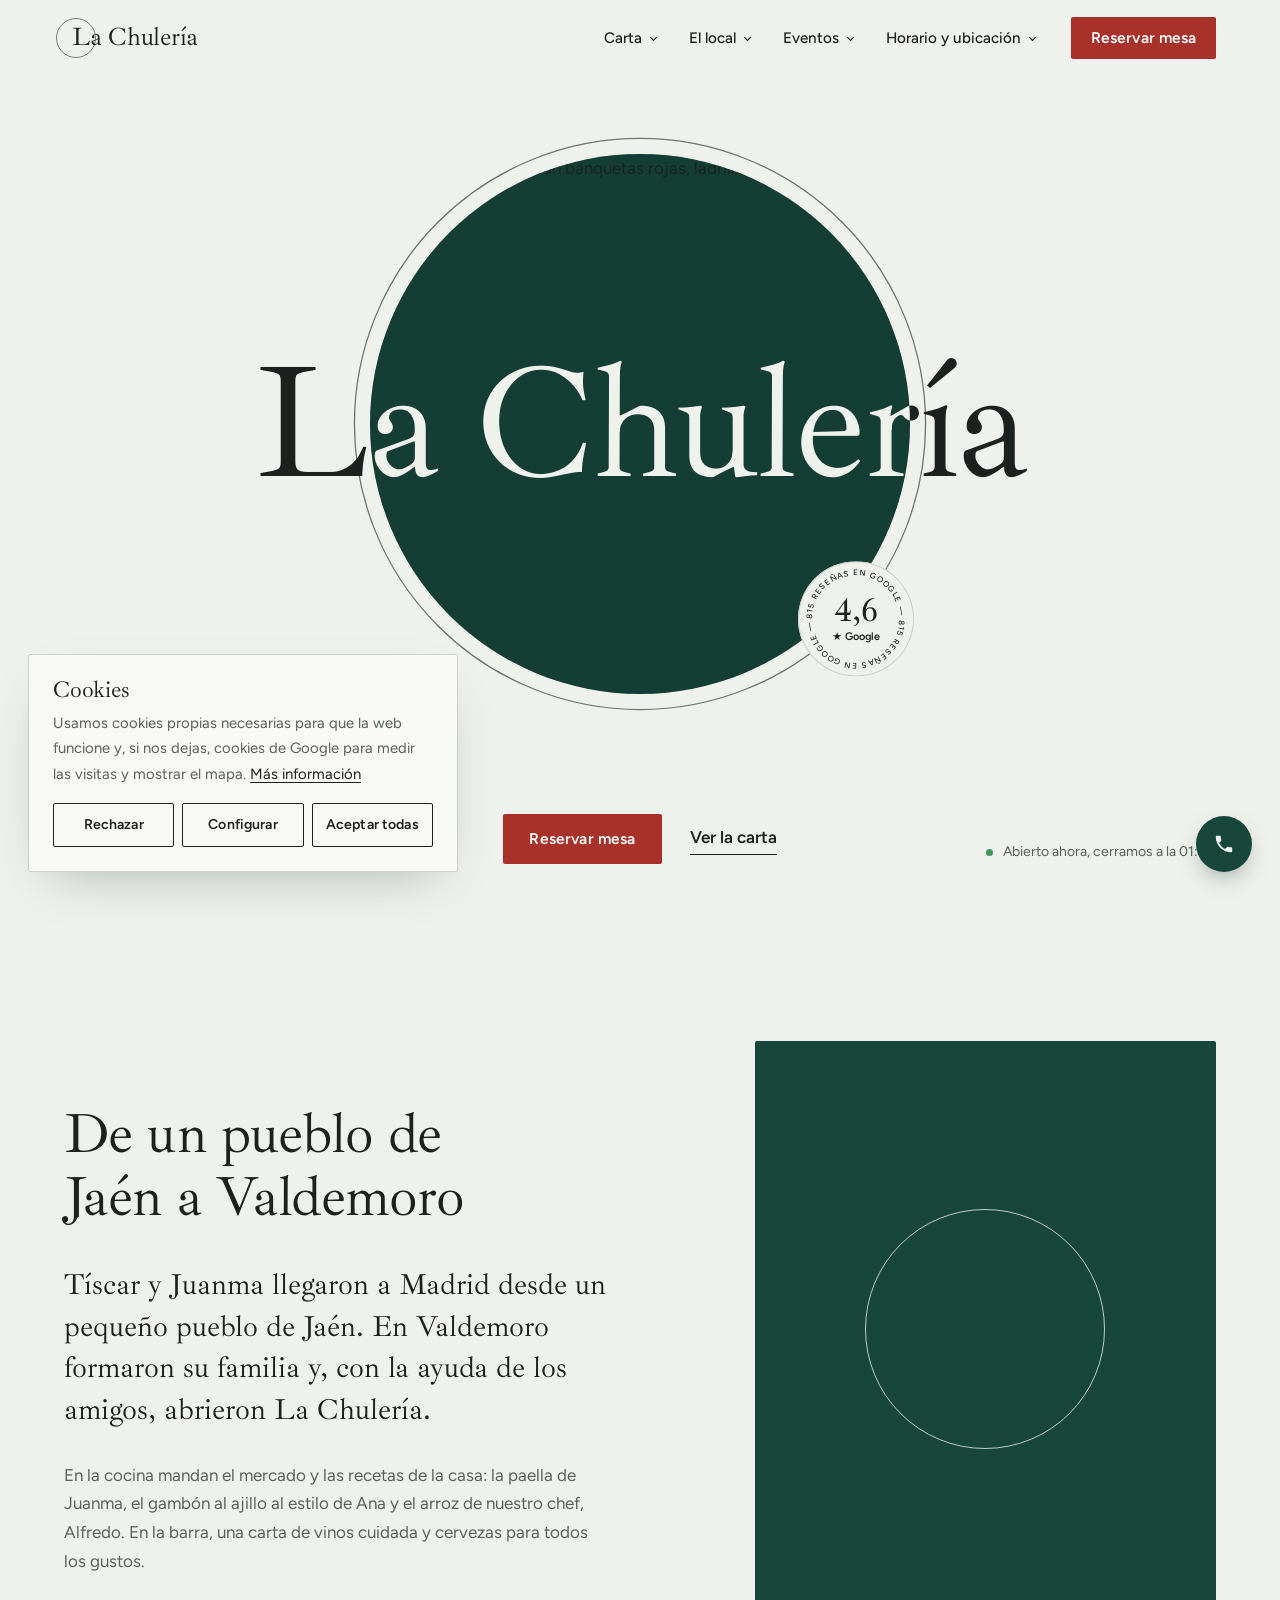
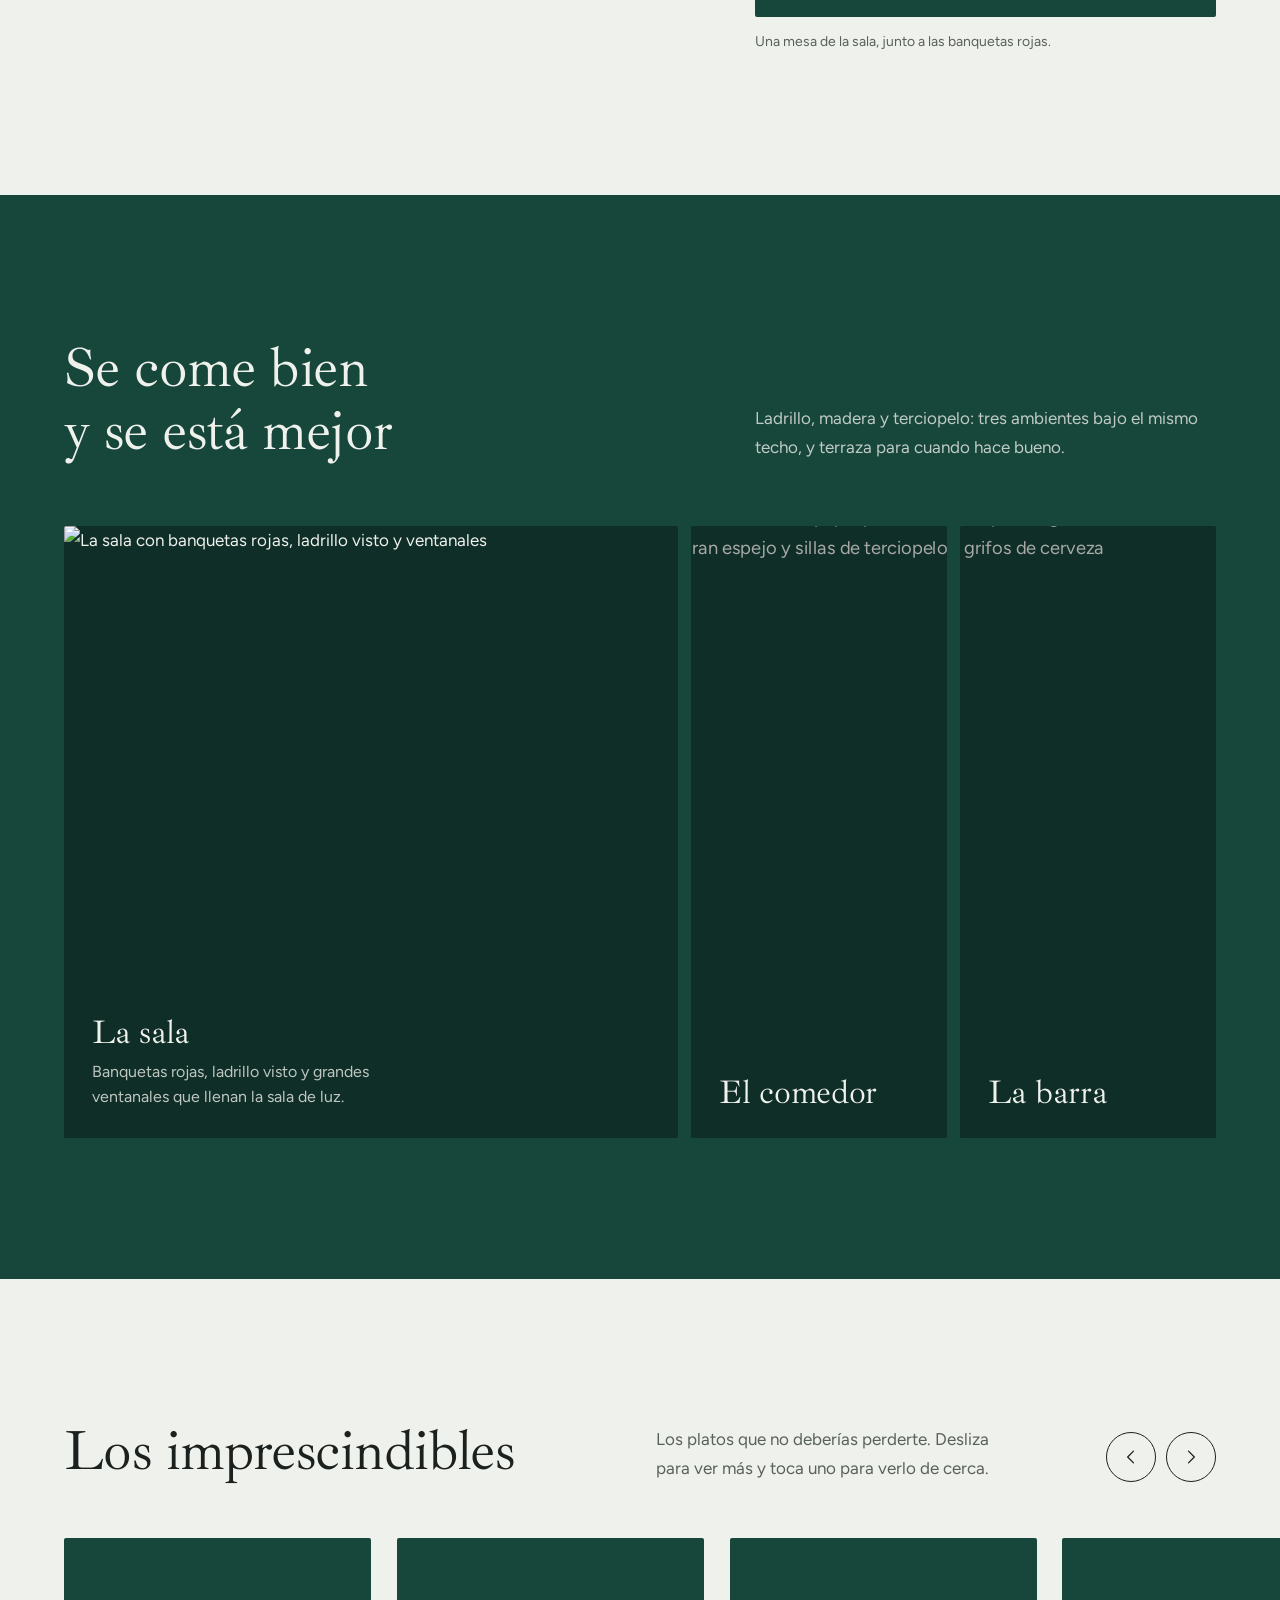
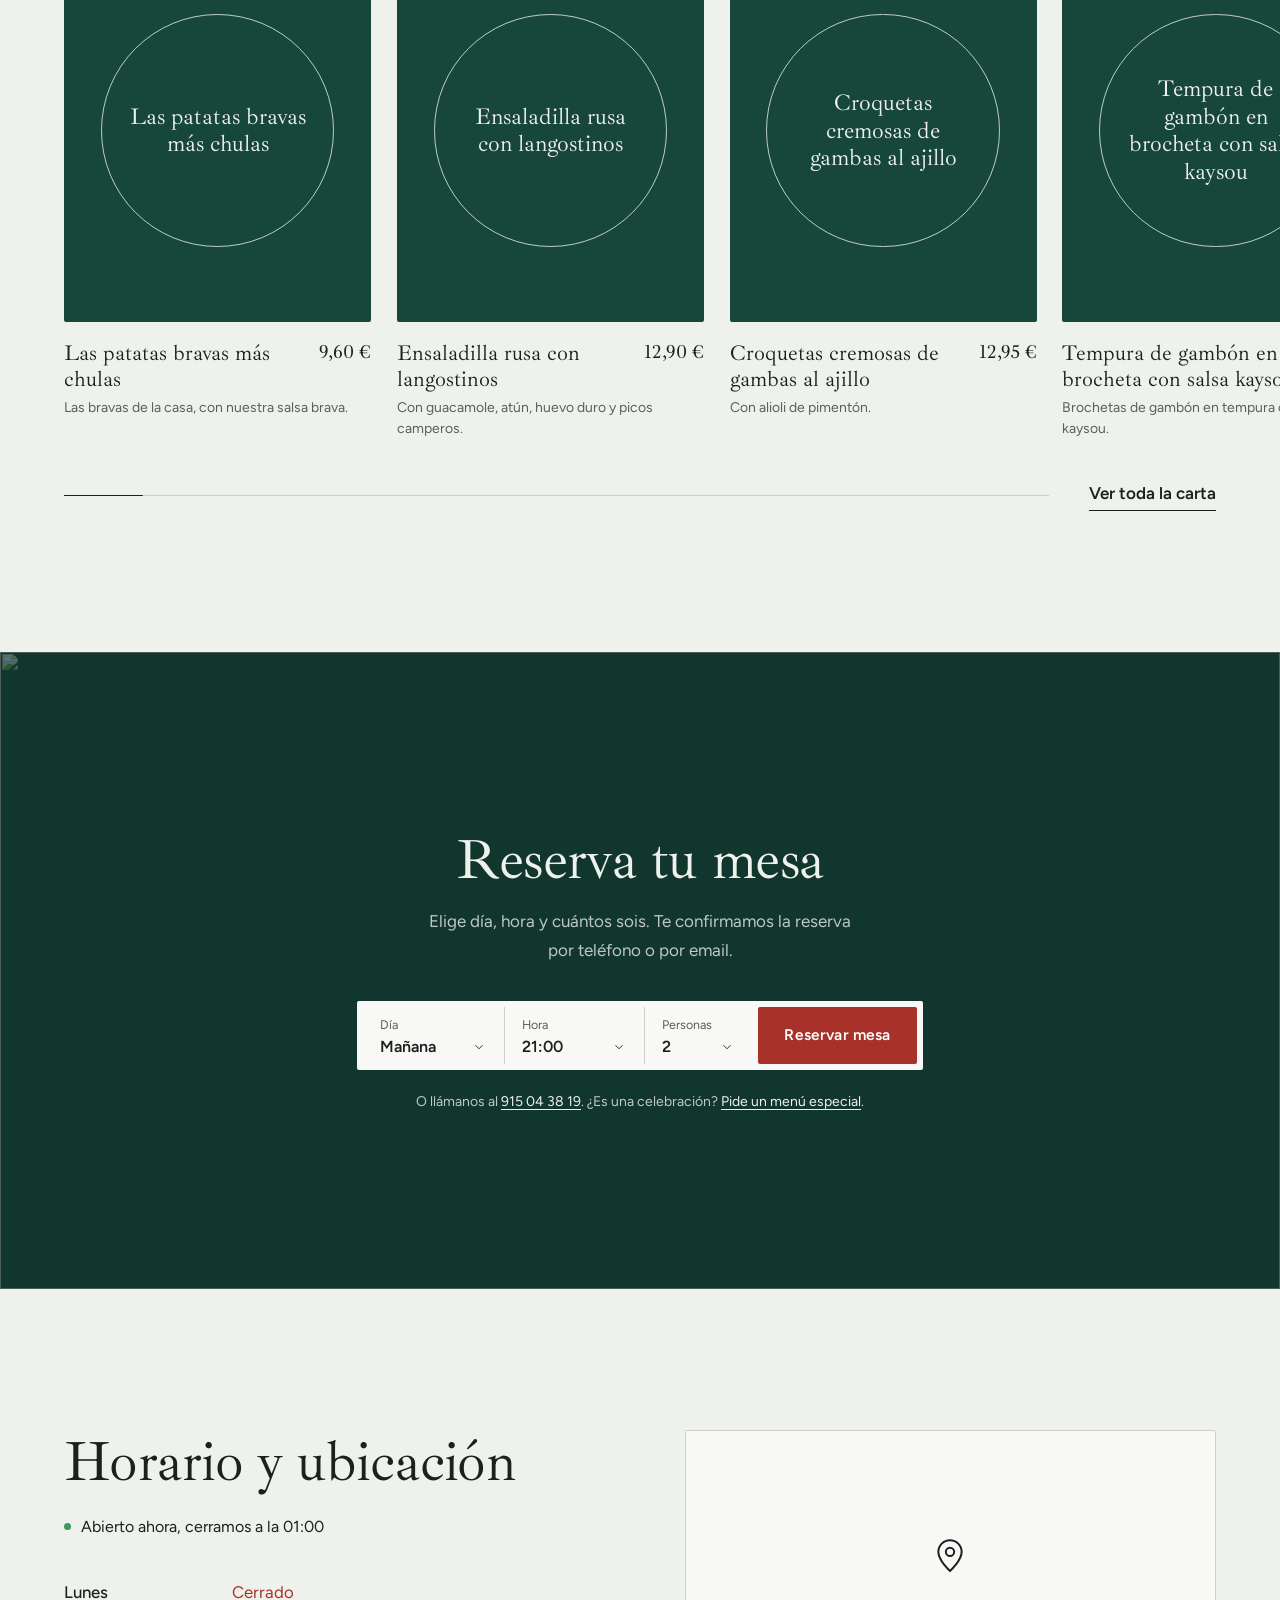
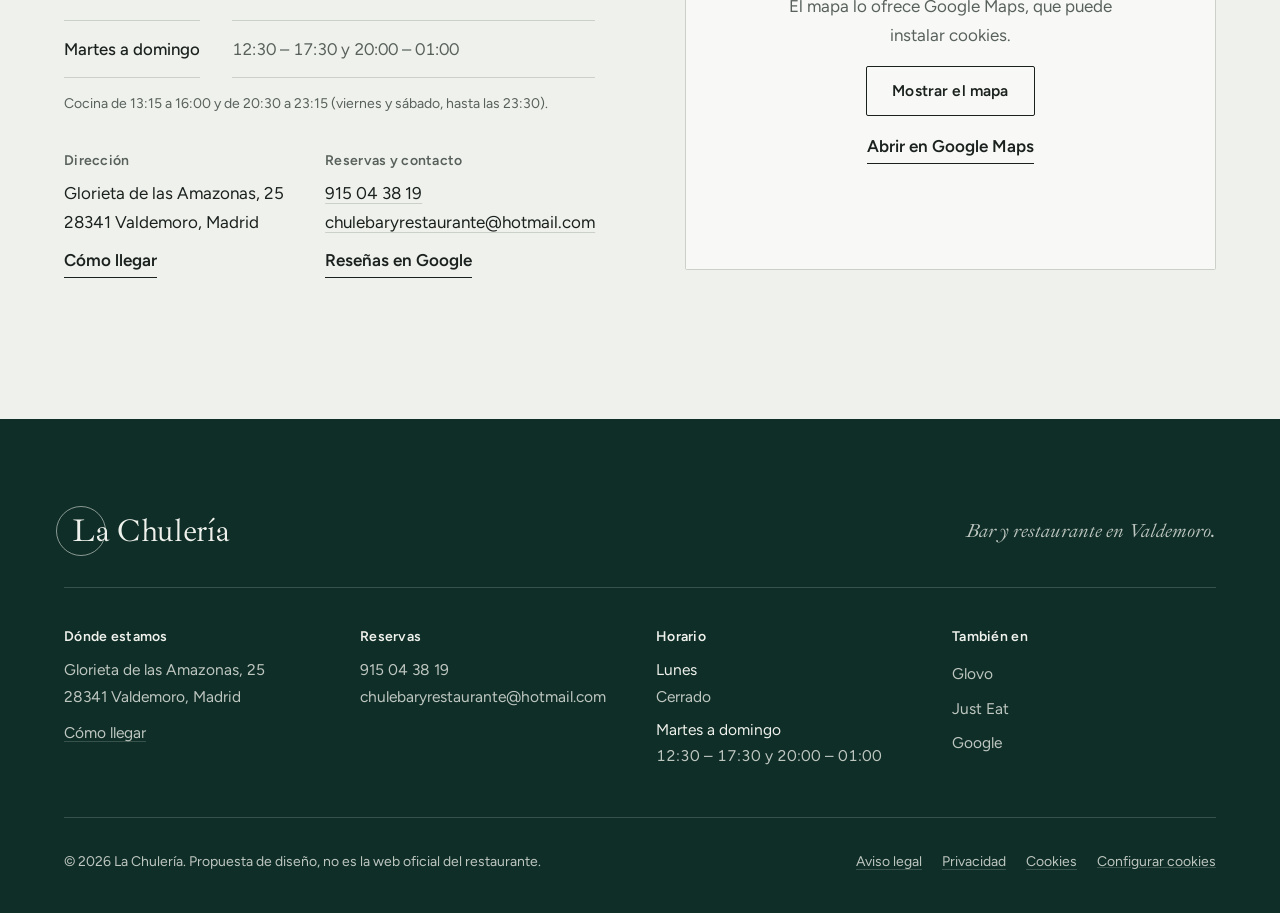
==== commit c8eb4980: "Menú con submenús desplegables, scroll normal y portada más corta; revisado en móvil Co-Authored-By:" ====
--- a/index.html
+++ b/index.html
@@ -72,18 +72,19 @@
   <script src="js/main.js" defer></script>
   <script src="js/cookies.js" defer></script>
   <script src="js/inicio.js" defer></script>
-  <!-- Animaciones: GSAP (con ScrollTrigger y SplitText) y scroll suave con Lenis -->
+  <!-- Animaciones: GSAP con ScrollTrigger y SplitText (el scroll es el normal del navegador) -->
   <script src="https://cdn.jsdelivr.net/npm/gsap@3.13.0/dist/gsap.min.js" defer></script>
   <script src="https://cdn.jsdelivr.net/npm/gsap@3.13.0/dist/ScrollTrigger.min.js" defer></script>
   <script src="https://cdn.jsdelivr.net/npm/gsap@3.13.0/dist/SplitText.min.js" defer></script>
-  <script src="https://cdn.jsdelivr.net/npm/lenis@1.3.4/dist/lenis.min.js" defer></script>
   <script src="js/animaciones.js" defer></script>
 </head>
 <body class="pagina-inicio">
 
   <a class="saltar" href="#contenido">Saltar al contenido</a>
 
-  <!-- ===================== CABECERA ===================== -->
+  <!-- ===================== CABECERA =====================
+       Cada apartado del menú despliega un submenú con su información, sin salir de la página.
+       En el móvil, los submenús se abren como un acordeón dentro del menú. -->
   <header class="cabecera">
     <div class="contenedor cabecera__fila">
       <a class="logo" href="index.html" aria-label="La Chulería, ir al inicio">
@@ -92,10 +93,101 @@
       </a>
 
       <nav class="nav" aria-label="Principal">
-        <a href="carta.html">Carta</a>
-        <a href="index.html#local">El local</a>
-        <a href="index.html#eventos">Eventos</a>
-        <a href="index.html#visitanos">Horario y ubicación</a>
+        <ul class="nav__lista">
+          <li class="nav__item">
+            <button class="nav__boton" type="button" aria-expanded="false" aria-controls="sub-carta">Carta <svg class="nav__flecha" viewBox="0 0 12 12" aria-hidden="true" focusable="false"><path d="M2.5 4.5 6 8l3.5-3.5"/></svg></button>
+            <div class="submenu" id="sub-carta">
+              <div class="contenedor submenu__fila">
+                <div class="submenu__principal">
+                  <p class="submenu__titulo">La carta</p>
+                  <!-- Las secciones de la carta las pone main.js a partir de datos.js -->
+                  <ul class="submenu__categorias" data-categorias></ul>
+                </div>
+                <div class="submenu__lado">
+                  <p>Tapas para compartir, arroces de la casa, carnes, pescados y postres caseros. Si tienes alguna alergia, díselo a nuestro equipo.</p>
+                  <a class="boton boton--contorno" href="carta.html">Ver la carta completa</a>
+                </div>
+              </div>
+            </div>
+          </li>
+          <li class="nav__item">
+            <button class="nav__boton" type="button" aria-expanded="false" aria-controls="sub-local">El local <svg class="nav__flecha" viewBox="0 0 12 12" aria-hidden="true" focusable="false"><path d="M2.5 4.5 6 8l3.5-3.5"/></svg></button>
+            <div class="submenu" id="sub-local">
+              <div class="contenedor submenu__fila">
+                <div class="submenu__principal">
+                  <p class="submenu__titulo">Tres ambientes y terraza</p>
+                  <ul class="submenu__sitios">
+              <li>
+                <a class="submenu__sitio" href="index.html#local">
+                  <span class="foto"><img data-src="https://lachuleria.es/wp-content/uploads/2024/03/DSC5618-1024x681.jpg" data-srcset="https://lachuleria.es/wp-content/uploads/2024/03/DSC5618-768x511.jpg 768w, https://lachuleria.es/wp-content/uploads/2024/03/DSC5618-1024x681.jpg 1024w, https://lachuleria.es/wp-content/uploads/2024/03/DSC5618-1536x1022.jpg 1536w" sizes="(max-width: 860px) 30vw, 300px" width="1024" height="681" alt="La sala con banquetas rojas y ventanales" decoding="async"></span>
+                  <span class="submenu__sitio-nombre">La sala</span>
+                  <span class="submenu__sitio-texto">Banquetas rojas, ladrillo visto y grandes ventanales.</span>
+                </a>
+              </li>
+              <li>
+                <a class="submenu__sitio" href="index.html#local">
+                  <span class="foto"><img data-src="https://lachuleria.es/wp-content/uploads/2024/03/DSC5640-1024x681.jpg" data-srcset="https://lachuleria.es/wp-content/uploads/2024/03/DSC5640-768x511.jpg 768w, https://lachuleria.es/wp-content/uploads/2024/03/DSC5640-1024x681.jpg 1024w, https://lachuleria.es/wp-content/uploads/2024/03/DSC5640-1536x1022.jpg 1536w" sizes="(max-width: 860px) 30vw, 300px" width="1024" height="681" alt="Comedor con papel pintado, espejo y sillas de terciopelo" decoding="async"></span>
+                  <span class="submenu__sitio-nombre">El comedor</span>
+                  <span class="submenu__sitio-texto">Papel pintado, un gran espejo y sillas de terciopelo.</span>
+                </a>
+              </li>
+              <li>
+                <a class="submenu__sitio" href="index.html#local">
+                  <span class="foto"><img data-src="https://lachuleria.es/wp-content/uploads/2024/03/DSC5657-1024x681.jpg" data-srcset="https://lachuleria.es/wp-content/uploads/2024/03/DSC5657-768x511.jpg 768w, https://lachuleria.es/wp-content/uploads/2024/03/DSC5657-1024x681.jpg 1024w, https://lachuleria.es/wp-content/uploads/2024/03/DSC5657-1536x1022.jpg 1536w" sizes="(max-width: 860px) 30vw, 300px" width="1024" height="681" alt="Copas colgadas sobre la barra" decoding="async"></span>
+                  <span class="submenu__sitio-nombre">La barra</span>
+                  <span class="submenu__sitio-texto">Copas colgadas, cerveza de grifo y buenos vinos.</span>
+                </a>
+              </li>
+                  </ul>
+                </div>
+              </div>
+            </div>
+          </li>
+          <li class="nav__item">
+            <button class="nav__boton" type="button" aria-expanded="false" aria-controls="sub-eventos">Eventos <svg class="nav__flecha" viewBox="0 0 12 12" aria-hidden="true" focusable="false"><path d="M2.5 4.5 6 8l3.5-3.5"/></svg></button>
+            <div class="submenu" id="sub-eventos">
+              <div class="contenedor submenu__fila">
+                <div class="submenu__principal">
+                  <p class="submenu__titulo">Cumpleaños, comuniones y reuniones</p>
+                  <p class="submenu__texto">Preparamos menús especiales para celebraciones. Cuéntanos qué celebras y cuántos sois, y te proponemos un menú.</p>
+                  <p class="submenu__acciones">
+                    <a class="boton boton--contorno" href="reservas.html?motivo=evento">Pedir información</a>
+                    <a class="enlace" data-enlace="telefono">Llamar al <span data-dato="telefono"></span></a>
+                  </p>
+                </div>
+                <div class="submenu__lado">
+                  <p class="submenu__subtitulo">También en casa</p>
+                  <ul class="submenu__enlaces">
+                    <li><a data-enlace="glovo" target="_blank" rel="noopener">Pedir en Glovo</a></li>
+                    <li><a data-enlace="justEat" target="_blank" rel="noopener">Pedir en Just Eat</a></li>
+                    <li><a data-enlace="telefono">Para llevar: <span data-dato="telefono"></span></a></li>
+                  </ul>
+                </div>
+              </div>
+            </div>
+          </li>
+          <li class="nav__item">
+            <button class="nav__boton" type="button" aria-expanded="false" aria-controls="sub-horario">Horario y ubicación <svg class="nav__flecha" viewBox="0 0 12 12" aria-hidden="true" focusable="false"><path d="M2.5 4.5 6 8l3.5-3.5"/></svg></button>
+            <div class="submenu" id="sub-horario">
+              <div class="contenedor submenu__fila">
+                <div class="submenu__principal">
+                  <p class="submenu__titulo">Horario</p>
+                  <p class="estado"><span class="estado__punto" aria-hidden="true"></span><span class="estado__texto"></span></p>
+                  <dl class="horario-corto" data-horario-corto></dl>
+                  <p class="submenu__nota" data-dato="notaCocina"></p>
+                </div>
+                <div class="submenu__lado">
+                  <p class="submenu__subtitulo">Dónde estamos</p>
+                  <p><span data-dato="direccion"></span><br><span data-dato="ciudad"></span></p>
+                  <p class="submenu__acciones">
+                    <a class="enlace" data-enlace="mapa" target="_blank" rel="noopener">Cómo llegar</a>
+                    <a class="enlace" data-enlace="telefono"><span data-dato="telefono"></span></a>
+                  </p>
+                </div>
+              </div>
+            </div>
+          </li>
+        </ul>
         <a class="boton boton--rojo nav__reservar" href="reservas.html">Reservar mesa</a>
       </nav>
 
@@ -136,8 +228,8 @@
     <!-- ===================== HISTORIA ===================== -->
     <section class="seccion historia" id="historia" aria-labelledby="historia-titulo">
       <div class="contenedor historia__rejilla">
-        <h2 class="titulo historia__titulo" id="historia-titulo">De un pueblo de Jaén a Valdemoro</h2>
         <div class="historia__texto">
+          <h2 class="titulo historia__titulo" id="historia-titulo">De un pueblo de Jaén a Valdemoro</h2>
           <p class="entradilla">
             Tíscar y Juanma llegaron a Madrid desde un pequeño pueblo de Jaén. En Valdemoro formaron su familia
             y, con la ayuda de los amigos, abrieron La Chulería.
@@ -148,13 +240,9 @@
             y cervezas para todos los gustos.
           </p>
         </div>
-        <figure class="historia__foto historia__foto--alta">
-          <div class="foto"><img src="https://lachuleria.es/wp-content/uploads/2024/03/DSC5669-830x1024.jpg" srcset="https://lachuleria.es/wp-content/uploads/2024/03/DSC5669-768x948.jpg 768w, https://lachuleria.es/wp-content/uploads/2024/03/DSC5669-830x1024.jpg 830w, https://lachuleria.es/wp-content/uploads/2024/03/DSC5669-1244x1536.jpg 1244w" sizes="(max-width: 860px) 92vw, 38vw" width="830" height="1024" alt="Mesa con flores junto a las banquetas rojas de la sala" loading="lazy" decoding="async" data-parallax></div>
+        <figure class="historia__foto">
+          <div class="foto"><img src="https://lachuleria.es/wp-content/uploads/2024/03/DSC5669-830x1024.jpg" srcset="https://lachuleria.es/wp-content/uploads/2024/03/DSC5669-768x948.jpg 768w, https://lachuleria.es/wp-content/uploads/2024/03/DSC5669-830x1024.jpg 830w, https://lachuleria.es/wp-content/uploads/2024/03/DSC5669-1244x1536.jpg 1244w" sizes="(max-width: 860px) 92vw, 38vw" width="830" height="1024" alt="Mesa con flores junto a las banquetas rojas de la sala" loading="lazy" decoding="async"></div>
           <figcaption>Una mesa de la sala, junto a las banquetas rojas.</figcaption>
-        </figure>
-        <figure class="historia__foto historia__foto--ancha">
-          <div class="foto"><img src="https://lachuleria.es/wp-content/uploads/2024/03/DSC5771-1024x783.jpg" srcset="https://lachuleria.es/wp-content/uploads/2024/03/DSC5771-768x587.jpg 768w, https://lachuleria.es/wp-content/uploads/2024/03/DSC5771-1024x783.jpg 1024w, https://lachuleria.es/wp-content/uploads/2024/03/DSC5771-1536x1174.jpg 1536w" sizes="(max-width: 860px) 92vw, 46vw" width="1024" height="783" alt="La barra con los grifos de cerveza y las copas colgadas" loading="lazy" decoding="async" data-parallax></div>
-          <figcaption>La barra: cerveza de grifo y las copas a mano.</figcaption>
         </figure>
       </div>
     </section>
@@ -210,45 +298,6 @@
       <div class="contenedor destacados__pie">
         <div class="carrusel__progreso" aria-hidden="true"><span></span></div>
         <a class="enlace" href="carta.html">Ver toda la carta</a>
-      </div>
-    </section>
-
-    <!-- ===================== LA CARTA ===================== -->
-    <section class="seccion carta-resumen" id="carta" aria-labelledby="carta-titulo">
-      <div class="contenedor">
-        <div class="cabeza-seccion">
-          <h2 class="titulo" id="carta-titulo">La carta</h2>
-          <p class="cabeza-seccion__texto">Cocina de mercado para compartir o para uno. Toca un plato para verlo de cerca y, si tienes alguna alergia, díselo a nuestro equipo.</p>
-        </div>
-        <div class="pestanas" role="tablist" aria-label="Categorías de la carta" id="pestanas-carta"></div>
-        <div class="carta-resumen__panel" id="panel-carta" role="tabpanel"></div>
-        <a class="enlace carta-resumen__todo" href="carta.html">Ver la carta completa, con bodega y cervezas</a>
-      </div>
-    </section>
-
-    <!-- ===================== EVENTOS Y A DOMICILIO ===================== -->
-    <section class="seccion eventos" id="eventos" aria-labelledby="eventos-titulo">
-      <div class="contenedor eventos__rejilla">
-        <figure class="eventos__foto">
-          <div class="foto"><img src="https://lachuleria.es/wp-content/uploads/2024/03/DSC5631-1024x682.jpg" srcset="https://lachuleria.es/wp-content/uploads/2024/03/DSC5631-768x511.jpg 768w, https://lachuleria.es/wp-content/uploads/2024/03/DSC5631-1024x682.jpg 1024w, https://lachuleria.es/wp-content/uploads/2024/03/DSC5631-1536x1022.jpg 1536w" sizes="(max-width: 860px) 92vw, 50vw" width="1024" height="682" alt="Mesa puesta con flores, copas y platos" loading="lazy" decoding="async" data-parallax></div>
-        </figure>
-        <div class="eventos__texto">
-          <h2 class="titulo" id="eventos-titulo">Cumpleaños, comuniones y reuniones</h2>
-          <p>Preparamos menús especiales para celebraciones. Cuéntanos qué celebras y cuántos sois, y te proponemos un menú.</p>
-          <p class="eventos__acciones">
-            <a class="boton boton--contorno" href="reservas.html?motivo=evento">Pedir información</a>
-            <a class="enlace" data-enlace="telefono">Llamar al <span data-dato="telefono"></span></a>
-          </p>
-        </div>
-      </div>
-
-      <div class="contenedor domicilio">
-        <h2 class="domicilio__titulo">También en casa</h2>
-        <ul class="domicilio__lista">
-          <li><a data-enlace="glovo" target="_blank" rel="noopener">Pedir en Glovo</a></li>
-          <li><a data-enlace="justEat" target="_blank" rel="noopener">Pedir en Just Eat</a></li>
-          <li><a data-enlace="telefono">Para llevar: <span data-dato="telefono"></span></a></li>
-        </ul>
       </div>
     </section>
 
@@ -277,7 +326,8 @@
           </label>
           <button type="submit" class="boton boton--rojo">Reservar mesa</button>
         </form>
-        <p class="reserva__nota">O llámanos al <a data-enlace="telefono"><span data-dato="telefono"></span></a></p>
+        <p class="reserva__nota">O llámanos al <a data-enlace="telefono"><span data-dato="telefono"></span></a>.
+          ¿Es una celebración? <a href="reservas.html?motivo=evento">Pide un menú especial</a>.</p>
       </div>
     </section>
 
@@ -287,7 +337,7 @@
         <div class="visitanos__info">
           <h2 class="titulo" id="visitanos-titulo">Horario y ubicación</h2>
           <p class="estado estado--grande"><span class="estado__punto" aria-hidden="true"></span><span class="estado__texto"></span></p>
-          <table class="tabla-horario"></table>
+          <dl class="horario-corto horario-corto--grande" data-horario-corto></dl>
           <p class="visitanos__cocina" data-dato="notaCocina"></p>
 
           <div class="visitanos__bloques">
@@ -306,8 +356,6 @@
             </div>
           </div>
 
-          <h3>Servicios</h3>
-          <ul class="servicios" id="servicios"></ul>
         </div>
 
         <!-- El mapa de Google solo se carga si el visitante lo pide o acepta sus cookies -->
@@ -336,26 +384,21 @@
       </div>
 
       <div class="pie__rejilla">
-        <div>
+        <div class="pie__bloque pie__bloque--donde">
           <h2 class="pie__titulo">Dónde estamos</h2>
           <p><span data-dato="direccion"></span><br><span data-dato="ciudad"></span></p>
           <a data-enlace="mapa" target="_blank" rel="noopener">Cómo llegar</a>
         </div>
-        <div>
+        <div class="pie__bloque pie__bloque--reservas">
           <h2 class="pie__titulo">Reservas</h2>
           <p><a data-enlace="telefono"><span data-dato="telefono"></span></a><br>
              <a data-enlace="email"><span data-dato="email"></span></a></p>
         </div>
-        <nav aria-label="La casa">
-          <h2 class="pie__titulo">La casa</h2>
-          <ul class="pie__lista">
-            <li><a href="carta.html">Carta</a></li>
-            <li><a href="reservas.html">Reservar mesa</a></li>
-            <li><a href="index.html#eventos">Eventos</a></li>
-            <li><a href="index.html#visitanos">Horario</a></li>
-          </ul>
-        </nav>
-        <nav aria-label="También en">
+        <div class="pie__bloque pie__bloque--horario">
+          <h2 class="pie__titulo">Horario</h2>
+          <dl class="horario-corto horario-corto--pie" data-horario-corto></dl>
+        </div>
+        <nav class="pie__bloque pie__bloque--tambien" aria-label="También en">
           <h2 class="pie__titulo">También en</h2>
           <ul class="pie__lista">
             <li><a data-enlace="glovo" target="_blank" rel="noopener">Glovo</a></li>
--- a/css/estilos.css
+++ b/css/estilos.css
@@ -15,14 +15,14 @@
    2.  Base
    3.  Botones y enlaces
    4.  Fotos, sello y etiquetas
-   5.  Cabecera, logo y navegación
+   5.  Cabecera, logo, menú y submenús desplegables
    6.  Portada
    7.  Secciones comunes
    8.  Historia
    9.  El local
    10. Los imprescindibles (carrusel)
-   11. Carta (pestañas, filas, carta completa, bebidas)
-   12. Eventos y a domicilio
+   11. Carta (filas, carta completa, bebidas)
+   12. Horario resumido (submenú y pie)
    13. Reserva (la foto que se abre desde un círculo)
    14. Horario y ubicación
    15. Cabecera de páginas interiores
@@ -34,7 +34,7 @@
    21. Páginas legales y 404
    22. Burbuja "Ver plato" y vista previa de la carta
    23. Adaptación a tablet y móvil
-   24. GSAP y Lenis
+   24. GSAP
    25. Menos movimiento
    ============================================================= */
 
@@ -298,10 +298,9 @@
   inset: 0 0 auto;
   z-index: 50;
   background: var(--cal);
-  transition: box-shadow 0.4s, transform 0.5s var(--curva);
+  transition: box-shadow 0.4s;
 }
 .cabecera--compacta { box-shadow: 0 1px 0 var(--linea); }
-.cabecera--oculta { transform: translateY(-101%); }
 
 .cabecera__fila {
   display: flex;
@@ -333,28 +332,108 @@
 .logo__nombre { position: relative; padding-left: 8px; font: 400 1.6rem/1 var(--serif); letter-spacing: -0.01em; }
 
 .nav { display: flex; align-items: center; gap: clamp(1.25rem, 2.6vw, 2.4rem); }
-.nav a:not(.boton) {
+.nav__lista { display: flex; align-items: center; gap: clamp(1.1rem, 2.3vw, 2.2rem); margin: 0; padding: 0; list-style: none; }
+.nav__item { position: static; }   /* el submenú se coloca respecto a la cabecera, a todo lo ancho */
+.nav__boton {
   position: relative;
+  display: inline-flex;
+  align-items: center;
+  gap: 0.4rem;
+  min-height: 44px;
   padding: 0.4rem 0;
-  font-size: 0.95rem;
-  font-weight: 500;
-  text-decoration: none;
-}
-.nav a:not(.boton)::after {
+  border: 0;
+  background: none;
+  color: inherit;
+  font: 500 0.95rem var(--sans);
+  cursor: pointer;
+}
+.nav__boton::after {
   content: "";
   position: absolute;
   left: 0;
   right: 0;
-  bottom: 0;
+  bottom: 8px;
   height: 1px;
   background: currentColor;
   transform: scaleX(0);
   transform-origin: right;
   transition: transform 0.5s var(--curva);
 }
-.nav a:not(.boton):hover::after,
-.nav a[aria-current="page"]::after { transform: scaleX(1); transform-origin: left; }
+.nav__boton:hover::after,
+.nav__boton.es-actual::after,
+.nav__boton[aria-expanded="true"]::after { transform: scaleX(1); transform-origin: left; }
+.nav__flecha { width: 11px; height: 11px; fill: none; stroke: currentColor; stroke-width: 1.4; transition: transform 0.4s var(--curva); }
+.nav__boton[aria-expanded="true"] .nav__flecha { transform: rotate(180deg); }
 .nav__reservar { min-height: 42px; padding: 0.6rem 1.15rem; }
+
+/* Submenú desplegable: baja desde la cabecera, a todo lo ancho */
+.submenu {
+  position: absolute;
+  left: 0;
+  right: 0;
+  top: 100%;
+  padding-block: clamp(2rem, 4vw, 3rem);
+  border-top: 1px solid var(--linea);
+  background: var(--cal);
+  box-shadow: 0 30px 50px -40px rgba(15, 46, 39, 0.5);
+  visibility: hidden;
+  opacity: 0;
+  transform: translateY(-10px);
+  transition: opacity 0.25s, transform 0.4s var(--curva), visibility 0s 0.4s;
+}
+.submenu.abierto { visibility: visible; opacity: 1; transform: none; transition: opacity 0.3s, transform 0.5s var(--curva), visibility 0s; }
+/* Velo sobre la página mientras hay un submenú abierto (al pulsarlo, se cierra) */
+.cabecera.con-submenu::before {
+  content: "";
+  position: fixed;
+  inset: var(--altura-cabecera) 0 0;
+  background: rgba(27, 33, 30, 0.16);
+}
+.submenu__fila {
+  display: grid;
+  grid-template-columns: repeat(12, 1fr);
+  column-gap: clamp(16px, 2.5vw, 32px);
+  align-items: start;
+}
+.submenu__principal { grid-column: 1 / span 7; }
+.submenu__lado { grid-column: 9 / -1; color: var(--tinta-suave); }
+.submenu__lado p { margin-bottom: 1.25rem; }
+.submenu__titulo { margin: 0 0 1.25rem; font: 400 var(--t-grande)/1.15 var(--serif); color: var(--tinta); }
+.submenu__subtitulo { margin: 0 0 0.75rem !important; font: 600 var(--t-pequena) var(--sans); letter-spacing: 0.02em; color: var(--tinta); }
+.submenu__texto { max-width: 46ch; color: var(--tinta-suave); }
+.submenu__nota { margin: 0.9rem 0 0; font-size: var(--t-pequena); color: var(--tinta-suave); }
+.submenu__acciones { display: flex; flex-wrap: wrap; align-items: center; gap: 0.75rem 1.75rem; margin: 1.25rem 0 0; }
+.submenu .estado { margin-bottom: 0.9rem; color: var(--tinta); }
+
+/* Carta: las secciones en dos columnas */
+.submenu__categorias { columns: 2; column-gap: clamp(2rem, 5vw, 4rem); margin: 0; padding: 0; list-style: none; }
+.submenu__categorias li { break-inside: avoid; }
+.submenu__categorias a {
+  display: flex;
+  justify-content: space-between;
+  gap: 1rem;
+  padding: 0.55rem 0;
+  border-bottom: 1px solid var(--linea);
+  font: 400 1.2rem/1.3 var(--serif);
+  text-decoration: none;
+  transition: color 0.3s;
+}
+.submenu__categorias a:hover { color: var(--verde); }
+.submenu__categorias small { font: 400 var(--t-pequena) var(--sans); color: var(--tinta-suave); }
+
+/* El local: tres fotos con su nombre */
+.submenu__principal:only-child { grid-column: 1 / -1; }
+.submenu__sitios { display: grid; grid-template-columns: repeat(3, 1fr); gap: clamp(16px, 2.5vw, 32px); margin: 0; padding: 0; list-style: none; }
+.submenu__sitio { display: block; text-decoration: none; }
+.submenu__sitio .foto { display: block; aspect-ratio: 16 / 10; }
+.submenu__sitio:hover .foto img { transform: scale(1.04); }
+.submenu__sitio-nombre { display: block; margin-top: 0.8rem; font: 400 1.3rem/1.2 var(--serif); }
+.submenu__sitio-texto { display: block; margin-top: 0.2rem; font-size: var(--t-pequena); color: var(--tinta-suave); }
+
+/* Eventos: pedir a domicilio */
+.submenu__enlaces { display: grid; gap: 0.35rem; margin: 0; padding: 0; list-style: none; }
+.submenu__enlaces a { font-weight: 600; color: var(--tinta); text-underline-offset: 0.3em; }
+.submenu__enlaces a:hover { color: var(--verde); }
 
 .cabecera__boton-menu {
   display: none;
@@ -490,18 +569,15 @@
   display: grid;
   grid-template-columns: repeat(12, 1fr);
   column-gap: clamp(16px, 2.5vw, 32px);
-  row-gap: clamp(3.5rem, 8vw, 7rem);
-  align-items: start;
-}
-.historia__titulo { grid-column: 1 / span 5; }
-.historia__texto { grid-column: 7 / -1; }
+  row-gap: 2.5rem;
+  align-items: center;
+}
+.historia__texto { grid-column: 1 / span 6; }
+.historia__titulo { margin-bottom: clamp(1.5rem, 3vw, 2.25rem); }
 .historia__texto p:not(.entradilla) { max-width: 56ch; color: var(--tinta-suave); }
-.historia__foto--alta { grid-column: 1 / span 5; }
-.historia__foto--alta .foto { aspect-ratio: 4 / 5; }
-.historia__foto--ancha { grid-column: 7 / -1; margin-top: clamp(4rem, 14vw, 13rem); }
-.historia__foto--ancha .foto { aspect-ratio: 4 / 3; }
-.historia__foto figcaption,
-.eventos__foto figcaption { margin-top: 0.8rem; font-size: var(--t-pequena); color: var(--tinta-suave); }
+.historia__foto { grid-column: 8 / -1; }
+.historia__foto .foto { aspect-ratio: 4 / 5; max-height: 78vh; }
+.historia__foto figcaption { margin-top: 0.8rem; font-size: var(--t-pequena); color: var(--tinta-suave); }
 
 
 /* ---------- 9. EL LOCAL ----------
@@ -650,39 +726,6 @@
 
 
 /* ---------- 11. CARTA ---------- */
-.carta-resumen { border-top: 1px solid var(--linea); }
-
-/* Pestañas: texto con una línea fina debajo de la elegida */
-.pestanas {
-  position: relative;
-  display: flex;
-  gap: clamp(1.25rem, 2.6vw, 2.25rem);
-  overflow-x: auto;
-  scrollbar-width: none;
-  margin-bottom: 1.5rem;
-  border-bottom: 1px solid var(--linea);
-}
-.pestanas::-webkit-scrollbar { display: none; }
-.pestana {
-  position: relative;
-  flex-shrink: 0;
-  min-height: 46px;
-  padding: 0.6rem 0;
-  border: 0;
-  border-bottom: 1px solid transparent;
-  margin-bottom: -1px;
-  background: none;
-  color: var(--tinta-suave);
-  font: 500 0.97rem var(--sans);
-  cursor: pointer;
-  transition: color 0.3s, border-color 0.3s;
-}
-.pestana:hover { color: var(--tinta); }
-.pestana[aria-selected="true"] { color: var(--tinta); border-bottom-color: var(--tinta); }
-
-.carta-resumen__panel { min-height: 320px; }
-.carta-resumen__todo { margin-top: 2.5rem; }
-
 /* Lista estilo carta: nombre, línea fina y precio */
 .lista-carta {
   display: grid;
@@ -733,8 +776,6 @@
   border-block: 1px solid var(--linea);
   transition: top 0.5s var(--curva);
 }
-/* Si la cabecera se esconde al bajar, la barra de categorías sube con ella */
-body:has(.cabecera--oculta) .carta-nav { top: 0; }
 .carta-nav__fila { display: flex; align-items: center; justify-content: space-between; gap: 1rem 2rem; min-height: 62px; }
 .carta-nav__categorias { display: flex; gap: clamp(1rem, 2vw, 1.75rem); overflow-x: auto; scrollbar-width: none; }
 .carta-nav__categorias::-webkit-scrollbar { display: none; }
@@ -801,36 +842,19 @@
 .lista-carta--bebidas .fila-carta__precio { max-width: 55%; white-space: normal; text-align: right; }
 
 
-/* ---------- 12. EVENTOS Y A DOMICILIO ---------- */
-.eventos { border-top: 1px solid var(--linea); }
-.eventos__rejilla {
-  display: grid;
-  grid-template-columns: repeat(12, 1fr);
-  column-gap: clamp(16px, 2.5vw, 32px);
-  align-items: center;
-}
-.eventos__foto { grid-column: 1 / span 6; }
-.eventos__foto .foto { aspect-ratio: 4 / 3; }
-.eventos__texto { grid-column: 8 / -1; }
-.eventos__texto .titulo { margin-bottom: 1.25rem; }
-.eventos__texto p { max-width: 46ch; color: var(--tinta-suave); }
-.eventos__acciones { display: flex; flex-wrap: wrap; align-items: center; gap: 1rem 1.75rem; margin-top: 2rem; }
-
-.domicilio {
-  display: flex;
-  flex-wrap: wrap;
-  align-items: baseline;
-  justify-content: space-between;
-  gap: 1rem 3rem;
-  margin-top: clamp(4rem, 9vw, 7rem);
-  padding-top: 1.75rem;
-  /* línea fina arriba, del ancho del contenido (no del relleno lateral) */
-  background: linear-gradient(var(--linea), var(--linea)) var(--margen-lateral) 0 / calc(100% - 2 * var(--margen-lateral)) 1px no-repeat;
-}
-.domicilio__titulo { font-size: var(--t-grande); }
-.domicilio__lista { display: flex; flex-wrap: wrap; gap: 0.75rem 2.5rem; margin: 0; padding: 0; list-style: none; }
-.domicilio__lista a { font-weight: 600; text-underline-offset: 0.3em; }
-.domicilio__lista a:hover { color: var(--verde); }
+/* ---------- 12. HORARIO RESUMIDO (submenú y pie) ---------- */
+.horario-corto { display: grid; grid-template-columns: auto 1fr; gap: 0.35rem 1.5rem; margin: 0; }
+.horario-corto dt { font-weight: 500; }
+.horario-corto dd { margin: 0; color: var(--tinta-suave); font-variant-numeric: tabular-nums; }
+.horario-corto .cerrado { color: var(--rojo); }
+.horario-corto--grande { gap: 0 2rem; font-size: 1.05rem; }
+.horario-corto--grande dt,
+.horario-corto--grande dd { padding: 0.85rem 0; border-bottom: 1px solid var(--linea); }
+.horario-corto--pie { grid-template-columns: 1fr; gap: 0; }
+.horario-corto--pie dt { margin-top: 0.4rem; color: var(--cal); font-weight: 400; }
+.horario-corto--pie dt:first-child { margin-top: 0; }
+.horario-corto--pie dd { color: var(--claro-suave); }
+.horario-corto--pie .cerrado { color: var(--claro-suave); }
 
 
 /* ---------- 13. RESERVA ----------
@@ -905,9 +929,6 @@
 .visitanos__bloques p { margin-bottom: 0.6rem; }
 .visitanos__bloques p a { text-decoration-color: var(--linea); }
 
-.servicios { display: flex; flex-wrap: wrap; gap: 0.5rem; margin: 0; padding: 0; list-style: none; }
-.servicios li { padding: 0.3rem 0.8rem; border: 1px solid var(--linea); border-radius: var(--radio); font-size: var(--t-pequena); }
-
 .tabla-horario { width: 100%; border-collapse: collapse; font-size: 1rem; }
 .tabla-horario th,
 .tabla-horario td { padding: 0.7rem 0; border-bottom: 1px solid var(--linea); text-align: left; }
@@ -924,12 +945,12 @@
 .visitanos__mapa {
   display: flex;
   align-self: start;
-  min-height: 520px;
+  min-height: 440px;
   overflow: hidden;
   border-radius: var(--radio);
   background: var(--linea);
 }
-.visitanos__mapa iframe { display: block; width: 100%; height: 100%; min-height: 520px; border: 0; }
+.visitanos__mapa iframe { display: block; width: 100%; height: 100%; min-height: 440px; border: 0; }
 .mapa-aviso {
   flex: 1;
   display: flex;
@@ -1335,31 +1356,63 @@
 @media (max-width: 860px) {
   :root { --altura-cabecera: 64px; }
 
-  /* Menú desplegable */
+  /* Menú del móvil: pantalla completa; cada apartado se abre como un acordeón */
   .cabecera__boton-menu { display: block; z-index: 2; }
   .nav {
     position: fixed;
     inset: 0;
     flex-direction: column;
-    align-items: flex-start;
-    justify-content: center;
-    gap: 1.1rem;
-    padding: var(--altura-cabecera) var(--margen-lateral) 2rem;
+    align-items: stretch;
+    justify-content: flex-start;
+    gap: 1.5rem;
+    padding: calc(var(--altura-cabecera) + 1.5rem) var(--margen-lateral) 2rem;
+    overflow-y: auto;
+    overscroll-behavior: contain;
     background: var(--cal);
     clip-path: circle(0 at calc(100% - 40px) 32px);
     visibility: hidden;
     transition: clip-path 0.6s var(--curva), visibility 0s 0.6s;
   }
   .menu-abierto .nav { clip-path: circle(150% at calc(100% - 40px) 32px); visibility: visible; transition: clip-path 0.7s var(--curva); }
-  .nav a:not(.boton) { font: 400 2.5rem/1.15 var(--serif); }
-  .nav__reservar { margin-top: 1rem; }
-  .nav > * { opacity: 0; transform: translateY(10px); transition: opacity 0.3s, transform 0.3s; }
-  .menu-abierto .nav > * { opacity: 1; transform: none; transition: opacity 0.5s, transform 0.5s var(--curva); }
-  .menu-abierto .nav > :nth-child(2) { transition-delay: 0.05s; }
-  .menu-abierto .nav > :nth-child(3) { transition-delay: 0.1s; }
-  .menu-abierto .nav > :nth-child(4) { transition-delay: 0.15s; }
-  .menu-abierto .nav > :nth-child(5) { transition-delay: 0.2s; }
+  .nav__lista { flex-direction: column; align-items: stretch; gap: 0; }
+  .nav__item { border-bottom: 1px solid var(--linea); }
+  .nav__boton { width: 100%; justify-content: space-between; min-height: 60px; font: 400 1.85rem/1.15 var(--serif); text-align: left; }
+  .nav__boton::after { display: none; }
+  .nav__flecha { width: 16px; height: 16px; }
+  .nav__reservar { align-self: flex-start; margin-top: 0.5rem; }
+  .nav > *,
+  .nav__item { opacity: 0; transform: translateY(10px); transition: opacity 0.3s, transform 0.3s; }
+  .menu-abierto .nav > *,
+  .menu-abierto .nav__item { opacity: 1; transform: none; transition: opacity 0.5s, transform 0.5s var(--curva); }
+  .menu-abierto .nav__item:nth-child(2) { transition-delay: 0.05s; }
+  .menu-abierto .nav__item:nth-child(3) { transition-delay: 0.1s; }
+  .menu-abierto .nav__item:nth-child(4) { transition-delay: 0.15s; }
+  .menu-abierto .nav__reservar { transition-delay: 0.2s; }
   .logo { z-index: 2; }
+
+  /* Submenús dentro del menú: se abren hacia abajo (la fila de la rejilla pasa de 0 a su altura) */
+  .submenu {
+    position: static;
+    display: grid;
+    grid-template-rows: 0fr;
+    padding: 0;
+    border: 0;
+    box-shadow: none;
+    opacity: 1;
+    transform: none;
+    transition: grid-template-rows 0.5s var(--curva), visibility 0s 0.5s;
+  }
+  .submenu.abierto { grid-template-rows: 1fr; transition: grid-template-rows 0.5s var(--curva), visibility 0s; }
+  .submenu > .contenedor { min-height: 0; overflow: hidden; padding: 0 0 1.5rem; }
+  .submenu__fila { display: block; }
+  .submenu__titulo { display: none; }
+  .submenu__lado { margin-top: 1.5rem; }
+  .submenu__categorias { columns: 1; }
+  .submenu__categorias a { font-size: 1.15rem; }
+  .submenu__sitios { grid-template-columns: repeat(3, 1fr); gap: 10px; }
+  .submenu__sitio-nombre { font-size: 1.05rem; }
+  .submenu__sitio-texto { display: none; }
+  .cabecera.con-submenu::before { display: none; }
 
   /* Portada */
   .portada { min-height: 0; }
@@ -1373,18 +1426,15 @@
   .cabeza-seccion,
   .historia__rejilla,
   .destacados__cabeza,
-  .eventos__rejilla,
   .cabeza-pagina__fila { grid-template-columns: 1fr; row-gap: 1rem; }
   .cabeza-seccion > *,
   .historia__rejilla > *,
   .destacados__cabeza > *,
-  .eventos__rejilla > *,
   .cabeza-pagina__fila > * { grid-column: 1 / -1 !important; }
   .historia__rejilla { row-gap: 2.5rem; }
-  .historia__foto--ancha { margin-top: 0; }
-  .historia__foto--alta { max-width: 520px; }
+  .historia__foto { max-width: 520px; }
+  .historia__foto .foto { aspect-ratio: 4 / 3; max-height: none; }
   .carrusel__controles { justify-self: start; margin-top: 0.75rem; }
-  .eventos__texto { margin-top: 1.5rem; }
   .visitanos__rejilla,
   .ficha__rejilla { grid-template-columns: 1fr; }
   .ficha__foto { position: static; }
@@ -1392,15 +1442,22 @@
 
   /* El local: un panel debajo de otro, todos abiertos */
   .local__paneles { flex-direction: column; height: auto; }
-  .panel { flex: none; aspect-ratio: 4 / 3.3; cursor: default; }
+  .panel { flex: none; aspect-ratio: 16 / 11; cursor: default; }
   .panel__foto img { transform: none; filter: none; }
   .panel__mas { grid-template-rows: 1fr; }
   .panel__desc { width: auto; padding-top: 0.6rem; opacity: 1; }
 
   .lista-carta { grid-template-columns: minmax(0, 1fr); }
-  .pie__rejilla { grid-template-columns: 1fr 1fr; }
-  .visitanos__mapa { min-height: 380px; }
-  .visitanos__mapa iframe { min-height: 380px; }
+  /* Pie en el móvil: dirección y horario en dos columnas; contacto y enlaces debajo */
+  .pie__rejilla { grid-template-columns: 1fr 1fr; grid-template-areas: "donde horario" "reservas reservas" "tambien tambien"; gap: 1.75rem 1.25rem; }
+  .pie__bloque--donde { grid-area: donde; }
+  .pie__bloque--horario { grid-area: horario; }
+  .pie__bloque--reservas { grid-area: reservas; }
+  .pie__bloque--tambien { grid-area: tambien; }
+  .pie__bloque--tambien .pie__lista { display: flex; flex-wrap: wrap; gap: 0 1.25rem; }
+  .visitanos__mapa { min-height: 0; }
+  .visitanos__mapa iframe { min-height: 340px; }
+  .mapa-aviso { padding: 1.5rem; }
   .error-404__fila { grid-template-columns: 1fr; }
   .error-404__circulo { width: 180px; }
 
@@ -1451,7 +1508,6 @@
   .aviso-cookies__botones { grid-template-columns: 1fr; }
   .tabla-horario th { width: 36%; }
   .pie__cabeza { flex-direction: column; align-items: flex-start; }
-  .pie__rejilla { grid-template-columns: 1fr; gap: 1.75rem; }
 }
 
 /* Portátiles con poca altura: portada más compacta */
@@ -1461,18 +1517,8 @@
 }
 
 
-/* ---------- 24. GSAP Y LENIS ----------
+/* ---------- 24. GSAP ----------
    La clase con-gsap la pone js/animaciones.js cuando GSAP ha cargado. */
-html.lenis, html.lenis body { height: auto; }
-.lenis.lenis-smooth { scroll-behavior: auto !important; }
-.lenis.lenis-smooth [data-lenis-prevent] { overscroll-behavior: contain; }
-.lenis.lenis-stopped { overflow: hidden; }
-.lenis.lenis-smooth iframe { pointer-events: none; }
-
-/* Pestañas de la carta: una línea fina se desliza a la pestaña elegida */
-.pestanas__indicador { position: absolute; left: 0; bottom: 0; height: 1px; background: var(--tinta); pointer-events: none; }
-.con-indicador .pestana[aria-selected="true"] { border-bottom-color: transparent; }
-
 /* Carrusel de destacados mientras se desliza o se arrastra con el ratón */
 .carrusel.sin-encaje { scroll-snap-type: none; }
 .carrusel.arrastrando { user-select: none; }
